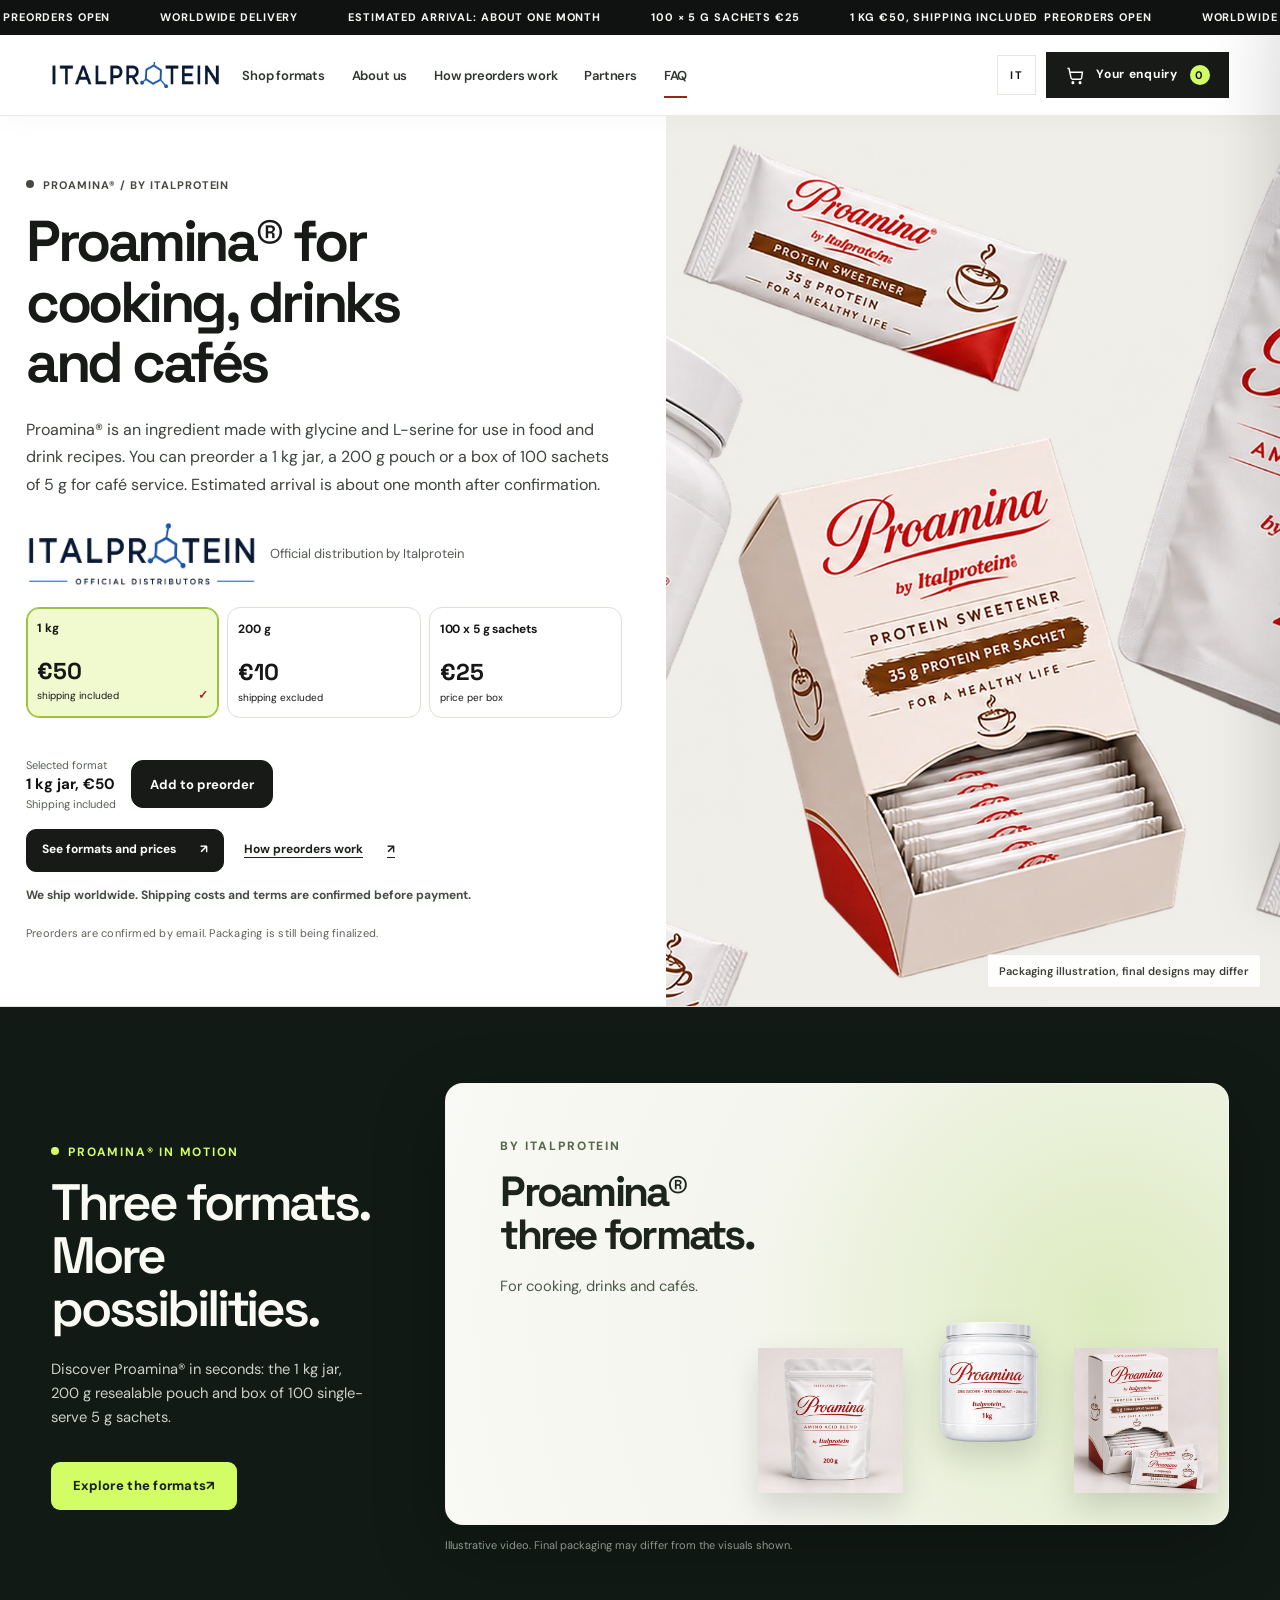
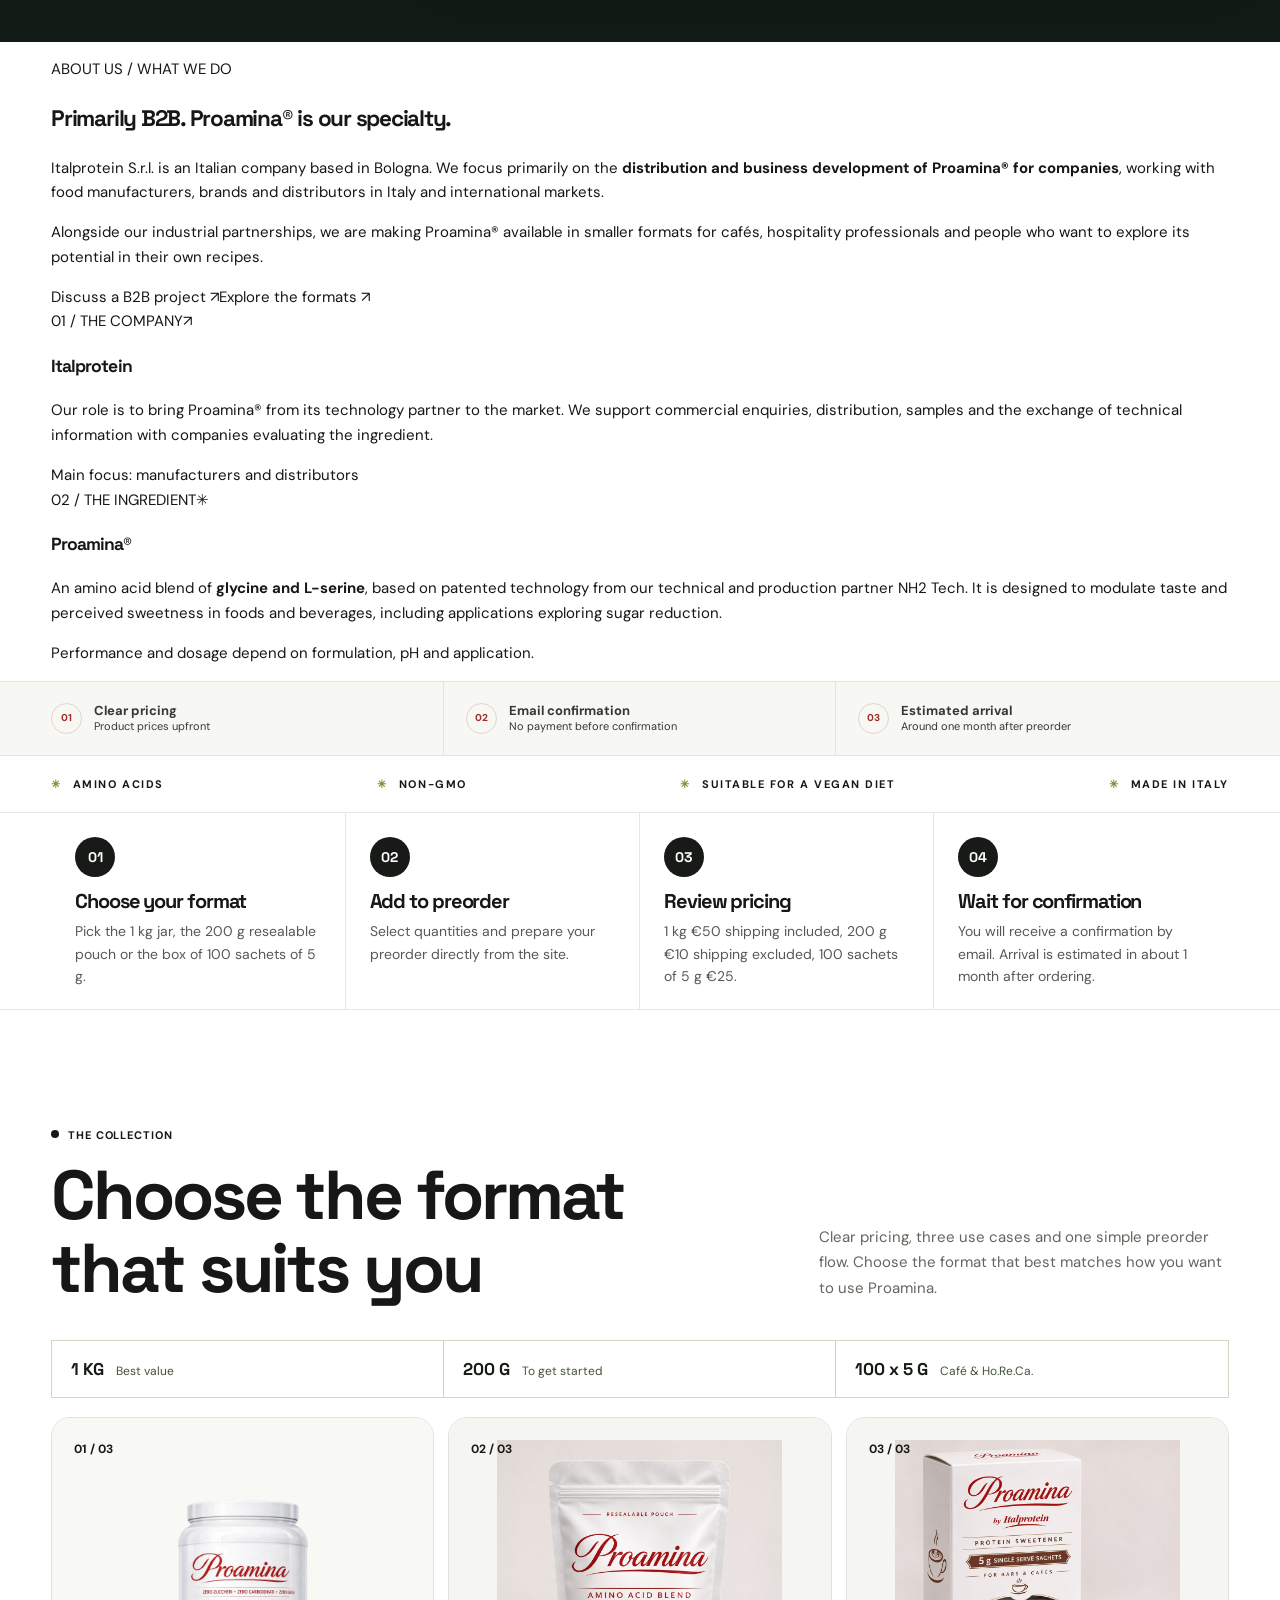
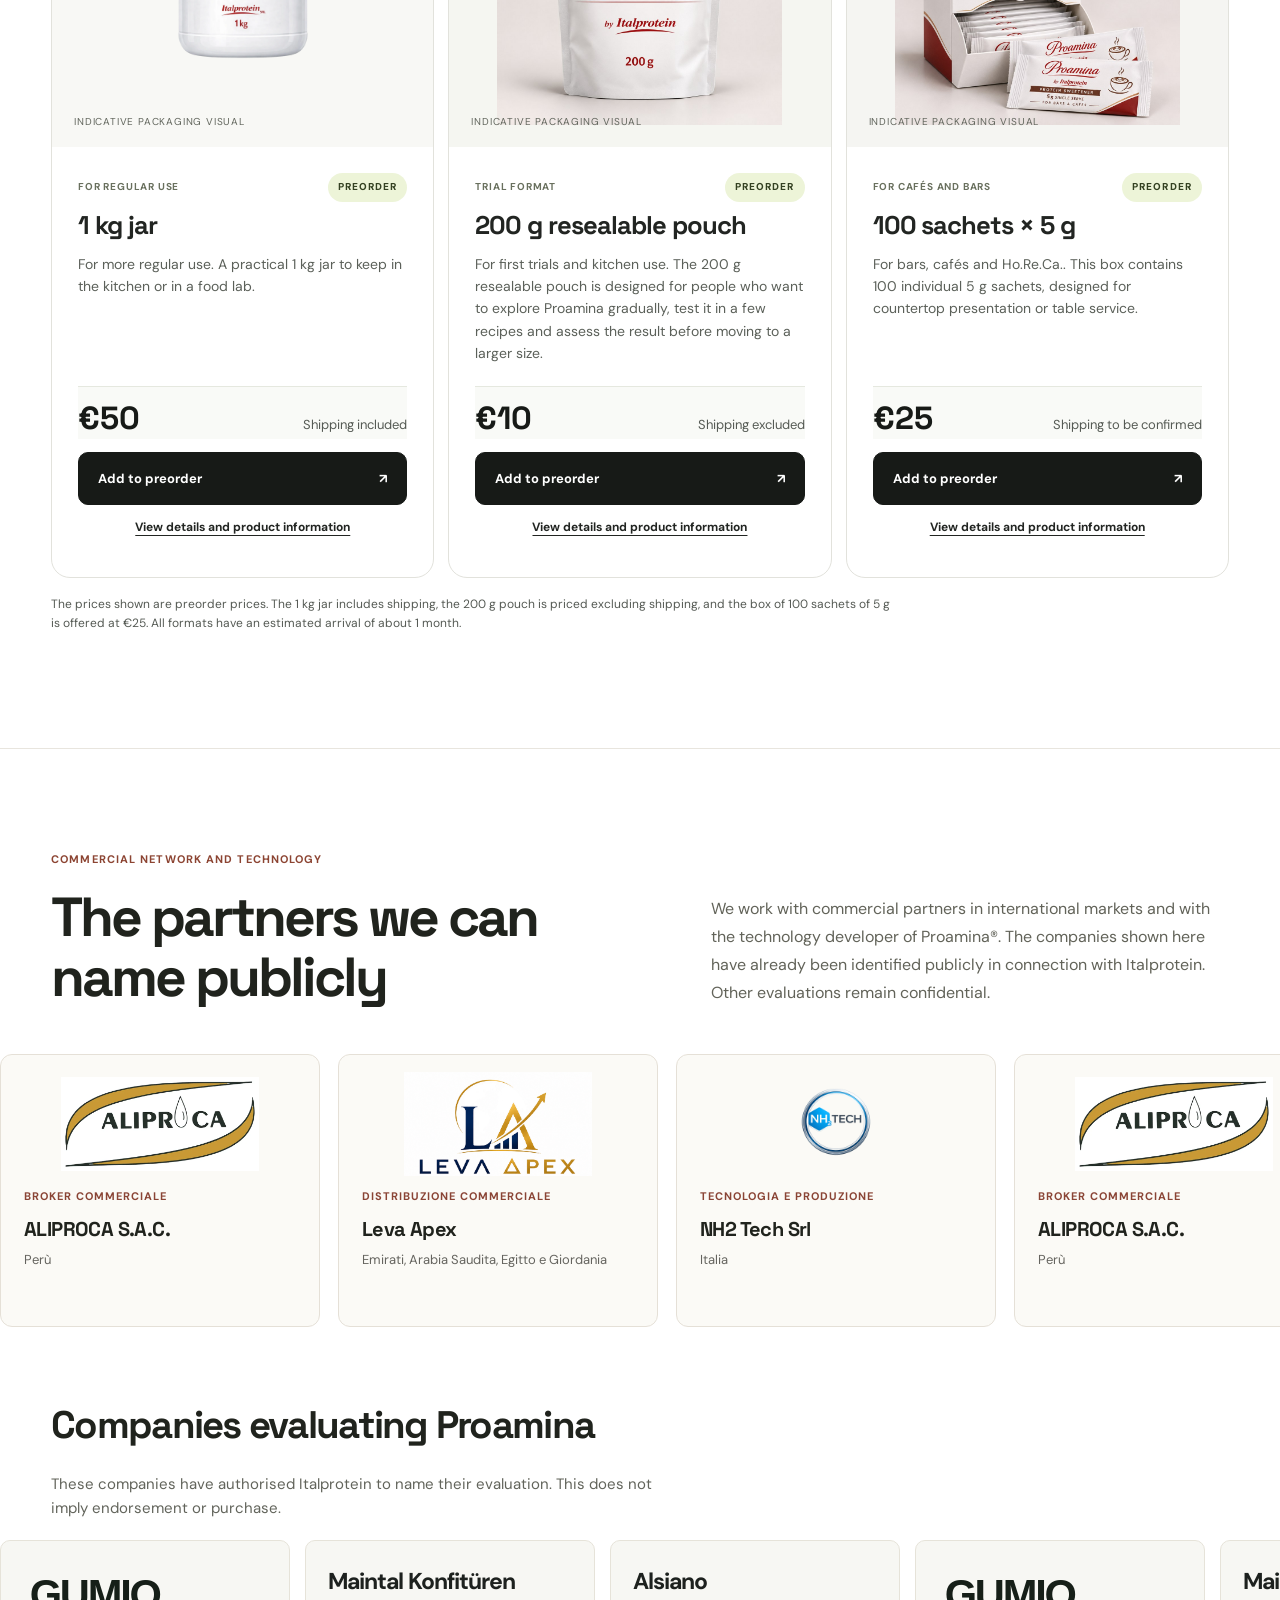
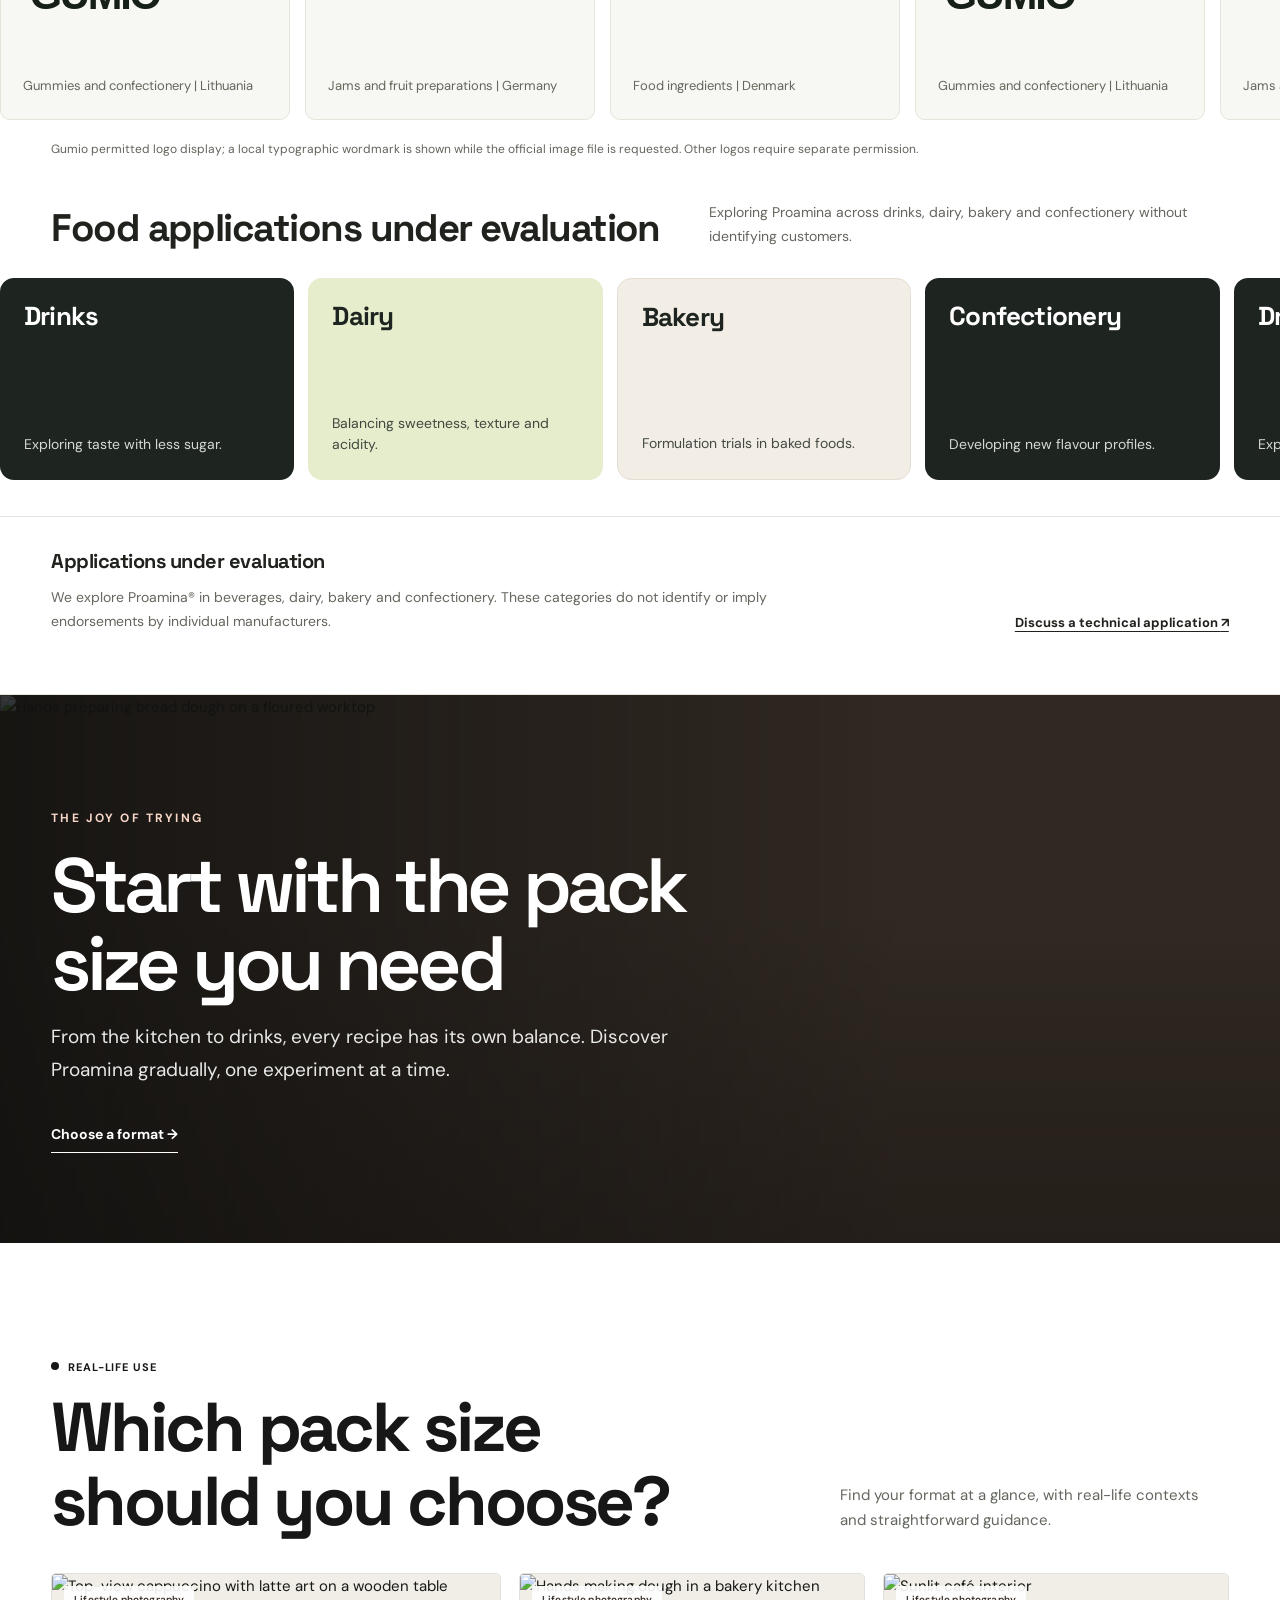
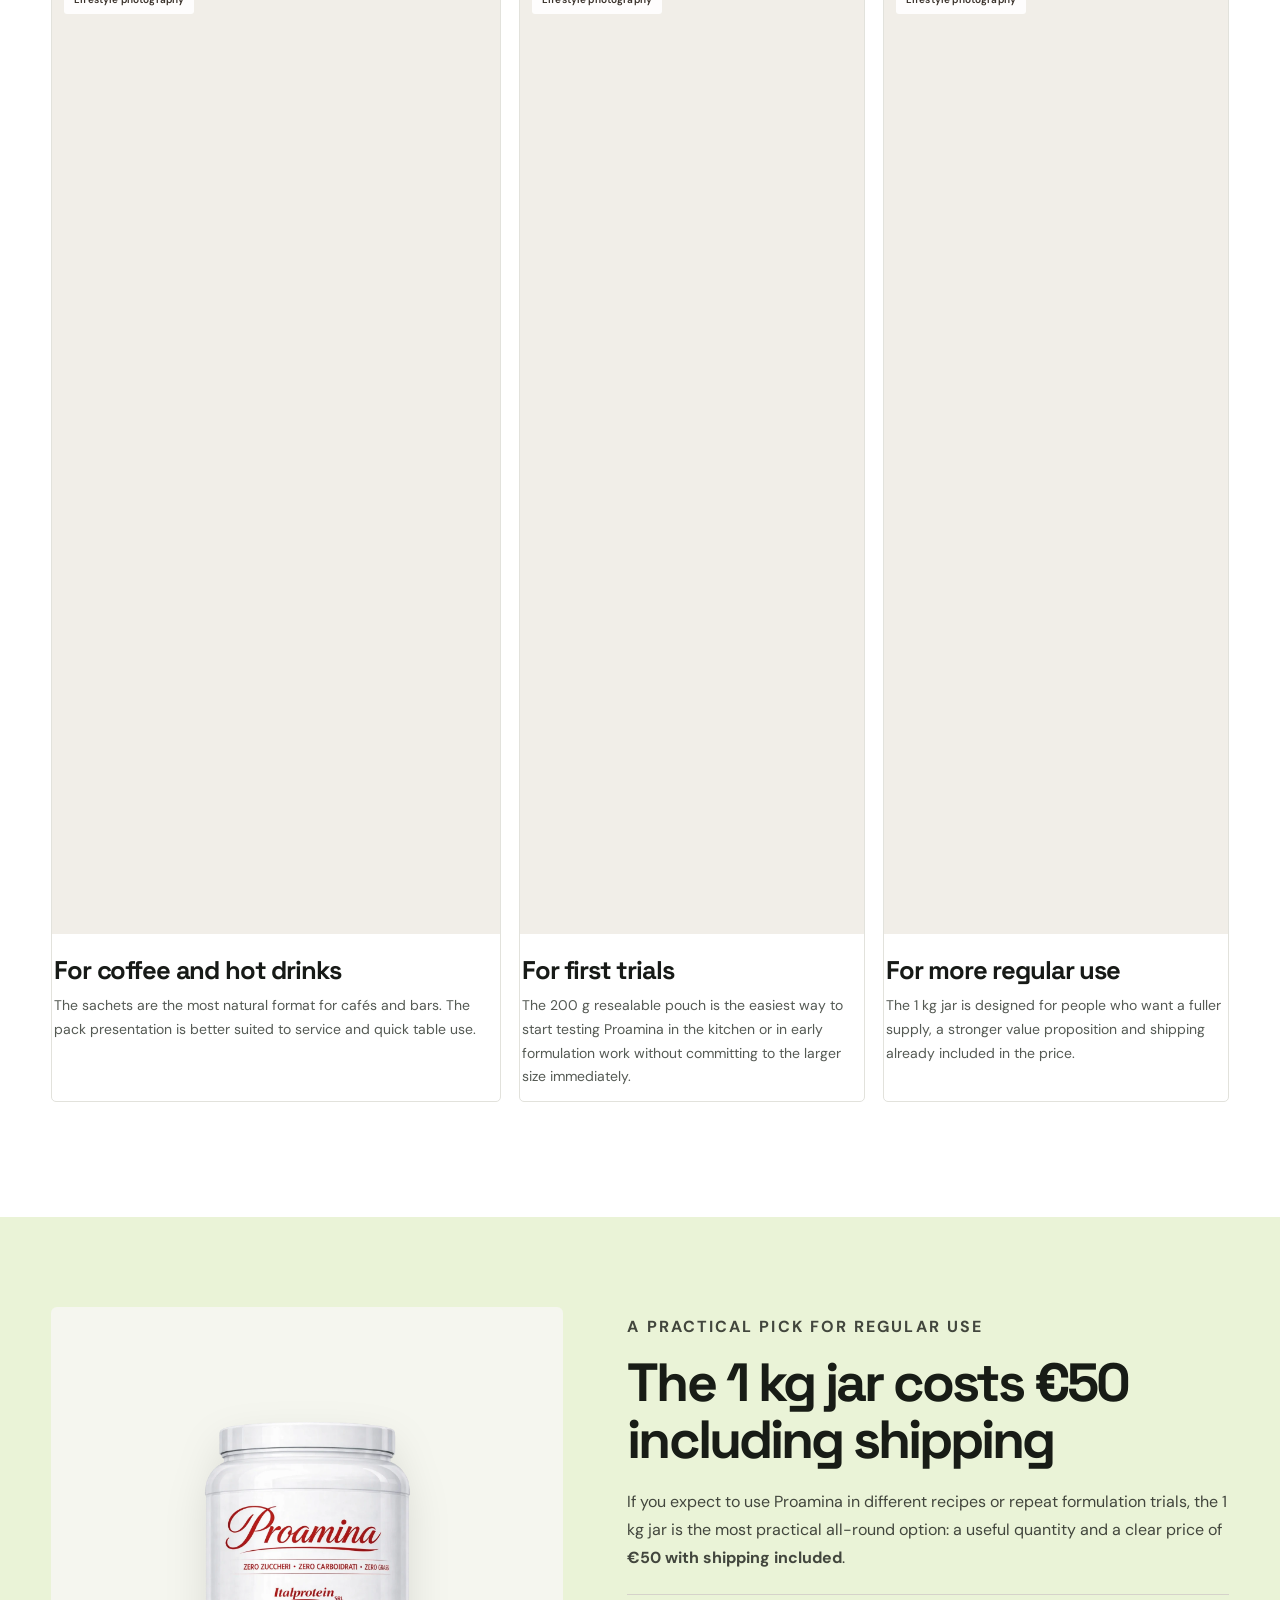
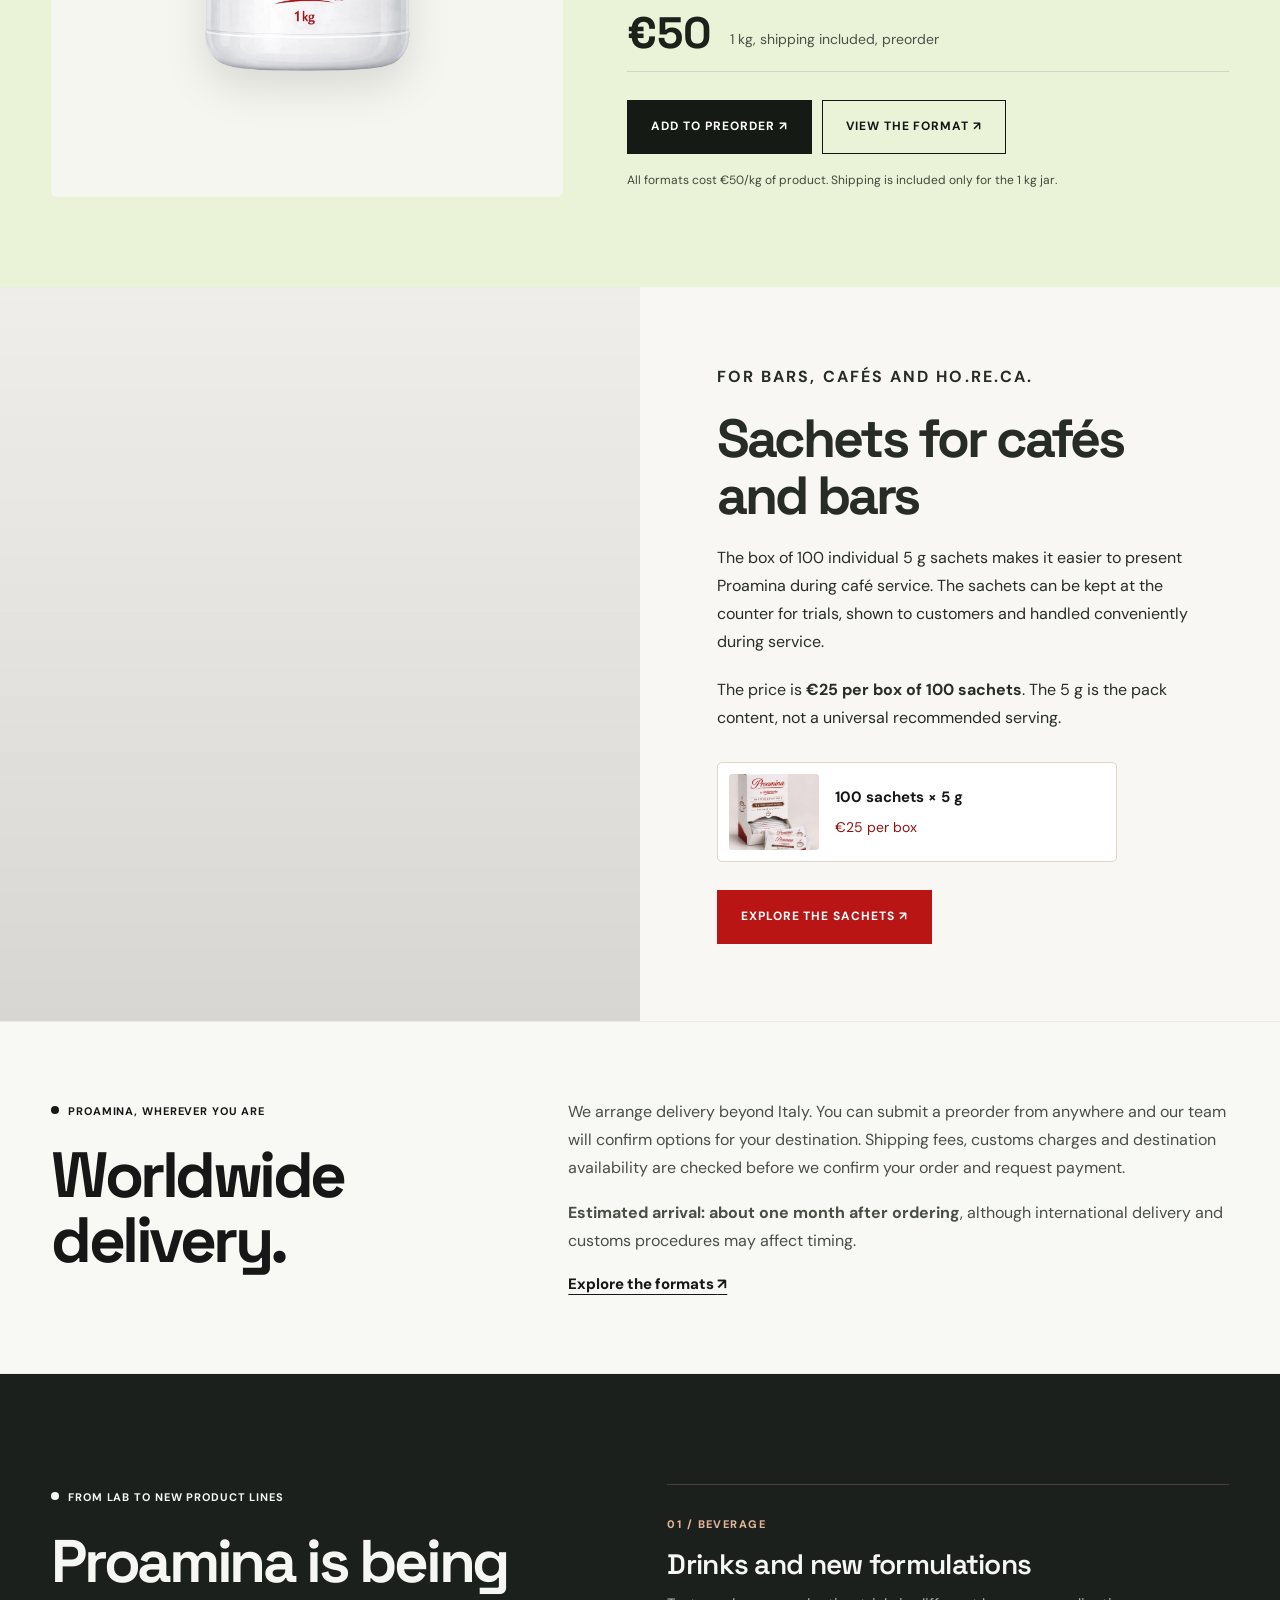
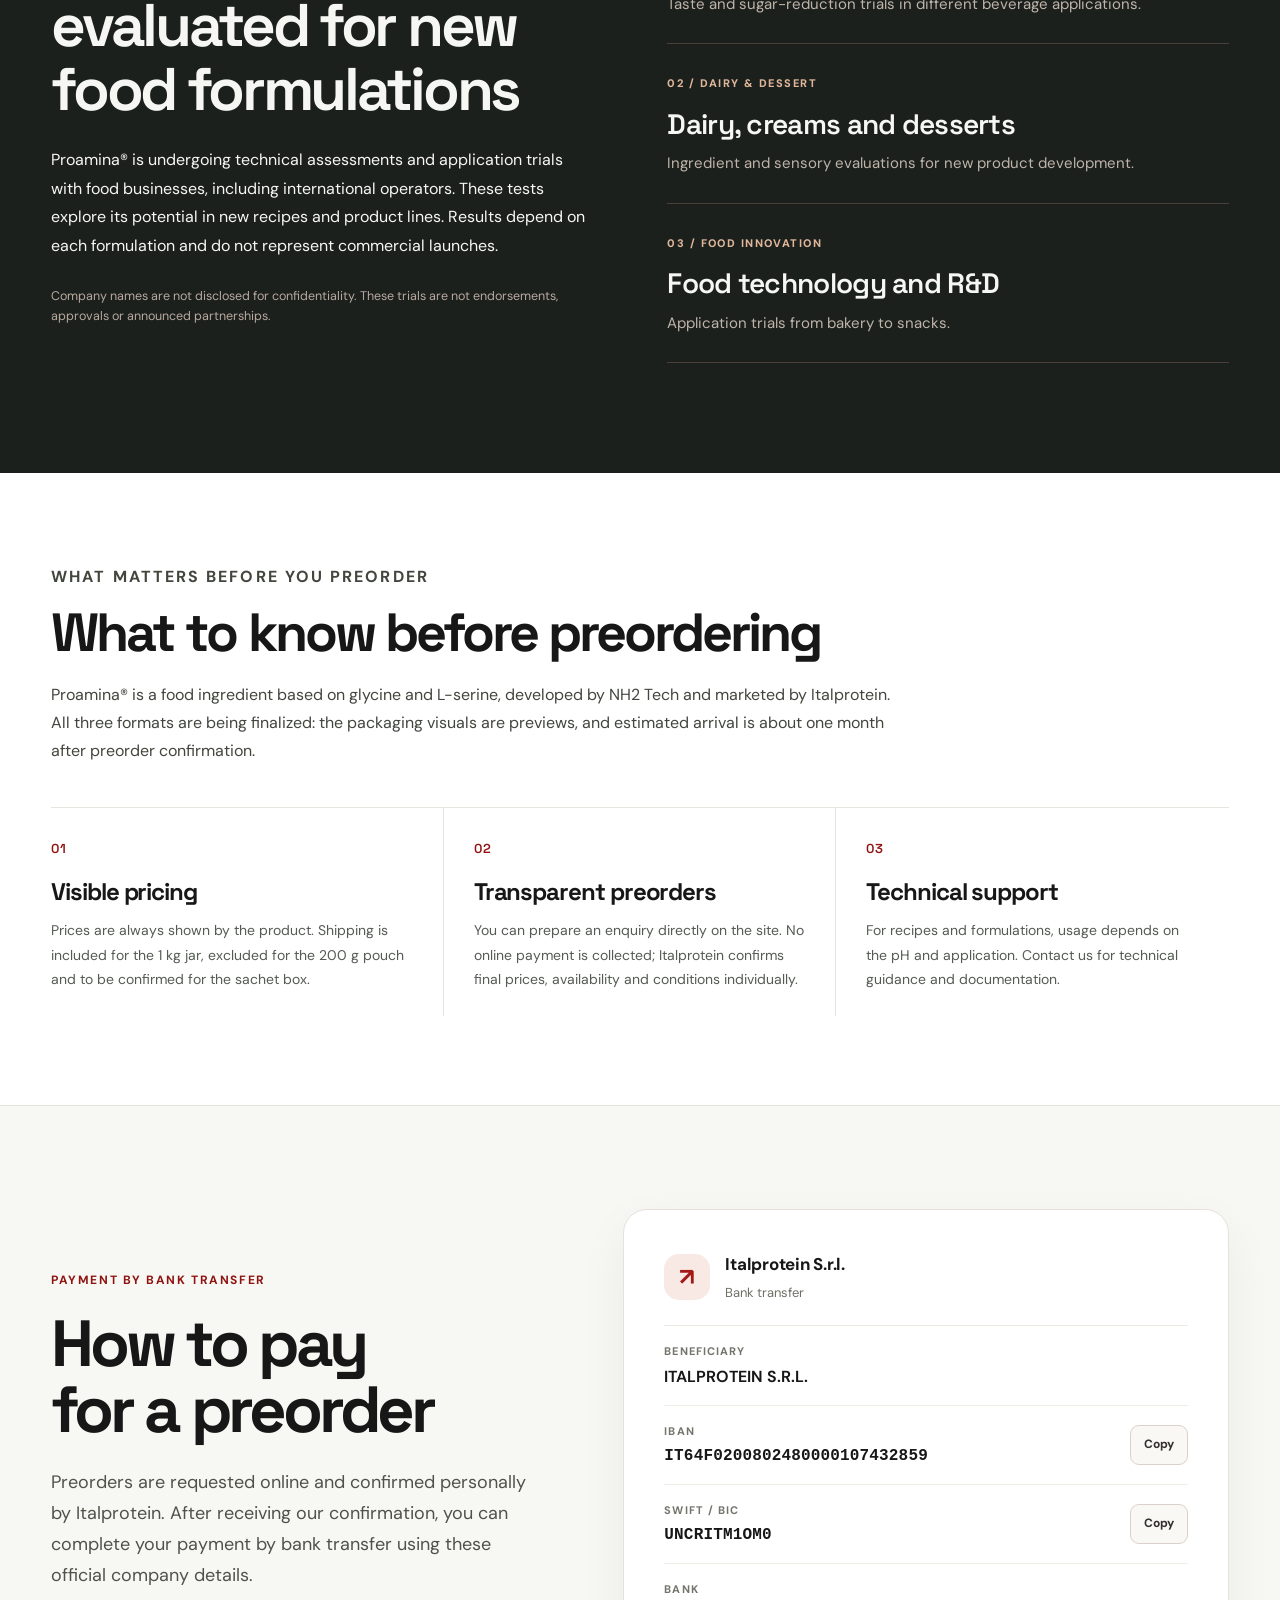
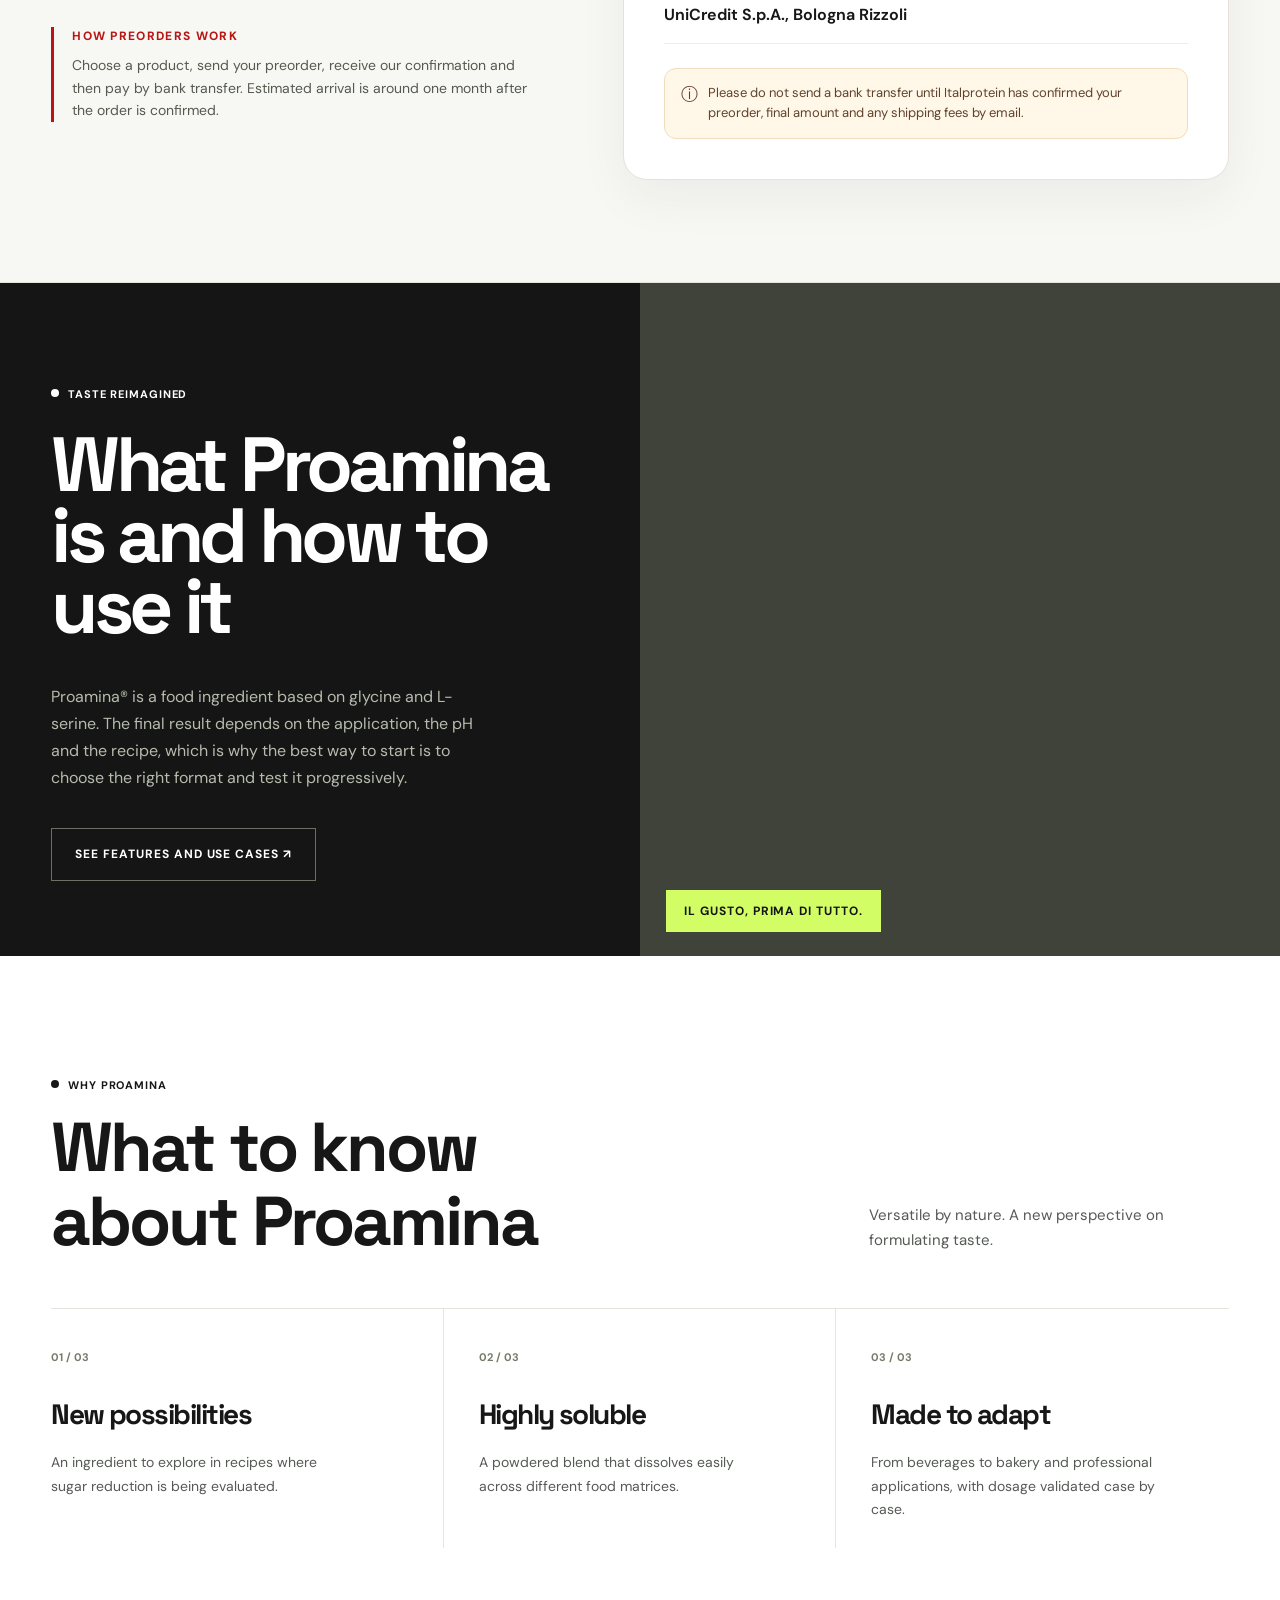
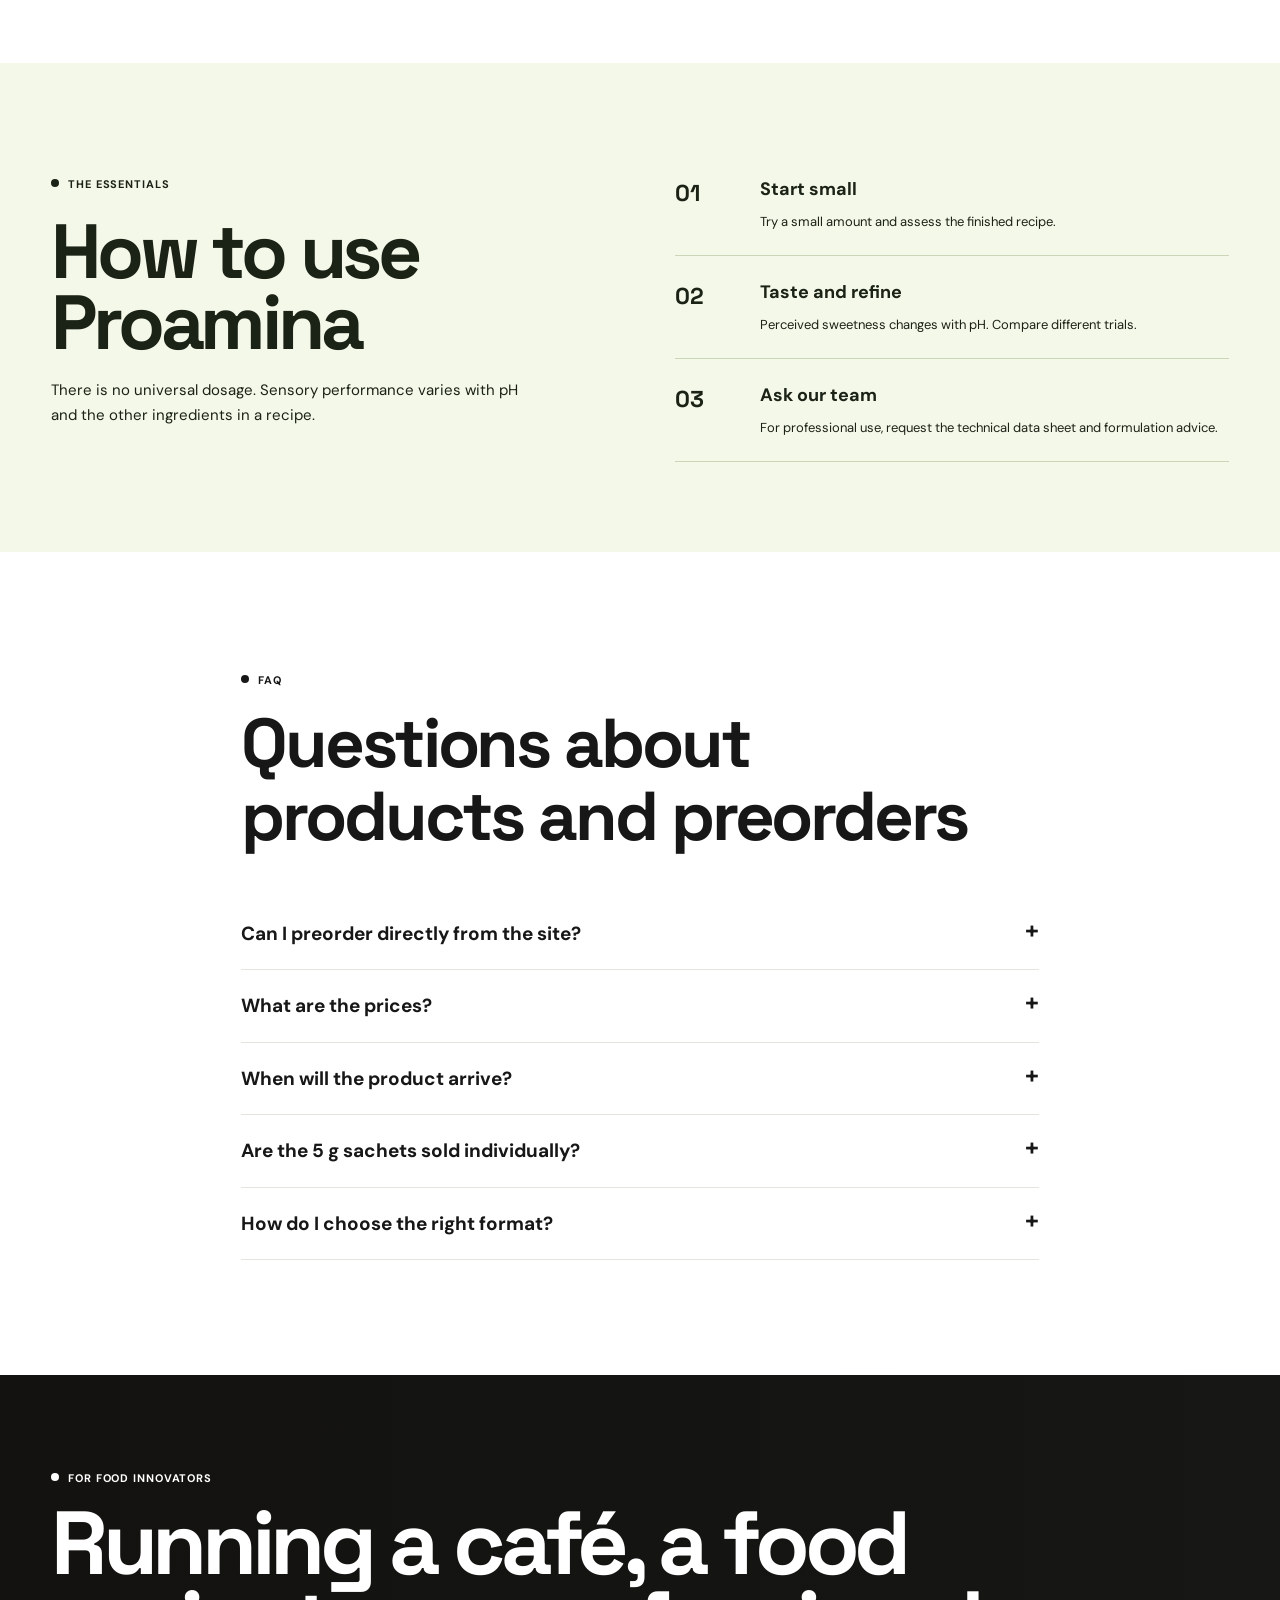
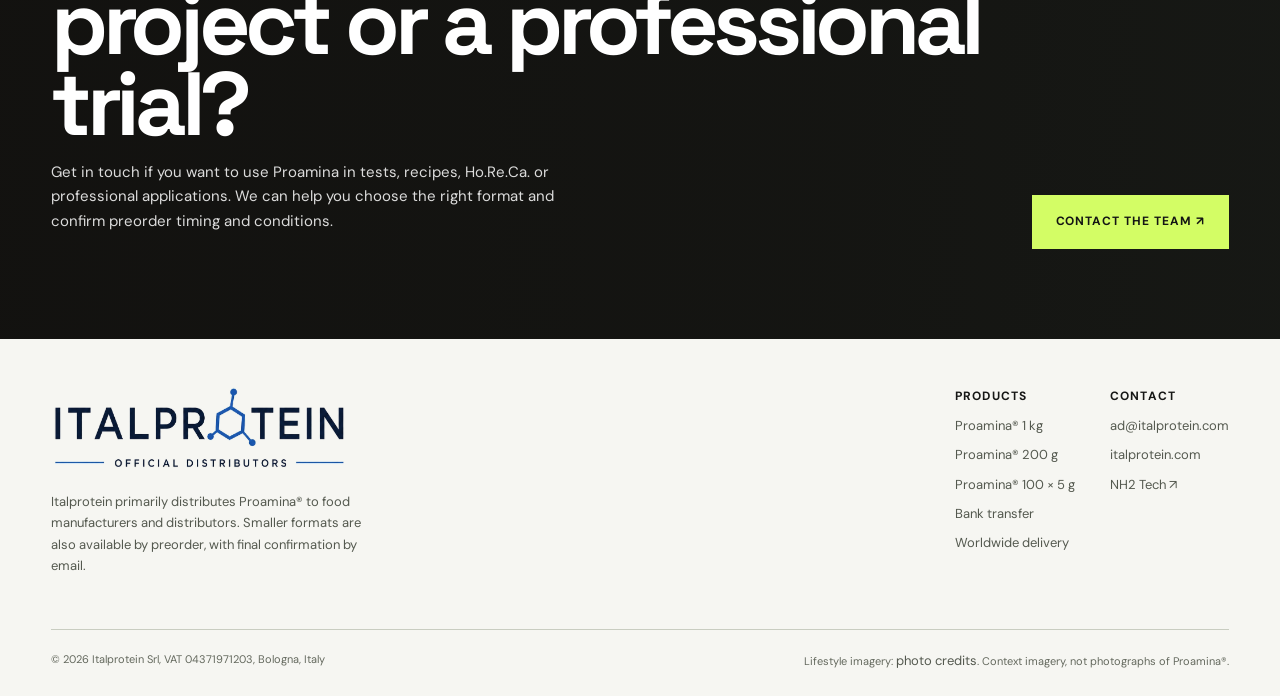
==== en-index.html @ 417918a5 "content: explain Italprotein's B2B focus and Proamina on en-index.html" ====
<!DOCTYPE html>

<html lang="en">
<head>
<meta charset="utf-8"/><meta content="width=device-width,initial-scale=1" name="viewport"/>
<meta content="Preorder Proamina® online: 1 kg jar at €50 shipping included, 200 g resealable pouch at €10, box of 100 sachets of 5 g at €25. Estimated arrival in about 1 month." name="description"/>
<meta content="#101110" name="theme-color"/>
<meta content="index,follow,max-image-preview:large" name="robots"/>
<meta content="website" property="og:type"/><meta content="Italprotein" property="og:site_name"/><meta content="en_GB" property="og:locale"/><meta content="Preorder Proamina® | Formats and prices | Italprotein" property="og:title"/><meta content="Preorder Proamina® online: 1 kg jar at €50 shipping included, 200 g resealable pouch at €10, box of 100 sachets of 5 g at €25. Estimated arrival in about 1 month." property="og:description"/>
<meta content="https://www.italprotein.com/assets/img/proamina-1kg.png" property="og:image"/><meta content="Proamina® 1 kg jar" property="og:image:alt"/><meta content="summary_large_image" name="twitter:card"/>
<link href="https://www.italprotein.com/en-index.html" rel="canonical"/>
<link href="https://www.italprotein.com/" hreflang="it" rel="alternate"/><link href="https://www.italprotein.com/en-index.html" hreflang="en" rel="alternate"/>
<link href="assets/favicon.svg" rel="icon" type="image/svg+xml"/><link href="favicon.ico" rel="alternate icon"/><link href="https://fonts.googleapis.com" rel="preconnect"/><link crossorigin="anonymous" href="https://fonts.gstatic.com" rel="preconnect"/><link href="assets/site.css" rel="stylesheet"/>
<link href="assets/editorial-white-20261102.css" rel="stylesheet"/>
 
<link href="assets/premium-motion.css" rel="stylesheet"/>
<title>Preorder Proamina® | Formats and prices | Italprotein</title>
<script defer="" src="assets/site.js"></script>
<script defer src="assets/premium-motion.js"></script>

<script type="application/ld+json">{"@context":"https://schema.org","@graph":[{"@type":"Organization","@id":"https://www.italprotein.com/#organization","name":"Italprotein Srl","url":"https://www.italprotein.com/","email":"ad@italprotein.com","vatID":"IT04371971203","address":{"@type":"PostalAddress","addressLocality":"Bologna","addressCountry":"IT"}},{"@type":"ItemList","name":"Proamina® product formats","itemListElement":[{"@type":"ListItem","position":1,"item":{"@type":"Product","name":"Proamina® 1 kg jar","brand":{"@type":"Brand","name":"Proamina®"},"description":"Food-grade amino acid blend, 1 kg jar","image":"https://www.italprotein.com/assets/img/proamina-1kg.png"}},{"@type":"ListItem","position":2,"item":{"@type":"Product","name":"Proamina® 200 g resealable pouch","brand":{"@type":"Brand","name":"Proamina®"},"description":"Food-grade amino acid blend, resealable 200 g pouch","image":"https://www.italprotein.com/assets/img/proamina-pouch-200g.jpg"}},{"@type":"ListItem","position":3,"item":{"@type":"Product","name":"Proamina® 5 g sachet","brand":{"@type":"Brand","name":"Proamina®"},"description":"Food-grade amino acid blend, 5 g single sachet","image":"https://www.italprotein.com/assets/img/proamina-sachets-5g.jpg"}}]}]}</script>
<link href="https://images.unsplash.com" rel="preconnect"/><link rel="stylesheet" href="assets/research-carousel.css"/></head>
<body class="home-page" data-lang="en" data-ui-version="2026-11-huel-hero-marquee-worldwide">
<a class="skip" href="#main">Skip to content</a>
<div aria-label="Shop updates" class="announcement announcement-marquee" role="region"><div class="marquee-window"><div class="marquee-track"><div class="marquee-group"><span class="marquee-item">PREORDERS OPEN</span><span aria-hidden="true" class="marquee-separator">✳</span><span class="marquee-item">WORLDWIDE DELIVERY</span><span aria-hidden="true" class="marquee-separator">✳</span><span class="marquee-item">ESTIMATED ARRIVAL: ABOUT ONE MONTH</span><span aria-hidden="true" class="marquee-separator">✳</span><span class="marquee-item">100 × 5 G SACHETS €25</span><span aria-hidden="true" class="marquee-separator">✳</span><span class="marquee-item">1 KG €50, SHIPPING INCLUDED</span><span aria-hidden="true" class="marquee-separator">✳</span></div><div aria-hidden="true" class="marquee-group"><span class="marquee-item">PREORDERS OPEN</span><span aria-hidden="true" class="marquee-separator">✳</span><span class="marquee-item">WORLDWIDE DELIVERY</span><span aria-hidden="true" class="marquee-separator">✳</span><span class="marquee-item">ESTIMATED ARRIVAL: ABOUT ONE MONTH</span><span aria-hidden="true" class="marquee-separator">✳</span><span class="marquee-item">100 × 5 G SACHETS €25</span><span aria-hidden="true" class="marquee-separator">✳</span><span class="marquee-item">1 KG €50, SHIPPING INCLUDED</span><span aria-hidden="true" class="marquee-separator">✳</span></div></div></div></div>
<header class="site-header"><div class="wrap header-inner">
<a aria-label="Italprotein homepage" class="brand brand-logo-link" href="en-index.html"><img class="italprotein-logo-head" src="assets/img/italprotein-logo-wordmark.webp" alt="Italprotein" width="1028" height="155" decoding="async"/></a>
<nav aria-label="Main menu"><ul class="nav-list" id="navList"><li><a href="#prodotti">Shop formats</a></li><li><a href="#chi-siamo">About us</a></li><li><a href="#preorder">How preorders work</a></li><li><a href="#collaborazioni">Partners</a></li><li><a href="#faq">FAQ</a></li></ul></nav>
<div class="header-actions"><a aria-label="Versione italiana" class="lang-link" href="index.html" lang="it">IT</a><button aria-controls="cartDrawer" aria-haspopup="dialog" class="cart-trigger" id="cartTrigger" type="button"><svg aria-hidden="true" fill="none" height="19" stroke="currentColor" stroke-width="1.8" viewbox="0 0 24 24" width="19"><path d="M3 3h2l2.6 12.1a2 2 0 0 0 2 1.6H19a2 2 0 0 0 2-1.6L22 8H6"></path><circle cx="10" cy="21" r="1"></circle><circle cx="19" cy="21" r="1"></circle></svg>Your enquiry <span class="cart-count" id="cartCount">0</span></button><button aria-controls="navList" aria-expanded="false" aria-label="Open menu" class="menu-toggle" id="menuToggle" type="button">☰</button></div></div></header>
<main id="main">
<section class="hero"><div class="wrap hero-grid"><div class="hero-copy"><p class="eyebrow">PROAMINA® / BY ITALPROTEIN</p><h1>Proamina® for cooking, drinks and cafés</h1><p class="hero-desc">Proamina® is an ingredient made with glycine and L-serine for use in food and drink recipes. You can preorder a 1 kg jar, a 200 g pouch or a box of 100 sachets of 5 g for café service. Estimated arrival is about one month after confirmation.</p><div class="hero-brand-identity"><img src="assets/img/italprotein-logo-full.webp" alt="Italprotein, official distributors" width="1035" height="292" decoding="async"/><span>Official distribution by Italprotein</span></div><div class="hero-price-grid">
<button aria-pressed="true" class="hero-price-card format-option" data-select-product="0" type="button"><strong>1 kg</strong><span>€50</span><small>shipping included</small></button>
<button aria-pressed="false" class="hero-price-card format-option" data-select-product="1" type="button"><strong>200 g</strong><span>€10</span><small>shipping excluded</small></button>
<button aria-pressed="false" class="hero-price-card format-option" data-select-product="2" type="button"><strong>100 x 5 g sachets</strong><span>€25</span><small>price per box</small></button>
</div><div class="hero-choice-cta"><div class="hero-choice-current"><span>Selected format</span><strong id="selectedFormatLabel">1 kg jar, €50</strong><small id="selectedFormatShipping">Shipping included</small></div><button class="btn-primary quick-add-btn" id="quickAddButton" type="button">Add to preorder</button></div><div class="cta-row"><a class="btn-primary" href="#prodotti">See formats and prices <span>↗</span></a><a class="btn-outline" href="#preorder">How preorders work <span>↗</span></a></div><span class="hero-trust" role="note">We ship worldwide. Shipping costs and terms are confirmed before payment.</span><span class="hero-note">Preorders are confirmed by email. Packaging is still being finalized.</span></div><div class="hero-visual hero-product-scene hero-hq" data-selected-format="0"><img class="hero-hq-image" src="assets/img/proamina-hero-hq-20261102.webp" alt="Proamina product range, packaging illustration" width="2872" height="1232" loading="eager" decoding="async" fetchpriority="high"/><span class="hero-scene-stamp">Packaging illustration, final designs may differ</span></div></div></section>
<section class="promo-film-section" id="proamina-video" aria-labelledby="promo-film-title"><div class="wrap promo-film-grid">
  <div class="promo-film-copy"><span class="eyebrow">PROAMINA® IN MOTION</span><h2 id="promo-film-title">Three formats. More possibilities.</h2><p>Discover Proamina® in seconds: the 1 kg jar, 200 g resealable pouch and box of 100 single-serve 5 g sachets.</p><a href="#prodotti">Explore the formats <span aria-hidden="true">↗</span></a></div>
  <div><div class="promo-film-stage"><div class="promo-live" aria-hidden="true"><div class="promo-live-text"><span class="promo-live-kicker">BY ITALPROTEIN</span><strong class="promo-live-title">Proamina®<br/>three formats.</strong><small>For cooking, drinks and cafés.</small></div><div class="promo-live-products"><img class="promo-live-item" src="assets/img/proamina-pouch-200g.jpg" alt="" loading="lazy"/><img class="promo-live-item" src="assets/img/proamina-1kg.png" alt="" loading="lazy"/><img class="promo-live-item" src="assets/img/proamina-sachets-5g.jpg" alt="" loading="lazy"/></div></div><video class="promo-film-video" data-promo-video muted loop playsinline preload="none" poster="assets/img/proamina-hero-hq-20261102.webp" aria-label="Proamina promotional video featuring the three product formats"><source src="assets/video/proamina-promo-en.mp4" type="video/mp4"/></video></div><p class="promo-film-caption">Illustrative video. Final packaging may differ from the visuals shown.</p></div>
</div></section>

<section class="about-italprotein" id="chi-siamo" aria-labelledby="about-italprotein-title">
  <div class="wrap about-italprotein-grid">
    <div class="about-italprotein-lead">
      <p class="about-kicker">ABOUT US / WHAT WE DO</p>
      <h2 id="about-italprotein-title">Primarily <span>B2B.</span> Proamina® is our specialty.</h2>
      <p class="about-lead-text">Italprotein S.r.l. is an Italian company based in Bologna. We focus primarily on the <strong>distribution and business development of Proamina® for companies</strong>, working with food manufacturers, brands and distributors in Italy and international markets.</p>
      <p class="about-lead-text">Alongside our industrial partnerships, we are making Proamina® available in smaller formats for cafés, hospitality professionals and people who want to explore its potential in their own recipes.</p>
      <div class="about-actions"><a class="about-action-primary" href="mailto:ad@italprotein.com?subject=Proamina%20-%20B2B%20enquiry">Discuss a B2B project <span aria-hidden="true">↗</span></a><a class="about-action-link" href="#prodotti">Explore the formats <span aria-hidden="true">↗</span></a></div>
    </div>
    <div class="about-italprotein-cards">
      <article class="about-info-card"><div class="about-card-meta"><span>01 / THE COMPANY</span><span aria-hidden="true">↗</span></div><h3>Italprotein</h3><p>Our role is to bring Proamina® from its technology partner to the market. We support commercial enquiries, distribution, samples and the exchange of technical information with companies evaluating the ingredient.</p><div class="about-card-tag">Main focus: manufacturers and distributors</div></article>
      <article class="about-info-card about-product-card"><div class="about-card-meta"><span>02 / THE INGREDIENT</span><span aria-hidden="true">✳</span></div><h3>Proamina®</h3><p>An amino acid blend of <strong>glycine and L-serine</strong>, based on patented technology from our technical and production partner NH2 Tech. It is designed to modulate taste and perceived sweetness in foods and beverages, including applications exploring sugar reduction.</p><p class="about-card-small">Performance and dosage depend on formulation, pH and application.</p></article>
    </div>
  </div>
</section>
<div class="purchase-assurance"><div class="wrap assurance-row"><div class="assurance-item"><span>01</span><div><strong>Clear pricing</strong><small>Product prices upfront</small></div></div><div class="assurance-item"><span>02</span><div><strong>Email confirmation</strong><small>No payment before confirmation</small></div></div><div class="assurance-item"><span>03</span><div><strong>Estimated arrival</strong><small>Around one month after preorder</small></div></div></div></div>
<div class="ticker"><div class="wrap ticker-in"><span>Amino acids</span><span>Non-GMO</span><span>Suitable for a vegan diet</span><span>Made in Italy</span></div></div><section class="preorder-strip" id="preorder"><div class="wrap preorder-grid"><article><strong>01</strong><h3>Choose your format</h3><p>Pick the 1 kg jar, the 200 g resealable pouch or the box of 100 sachets of 5 g.</p></article><article><strong>02</strong><h3>Add to preorder</h3><p>Select quantities and prepare your preorder directly from the site.</p></article><article><strong>03</strong><h3>Review pricing</h3><p>1 kg €50 shipping included, 200 g €10 shipping excluded, 100 sachets of 5 g €25.</p></article><article><strong>04</strong><h3>Wait for confirmation</h3><p>You will receive a confirmation by email. Arrival is estimated in about 1 month after ordering.</p></article></div></section>
<section class="section" id="prodotti"><div class="wrap"><div class="section-head"><div><div class="eyebrow">THE COLLECTION</div><h2>Choose the format that suits you</h2></div><p class="section-sub">Clear pricing, three use cases and one simple preorder flow. Choose the format that best matches how you want to use Proamina.</p></div><div aria-label="Format guide" class="format-guide"><span><strong>1 KG</strong> Best value</span><span><strong>200 G</strong> To get started</span><span><strong>100 x 5 G</strong> Café &amp; Ho.Re.Ca.</span></div><div class="product-grid"><article class="product" data-product="0"><div class="product-art"><span class="number">01 / 03</span><a aria-label="View details for 1 kg jar" class="product-image-link" href="proamina-1kg-en.html"><img alt="1 kg jar" height="530" loading="lazy" src="assets/img/proamina-1kg.png" width="530"/></a><span class="art-caption">Indicative packaging visual</span></div><div class="product-info"><div class="meta-row"><span class="product-meta">For regular use</span><span class="preorder-pill">PREORDER</span></div><h3>1 kg jar</h3><p>For more regular use. A practical 1 kg jar to keep in the kitchen or in a food lab.</p><div class="price-panel"><div class="price-main">€50</div><div class="price-sub">Shipping included</div></div><button class="add-btn" data-add="0" type="button">Add to preorder<span aria-hidden="true">↗</span></button><a class="product-detail-link" href="proamina-1kg-en.html">View details and product information</a></div></article>
<article class="product" data-product="1"><div class="product-art"><span class="number">02 / 03</span><a aria-label="View details for 200 g resealable pouch" class="product-image-link" href="proamina-200g-en.html"><img alt="200 g pouch" height="530" loading="lazy" src="assets/img/proamina-pouch-200g.jpg" width="530"/></a><span class="art-caption">Indicative packaging visual</span></div><div class="product-info"><div class="meta-row"><span class="product-meta">Trial format</span><span class="preorder-pill">PREORDER</span></div><h3>200 g resealable pouch</h3><p>For first trials and kitchen use. The 200 g resealable pouch is designed for people who want to explore Proamina gradually, test it in a few recipes and assess the result before moving to a larger size.</p><div class="price-panel"><div class="price-main">€10</div><div class="price-sub">Shipping excluded</div></div><button class="add-btn" data-add="1" type="button">Add to preorder<span aria-hidden="true">↗</span></button><a class="product-detail-link" href="proamina-200g-en.html">View details and product information</a></div></article>
<article class="product" data-product="2"><div class="product-art"><span class="number">03 / 03</span><a aria-label="View details for 100 sachets × 5 g" class="product-image-link" href="proamina-100-sachets-en.html"><img alt="5 g sachet" height="530" loading="lazy" src="assets/img/proamina-sachets-5g.jpg" width="530"/></a><span class="art-caption">Indicative packaging visual</span></div><div class="product-info"><div class="meta-row"><span class="product-meta">For cafés and bars</span><span class="preorder-pill">PREORDER</span></div><h3>100 sachets × 5 g</h3><p>For bars, cafés and Ho.Re.Ca.. This box contains 100 individual 5 g sachets, designed for countertop presentation or table service.</p><div class="price-panel"><div class="price-main">€25</div><div class="price-sub">Shipping to be confirmed</div></div><button class="add-btn" data-add="2" type="button">Add to preorder<span aria-hidden="true">↗</span></button><a class="product-detail-link" href="proamina-100-sachets-en.html">View details and product information</a></div></article></div><p class="fineprint">The prices shown are preorder prices. The 1 kg jar includes shipping, the 200 g pouch is priced excluding shipping, and the box of 100 sachets of 5 g is offered at €25. All formats have an estimated arrival of about 1 month.</p></div></section><section class="network-section" id="collaborazioni" aria-labelledby="networkTitle">
<div class="wrap network-intro">
<div><p class="network-eyebrow">COMMERCIAL NETWORK AND TECHNOLOGY</p><h2 id="networkTitle">The partners we can name publicly</h2></div>
<p>We work with commercial partners in international markets and with the technology developer of Proamina®. The companies shown here have already been identified publicly in connection with Italprotein. Other evaluations remain confidential.</p>
</div>
<div class="network-rail" aria-label="Publicly disclosed commercial and technical partners" tabindex="0"><div class="network-track"><div class="network-group"><article class="network-card"><div class="network-visual"><img src="assets/img/aliproca-logo.webp" width="255" height="121" loading="lazy" alt="ALIPROCA, logo ufficiale"/></div><p class="network-category">Broker commerciale</p><h3>ALIPROCA S.A.C.</h3><p class="network-place">Perù</p></article><article class="network-card"><div class="network-visual"><img class="network-brand network-leva-logo" src="assets/img/leva-apex-logo.png" alt="Logo Leva Apex" width="1254" height="693" loading="lazy" decoding="async"/></div><p class="network-category">Distribuzione commerciale</p><h3>Leva Apex</h3><p class="network-place">Emirati, Arabia Saudita, Egitto e Giordania</p></article><article class="network-card"><div class="network-visual"><img class="network-brand network-nh2-logo" src="assets/img/nh2-tech-logo.png" alt="Logo NH2 Tech" width="1024" height="1024" loading="lazy" decoding="async"/></div><p class="network-category">Tecnologia e produzione</p><h3>NH2 Tech Srl</h3><p class="network-place">Italia</p></article></div><div class="network-group" aria-hidden="true" inert><article class="network-card"><div class="network-visual"><img src="assets/img/aliproca-logo.webp" width="255" height="121" loading="lazy" alt=""/></div><p class="network-category">Broker commerciale</p><h3>ALIPROCA S.A.C.</h3><p class="network-place">Perù</p></article><article class="network-card"><div class="network-visual"><img class="network-brand network-leva-logo" src="assets/img/leva-apex-logo.png" alt="Logo Leva Apex" width="1254" height="693" loading="lazy" decoding="async"/></div><p class="network-category">Distribuzione commerciale</p><h3>Leva Apex</h3><p class="network-place">Emirati, Arabia Saudita, Egitto e Giordania</p></article><article class="network-card"><div class="network-visual"><img class="network-brand network-nh2-logo" src="assets/img/nh2-tech-logo.png" alt="Logo NH2 Tech" width="1024" height="1024" loading="lazy" decoding="async"/></div><p class="network-category">Tecnologia e produzione</p><h3>NH2 Tech Srl</h3><p class="network-place">Italia</p></article></div></div></div>
<div class="wrap research-head"><h3>Food applications under evaluation</h3><p>Exploring Proamina across drinks, dairy, bakery and confectionery without identifying customers.</p></div><div class="research-rail"><div class="research-track"><div class="research-group"><article class="research-card"><h4>Drinks</h4><p>Exploring taste with less sugar.</p></article><article class="research-card"><h4>Dairy</h4><p>Balancing sweetness, texture and acidity.</p></article><article class="research-card"><h4>Bakery</h4><p>Formulation trials in baked foods.</p></article><article class="research-card"><h4>Confectionery</h4><p>Developing new flavour profiles.</p></article></div><div class="research-group" aria-hidden="true" inert><article class="research-card"><h4>Drinks</h4><p>Exploring taste with less sugar.</p></article><article class="research-card"><h4>Dairy</h4><p>Balancing sweetness, texture and acidity.</p></article><article class="research-card"><h4>Bakery</h4><p>Formulation trials in baked foods.</p></article><article class="research-card"><h4>Confectionery</h4><p>Developing new flavour profiles.</p></article></div></div></div><div class="wrap network-bottom"><div><h3>Applications under evaluation</h3><p>We explore Proamina® in beverages, dairy, bakery and confectionery. These categories do not identify or imply endorsements by individual manufacturers.</p></div>
<a href="en-index.html#aziende">Discuss a technical application <span aria-hidden="true">↗</span></a></div>
</section><section aria-label="Ideas in the kitchen" class="photo-story-banner"><img alt="Hands preparing bread dough on a floured worktop" class="photo-story-image" decoding="async" fetchpriority="low" height="960" loading="lazy" referrerpolicy="no-referrer" src="https://images.unsplash.com/photo-1755211516523-e17d13978a1b?auto=format&amp;fit=crop&amp;w=1400&amp;q=82" width="1400"/><div class="photo-story-shade"></div><div class="wrap photo-story-content"><span class="photo-story-kicker">THE JOY OF TRYING</span><h2>Start with the pack size you need</h2><p>From the kitchen to drinks, every recipe has its own balance. Discover Proamina gradually, one experiment at a time.</p><a class="photo-story-link" href="#prodotti">Choose a format →</a></div></section><section class="section use-cases" id="inspiration"><div class="wrap"><div class="section-head"><div><div class="eyebrow">REAL-LIFE USE</div><h2>Which pack size should you choose?</h2></div><p class="section-sub">Find your format at a glance, with real-life contexts and straightforward guidance.</p></div><div class="use-case-grid"><article class="use-case-card"><img alt="Top-view cappuccino with latte art on a wooden table" class="use-case-photo" decoding="async" fetchpriority="low" height="960" loading="lazy" referrerpolicy="no-referrer" src="https://images.unsplash.com/photo-1524671710025-d79530c2f957?auto=format&amp;fit=crop&amp;w=1400&amp;q=82" width="1400"/><span class="photo-context-tag">Lifestyle photography</span><div><h3>For coffee and hot drinks</h3><p>The sachets are the most natural format for cafés and bars. The pack presentation is better suited to service and quick table use.</p></div></article><article class="use-case-card"><img alt="Hands making dough in a bakery kitchen" class="use-case-photo" decoding="async" fetchpriority="low" height="960" loading="lazy" referrerpolicy="no-referrer" src="https://images.unsplash.com/photo-1755211516523-e17d13978a1b?auto=format&amp;fit=crop&amp;w=1400&amp;q=82" width="1400"/><span class="photo-context-tag">Lifestyle photography</span><div><h3>For first trials</h3><p>The 200 g resealable pouch is the easiest way to start testing Proamina in the kitchen or in early formulation work without committing to the larger size immediately.</p></div></article><article class="use-case-card"><img alt="Sunlit café interior" class="use-case-photo" decoding="async" fetchpriority="low" height="960" loading="lazy" referrerpolicy="no-referrer" src="https://images.unsplash.com/photo-1769114474398-a7aef0625ef0?auto=format&amp;fit=crop&amp;w=1600&amp;q=80" width="1400"/><span class="photo-context-tag">Lifestyle photography</span><div><h3>For more regular use</h3><p>The 1 kg jar is designed for people who want a fuller supply, a stronger value proposition and shipping already included in the price.</p></div></article></div></div></section><section class="best-value-section" id="best-value"><div class="wrap best-value-layout"><div class="best-value-picture"><img alt="Proamina® 1 kg jar" loading="lazy" src="assets/img/proamina-1kg.png"/></div><div class="best-value-copy"><p class="section-kicker">A practical pick for regular use</p><h2>The 1 kg jar costs €50 including shipping</h2><p>If you expect to use Proamina in different recipes or repeat formulation trials, the 1 kg jar is the most practical all-round option: a useful quantity and a clear price of <strong>€50 with shipping included</strong>.</p><div class="best-price"><strong>€50</strong><span>1 kg, shipping included, preorder</span></div><div class="cta-row"><button class="btn-primary" data-add="0" type="button">Add to preorder ↗</button><a class="btn-outline" href="proamina-1kg-en.html">View the format ↗</a></div><p class="fineprint">All formats cost €50/kg of product. Shipping is included only for the 1 kg jar.</p></div></div></section><section class="horeca-section" id="horeca"><div aria-label="Photograph of espresso equipment in a café, not Proamina" class="horeca-image" role="img" style="background-image:linear-gradient(180deg,rgba(20,15,10,.04),rgba(20,15,10,.14)),url('https://images.unsplash.com/photo-1758593386033-cb1f842d550c?auto=format&amp;fit=crop&amp;w=1400&amp;q=82')"></div><div class="horeca-body"><p class="section-kicker">For bars, cafés and Ho.Re.Ca.</p><h2>Sachets for cafés and bars</h2><p>The box of 100 individual 5 g sachets makes it easier to present Proamina during café service. The sachets can be kept at the counter for trials, shown to customers and handled conveniently during service.</p><p>The price is <strong>€25 per box of 100 sachets</strong>. The 5 g is the pack content, not a universal recommended serving.</p><div class="horeca-product"><img alt="Box of 100 Proamina sachets" src="assets/img/proamina-sachets-5g.jpg"/><div><strong>100 sachets × 5 g</strong><span>€25 per box</span></div></div><a class="btn-primary" href="proamina-100-sachets-en.html">Explore the sachets ↗</a></div></section><section class="shipping-worldwide" id="shipping"><div class="wrap shipping-worldwide-grid"><div class="shipping-worldwide-heading"><span class="eyebrow">PROAMINA, WHEREVER YOU ARE</span><h2>Worldwide delivery.</h2></div><div class="shipping-worldwide-copy"><p>We arrange delivery beyond Italy. You can submit a preorder from anywhere and our team will confirm options for your destination. Shipping fees, customs charges and destination availability are checked before we confirm your order and request payment.</p><p><strong>Estimated arrival: about one month after ordering</strong>, although international delivery and customs procedures may affect timing.</p><a href="#prodotti">Explore the formats <span aria-hidden="true">↗</span></a></div></div></section><section class="industry-research" id="development"><div class="wrap industry-research-grid"><div class="industry-research-intro"><span class="eyebrow">FROM LAB TO NEW PRODUCT LINES</span><h2>Proamina is being evaluated for new food formulations</h2><p>Proamina® is undergoing technical assessments and application trials with food businesses, including international operators. These tests explore its potential in new recipes and product lines. Results depend on each formulation and do not represent commercial launches.</p><small>Company names are not disclosed for confidentiality. These trials are not endorsements, approvals or announced partnerships.</small></div><div class="industry-research-tiles"><article><span>01 / BEVERAGE</span><h3>Drinks and new formulations</h3><p>Taste and sugar-reduction trials in different beverage applications.</p></article><article><span>02 / DAIRY &amp; DESSERT</span><h3>Dairy, creams and desserts</h3><p>Ingredient and sensory evaluations for new product development.</p></article><article><span>03 / FOOD INNOVATION</span><h3>Food technology and R&amp;D</h3><p>Application trials from bakery to snacks.</p></article></div></div></section><section class="trust-section" id="fiducia"><div class="wrap"><div class="trust-heading"><p class="section-kicker">What matters before you preorder</p><h2>What to know before preordering</h2><p>Proamina® is a food ingredient based on glycine and L-serine, developed by NH2 Tech and marketed by Italprotein. All three formats are being finalized: the packaging visuals are previews, and estimated arrival is about one month after preorder confirmation.</p></div><div class="trust-grid"><article><span>01</span><h3>Visible pricing</h3><p>Prices are always shown by the product. Shipping is included for the 1 kg jar, excluded for the 200 g pouch and to be confirmed for the sachet box.</p></article><article><span>02</span><h3>Transparent preorders</h3><p>You can prepare an enquiry directly on the site. No online payment is collected; Italprotein confirms final prices, availability and conditions individually.</p></article><article><span>03</span><h3>Technical support</h3><p>For recipes and formulations, usage depends on the pH and application. Contact us for technical guidance and documentation.</p></article></div></div></section><section aria-labelledby="paymentTitle" class="payment-section" id="pagamenti"><div class="wrap payment-layout">
<div class="payment-intro motion-reveal"><span class="section-kicker">PAYMENT BY BANK TRANSFER</span><h2 id="paymentTitle">How to pay for a preorder</h2><p>Preorders are requested online and confirmed personally by Italprotein. After receiving our confirmation, you can complete your payment by bank transfer using these official company details.</p>
<div class="payment-process"><span>HOW PREORDERS WORK</span><p>Choose a product, send your preorder, receive our confirmation and then pay by bank transfer. Estimated arrival is around one month after the order is confirmed.</p></div>
</div>
<div class="bank-card motion-reveal"><div class="bank-card-top"><span aria-hidden="true" class="bank-icon">↗</span><div><strong>Italprotein S.r.l.</strong><small>Bank transfer</small></div></div>
<div class="bank-row"><div><span>Beneficiary</span><strong>ITALPROTEIN S.R.L.</strong></div></div>
<div class="bank-row"><div><span>IBAN</span><strong class="bank-code">IT64F0200802480000107432859</strong></div><button aria-label="Copy IBAN" class="copy-bank" data-copy="IT64F0200802480000107432859" type="button">Copy</button></div>
<div class="bank-row"><div><span>SWIFT / BIC</span><strong class="bank-code">UNCRITM1OM0</strong></div><button aria-label="Copy SWIFT / BIC" class="copy-bank" data-copy="UNCRITM1OM0" type="button">Copy</button></div>
<div class="bank-row"><div><span>Bank</span><strong>UniCredit S.p.A., Bologna Rizzoli</strong></div></div>
<p class="bank-warning"><span aria-hidden="true">ⓘ</span> Please do not send a bank transfer until Italprotein has confirmed your preorder, final amount and any shipping fees by email.</p></div>
</div></section>
<section class="editorial" id="formula"><div class="editorial-grid"><div class="editorial-copy"><span class="eyebrow">TASTE REIMAGINED</span><h2>What Proamina is and how to use it</h2><p>Proamina® is a food ingredient based on glycine and L-serine. The final result depends on the application, the pH and the recipe, which is why the best way to start is to choose the right format and test it progressively.</p><a class="btn-outline" href="#benefici">See features and use cases ↗</a></div><div aria-label="Overhead cappuccino photograph by Nathan Dumlao on Unsplash" class="editorial-photo" role="img" style="background-image:url('https://images.unsplash.com/photo-1524671710025-d79530c2f957?auto=format&amp;fit=crop&amp;w=1400&amp;q=82')"></div></div></section>
<section class="section" id="benefici"><div class="wrap"><span class="eyebrow">WHY PROAMINA</span><div class="section-head"><h2>What to know about Proamina</h2><p class="section-sub">Versatile by nature. A new perspective on formulating taste.</p></div><div class="benefits-grid"><article class="benefit"><span class="benefit-num">01 / 03</span><h3>New possibilities</h3><p>An ingredient to explore in recipes where sugar reduction is being evaluated.</p></article>
<article class="benefit"><span class="benefit-num">02 / 03</span><h3>Highly soluble</h3><p>A powdered blend that dissolves easily across different food matrices.</p></article>
<article class="benefit"><span class="benefit-num">03 / 03</span><h3>Made to adapt</h3><p>From beverages to bakery and professional applications, with dosage validated case by case.</p></article></div></div></section>
<section class="usage" id="utilizzo"><div class="wrap usage-grid"><div><span class="eyebrow">THE ESSENTIALS</span><h2>How to use Proamina</h2><p>There is no universal dosage. Sensory performance varies with pH and the other ingredients in a recipe.</p></div><div class="usage-steps"><div class="usage-step"><b>01</b><div><strong>Start small</strong><p>Try a small amount and assess the finished recipe.</p></div></div>
<div class="usage-step"><b>02</b><div><strong>Taste and refine</strong><p>Perceived sweetness changes with pH. Compare different trials.</p></div></div>
<div class="usage-step"><b>03</b><div><strong>Ask our team</strong><p>For professional use, request the technical data sheet and formulation advice.</p></div></div></div></div></section>
<section class="section" id="faq"><div class="wrap faq"><span class="eyebrow">FAQ</span><h2>Questions about products and preorders</h2><div style="margin-top:45px"><details><summary>Can I preorder directly from the site?</summary><p>Yes. You can choose a format, set the quantity and send your preorder by email. Italprotein will follow up to confirm availability, shipping and payment.</p></details>
<details><summary>What are the prices?</summary><p>The 1 kg jar costs €50 with shipping included. The 200 g resealable pouch costs €10 with shipping excluded. The box of 100 sachets of 5 g costs €25.</p></details>
<details><summary>When will the product arrive?</summary><p>All formats are currently sold as preorders and the first batches are still being finalized. For that reason, arrival is estimated in about 1 month after ordering.</p></details>
<details><summary>Are the 5 g sachets sold individually?</summary><p>No. The €25 price refers to a box of 100 sachets of 5 g, designed primarily for bars, cafés and Ho.Re.Ca. use.</p></details><details><summary>How do I choose the right format?</summary><p>If you want the best quantity-to-price ratio, the 1 kg jar is the best-value option. If you want a simple entry point, the 200 g pouch is the easiest way to start. If you work in coffee service, the sachet box is the most suitable format.</p></details></div></div></section>
<section class="business" id="aziende"><div class="wrap business-grid"><div><span class="eyebrow">FOR FOOD INNOVATORS</span><h2>Running a café, a food project or a professional trial?</h2><p>Get in touch if you want to use Proamina in tests, recipes, Ho.Re.Ca. or professional applications. We can help you choose the right format and confirm preorder timing and conditions.</p></div><a class="btn-primary" href="mailto:ad@italprotein.com?subject=Proamina%20-%20richiesta%20informazioni">Contact the team ↗</a></div></section>
</main>
<footer class="footer"><div class="wrap"><div class="footer-grid"><div><a class="brand brand-logo-link" href="en-index.html"><img class="italprotein-logo-foot" src="assets/img/italprotein-logo-full.webp" alt="Italprotein, distributori ufficiali" width="1035" height="292" loading="lazy"/></a><p style="max-width:320px">Italprotein primarily distributes Proamina® to food manufacturers and distributors. Smaller formats are also available by preorder, with final confirmation by email.</p></div><div class="footer-links"><div class="footer-col"><strong>Products</strong><a href="proamina-1kg-en.html">Proamina® 1 kg</a><a href="proamina-200g-en.html">Proamina® 200 g</a><a href="proamina-100-sachets-en.html">Proamina® 100 × 5 g</a><a href="#pagamenti">Bank transfer</a><a href="#shipping">Worldwide delivery</a></div><div class="footer-col"><strong>Contact</strong><a href="mailto:ad@italprotein.com">ad@italprotein.com</a><a href="https://www.italprotein.com/">italprotein.com</a><a href="https://nh2tech.com/" rel="noopener noreferrer" target="_blank">NH2 Tech ↗</a></div></div></div><div class="footer-bottom"><span>© 2026 Italprotein Srl, VAT 04371971203, Bologna, Italy</span><span>Lifestyle imagery: <a href="photo-credits.html">photo credits</a>. Context imagery, not photographs of Proamina®.</span></div></div></footer>
<div aria-label="Quick preorder actions" class="mobile-preorder-dock" id="mobilePreorderDock"><div class="dock-details"><small>Preorder, about 1 month</small><strong id="dockProductLabel">1 kg, €50</strong></div><button class="dock-action" id="dockAction" type="button">Preorder</button></div><div class="overlay" id="cartOverlay"></div><aside aria-hidden="true" aria-labelledby="drawerTitle" aria-modal="true" class="drawer" id="cartDrawer" role="dialog" tabindex="-1"><div class="drawer-head"><h2 id="drawerTitle">Your preorder (<span id="drawerCount">0</span>)</h2><button aria-label="Close" class="close-cart" id="closeCart" type="button">×</button></div><div aria-live="polite" class="drawer-items" id="cartItems"></div><div class="drawer-foot" id="cartFoot"><form id="requestForm" novalidate=""><label for="buyerName" id="nameLabel">Full name</label><input autocomplete="name" id="buyerName" maxlength="100" name="name" required=""/><label for="buyerEmail" id="emailLabel">Email</label><input autocomplete="email" id="buyerEmail" maxlength="160" name="email" required="" type="email"/><label for="buyerNote" id="noteLabel">Notes (optional)</label><textarea id="buyerNote" maxlength="1000" name="note"></textarea><div class="form-error" id="formError" role="alert"></div><button class="btn-primary" id="requestButton" type="submit">Prepare preorder ↗</button><button class="copy-request-btn" id="copyPreorderBtn" type="button">Copy preorder summary</button><p id="requestNote">Your email app will open with your preorder details. No payment is completed automatically. Italprotein will manually confirm availability, pricing and the estimated 1 month lead time.</p><details class="bank-drawer-details"><summary>How to pay after confirmation</summary><p>Use these bank details only after receiving the final amount and confirmation from Italprotein.</p>
<dl><dt>Beneficiary</dt><dd>ITALPROTEIN S.R.L.</dd><dt>IBAN</dt><dd>IT64F0200802480000107432859</dd><dt>SWIFT/BIC</dt><dd>UNCRITM1OM0</dd></dl></details></form></div></aside>
<div aria-live="polite" class="notify" id="notify" role="status"></div>
<noscript><div style="padding:20px;background:#d3fd65;text-align:center">JavaScript is needed for the cart. Email us at <a href="mailto:ad@italprotein.com">ad@italprotein.com</a>.</div></noscript>
</body></html>
---- assets/site.css ----
@import url('https://fonts.googleapis.com/css2?family=DM+Sans:wght@400;500;600;700&family=Space+Grotesk:wght@400;500;600;700&display=swap');
:root{--ink:#10130f;--paper:#f7f7f1;--white:#fff;--lime:#d3fd65;--line:#dcded4;--muted:#62665d;--soft:#eeeee7;--max:1360px;--pad:clamp(20px,4vw,64px)}
*{box-sizing:border-box}html{scroll-behavior:smooth;scroll-padding-top:100px}body{margin:0;font:16px/1.55 'DM Sans',sans-serif;background:var(--paper);color:var(--ink);-webkit-font-smoothing:antialiased}button,input,textarea{font:inherit}button{cursor:pointer}a{color:inherit;text-decoration:none}img{max-width:100%;display:block}::selection{background:var(--lime);color:var(--ink)}.wrap{width:min(100%,var(--max));padding:0 var(--pad);margin:auto}.display,h1,h2,h3,.brand,.stat strong{font-family:'Space Grotesk',sans-serif;letter-spacing:-.055em}.skip{position:absolute;left:-9999px;top:10px;padding:10px;background:var(--lime);z-index:999}.skip:focus{left:10px}.announcement{background:var(--ink);color:#cbd0c3;text-align:center;font-size:11px;letter-spacing:.15em;text-transform:uppercase;padding:10px 16px;font-weight:700}.announcement b{color:var(--lime)}.site-header{height:81px;background:rgba(247,247,241,.96);position:sticky;top:0;z-index:40;border-bottom:1px solid var(--line);backdrop-filter:blur(18px)}.header-inner{height:100%;display:flex;align-items:center;gap:30px}.brand{font-weight:700;font-size:24px;letter-spacing:-.07em;white-space:nowrap;display:flex;align-items:center;gap:9px}.brand-dot{width:13px;height:13px;border-radius:50%;background:var(--ink);display:inline-block;box-shadow:5px -5px 0 -2px var(--lime)}.nav-list{list-style:none;display:flex;gap:32px;margin:0 auto;padding:0}.nav-list a{font-size:12px;letter-spacing:.05em;font-weight:700;position:relative}.nav-list a:hover{text-decoration:underline;text-underline-offset:5px}.header-actions{display:flex;align-items:center;gap:10px;margin-left:auto}.lang-link{font-size:11px;letter-spacing:.13em;font-weight:700;border:1px solid var(--line);padding:10px 12px}.cart-trigger{background:var(--ink);border:1px solid var(--ink);color:white;display:flex;align-items:center;gap:12px;padding:12px 18px;font-size:12px;font-weight:700;letter-spacing:.06em}.cart-trigger:hover,.btn-primary:hover{background:#333c27}.cart-count{background:var(--lime);color:var(--ink);border-radius:50%;height:20px;min-width:20px;padding:0 5px;display:grid;place-items:center;font-size:11px}.menu-toggle{display:none;border:0;background:transparent;padding:9px;font-size:20px}.eyebrow{font-size:11px;letter-spacing:.19em;text-transform:uppercase;font-weight:700}.eyebrow:before{content:'';display:inline-block;height:8px;width:8px;background:currentColor;border-radius:50%;margin-right:9px;vertical-align:1px}.hero{overflow:hidden;border-bottom:1px solid var(--line)}.hero-grid{min-height:680px;display:grid;grid-template-columns:1.05fr .95fr}.hero-copy{padding:clamp(52px,7vw,110px) 4vw 65px 0;display:flex;flex-direction:column;align-items:flex-start;justify-content:center}.hero .eyebrow{margin:0 0 23px}.hero h1{font-size:clamp(68px,8.5vw,142px);line-height:.84;margin:0 0 31px;font-weight:700}.hero h1 .accent{color:#849a42}.hero-desc{font-size:clamp(16px,1.6vw,21px);line-height:1.5;max-width:450px;margin:0 0 29px;color:#343930}.cta-row{display:flex;flex-wrap:wrap;gap:10px}.btn-primary,.btn-outline{display:inline-flex;align-items:center;justify-content:center;gap:24px;padding:16px 23px;min-height:52px;font-size:12px;font-weight:700;letter-spacing:.08em;text-transform:uppercase;transition:.2s;border:1px solid var(--ink)}.btn-primary{background:var(--ink);color:#fff}.btn-outline{background:transparent;color:var(--ink)}.btn-outline:hover{background:var(--lime)}.hero-note{margin-top:55px;color:var(--muted);font-size:11px;letter-spacing:.1em;text-transform:uppercase}.hero-visual{position:relative;background:var(--lime);display:flex;justify-content:center;align-items:center;min-height:600px;isolation:isolate}.hero-visual:before{content:'';position:absolute;inset:12% 18%;border:1px solid rgba(16,19,15,.12);border-radius:50%;transform:scale(1.3)}.hero-visual:after{content:'PROAMINA®';position:absolute;top:24px;right:27px;font-size:11px;font-weight:700;letter-spacing:.2em}.hero-jar{width:min(67%,470px);height:470px;object-fit:contain;filter:drop-shadow(0 28px 23px rgba(21,36,2,.14));z-index:2;transform:translateY(10px)}.hero-side{position:absolute;left:26px;top:26px;font-size:11px;letter-spacing:.14em;text-transform:uppercase;font-weight:700;z-index:3}.hero-bottom{position:absolute;bottom:25px;left:27px;right:27px;display:flex;justify-content:space-between;gap:15px;align-items:end;border-top:1px solid rgba(0,0,0,.24);padding-top:14px;font-size:12px;font-weight:700;z-index:3}.hero-bottom strong{font-size:30px;font-family:'Space Grotesk';line-height:1}.ticker{border-bottom:1px solid var(--line);padding:19px 0;overflow:hidden}.ticker-in{display:flex;justify-content:space-between;gap:22px;flex-wrap:wrap}.ticker span{font-weight:700;text-transform:uppercase;letter-spacing:.14em;font-size:11px}.ticker span:before{content:'✳';margin-right:11px;color:#7d9a25}.section{padding:clamp(75px,9vw,132px) 0}.section-head{display:flex;align-items:end;justify-content:space-between;gap:30px;margin-bottom:35px}.section h2{font-size:clamp(48px,6.4vw,93px);font-weight:700;line-height:.94;margin:15px 0 0}.section-sub{max-width:310px;font-size:15px;color:var(--muted);margin-bottom:4px}.product-grid{display:grid;grid-template-columns:repeat(3,minmax(0,1fr));gap:14px}.product{border:1px solid var(--line);background:#fff;min-width:0;display:flex;flex-direction:column}.product-art{min-height:360px;background:#efefe8;display:grid;place-items:center;position:relative;padding:22px;overflow:hidden}.product:nth-child(2) .product-art{background:#e9eadf}.product:nth-child(3) .product-art{background:#e7eadc}.product-art img{height:320px;width:100%;object-fit:contain;transition:transform .4s ease}.product:hover .product-art img{transform:scale(1.055)}.number{position:absolute;top:22px;left:22px;font-weight:700;font-size:12px}.art-caption{position:absolute;bottom:17px;left:22px;font-size:10px;color:#62665d;letter-spacing:.08em;text-transform:uppercase}.product-info{padding:28px;display:flex;flex-direction:column;flex:1}.product-meta{font-size:10px;letter-spacing:.15em;font-weight:700;text-transform:uppercase;color:#69705e;margin-bottom:9px}.product-info h3{font-size:clamp(25px,2.4vw,35px);line-height:1.05;margin:0 0 13px}.product-info p{font-size:14px;color:var(--muted);margin:0 0 21px;line-height:1.6;flex:1}.product-bottom{display:flex;align-items:center;justify-content:space-between;gap:15px;margin-bottom:15px;border-top:1px solid var(--line);padding-top:18px}.product-bottom span{font-size:12px;font-weight:700}.product-bottom small{font-size:11px;color:var(--muted)}.add-btn{width:100%;display:flex;align-items:center;justify-content:space-between;border:1px solid var(--ink);padding:15px 19px;background:var(--ink);color:white;font-weight:700;font-size:12px;letter-spacing:.075em;text-transform:uppercase}.add-btn:hover{background:var(--lime);color:var(--ink)}.fineprint{font-size:12px;color:var(--muted);margin:17px 0 0}.editorial{background:var(--ink);color:var(--paper)}.editorial-grid{display:grid;grid-template-columns:1fr 1fr;min-height:650px}.editorial-copy{padding:clamp(70px,8vw,124px) clamp(30px,7vw,110px) 75px max(var(--pad),calc((100vw - var(--max))/2 + var(--pad)));display:flex;flex-direction:column;align-items:flex-start;justify-content:center}.editorial h2{font-size:clamp(56px,6vw,93px);line-height:.93;margin:25px 0 24px;max-width:570px}.editorial p{font-size:16px;line-height:1.7;color:#b6bbad;max-width:440px}.editorial .btn-outline{color:#fff;border-color:#6b7065;margin-top:20px}.editorial .btn-outline:hover{color:var(--ink)}.editorial-photo{background-color:#40433a;background-position:center;background-size:cover;background-repeat:no-repeat;background-image:url('https://images.unsplash.com/photo-1721406769891-f2ba651401d9?auto=format&fit=crop&w=1400&q=80'),url('img/coffee-proamina-drive.jpg');position:relative;min-height:420px}.editorial-photo:after{content:'IL GUSTO, PRIMA DI TUTTO.';position:absolute;left:26px;bottom:24px;background:var(--lime);color:var(--ink);padding:13px 18px;font:700 12px 'DM Sans';letter-spacing:.08em}.benefits-grid{display:grid;grid-template-columns:repeat(3,1fr);border-top:1px solid var(--line);margin-top:50px}.benefit{padding:35px 32px 12px 0;border-right:1px solid var(--line);min-height:220px}.benefit+.benefit{padding-left:35px}.benefit:last-child{border-right:0}.benefit-num{font-size:11px;color:#747b67;font-weight:700}.benefit h3{font-size:28px;margin:22px 0 12px}.benefit p{font-size:14px;color:var(--muted);max-width:300px;line-height:1.7}.usage{background:var(--lime);padding:90px 0}.usage-grid{display:grid;grid-template-columns:1fr 1fr;gap:70px;align-items:center}.usage h2{font-size:clamp(52px,6vw,87px);line-height:.92;margin:20px 0}.usage p{max-width:490px;line-height:1.7}.usage-steps{display:grid;gap:0}.usage-step{display:grid;grid-template-columns:70px 1fr;gap:15px;border-bottom:1px solid rgba(0,0,0,.25);padding:22px 0}.usage-step b{font-size:23px;font-family:'Space Grotesk';font-weight:700}.usage-step strong{font-size:18px}.usage-step p{font-size:13px;margin:6px 0 0}.faq{max-width:900px;margin:0 auto}.faq details{border-bottom:1px solid var(--line);padding:20px 0}.faq summary{list-style:none;cursor:pointer;font-weight:700;font-size:19px;display:flex;justify-content:space-between;gap:20px}.faq summary::-webkit-details-marker{display:none}.faq summary:after{content:'+';font-size:24px;line-height:1}.faq details[open] summary:after{content:'−'}.faq p{color:var(--muted);line-height:1.7;max-width:720px;margin:14px 0 6px}.business{padding:90px 0;background:var(--ink);color:#fff}.business-grid{display:grid;grid-template-columns:1fr auto;gap:30px;align-items:end}.business h2{font-size:clamp(55px,7vw,104px);line-height:.9;margin:13px 0}.business p{color:#bac0b4;max-width:550px}.business .btn-primary{background:var(--lime);color:var(--ink);border-color:var(--lime)}.footer{background:#eaece4;padding:48px 0 24px}.footer-grid{display:flex;justify-content:space-between;gap:30px;flex-wrap:wrap;padding-bottom:40px;border-bottom:1px solid #c9cdc1}.footer p,.footer a{font-size:13px;color:#54594f}.footer a:hover{text-decoration:underline}.footer-links{display:flex;gap:35px;flex-wrap:wrap}.footer-col{display:flex;flex-direction:column;gap:8px}.footer-col strong{font-size:12px;letter-spacing:.1em;text-transform:uppercase}.footer-bottom{padding-top:20px;display:flex;justify-content:space-between;gap:20px;flex-wrap:wrap;color:#64695e;font-size:11px}.overlay{position:fixed;inset:0;background:rgba(6,11,4,.55);z-index:90;opacity:0;visibility:hidden;transition:.25s}.overlay.open{opacity:1;visibility:visible}.drawer{position:fixed;top:0;right:0;bottom:0;width:min(100%,490px);background:var(--paper);z-index:91;transform:translateX(102%);transition:transform .3s;box-shadow:-20px 0 65px rgba(0,0,0,.15);display:flex;flex-direction:column}.drawer.open{transform:translateX(0)}.drawer-head{padding:28px 30px;display:flex;justify-content:space-between;align-items:center;border-bottom:1px solid var(--line)}.drawer-head h2{font-size:34px;margin:0}.close-cart{width:40px;height:40px;background:transparent;border:1px solid var(--line);font-size:24px}.drawer-items{overflow:auto;padding:15px 30px;flex:1}.empty-cart{padding:60px 10px;text-align:center}.empty-cart strong{font-size:22px}.empty-cart p{color:var(--muted)}.cart-line{padding:17px 0;border-bottom:1px solid var(--line);display:flex;gap:18px;justify-content:space-between;align-items:center}.cart-line strong{font-size:16px}.cart-line small{display:block;color:var(--muted);font-size:12px;margin-top:4px}.qty-row{display:flex;align-items:center;gap:10px;margin-top:12px}.qty-row button{border:1px solid var(--line);width:30px;height:30px;background:white}.qty-row span{min-width:22px;text-align:center}.delete-line{border:0;background:none;text-decoration:underline;color:var(--muted);font-size:12px}.drawer-foot{border-top:1px solid var(--line);padding:24px 30px 30px;background:#fff}.drawer-foot label{font-size:11px;text-transform:uppercase;letter-spacing:.09em;font-weight:700;display:block;margin-top:12px;margin-bottom:5px}.drawer-foot input,.drawer-foot textarea{width:100%;border:1px solid #ccd1c4;border-radius:0;padding:10px 12px;background:var(--paper);font-size:14px;color:var(--ink)}.drawer-foot textarea{height:70px;resize:vertical}.drawer-foot button{width:100%;margin-top:16px}.drawer-foot p{color:var(--muted);font-size:11px;line-height:1.5}.form-error{font-size:12px;color:#a23224;min-height:1em;margin-top:7px}.notify{position:fixed;bottom:25px;left:50%;transform:translate(-50%,25px);background:var(--ink);color:#fff;padding:13px 22px;font-size:13px;z-index:99;opacity:0;transition:.2s;pointer-events:none}.notify.show{opacity:1;transform:translate(-50%,0)}.shop-page .hero-grid{min-height:460px}.shop-page .hero-copy{padding-top:55px;padding-bottom:55px}.shop-page .hero h1{font-size:clamp(60px,7vw,110px)}.shop-page .hero-visual{min-height:430px}.shop-page .hero-jar{height:360px}.shop-page .hero-note{margin-top:30px}
@media(max-width:1100px){.nav-list{gap:16px}.hero-grid{grid-template-columns:1fr .9fr}.hero h1{font-size:clamp(62px,8vw,110px)}.product-art{min-height:300px}.product-art img{height:260px}.benefit h3{font-size:23px}}
@media(max-width:760px){.site-header{height:70px}.header-inner{gap:15px}.brand{font-size:22px}.nav-list{display:none;position:absolute;top:70px;left:0;right:0;background:var(--paper);border-bottom:1px solid var(--line);padding:18px var(--pad) 26px;flex-direction:column;gap:18px}.nav-list.open{display:flex}.menu-toggle{display:block}.cart-trigger{padding:10px 11px;font-size:0;gap:6px}.cart-trigger svg{width:19px}.lang-link{padding:8px}.hero-grid{display:flex;flex-direction:column}.hero-copy{padding:65px 0 45px}.hero h1{font-size:clamp(65px,15vw,110px)}.hero-desc{font-size:17px}.hero-note{margin-top:33px}.hero-visual{min-height:440px;margin:0 calc(-1*var(--pad));}.hero-jar{height:350px;width:70%}.ticker-in{gap:12px 22px}.section-head{display:block}.section-sub{margin-top:22px}.product-grid{grid-template-columns:1fr}.product-art{min-height:350px}.product-art img{height:310px}.product-info{padding:24px}.editorial-grid{display:flex;flex-direction:column}.editorial-copy{padding:75px var(--pad)}.editorial-photo{min-height:440px}.benefits-grid{grid-template-columns:1fr}.benefit,.benefit+.benefit{padding:22px 0;border-right:0;border-bottom:1px solid var(--line);min-height:auto}.usage-grid{grid-template-columns:1fr;gap:35px}.business-grid{grid-template-columns:1fr}.shop-page .hero-visual{min-height:350px}.shop-page .hero-jar{height:310px}}
@media(max-width:420px){.announcement{font-size:9px}.brand{font-size:19px}.hero h1{font-size:clamp(58px,16vw,80px)}.hero-visual{min-height:370px}.hero-jar{height:300px}.hero-bottom{left:20px;right:20px}.section h2{font-size:50px}.editorial h2,.usage h2{font-size:52px}.footer-links{gap:20px}}
@media(prefers-reduced-motion:reduce){html{scroll-behavior:auto}*,*::before,*::after{transition:none!important;animation:none!important}}

/* Conversion-first refinements, 2026-11 */
:root{--lime:#d5fa78;--muted:#555f52}
.hero-visual{background:#e4edcf}
.hero h1 .accent{color:#4b682a}
.hero h1{font-size:clamp(57px,7.5vw,118px);line-height:.91}
.hero-desc{max-width:530px}
.hero-trust{margin-top:21px;display:block;font-size:12px;font-weight:700;letter-spacing:.025em;color:#364c24}
.hero-note{margin-top:22px}
.product{border-color:#ced2c7;transition:border-color .18s,box-shadow .18s,transform .18s}
.product:hover{border-color:#8ba35c;box-shadow:0 14px 30px rgba(14,23,9,.08);transform:translateY(-3px)}
.product-art{min-height:345px}
.product-info{padding:25px}
.product-bottom small{font-weight:600;color:#3c5234}
.format-guide{display:grid;grid-template-columns:repeat(3,1fr);gap:0;background:#e9eee1;border:1px solid #d0d8c8;margin-bottom:19px}
.format-guide span{padding:14px 19px;border-right:1px solid #cdd5c4;font-size:12px;color:#44513c}
.format-guide span:last-child{border:0}
.format-guide strong{font-family:'Space Grotesk',sans-serif;font-size:17px;color:#151c13;margin-right:9px}
.btn-primary:focus-visible,.btn-outline:focus-visible,.add-btn:focus-visible,.cart-trigger:focus-visible,.lang-link:focus-visible,.menu-toggle:focus-visible,a:focus-visible,input:focus-visible,textarea:focus-visible,summary:focus-visible{outline:3px solid #5b8135;outline-offset:3px}
.add-btn{min-height:51px}
.drawer-head h2{font-size:clamp(24px,3vw,34px)}
.drawer-foot{max-height:57vh;overflow-y:auto}
.drawer-foot input,.drawer-foot textarea{min-height:43px}
.shop-page .hero-grid{min-height:350px}
.shop-page .hero-copy{padding-top:45px;padding-bottom:45px}
.shop-page .hero h1{font-size:clamp(56px,6.6vw,92px)}
.shop-page .hero-visual{min-height:380px}
.shop-page .hero-jar{height:310px}
@media(max-width:900px){.header-inner{gap:12px}.nav-list{gap:14px}.nav-list a{font-size:11px}.format-guide span{padding:11px}.format-guide strong{display:block}}
@media(max-width:760px){.hero h1{font-size:clamp(62px,13.2vw,90px)}.hero-visual{background:#e4edcf}.format-guide{grid-template-columns:1fr 1fr 1fr}.format-guide span{padding:10px 8px;text-align:center;font-size:11px}.format-guide strong{font-size:15px;margin:0 0 3px}.section{padding:65px 0}.section h2{font-size:clamp(43px,10vw,72px)}.site-header .brand{font-size:21px}.cart-trigger{font-size:0}.drawer-head{padding:19px 20px}.drawer-items{padding:12px 20px}.drawer-foot{padding:16px 20px 25px}.shop-page .hero-visual{min-height:320px}.shop-page .hero h1{font-size:clamp(56px,12vw,78px)}.hero-trust{font-size:11px}}
@media(max-width:390px){.format-guide span{font-size:10px}.hero h1{font-size:clamp(56px,14vw,68px)}}

/* Preorder conversion update */
.preorder-strip{border-bottom:1px solid var(--line);background:#fbfbf7}
.preorder-grid{display:grid;grid-template-columns:repeat(4,minmax(0,1fr));gap:0}
.preorder-grid article{padding:24px 24px 22px;border-right:1px solid var(--line)}
.preorder-grid article:last-child{border-right:0}
.preorder-grid strong{display:inline-flex;align-items:center;justify-content:center;width:40px;height:40px;border-radius:999px;background:var(--ink);color:#fff;font:700 14px/1 'Space Grotesk',sans-serif;margin-bottom:14px}
.preorder-grid h3{margin:0 0 8px;font-size:20px;line-height:1.05}
.preorder-grid p{margin:0;color:var(--muted);font-size:14px;line-height:1.6;max-width:260px}
.meta-row{display:flex;align-items:center;justify-content:space-between;gap:12px;margin-bottom:9px}
.meta-row .product-meta{margin-bottom:0}
.preorder-pill{display:inline-flex;align-items:center;justify-content:center;padding:6px 10px;border-radius:999px;background:var(--lime);color:var(--ink);font-size:10px;letter-spacing:.11em;text-transform:uppercase;font-weight:800;white-space:nowrap}
.hero-desc strong{font-weight:700;color:var(--ink)}
.fineprint{max-width:840px;line-height:1.6}
@media(max-width:960px){.preorder-grid{grid-template-columns:1fr 1fr}.preorder-grid article:nth-child(2){border-right:0}.preorder-grid article:nth-child(-n+2){border-bottom:1px solid var(--line)}}
@media(max-width:760px){.preorder-grid{grid-template-columns:1fr}.preorder-grid article{border-right:0;border-bottom:1px solid var(--line)}.preorder-grid article:last-child{border-bottom:0}.meta-row{align-items:flex-start;flex-direction:column;gap:7px}.preorder-pill{font-size:9px}}


/* Bundle hero / premium preorder update */
:root{--brand-red:#b81514;--brand-red-dark:#8f1411;--brand-cream:#fffaf6;--brand-border:#eadfd6}
.brand-dot{background:var(--brand-red);box-shadow:5px -5px 0 -2px #f3ddd7}
.hero-bundle{background:linear-gradient(180deg,#fbf7f3 0%,#f4efe8 100%);}
.hero-bundle:before{inset:10% 14%;border-color:rgba(184,21,20,.10);transform:none;border-radius:36px}
.hero-bundle:after{content:'PREORDER EDITION';color:var(--brand-red-dark)}
.hero-packset{position:relative;width:min(92%,650px);height:500px;display:flex;align-items:center;justify-content:center;z-index:2}
.pack-card{position:absolute;background:#fff;border:1px solid var(--brand-border);border-radius:26px;padding:18px;box-shadow:0 28px 55px rgba(69,25,15,.10);display:flex;align-items:center;justify-content:center;overflow:hidden}
.pack-card img{display:block;max-width:100%;max-height:100%;object-fit:contain}
.pack-left{left:0;bottom:72px;width:235px;height:300px;transform:rotate(-9deg)}
.pack-center{width:300px;height:390px;z-index:3;padding:28px;transform:translateY(10px)}
.pack-right{right:0;bottom:70px;width:250px;height:300px;transform:rotate(8deg)}
.hero-bottom strong{font-size:22px}
.btn-primary,.add-btn{background:var(--brand-red);border-color:var(--brand-red)}
.cart-trigger{background:var(--brand-red);border-color:var(--brand-red)}
.btn-primary:hover,.add-btn:hover,.cart-trigger:hover{background:var(--brand-red-dark);color:#fff}
.btn-outline:hover{background:#f5e6df;border-color:var(--brand-red);color:var(--brand-red-dark)}
.hero-trust,.product-bottom small{color:var(--brand-red-dark)}
.preorder-pill{background:#f5e0da;color:var(--brand-red-dark)}
.announcement{background:var(--brand-red-dark);color:#f7ebe6}.announcement b{color:#ffd9cc}
.product:hover{border-color:#d7a096;box-shadow:0 16px 36px rgba(81,29,18,.10)}
@media(max-width:1100px){.hero-packset{height:430px}.pack-left{width:205px;height:260px}.pack-center{width:260px;height:345px}.pack-right{width:220px;height:260px}}
@media(max-width:760px){.hero-bundle:before{inset:9% 7%;border-radius:28px}.hero-packset{height:390px;width:min(96%,560px)}.pack-left{left:4px;width:160px;height:200px;bottom:72px}.pack-center{width:220px;height:280px;transform:none}.pack-right{right:4px;width:170px;height:200px;bottom:70px}.hero-bottom strong{font-size:18px}}
@media(max-width:480px){.hero-packset{height:320px}.pack-left{left:0;width:118px;height:155px;bottom:78px;padding:10px}.pack-center{width:170px;height:220px;padding:16px}.pack-right{right:0;width:128px;height:155px;bottom:76px;padding:10px}.hero-bottom span{font-size:10px}.hero-bottom strong{font-size:15px}}


.hero-copy h1{max-width:12ch}
.hero-desc{max-width:62ch}
.hero-price-grid{display:grid;grid-template-columns:repeat(3,minmax(0,1fr));gap:14px;margin-top:24px;max-width:720px}
.hero-price-card{background:#fff;border:1px solid var(--brand-border);border-radius:18px;padding:16px 16px 14px;box-shadow:0 12px 24px rgba(81,29,18,.06)}
.hero-price-card strong{display:block;font-size:14px;letter-spacing:.06em;text-transform:uppercase;color:var(--muted);margin-bottom:8px}
.hero-price-card span{display:block;font:700 28px/1 'Space Grotesk',sans-serif;color:var(--ink);margin-bottom:6px}
.hero-price-card small{display:block;color:var(--muted);line-height:1.4}
.price-panel{display:flex;align-items:flex-end;justify-content:space-between;gap:12px;padding:14px 16px;border:1px solid var(--line);border-radius:16px;background:#fffaf6;margin:16px 0 14px}
.price-main{font:700 28px/1 'Space Grotesk',sans-serif;color:var(--brand-red-dark)}
.price-sub{font-size:13px;color:var(--muted);text-align:right;max-width:150px;line-height:1.35}
.product-points{margin:0 0 18px;padding-left:18px;color:var(--muted);display:grid;gap:8px}
.product-points li{line-height:1.5}
.use-case-grid{display:grid;grid-template-columns:repeat(3,minmax(0,1fr));gap:24px;margin-top:24px}
.use-case-card{background:#fff;border:1px solid var(--line);border-radius:24px;overflow:hidden;box-shadow:0 12px 28px rgba(16,19,15,.05)}
.use-case-card img{width:100%;aspect-ratio:4/3;object-fit:cover;display:block;background:#f1eee8}
.use-case-card div{padding:20px}
.use-case-card h3{margin:0 0 10px;font-size:24px;line-height:1.1}
.use-case-card p{margin:0;color:var(--muted);line-height:1.7}
.line-total{font-size:13px;color:var(--muted);margin-top:8px}
.cart-total{display:flex;align-items:center;justify-content:space-between;padding:14px 0 4px;border-top:1px solid var(--line);margin-top:10px;font:700 18px/1.2 'Space Grotesk',sans-serif}
.cart-total span{font-size:22px;color:var(--brand-red-dark)}
@media(max-width:900px){.hero-price-grid,.use-case-grid{grid-template-columns:1fr}.price-panel{align-items:flex-start;flex-direction:column}.price-sub{text-align:left;max-width:none}}

/* Retail-first design refinements, Nov 2026 */
.hero h1,.shop-page .hero h1{font-size:clamp(43px,5.8vw,75px);line-height:1.02;letter-spacing:-.06em;text-transform:none;max-width:700px;margin:0 0 22px}
.hero-copy{padding-top:clamp(36px,5vw,72px);padding-bottom:45px}
.hero-desc{font-size:clamp(15px,1.25vw,18px);max-width:610px;line-height:1.65}
.hero-price-grid{grid-template-columns:repeat(3,minmax(0,1fr));width:100%;max-width:650px;margin:0 0 24px;gap:8px}
.hero-price-card{border-radius:8px;padding:13px 13px 12px;box-shadow:none;min-width:0}
.hero-price-card strong{font-size:11px;font-weight:700;letter-spacing:0;text-transform:none;min-height:36px}
.hero-price-card span{font-size:25px}
.hero-price-card small{font-size:11px}
.hero-note{margin-top:12px}
.hero-bundle .hero-packset{height:480px}
.pack-card{border-radius:8px;box-shadow:0 15px 25px rgba(38,25,12,.1);padding:10px}
.pack-left{transform:rotate(-5deg)}.pack-right{transform:rotate(5deg)}
.best-value-section{background:#f2efe9;padding:clamp(56px,7vw,96px) 0}
.best-value-layout{display:grid;grid-template-columns:.92fr 1.08fr;align-items:center;gap:clamp(32px,5vw,90px)}
.best-value-picture{height:490px;background:#e5e3dc;border-radius:6px;display:flex;align-items:center;justify-content:center;overflow:hidden}
.best-value-picture img{height:92%;width:90%;object-fit:contain}
.section-kicker{font-size:12px;letter-spacing:.13em;text-transform:uppercase;font-weight:700;margin:0 0 14px;color:var(--brand-red-dark)}
.best-value-copy h2,.horeca-body h2,.trust-heading h2,.detail-info-grid h2{font:700 clamp(35px,4.2vw,60px)/1.05 'Space Grotesk',sans-serif;letter-spacing:-.055em;margin:0 0 20px}
.best-value-copy p,.horeca-body p,.trust-heading p{font-size:16px;line-height:1.75;max-width:610px;color:#42463d}
.best-price{display:flex;align-items:end;gap:18px;margin:22px 0 28px;border-top:1px solid #d5d2ca;border-bottom:1px solid #d5d2ca;padding:16px 0}
.best-price strong{font:700 44px/1 'Space Grotesk',sans-serif;color:#1c2119}.best-price span{font-size:14px;color:#4d514a;padding-bottom:4px}
.best-value-copy .fineprint{font-size:12px;margin-top:16px}
.horeca-section{display:grid;grid-template-columns:1fr 1fr;min-height:630px;background:#f6f4ef}
.horeca-image{background-image:url('https://images.unsplash.com/photo-1445116572660-236099ec97a0?auto=format&fit=crop&w=1400&q=85'),url('img/coffee-proamina-drive.jpg');background-size:cover;background-position:center}
.horeca-body{padding:clamp(55px,6vw,100px);display:flex;align-items:flex-start;flex-direction:column;justify-content:center}
.horeca-body p{margin:0 0 20px}.horeca-product{border:1px solid #ddd8cd;background:#fff;display:flex;align-items:center;gap:16px;padding:11px;margin:10px 0 28px;width:min(400px,100%);border-radius:5px}
.horeca-product img{width:90px;height:76px;object-fit:cover;border-radius:3px}
.horeca-product div{display:flex;flex-direction:column;gap:6px}.horeca-product strong{font-size:15px}.horeca-product span{font-size:14px;color:var(--brand-red-dark)}
.trust-section{padding:clamp(60px,7vw,100px) 0;background:#fff}
.trust-heading{max-width:850px;margin-bottom:42px}.trust-heading p{max-width:850px}
.trust-grid{display:grid;grid-template-columns:repeat(3,1fr);gap:0;border-top:1px solid var(--line)}
.trust-grid article{padding:28px 30px 10px 0;border-right:1px solid var(--line)}.trust-grid article+article{padding-left:30px}.trust-grid article:last-child{border-right:0}
.trust-grid article span{font:600 13px 'Space Grotesk',sans-serif;color:var(--brand-red-dark)}.trust-grid h3{font-size:24px;line-height:1.1;margin:18px 0 12px}.trust-grid p{font-size:14px;color:var(--muted);line-height:1.75}
.product-image-link{display:flex;align-items:center;justify-content:center;min-width:0;width:100%}.product-image-link img{max-height:320px}
.product-detail-link{display:block;text-align:center;font-weight:700;font-size:12px;padding:13px 4px;text-decoration:underline;text-underline-offset:4px}
.product-detail-link:hover{color:var(--brand-red-dark)}
.product-info p{flex:0 0 auto}.product-info .price-panel{margin-top:auto}
.product-info .price-main{font-size:32px}.product-bottom{display:none}
.product-info h3{font-size:clamp(24px,2.3vw,33px)}
.product-art{background:#f4f2ed!important}
.product-detail-main{background:var(--paper)}.detail-section{padding:30px 0 86px}
.detail-breadcrumb{display:flex;align-items:center;gap:10px;color:#747a70;font-size:13px;margin:8px 0 28px}.detail-breadcrumb a:hover{text-decoration:underline}
.detail-grid{display:grid;grid-template-columns:1fr 1fr;gap:clamp(30px,5vw,88px);align-items:start}
.detail-media{position:relative;background:#f1f0ec;border-radius:6px;padding:34px;display:flex;align-items:center;justify-content:center;min-height:600px;flex-direction:column}
.detail-media img{height:525px;width:100%;object-fit:contain}.detail-media span{font-size:11px;color:var(--muted);text-align:center;margin-top:12px}
.detail-buy{padding:22px 0;max-width:600px}.detail-buy h1{font:700 clamp(38px,5.5vw,74px)/1.06 'Space Grotesk',sans-serif;letter-spacing:-.055em;margin:0 0 12px}
.detail-buy>p:not(.section-kicker){font-size:16px;line-height:1.8;color:#4a5046}
.detail-buy .detail-lead{font-size:21px!important;line-height:1.35!important;color:#191c18!important;font-weight:600;margin:0 0 20px}
.detail-price{border-top:1px solid var(--line);display:flex;align-items:end;gap:18px;margin-top:30px;padding:22px 0 0}
.detail-price strong{font:700 46px/1 'Space Grotesk',sans-serif}.detail-price span{font-size:14px;color:var(--muted);padding-bottom:5px}
.detail-availability{color:#794733;font-weight:700;font-size:13px;margin:12px 0 20px}
.detail-cta .btn-primary{width:100%;justify-content:space-between;max-width:440px}.detail-cta p{font-size:12px!important;max-width:440px;color:var(--muted)!important}
.detail-facts{margin-top:30px;border-top:1px solid var(--line)}.detail-facts div{padding:14px 0;border-bottom:1px solid var(--line);display:flex;justify-content:space-between;gap:20px;font-size:14px}.detail-facts span{text-align:right;color:var(--muted)}
.detail-information{background:#fff;padding:72px 0}.detail-info-grid{display:grid;grid-template-columns:.85fr 1.15fr;gap:90px}.info-block{padding:0 0 18px;margin:0 0 26px;border-bottom:1px solid var(--line)}
.info-block h3{font-size:23px;margin:0 0 10px}.info-block p{color:var(--muted);line-height:1.7;margin:0}
.other-format-grid{display:grid;grid-template-columns:1fr 1fr;gap:20px}.other-format{display:grid;grid-template-columns:145px 1fr;gap:24px;background:#fff;border:1px solid var(--line);padding:15px;align-items:center}
.other-format img{width:145px;height:145px;object-fit:contain;background:#f2f0eb}.other-format h3{font-size:24px;margin:0 0 8px}.other-format p{font-size:13px;color:var(--muted)}.other-format strong{display:block;margin-bottom:5px;font-size:20px}.other-format span{font-size:12px;text-decoration:underline}
@media(max-width:1050px){.best-value-layout{gap:35px}.best-value-picture{height:420px}.horeca-body{padding:45px}}
@media(max-width:760px){.hero h1,.shop-page .hero h1{font-size:clamp(38px,9vw,61px)}.hero-price-grid{grid-template-columns:repeat(3,minmax(0,1fr));gap:5px}.hero-price-card{padding:9px}.hero-price-card strong{min-height:43px;font-size:10px}.hero-price-card span{font-size:23px}.hero-price-card small{font-size:10px}.best-value-layout,.detail-grid,.detail-info-grid{grid-template-columns:1fr}.best-value-picture{height:350px;order:1}.best-value-copy{order:2}.horeca-section{grid-template-columns:1fr}.horeca-image{min-height:370px}.horeca-body{padding:45px var(--pad)}.trust-grid{grid-template-columns:1fr}.trust-grid article,.trust-grid article+article{padding:20px 0;border-right:0;border-bottom:1px solid var(--line)}.detail-media{min-height:360px;padding:22px}.detail-media img{height:300px}.detail-buy{padding:0}.detail-info-grid{gap:26px}.other-format-grid{grid-template-columns:1fr}.detail-section{padding-bottom:55px}}
@media(max-width:400px){.hero-price-card strong{font-size:9px}.hero-price-card span{font-size:19px}.hero-price-card small{font-size:9px}.other-format{grid-template-columns:110px 1fr;gap:10px}.other-format img{width:110px;height:120px}}
@media(max-width:760px){.hero-bundle:after{display:none}.hero-bundle .hero-side{font-size:10px}.hero-bundle .hero-packset{margin-top:12px}}

/* Banking details and calm motion design, November 2026 */
:root{--ease-out:cubic-bezier(.22,1,.36,1)}
.payment-section{padding:clamp(70px,8vw,112px) 0;background:#f8f6f0;border-top:1px solid #e6e3db;border-bottom:1px solid #e6e3db}
.payment-layout{display:grid;grid-template-columns:minmax(0,.9fr) minmax(0,1.1fr);gap:clamp(30px,6vw,95px);align-items:center}
.payment-intro{max-width:530px}
.payment-intro h2{font-size:clamp(40px,5.1vw,76px);line-height:1.02;letter-spacing:-.065em;margin:19px 0 23px;text-wrap:balance}
.payment-intro>p{font-size:clamp(15px,1.5vw,18px);line-height:1.72;color:#50524a;max-width:50ch}
.payment-process{margin-top:36px;padding-left:18px;border-left:3px solid #b81514}
.payment-process>span{display:block;font-weight:750;font-size:12px;text-transform:uppercase;letter-spacing:.11em;color:#b81514}
.payment-process p{font-size:14px;line-height:1.6;color:#55594e;margin:8px 0 0}
.bank-card{background:#fff;border:1px solid #e7e1d9;border-radius:24px;padding:clamp(22px,3.8vw,40px);box-shadow:0 18px 50px rgba(38,28,23,.055)}
.bank-card-top{display:flex;align-items:center;gap:15px;padding-bottom:22px;border-bottom:1px solid #eee9e2}
.bank-card-top>div{display:grid;gap:4px}
.bank-card-top strong{font-size:17px;letter-spacing:-.015em}
.bank-card-top small{color:#707067;font-size:13px}
.bank-icon{width:46px;height:46px;border-radius:15px;background:#f8e9e4;color:#a31918;display:grid;place-items:center;font-size:24px;font-weight:700}
.bank-row{padding:16px 0;border-bottom:1px solid #f0ece6;display:flex;align-items:center;gap:16px;justify-content:space-between}
.bank-row>div{display:grid;gap:5px;min-width:0}
.bank-row span{font-size:11px;font-weight:750;text-transform:uppercase;letter-spacing:.10em;color:#73756d}
.bank-row strong{font-size:clamp(13px,1.3vw,16px);font-weight:650;overflow-wrap:anywhere;line-height:1.45}
.bank-code{font-family:ui-monospace,SFMono-Regular,Consolas,monospace;letter-spacing:.01em}
.copy-bank{flex:0 0 auto;border:1px solid #dad2ca;color:#33312f;background:#faf8f5;padding:9px 13px;border-radius:9px;font-size:12px;font-weight:750;transition:background .18s ease,border-color .18s ease,transform .25s var(--ease-out)}
.copy-bank:hover{background:#f4e0dc;border-color:#d8b4ad;transform:translateY(-2px)}
.copy-bank:focus-visible{outline:3px solid #b81514;outline-offset:3px}
.bank-warning{display:flex;align-items:flex-start;gap:10px;background:#fff7e8;color:#60432c;border:1px solid #f1ddbd;border-radius:12px;padding:14px 16px;margin:24px 0 0;line-height:1.58;font-size:13px}
.bank-warning span{font-size:17px;line-height:1.3;flex:0 0 auto}
.bank-drawer-details{border-top:1px solid #e5e0d9;padding:14px 0;margin-top:10px}
.bank-drawer-details summary{font-size:13px;font-weight:750;cursor:pointer;color:#8c211d}
.bank-drawer-details p{font-size:12px;line-height:1.6;margin:12px 0}
.bank-drawer-details dl{display:grid;grid-template-columns:100px minmax(0,1fr);gap:10px 12px;font-size:12px;margin:13px 0 0}
.bank-drawer-details dt{color:#696b64}.bank-drawer-details dd{margin:0;font-weight:700;overflow-wrap:anywhere}
/* Consistent, restrained interactions. Never animate when reduced motion is preferred. */
.btn-primary,.add-btn,.btn-outline,.cart-trigger,.product,.pack-card,.product-art img,.detail-media img,.use-case-card,.horeca-product img{transition:transform .38s var(--ease-out),box-shadow .38s var(--ease-out),background-color .22s ease,color .22s ease,border-color .22s ease}
@media (hover:hover) and (pointer:fine){
 .btn-primary:hover,.add-btn:hover,.btn-outline:hover{transform:translateY(-2px);box-shadow:0 10px 25px rgba(55,27,24,.12)}
 .cart-trigger:hover{transform:translateY(-1px)}
 .product:hover,.use-case-card:hover{transform:translateY(-5px);box-shadow:0 24px 50px rgba(38,28,23,.11)}
 .pack-card:hover{transform:translateY(-7px) scale(1.015)}
 .detail-media:hover img{transform:scale(1.025)}
 .horeca-product:hover img{transform:scale(1.035)}
}
:where(.btn-primary,.btn-outline,.add-btn,.mobile-preorder-button,.lang-link,.copy-bank):focus-visible{outline:3px solid #a31918;outline-offset:3px}
.faq details{transition:background .2s ease,padding .2s ease}
.faq details[open]{background:rgba(255,255,255,.46);padding-inline:16px;border-radius:8px}
.faq summary{transition:color .2s ease}
.faq summary:hover{color:#9d231c}
.faq details p{animation:faq-in .32s var(--ease-out) both}
@keyframes faq-in{from{opacity:.4;transform:translateY(-5px)}to{opacity:1;transform:none}}
/* Progressive enhancement: content stays fully readable without JavaScript */
@media (prefers-reduced-motion:no-preference){
 .has-motion .motion-reveal{opacity:0;transform:translate3d(0,24px,0);transition:opacity .62s var(--ease-out),transform .75s var(--ease-out);transition-delay:var(--reveal-delay,0ms)}
 .has-motion .motion-reveal.is-visible{opacity:1;transform:translateZ(0)}
 .cart-count.bump{animation:cart-bump .36s var(--ease-out) both}
 @keyframes cart-bump{0%{transform:scale(1)}45%{transform:scale(1.28)}100%{transform:scale(1)}}
}
.site-header{transition:height .22s ease,box-shadow .22s ease}
.site-header.is-scrolled{box-shadow:0 8px 20px rgba(25,26,22,.055)}
.reading-progress{position:absolute;bottom:0;left:0;width:0;height:2px;background:#b81514;pointer-events:none;transition:width .14s linear}
.mobile-preorder{display:none}
@media(max-width:980px){.payment-layout{grid-template-columns:1fr}.payment-intro{max-width:700px}}
@media(max-width:760px){
 .payment-section{padding:62px 0 78px}.payment-intro h2{font-size:clamp(36px,8vw,50px)}
 .bank-card{padding:23px 18px;border-radius:17px}
 .mobile-preorder{display:flex;position:fixed;bottom:0;left:0;right:0;z-index:79;align-items:center;justify-content:space-between;gap:12px;background:rgba(255,250,245,.97);backdrop-filter:blur(16px);border-top:1px solid #e4dcd4;box-shadow:0 -6px 24px rgba(31,24,21,.10);padding:11px max(16px,env(safe-area-inset-left)) calc(11px + env(safe-area-inset-bottom)) max(16px,env(safe-area-inset-right))}
 .mobile-preorder>div{display:flex;flex-direction:column;min-width:0;gap:2px}.mobile-preorder strong{font-size:13px;line-height:1.2}.mobile-preorder small{font-size:10px;color:#68655f;line-height:1.4}
 .mobile-preorder-button{border:0;display:inline-flex;gap:11px;justify-content:center;align-items:center;background:#a91c1a;color:#fff;padding:12px 15px;border-radius:10px;white-space:nowrap;font-weight:750;font-size:12px;min-height:43px}
 .footer{padding-bottom:calc(100px + env(safe-area-inset-bottom))}
 .drawer{z-index:101}.overlay{z-index:100}
 .hero-copy{padding-bottom:28px}
}
@media(max-width:390px){.mobile-preorder strong{font-size:12px}.mobile-preorder-button{font-size:11px;padding:11px}.mobile-preorder small{font-size:9px}}
@media(prefers-reduced-motion:reduce){.faq details p{animation:none!important}.btn-primary,.add-btn,.btn-outline,.cart-trigger,.product,.pack-card,.product-art img,.detail-media img,.use-case-card,.horeca-product img,.site-header,.reading-progress{transition:none!important;animation:none!important}}
@media (hover:hover) and (pointer:fine){
 .pack-card.pack-left:hover{transform:rotate(-9deg) translateY(-7px) scale(1.02)}
 .pack-card.pack-right:hover{transform:rotate(8deg) translateY(-7px) scale(1.02)}
 .pack-card.pack-center:hover{transform:translateY(3px) scale(1.025)}
}
@media (prefers-reduced-motion:no-preference){
 .hero-packset .pack-card{animation:pack-appear .8s var(--ease-out) both}
 .hero-packset .pack-left{animation-delay:.08s}
 .hero-packset .pack-center{animation-delay:.19s}
 .hero-packset .pack-right{animation-delay:.30s}
 @keyframes pack-appear{from{opacity:0;filter:blur(5px)}to{opacity:1;filter:blur(0)}}
}



/* UX 2.0 · A calmer, product-first storefront inspired by leading retail UI patterns. */
:root{--ux-red:#a9241f;--ux-ink:#242422;--ux-muted:#73716d;--ux-cream:#fcfaf6;--ux-stroke:#e8e3dd;--ux-shadow:0 18px 60px rgba(45,31,28,.075)}
:where(a,button,input,textarea,summary):focus-visible{outline:3px solid #9c241f;outline-offset:4px}
html{scroll-padding-top:104px}
body{font-size:15px;line-height:1.65}
.site-header{background:rgba(252,250,246,.94);border-color:var(--ux-stroke)}
.header-inner{gap:22px}
.nav-list{gap:clamp(13px,2.1vw,30px)}
.nav-list a{font-size:13px;letter-spacing:-.015em;font-weight:600;color:#55534e;white-space:nowrap}
.nav-list a.is-active,.nav-list a:hover{color:#98221d;text-decoration:none}
.nav-list a.is-active:after{content:'';position:absolute;height:2px;bottom:-14px;left:0;right:0;background:#98221d}
.hero{background:var(--ux-cream)}
.hero-grid{grid-template-columns:minmax(0,1.1fr) minmax(0,.9fr);min-height:690px}
.hero-copy{padding-top:clamp(52px,7vw,96px);padding-bottom:55px;padding-right:clamp(20px,3vw,45px)}
.hero .eyebrow{margin-bottom:17px}
.hero h1{font-size:clamp(44px,5.4vw,81px);line-height:1.04;letter-spacing:-.06em;max-width:12ch;margin-bottom:19px;text-wrap:balance}
.hero-desc{font-size:clamp(15px,1.25vw,17px);line-height:1.68;max-width:58ch;color:#615f5b;margin:0 0 12px}
.hero-trust{margin-top:16px;font-size:12px;letter-spacing:0;text-transform:none;color:#77514b}
.hero-note{margin-top:22px;font-size:11px;letter-spacing:.02em;text-transform:none}
.hero-price-grid{display:grid;grid-template-columns:repeat(3,minmax(0,1fr));gap:9px;max-width:675px;margin-top:22px}
.hero-price-card{cursor:pointer;min-width:0;display:flex;flex-direction:column;align-items:flex-start;justify-content:center;text-align:left;padding:15px 14px;border-radius:15px;border:1px solid #e4ded5;background:#fff;box-shadow:none;outline-offset:2px;transition:border-color .22s,box-shadow .22s,transform .22s,background .22s}
.hero-price-card strong{margin:0 0 5px;font-size:12px;letter-spacing:-.01em;text-transform:none;color:#4b4843}
.hero-price-card span{margin:0 0 5px;font-size:clamp(24px,2.1vw,32px);line-height:1.1;color:#272521}
.hero-price-card small{font-size:11px;line-height:1.4;color:#82766e}
.hero-price-card.is-selected,.hero-price-card[aria-pressed=true]{border-color:#a9241f;box-shadow:0 0 0 1px #a9241f,0 8px 25px rgba(112,36,29,.08);background:#fffcf9}
.hero-price-card.is-selected:after{content:'✓';align-self:flex-end;margin-top:-17px;color:#a9241f;font-weight:800;font-size:12px}
.hero-choice-cta{display:flex;align-items:center;gap:15px;justify-content:space-between;max-width:675px;margin:14px 0 2px}
.hero-choice-current{display:flex;flex-direction:column;gap:0;min-width:0}
.hero-choice-current>span{font-size:11px;color:var(--ux-muted)}
.hero-choice-current strong{font-size:15px;line-height:1.35;white-space:nowrap}
.hero-choice-current small{font-size:11px;color:#77736f}
.quick-add-btn{min-height:48px;border-radius:12px;white-space:nowrap;text-transform:none;font-size:13px;letter-spacing:0;padding:12px 18px;font-weight:700}
.hero .cta-row{margin-top:20px}
.hero .cta-row .btn-primary{background:transparent;color:#8c2520;border-color:#c9b2a9;border-radius:10px;text-transform:none;letter-spacing:0;font-size:12px;min-height:43px;padding:10px 15px}
.hero .cta-row .btn-outline{border:0;text-decoration:underline;text-underline-offset:4px;text-transform:none;font-size:12px;letter-spacing:0;min-height:43px;padding:10px}
.hero-bundle{background:linear-gradient(155deg,#f4eee5 0%,#e9ded1 100%)}
.hero-bundle:after{font-size:10px;letter-spacing:.1em}
.hero-packset{transform:scale(.91);transition:transform .6s cubic-bezier(.22,1,.36,1)}
.hero-bundle[data-selected-format="1"] .pack-left{filter:drop-shadow(0 12px 25px rgba(0,0,0,.08));z-index:5;border-color:#ba6f63}
.hero-bundle[data-selected-format="2"] .pack-right{filter:drop-shadow(0 12px 25px rgba(0,0,0,.08));z-index:5;border-color:#ba6f63}
.hero-bundle[data-selected-format="0"] .pack-center{border-color:#ba6f63}
.purchase-assurance{background:#fff;border-block:1px solid var(--ux-stroke);position:relative;z-index:1}
.assurance-row{display:grid;grid-template-columns:repeat(3,minmax(0,1fr));gap:0}
.assurance-item{display:flex;align-items:center;gap:12px;padding:20px 22px;border-right:1px solid var(--ux-stroke)}
.assurance-item:first-child{padding-left:0}
.assurance-item:last-child{border-right:0}
.assurance-item>span{display:grid;place-items:center;width:31px;height:31px;flex:0 0 auto;border:1px solid #e7d2cb;border-radius:50%;font-size:10px;color:#a02b25;font-weight:700}
.assurance-item strong{display:block;font-size:13px;line-height:1.35}
.assurance-item small{display:block;font-size:11px;color:#777470;line-height:1.45}
.product{border-radius:19px;overflow:hidden;border-color:var(--ux-stroke);box-shadow:0 8px 22px rgba(38,28,23,.025)}
.product-art{background:#f5f2ee!important;min-height:310px}
.product-art img{max-height:285px}
.product-info{padding:26px}
.product-info h3{font-size:clamp(25px,2vw,32px);letter-spacing:-.04em;line-height:1.13}
.product-points{font-size:12px;gap:5px}
.price-panel{background:transparent;border:0;border-top:1px solid var(--ux-stroke);border-radius:0;margin:13px 0;padding:15px 0 5px}
.price-main{font-size:27px}
.add-btn{border-radius:10px;text-transform:none;letter-spacing:0;font-size:13px;min-height:48px}
.section h2,.business h2,.editorial h2{letter-spacing:-.06em}
.section h2{font-size:clamp(43px,5.4vw,74px);line-height:1.04;text-wrap:balance}
.section-sub{max-width:410px;font-size:15px;line-height:1.7}
.detail-buy{align-self:start;position:sticky;top:110px}
.detail-switcher{padding:13px 0;margin:16px 0;border-block:1px solid var(--ux-stroke)}
.detail-switch-label{display:block;font-size:12px;font-weight:650;color:#77706a;margin-bottom:12px}
.detail-switch-items{display:flex;flex-wrap:wrap;gap:7px}
.detail-switch-item{display:inline-flex;align-items:center;justify-content:center;padding:9px 11px;border:1px solid #e4dad2;background:#fff;border-radius:10px;font-size:12px;font-weight:650;transition:background .2s,border-color .2s}
.detail-switch-item:hover{border-color:#ae3c31;color:#8c231e}
.detail-switch-item.is-selected{background:#f7e8e3;border-color:#9f342b;color:#8e251f}
.copy-request-btn{background:transparent;color:#8e251f;border:1px solid #cbb3aa;display:block;width:100%;padding:11px 14px;border-radius:10px;margin-top:10px;font-weight:650;font-size:13px}
.copy-request-btn:hover{background:#f7ede8}
.mobile-preorder-dock{display:none}
@media(min-width:761px){.hero-grid{min-height:670px}.hero-visual{min-height:600px}.hero .hero-price-grid{width:100%}}
@media(max-width:1024px) and (min-width:761px){.hero-price-grid{gap:5px}.hero-price-card{padding:12px 10px}.hero-price-card strong{font-size:11px}.quick-add-btn{padding:12px}.detail-buy{position:static}}
@media(max-width:760px){
 html{scroll-padding-top:83px}
 .nav-list{gap:0}
 .nav-list a{display:block;padding:10px 0;font-size:15px}
 .nav-list a.is-active:after{display:none}
 .hero-grid{display:flex;flex-direction:column}
 .hero-copy{padding:35px 0 35px}
 .hero h1{font-size:clamp(43px,10vw,65px);max-width:15ch;line-height:1.06;margin-bottom:15px}
 .hero-desc{font-size:15px;margin-bottom:8px;line-height:1.65}
 .hero-price-grid{gap:7px}
 .hero-price-card{padding:12px 10px;border-radius:11px}
 .hero-price-card strong{font-size:10px;line-height:1.35}
 .hero-price-card span{font-size:22px}
 .hero-price-card small{font-size:9px}
 .hero-price-card.is-selected:after{display:none}
 .hero-choice-cta{margin-top:15px;gap:10px}
 .hero-choice-current strong{font-size:13px}
 .hero-choice-current small{font-size:10px}
 .quick-add-btn{font-size:12px;min-height:45px;padding:12px 14px}
 .hero .cta-row{margin-top:14px}
 .hero-visual{min-height:355px}
 .hero-packset{transform:scale(.88)}
 .assurance-row{grid-template-columns:1fr;gap:0}
 .assurance-item,.assurance-item:first-child{padding:12px 0;border-right:0;border-bottom:1px solid var(--ux-stroke)}
 .assurance-item:last-child{border-bottom:0}
 .assurance-item strong{font-size:12px}
 .assurance-item small{font-size:11px}
 .section{padding-block:65px}
 .product-grid{gap:17px}
 .detail-buy{position:static}
 .mobile-preorder-dock{position:fixed;bottom:0;left:0;right:0;z-index:87;padding:10px 18px calc(10px + env(safe-area-inset-bottom));display:flex;align-items:center;justify-content:space-between;gap:16px;background:rgba(255,253,249,.96);backdrop-filter:blur(16px);border-top:1px solid #e9ddd7;box-shadow:0 -12px 30px rgba(37,26,22,.09);transform:translateY(115%);opacity:0;pointer-events:none;transition:transform .3s cubic-bezier(.22,1,.36,1),opacity .3s ease}
 .mobile-preorder-dock.is-active:not(.is-cart-open){transform:translateY(0);opacity:1;pointer-events:auto}
 .dock-details{min-width:0;display:flex;flex-direction:column;gap:2px}
 .dock-details small{color:#7a756e;font-size:10px;line-height:1.3}
 .dock-details strong{color:#282422;font-size:13px;line-height:1.35}
 .dock-action{display:inline-flex;align-items:center;justify-content:center;background:#a9241f;border:0;border-radius:10px;color:#fff;padding:12px 20px;font-weight:700;font-size:12px;min-width:110px;min-height:44px}
 .footer{padding-bottom:calc(115px + env(safe-area-inset-bottom))}
}
@media(max-width:370px){.hero-price-card span{font-size:20px}.hero-choice-cta{align-items:stretch;flex-direction:column}.quick-add-btn{width:100%}}
@media(prefers-reduced-motion:reduce){.mobile-preorder-dock,.hero-packset,.hero-price-card,.detail-switch-item{transition:none!important}html{scroll-behavior:auto}}


/* Editorial photography v3 · real Unsplash imagery, never product evidence */
.hero-real-photo{position:relative;isolation:isolate;min-height:640px;background:#392d25;overflow:hidden}
.hero-real-photo::before,.hero-real-photo::after{display:none!important;content:none!important}
.hero-life-image{position:absolute;inset:0;width:100%;height:100%;object-fit:cover;object-position:56% center;z-index:0;transform:scale(1.002);transition:transform 1.2s ease}
.hero-real-photo::selection{background:#fff;color:#181513}
.hero-real-photo:focus-within .hero-life-image{transform:scale(1.002)}
.hero-real-photo>.hero-side,.hero-real-photo>.hero-bottom{z-index:2;position:absolute;color:#fff;text-shadow:0 1px 8px rgba(0,0,0,.45)}
.hero-real-photo>.hero-side{letter-spacing:.105em;background:rgba(23,21,18,.42);border:1px solid rgba(255,255,255,.25);padding:10px 12px;border-radius:4px;font-size:10px}
.hero-real-photo>.hero-bottom{border-top:1px solid rgba(255,255,255,.45);bottom:35px}
.hero-real-photo>.hero-bottom strong{font-size:clamp(23px,2.6vw,39px);letter-spacing:-.05em}
.hero-real-photo>.hero-bottom span{font-size:11px;letter-spacing:.13em}
.hero-real-photo::marker{display:none}
.hero-real-photo{background-image:linear-gradient(180deg,transparent 50%,rgba(0,0,0,.5) 100%)}
.hero-real-photo .hero-life-image{filter:saturate(.91)}
.hero-real-photo .hero-bottom{background:linear-gradient(0deg,rgba(0,0,0,.1),transparent)}
.hero-real-photo .hero-side{top:25px}
.photo-story-banner{position:relative;min-height:530px;background:#3e332a;isolation:isolate;display:flex;align-items:flex-end;overflow:hidden}
.photo-story-image{position:absolute;inset:0;width:100%;height:100%;object-fit:cover;object-position:center 45%;z-index:-2;transition:transform 1s ease}
.photo-story-shade{position:absolute;inset:0;background:linear-gradient(90deg,rgba(15,15,14,.83),rgba(15,15,14,.3) 70%),linear-gradient(0deg,rgba(0,0,0,.27),transparent 60%);z-index:-1}
.photo-story-content{color:#fff;padding-top:110px;padding-bottom:90px}
.photo-story-kicker{font-size:12px;font-weight:700;letter-spacing:.18em;color:#f9d7c8}
.photo-story-content h2{font:600 clamp(42px,6vw,82px)/1.01 'Space Grotesk',sans-serif;letter-spacing:-.06em;max-width:690px;margin:18px 0}
.photo-story-content p{font-size:clamp(15px,1.5vw,19px);line-height:1.7;max-width:630px;color:rgba(255,255,255,.9)}
.photo-story-link{display:inline-flex;margin-top:18px;color:#fff;border-bottom:1px solid #fff;padding-bottom:6px;font-size:14px;font-weight:700}
.photo-story-link:hover{color:#ffe2d7;border-color:#ffe2d7}
.use-case-grid{grid-template-columns:1.3fr 1fr 1fr;align-items:stretch;gap:18px}
.use-case-card{position:relative;border:0;background:#fffaf6;border-radius:5px;box-shadow:none;overflow:hidden}
.use-case-card img,.use-case-card .use-case-photo{aspect-ratio:4/4.15;object-fit:cover;display:block;width:100%;min-height:360px}
.use-case-card:first-child img{object-position:center center}
.use-case-card:nth-child(2) img{object-position:center 46%}
.use-case-card:nth-child(3) img{object-position:center 46%}
.use-case-card>div{padding:23px 2px 12px!important;background:transparent}
.use-case-card h3{font-size:clamp(22px,2vw,31px);letter-spacing:-.045em}
.use-case-card p{font-size:14px;line-height:1.7}
.photo-context-tag{position:absolute;left:12px;top:12px;background:rgba(255,255,255,.9);color:#383029;border-radius:3px;padding:6px 10px;font-size:10px;font-weight:600;letter-spacing:.015em}
.horeca-image{background-size:cover;background-position:center center;min-height:660px}
.editorial-photo{background-size:cover;background-position:center center}
.business{position:relative;isolation:isolate;background:#201b17;color:white;overflow:hidden}
.business::before{content:'';position:absolute;inset:0;z-index:-1;background-image:linear-gradient(90deg,rgba(18,17,15,.95),rgba(18,17,15,.76) 64%,rgba(18,17,15,.57)),url('https://images.unsplash.com/photo-1769114474398-a7aef0625ef0?auto=format&fit=crop&w=1500&q=82');background-size:cover;background-position:center}
.business p{color:rgba(255,255,255,.85)}
.best-value-picture{position:relative;background:#f5eee5;border-radius:6px}
.best-value-picture::before{content:'';position:absolute;inset:0;background:url('https://images.unsplash.com/photo-1774451606974-c18f05251594?auto=format&fit=crop&w=1000&q=75') center/cover;opacity:.17;filter:grayscale(.4)}
.best-value-picture img{position:relative;filter:drop-shadow(0 18px 20px rgba(0,0,0,.11))}
.detail-photo-story{position:relative;min-height:450px;isolation:isolate;display:flex;align-items:flex-end;overflow:hidden;background:#1b1b18}
.detail-story-image{position:absolute;inset:0;width:100%;height:100%;object-fit:cover;z-index:-2}
.detail-story-overlay{position:absolute;inset:0;z-index:-1;background:linear-gradient(90deg,rgba(12,11,10,.82),rgba(12,11,10,.18)),linear-gradient(0deg,rgba(0,0,0,.3),transparent)}
.detail-story-copy{color:white;padding:90px var(--pad)}
.detail-story-copy span{font-size:11px;letter-spacing:.2em;font-weight:700;color:#f5d8cc}
.detail-story-copy h2{font:600 clamp(43px,5.8vw,78px)/1.05 'Space Grotesk',sans-serif;letter-spacing:-.055em;max-width:700px;margin:20px 0}
.detail-story-copy p{font-size:17px;line-height:1.7;max-width:680px;color:#eee}
@media(min-width:960px) and (prefers-reduced-motion:no-preference){.photo-story-banner:hover .photo-story-image{transform:scale(1.035)}.hero-real-photo:hover .hero-life-image{transform:scale(1.025)}}
@media(max-width:960px){.use-case-grid{grid-template-columns:repeat(2,minmax(0,1fr))}.use-case-card:first-child{grid-column:1/-1}.use-case-card:first-child img{aspect-ratio:16/8;min-height:280px}}
@media(max-width:760px){.hero-real-photo{min-height:390px;margin:0 calc(-1*var(--pad))}.hero-real-photo>.hero-bottom{bottom:26px;left:20px;right:20px}.hero-real-photo>.hero-side{top:20px;left:20px}.hero-real-photo>.hero-bottom strong{font-size:25px}.photo-story-banner{min-height:480px}.photo-story-shade{background:linear-gradient(0deg,rgba(12,11,10,.88),rgba(12,11,10,.1) 85%)}.photo-story-content{padding-top:125px;padding-bottom:65px}.use-case-grid{grid-template-columns:1fr;gap:30px}.use-case-card:first-child{grid-column:auto}.use-case-card img,.use-case-card:first-child img{aspect-ratio:5/4;min-height:0}.horeca-image{min-height:420px}.detail-story-copy{padding:65px var(--pad)}.detail-photo-story{min-height:400px}}
@media(prefers-reduced-motion:reduce){.hero-life-image,.photo-story-image{transition:none!important;transform:none!important}}


/* Premium editorial hero and worldwide preorders */
.announcement-marquee{position:sticky;top:0;z-index:120;display:flex;align-items:center;height:35px;padding:0;overflow:hidden;background:#101010;color:#fff;border:0;white-space:nowrap}
.marquee-window{width:100%;overflow:hidden}
.marquee-track{display:flex;width:max-content;animation:marquee-slide 32s linear infinite;will-change:transform}
.marquee-group{display:flex;align-items:center;flex:none}
.marquee-item{display:inline-block;font-weight:750;font-size:11px;letter-spacing:.11em;line-height:35px;padding:0 26px}
.marquee-separator{display:inline-block;color:#efb49e;font-size:15px;padding:0 7px;line-height:35px}
@keyframes marquee-slide{to{transform:translateX(-50%)}}
.announcement-marquee:hover .marquee-track{animation-play-state:paused}
.site-header{top:35px}
.hero{background:#faf9f6}
.hero .wrap.hero-grid{max-width:none;width:100%;padding-left:max(26px,calc((100vw - 1380px)/2 + 28px));padding-right:0;display:grid;grid-template-columns:minmax(0,51%) minmax(0,49%);min-height:690px;overflow:hidden}
.hero .hero-copy{padding:60px clamp(18px,3.4vw,56px) 64px 0;justify-content:center;position:relative;z-index:2}
.hero .hero-copy h1{max-width:13ch;font-family:'Space Grotesk',sans-serif;font-size:clamp(48px,4.35vw,79px);line-height:1.04;letter-spacing:-.062em;margin:0 0 24px}
.hero .hero-copy h1 em{font-family:Georgia,serif;letter-spacing:-.065em;font-weight:400;font-size:1.03em;font-style:italic}
.hero .hero-desc{max-width:620px;font-size:clamp(16px,1.12vw,19px);line-height:1.56;margin:0 0 20px}
.hero .hero-copy .eyebrow{margin-bottom:17px}
.hero .hero-product-scene{display:block;position:relative;background:#faf9f6;min-height:610px;overflow:hidden;isolation:isolate}
.hero .hero-product-scene:before,.hero .hero-product-scene:after{content:none}
.hero-scene-objects{position:absolute;inset:-8% -26% -5% -25%;overflow:hidden}
.hero-scene-objects img{position:absolute;max-width:none;object-fit:contain;box-shadow:none;transition:transform .5s ease;mix-blend-mode:multiply}
.hero-scene-objects .scene-jar{height:78%;width:auto;top:10%;left:2%;transform:rotate(-13deg);z-index:3;mix-blend-mode:normal}
.hero-scene-objects .scene-pouch{width:47%;height:auto;top:4%;left:55%;transform:rotate(12deg);border-radius:25px;z-index:2;box-shadow:0 18px 42px rgba(30,20,15,.07)}
.hero-scene-objects .scene-sachets{width:46%;height:auto;bottom:-16%;left:39%;transform:rotate(-10deg);border-radius:25px;z-index:4;box-shadow:0 18px 42px rgba(30,20,15,.08)}
.hero-product-scene .hero-scene-stamp{position:absolute;bottom:15px;right:20px;color:#665b56;font-size:11px;background:rgba(250,249,246,.92);border-radius:25px;padding:7px 12px;z-index:7}
.hero .hero-price-grid{margin-top:0;gap:8px}
.hero .hero-price-card{padding:11px 10px;border-radius:12px;box-shadow:none}
.hero .hero-price-card strong{font-size:12px;margin-bottom:4px}
.hero .hero-price-card span{font-size:23px}
.hero .hero-price-card small{font-size:10px}
.hero .hero-choice-cta{margin-top:14px}
.hero .cta-row{margin-top:14px}
.hero .hero-note{margin-top:18px}
.hero .hero-trust{margin-top:14px}
.shipping-worldwide{padding:76px 0;background:#faf4ed;border-top:1px solid #eadbcf;border-bottom:1px solid #eadbcf}
.shipping-worldwide-grid{display:grid;grid-template-columns:.8fr 1.2fr;gap:clamp(35px,6vw,110px);align-items:start}
.shipping-worldwide-heading h2{font-family:'Space Grotesk',sans-serif;font-size:clamp(44px,5vw,70px);letter-spacing:-.055em;line-height:1.02;margin:20px 0 0}
.shipping-worldwide-copy{max-width:700px}
.shipping-worldwide-copy p{font-size:16px;line-height:1.75;margin:0 0 17px;color:#453c38}
.shipping-worldwide-copy a{font-weight:800;text-decoration:underline;text-decoration-thickness:1px;text-underline-offset:5px}
.industry-research{padding:110px 0;background:#16130f;color:#f9f3eb}
.industry-research-grid{display:grid;grid-template-columns:.98fr 1.02fr;gap:clamp(36px,6vw,100px)}
.industry-research-intro h2{font-family:'Space Grotesk',sans-serif;font-size:clamp(43px,4.7vw,73px);font-weight:650;letter-spacing:-.055em;line-height:1.06;margin:22px 0 24px}
.industry-research-intro p{font-size:16px;line-height:1.8;color:#e6ded5;max-width:680px}
.industry-research-intro small{display:block;margin-top:25px;color:#b8a99f;line-height:1.6;max-width:610px}
.industry-research-tiles{display:flex;flex-direction:column;border-top:1px solid #4a4039}
.industry-research-tiles article{border-bottom:1px solid #4a4039;padding:26px 0}
.industry-research-tiles article span{font-size:11px;color:#e0b69b;font-weight:800;letter-spacing:.13em}
.industry-research-tiles article h3{font-size:clamp(23px,2.2vw,33px);font-weight:600;line-height:1.18;letter-spacing:-.025em;margin:13px 0 10px}
.industry-research-tiles article p{color:#bfb4aa;font-size:15px;line-height:1.7;margin:0}
.detail-shipping-note{background:#faf4ed;border-block:1px solid #eadbcf;padding:20px max(24px,calc((100vw - 1250px)/2));color:#473b35;line-height:1.7;font-size:14px}
@media(max-width:900px){
 .hero .wrap.hero-grid{display:flex;flex-direction:column;padding-left:0;padding-right:0}
 .hero .hero-copy{padding:48px 24px 42px}
 .hero .hero-copy h1{font-size:clamp(43px,8vw,68px);max-width:14ch}
 .hero .hero-product-scene{min-height:370px;width:100%}
 .hero-scene-objects{inset:-9% -14% -9% -10%}
 .hero-scene-objects .scene-jar{height:86%;left:11%}
 .hero-scene-objects .scene-pouch{width:35%;top:1%;left:58%}
 .hero-scene-objects .scene-sachets{width:39%;left:53%;bottom:-18%}
 .shipping-worldwide-grid,.industry-research-grid{grid-template-columns:1fr}
 .shipping-worldwide,.industry-research{padding:70px 0}
}
@media(max-width:560px){
 .announcement-marquee{height:31px}
 .marquee-item{font-size:10px;line-height:31px;padding:0 14px}
 .marquee-separator{line-height:31px;padding:0 4px}
 .site-header{top:31px}
 .hero .hero-copy h1{font-size:clamp(40px,10vw,54px)}
 .hero .hero-product-scene{min-height:300px}
 .hero .hero-price-grid{grid-template-columns:repeat(3,minmax(0,1fr))}
 .hero .hero-price-card{padding:8px 6px}
 .hero .hero-price-card strong{font-size:10px}
 .hero .hero-price-card span{font-size:20px}
 .hero .hero-price-card small{font-size:9px}
 .industry-research,.shipping-worldwide{padding:60px 0}
 .industry-research-intro h2,.shipping-worldwide-heading h2{font-size:clamp(39px,10vw,55px)}
}
@media(prefers-reduced-motion:reduce){.marquee-track{animation:none;transform:none}.hero-scene-objects img{transition:none}}


/* Italprotein official logo integration, sourced from the supplied logo */
.brand.brand-logo-link{font-size:initial;letter-spacing:normal;min-width:0;flex-shrink:0;display:inline-flex;align-items:center;text-decoration:none}
.site-header .brand-logo-link .italprotein-logo-head{display:block;width:clamp(145px,13.2vw,196px);height:auto;max-height:47px;object-fit:contain;object-position:left center}
.footer .brand-logo-link{align-items:flex-start}
.footer .brand-logo-link .italprotein-logo-foot{display:block;width:clamp(230px,23vw,300px);height:auto;object-fit:contain}
.hero .hero-brand-identity{display:flex;align-items:center;gap:14px;max-width:100%;margin:4px 0 20px}
.hero .hero-brand-identity img{display:block;width:clamp(185px,18vw,235px);height:auto;object-fit:contain}
.hero .hero-brand-identity span{max-width:230px;font-size:13px;line-height:1.45;color:var(--muted)}
.detail-brand-id{display:inline-flex;align-items:center;margin:4px 0 15px;max-width:100%}
.detail-brand-id img{display:block;width:160px;height:auto;max-width:100%}
@media(max-width:760px){
 .site-header .brand-logo-link .italprotein-logo-head{width:clamp(136px,36vw,172px);max-height:39px}
 .hero .hero-brand-identity{margin:0 0 18px;gap:10px}
 .hero .hero-brand-identity img{width:clamp(155px,42vw,190px)}
 .hero .hero-brand-identity span{font-size:11px}
 .footer .brand-logo-link .italprotein-logo-foot{width:min(280px,77vw)}
}


/* Public commercial partner rail: names and trademark use restricted to verified disclosures */
.network-section{background:#fff;color:#20231d;padding:clamp(75px,8vw,112px) 0 60px;overflow:hidden;border-top:1px solid #e8e5de;border-bottom:1px solid #e8e5de}
.network-intro{display:grid;grid-template-columns:1fr .87fr;gap:clamp(24px,5vw,90px);align-items:end;margin-bottom:35px}
.network-eyebrow{color:#8c4432;font:700 11px/1.4 'DM Sans',sans-serif;letter-spacing:.1em;margin:0 0 20px}
.network-intro h2{font:700 clamp(35px,4.3vw,62px)/1.09 'Space Grotesk',sans-serif;letter-spacing:-.055em;max-width:730px;margin:0}
.network-intro>p{font-size:16px;line-height:1.75;color:#626359;max-width:560px;margin:0}
.network-rail{position:relative;overflow:hidden;outline-offset:-5px;padding-block:12px 22px}
.network-track{display:flex;width:max-content;animation:network-marquee 32s linear infinite;will-change:transform}
.network-group{display:flex;flex:0 0 auto;gap:18px;padding-right:18px}
.network-card{width:clamp(266px,25vw,343px);min-height:273px;background:#fbfaf6;border:1px solid #e5e0d7;border-radius:12px;padding:21px 23px 22px;display:flex;flex-direction:column;box-sizing:border-box}
.network-visual{display:flex;align-items:center;justify-content:center;height:103px;min-height:103px;margin:-4px 0 12px}
.network-visual img{max-width:210px;max-height:94px;object-fit:contain}
.network-visual-wordmark{justify-content:flex-start}
.network-leva{font:750 clamp(24px,2.4vw,33px)/1 'Space Grotesk',sans-serif;letter-spacing:-.06em;color:#262b30}
.network-nh2{font:800 clamp(28px,2.6vw,36px)/1 'Space Grotesk',sans-serif;letter-spacing:-.065em;color:#173e64}
.network-category{font-size:11px;font-weight:700;letter-spacing:.09em;text-transform:uppercase;color:#8a4435;margin:0 0 8px}
.network-card h3{font-size:20px;font-weight:700;letter-spacing:-.03em;margin:0 0 4px;color:#20231d}
.network-place{font-size:13px;line-height:1.5;color:#65645f;margin:0}
@keyframes network-marquee{to{transform:translateX(-50%)}}
.network-rail:hover .network-track,.network-rail:focus-within .network-track{animation-play-state:paused}
.network-bottom{border-top:1px solid #e8e5de;padding-top:28px;display:flex;gap:30px;justify-content:space-between;align-items:end}
.network-bottom h3{font-size:20px;letter-spacing:-.025em;margin:0 0 8px}
.network-bottom p{font-size:14px;line-height:1.7;margin:0;max-width:810px;color:#66665e}
.network-bottom a{white-space:nowrap;font-weight:700;font-size:13px;text-decoration:underline;text-underline-offset:4px}
@media(max-width:800px){.network-intro{grid-template-columns:1fr}.network-section{padding-block:64px 45px}.network-card{width:276px}.network-bottom{flex-direction:column;align-items:flex-start}}
@media(prefers-reduced-motion:reduce){.network-rail{overflow-x:auto}.network-track{animation:none}.network-group[aria-hidden="true"]{display:none}}
---- assets/editorial-white-20261102.css ----
/* Proamina editorial refresh. Bright surfaces are the default; black and lime are accents. */
:root{--ink:#141514;--paper:#fff;--white:#fff;--soft:#f5f5f1;--line:#e5e5df;--muted:#555a54;--lime:#d3fd65;--ux-cream:#fff;--ux-stroke:#e5e5df}
html{scroll-padding-top:140px}
body{background:#fff;color:#161716}
.site-header{background:rgba(255,255,255,.97);border-bottom:1px solid #ebebe6;box-shadow:0 7px 24px rgba(20,20,20,.025)}
.site-header .nav-list a{color:#303530}
.site-header .nav-list a:hover,.site-header .nav-list a[aria-current="page"]{color:#141514}
.announcement-marquee{background:#101211!important;color:#f6f6f3!important}
.marquee-group{gap:44px}
.marquee-separator{display:none!important}
.marquee-item{padding:0 3px!important;font-size:11px;letter-spacing:.08em;font-weight:700}
.marquee-item:nth-of-type(4n){color:#d3fd65}
.hero{background:#fff!important;color:#161716!important}
.hero .hero-copy{background:#fff;color:#161716}
.hero .hero-copy h1{color:#181a17!important;font-size:clamp(48px,4.5vw,74px);font-weight:650;letter-spacing:-.06em;line-height:1.05;max-width:14ch;margin-bottom:23px}
.hero .hero-copy h1 em{font:inherit;font-style:normal;color:#161716}
.hero .hero-copy .eyebrow{color:#454942;font-size:11px;letter-spacing:.085em}
.hero .hero-desc{color:#3d433d;line-height:1.72;font-size:clamp(16px,1.15vw,19px);max-width:590px}
.hero .hero-note{color:#5e6259}
.hero .hero-trust{color:#454c42}
.hero .hero-price-card{background:#fff!important;color:#151515!important;border:1px solid #deded7!important;border-radius:13px;box-shadow:none!important;transition:border-color .18s,background .18s,transform .18s}
.hero .hero-price-card strong,.hero .hero-price-card span,.hero .hero-price-card small{color:#161716!important}
.hero .hero-price-card[aria-pressed="true"]{background:#f1facf!important;border-color:#9cc13c!important;box-shadow:inset 0 0 0 1px #9cc13c!important}
.hero .hero-price-card:hover{border-color:#748b44!important;transform:translateY(-2px)}
.hero .hero-choice-cta{background:transparent}
.hero .hero-choice-current span,.hero .hero-choice-current small{color:#5a6056}
.hero .hero-choice-current strong{color:#101310}
.hero .quick-add-btn,.hero .btn-primary,.cart-trigger{background:#171a17!important;border-color:#171a17!important;color:#fff!important}
.hero .quick-add-btn:hover,.hero .btn-primary:hover,.cart-trigger:hover{background:#313932!important;border-color:#313932!important}
.hero .btn-outline{border-color:#222921;color:#1c211b;background:#fff}
.hero .btn-outline:hover{background:#eef8d2}
.hero .hero-product-scene.hero-hq{position:relative;display:block;overflow:hidden;min-height:640px;background:#f0eee9!important;isolation:isolate}
.hero .hero-product-scene.hero-hq::before,.hero .hero-product-scene.hero-hq::after{display:none!important;content:none!important}
.hero-hq .hero-hq-image{display:block;position:absolute;inset:0;width:100%;height:100%;max-width:none;object-fit:cover;object-position:51% center;filter:none!important;image-rendering:auto;transition:none!important}
.hero-hq .hero-scene-stamp{position:absolute;bottom:18px;right:19px;z-index:3;background:rgba(255,255,255,.91);border:1px solid rgba(20,20,20,.08);border-radius:3px;padding:7px 11px;color:#3d403a;font-weight:600;font-size:11px;letter-spacing:0}
.purchase-assurance{background:#f7f7f4!important;color:#222622;border-block:1px solid #e5e5df}
.purchase-assurance .assurance-item{border-color:#e5e5df}
.purchase-assurance .assurance-item strong,.purchase-assurance .assurance-item small{color:#343a32}
.ticker{background:#fff!important;border-bottom:1px solid #e9e9e5}
.ticker span:before{color:#719328}
.preorder-strip{background:#fff!important;border-bottom:1px solid #e8e8e2}
.preorder-grid article{border-color:#e8e8e2}
.preorder-grid strong{background:#171a17;color:#fff}
.section#prodotti,.section.use-cases,.trust-section,.section#benefici,.section#faq,.detail-section,.detail-information,.detail-other{background:#fff!important;color:#161716!important}
.section h2,.use-case-card h3,.trust-grid h3{letter-spacing:-.045em;line-height:1.06}
.section#prodotti .section-sub,.section.use-cases .section-sub{color:#62675e}
.product,.use-case-card{border:1px solid #e2e2dc;background:#fff;color:#171a17;box-shadow:none}
.product:hover{border-color:#aebc91;box-shadow:0 15px 25px rgba(12,19,7,.06)}
.product-art{background:#f8f8f5!important}
.product:nth-child(2) .product-art{background:#f5f6f1!important}
.product:nth-child(3) .product-art{background:#f5f5f2!important}
.product-info,.product-info p,.product-info h3{color:#222522}
.product-info p{color:#5b6059}
.preorder-pill{background:#edf4d8;color:#344122}
.price-panel{background:#f9faf7;border-color:#e5e8df}
.price-main{color:#171a17}
.product .add-btn,.detail-buy .add-btn{background:#171a17;border-color:#171a17;color:#fff}
.product .add-btn:hover,.detail-buy .add-btn:hover{background:#3b4535}
.format-guide{background:#fff}
.best-value-section{background:#eaf3d7!important;color:#181c16}
.best-value-section .btn-primary{background:#151a14!important;border-color:#151a14!important;color:#fff!important}
.best-value-picture{background:#f5f6ef!important}
.horeca-section{background:#f8f7f3!important;color:#181a17}
.horeca-body{background:#f8f7f3!important;color:#161716}
.horeca-body p,.horeca-body h2{color:#272d25}
.shipping-worldwide{background:#f8f8f5!important;border-color:#ebebe7}
.shipping-worldwide-copy p{color:#484f45}
.industry-research{background:#1c201d!important;color:#f6f7f2}
.industry-research p,.industry-research h2,.industry-research h3{color:inherit}
.trust-section{background:#fff!important}
.payment-section{background:#f7f8f4!important}
.usage{background:#f4f8e9!important;color:#1b2216}
.usage-step{border-color:#cbd6b9}
.business{background:#1c211c!important}
.footer{background:#f6f6f2!important}
.drawer{background:#fff}
.mobile-preorder-dock{background:#fff}
/* Inline badges and headings should read like ordinary ecommerce copy. */
.eyebrow,.product-meta,.trust-grid article span{letter-spacing:.08em}
/* Ensure sticky header never hides the start of the hero. */
.hero .wrap.hero-grid{min-height:640px}
@media (min-width:901px){.hero .hero-product-scene.hero-hq{min-height:680px}.hero .wrap.hero-grid{grid-template-columns:minmax(0,51%) minmax(0,49%)}}
@media (max-width:900px){.hero .hero-product-scene.hero-hq{min-height:425px;margin:0;max-height:620px}.hero-hq .hero-hq-image{object-position:51% 48%}.hero .hero-copy{padding:42px 24px 38px}.hero .hero-copy h1{max-width:100%;font-size:clamp(38px,8vw,61px)}}
@media (max-width:560px){.hero .hero-product-scene.hero-hq{min-height:350px}.hero-hq .hero-hq-image{object-position:51% center}.hero .hero-copy h1{font-size:clamp(37px,9vw,51px)}.hero .hero-desc{font-size:15.5px}.hero-hq .hero-scene-stamp{bottom:12px;right:12px;max-width:75%;font-size:10px}}
@media(prefers-reduced-motion:reduce){.hero .hero-price-card{transition:none}.hero .hero-price-card:hover{transform:none}}
---- assets/premium-motion.css ----
/* Visual product motion, no scroll hijacking, no external JS animation libraries. */
html { scroll-behavior: auto !important; }
@media (prefers-reduced-motion: no-preference) {
  /* Main hero photograph gently breathes instead of freezing in place. */
  @media (min-width: 901px) {
    .hero-hq .hero-hq-image {
      animation: itp-hero-ken-burns 12s ease-in-out infinite alternate;
      transform-origin: center center;
    }
  }
  @keyframes itp-hero-ken-burns {
    from {transform: scale(1.005) translate3d(-.4%, 0, 0);}
    to {transform: scale(1.065) translate3d(.4%, -.8%, 0);}
  }
  .product-art img {animation: itp-product-float 5.2s ease-in-out infinite;}
  .product:nth-child(2) .product-art img {animation-delay: -1.7s;}
  .product:nth-child(3) .product-art img {animation-delay: -3.2s;}
  @keyframes itp-product-float {
    0%,100%{transform:translate3d(0,0,0) rotate(-.5deg);}
    50%{transform:translate3d(0,-12px,0) rotate(.65deg);}
  }
  .product:hover .product-art img,
  .product:focus-within .product-art img {
    animation:none;
    transform:translate3d(0,-7px,0) scale(1.065) rotate(-1.5deg);
    transition: transform .36s cubic-bezier(.2,.8,.2,1);
  }
  .detail-media img {animation:itp-detail-entrance .9s cubic-bezier(.2,.7,.2,1) both;}
  @keyframes itp-detail-entrance {
    from{opacity:.3;transform:translate3d(0,25px,0) scale(.96);}
    to{opacity:1;transform:translateZ(0) scale(1);}
  }
  .use-case-card, .other-format {overflow:hidden;}
  .use-case-photo, .other-format img, .editorial-photo {
    transition:transform .6s cubic-bezier(.2,.7,.2,1);
  }
  .use-case-card:hover .use-case-photo,
  .other-format:hover img {transform:scale(1.055);}
  .promo-live-item {animation: itp-pack-in 7.3s ease-in-out infinite;}
  .promo-live-item:nth-child(2){animation-delay:-1.2s;}
  .promo-live-item:nth-child(3){animation-delay:-2.7s;}
  @keyframes itp-pack-in {
    0%,100%{transform:translateY(3px) rotate(-1deg);}
    50%{transform:translateY(-15px) rotate(1.2deg);}
  }
  .promo-live-title {animation:itp-word-pop 6.8s ease-in-out infinite;}
  @keyframes itp-word-pop{
    0%,100%{transform:translateY(0);}
    50%{transform:translateY(-6px);}
  }
}
.promo-film-section{
  padding:clamp(48px,6vw,92px) 0;
  background:#111a15;color:#f9faf3;
  overflow:hidden;
}
.promo-film-grid{
  display:grid;
  grid-template-columns:minmax(220px,.72fr) minmax(0,1.65fr);
  align-items:center;
  gap:clamp(24px,4vw,70px);
}
.promo-film-copy .eyebrow{color:#d3fd65;font-size:12px;letter-spacing:.15em;}
.promo-film-copy h2{font:600 clamp(34px,4vw,64px)/1.03 'Space Grotesk',sans-serif;letter-spacing:-.06em;margin:14px 0 21px;}
.promo-film-copy p{color:#cad2c7;font-size:clamp(14px,1.15vw,17px);max-width:32ch;line-height:1.65;}
.promo-film-copy a{
  display:inline-flex;margin-top:18px;align-items:center;justify-content:center;
  padding:13px 22px;border-radius:9px;background:#d3fd65;color:#142014;
  font-weight:750;font-size:13px;letter-spacing:.02em;
}
.promo-film-copy a:hover,.promo-film-copy a:focus-visible{background:#fff;}
.promo-film-stage{
  position:relative;aspect-ratio:16/9;isolation:isolate;
  background:#f3f4ed;overflow:hidden;
  border:1px solid rgba(255,255,255,.14);border-radius:18px;
  box-shadow:0 24px 75px rgba(0,0,0,.23);
}
.promo-live{
  position:absolute;inset:0;display:flex;align-items:center;
  background:radial-gradient(circle at 85% 52%,#dcebbf 0%,#f4f5ed 51%,#f9f9f5 100%);
  color:#1d241b;overflow:hidden;
}
.promo-live-text{position:absolute;top:12%;left:7%;z-index:2;max-width:49%;}
.promo-live-kicker{display:block;font-weight:800;font-size:clamp(8px,1vw,12px);letter-spacing:.16em;color:#57684c;}
.promo-live-title{font:700 clamp(21px,3.3vw,48px)/1.03 'Space Grotesk',sans-serif;letter-spacing:-.065em;display:block;margin:13px 0 17px;}
.promo-live-text small{font-size:clamp(9px,1.15vw,16px);color:#4c5947;}
.promo-live-products{display:flex;position:absolute;right:4%;bottom:7%;height:72%;width:56%;gap:3%;align-items:flex-end;}
.promo-live-item{flex:1;max-width:33%;max-height:100%;height:auto;object-fit:contain;filter:drop-shadow(0 15px 15px rgba(0,0,0,.13));}
.promo-live-item:nth-child(2){max-height:110%;transform-origin:bottom center;}
.promo-film-video{
  position:absolute;inset:0;width:100%;height:100%;object-fit:cover;
  z-index:3;opacity:0;transition:opacity .32s ease;pointer-events:none;
}
.promo-film-stage.has-video .promo-film-video{opacity:1;}
.promo-film-caption{font-size:11px;color:#9cac9b;margin-top:11px;}
@media(max-width:840px){
  .promo-film-grid{grid-template-columns:1fr;}
  .promo-film-copy h2{max-width:16ch;}
  .promo-film-copy p{max-width:42ch;}
  .promo-film-stage{border-radius:13px;}
}
@media(prefers-reduced-motion:reduce){
  .hero-hq .hero-hq-image,.product-art img,.detail-media img,.promo-live-item,
  .promo-live-title{animation:none!important;transition:none!important;}
  .promo-film-video{display:none!important;}
}
---- assets/research-carousel.css ----
.research-head{display:flex;align-items:end;justify-content:space-between;gap:32px;margin:42px auto 16px}.research-head h3{font:700 clamp(27px,3vw,42px)/1.1 'Space Grotesk',sans-serif;letter-spacing:-.04em;margin:0}.research-head p{max-width:520px;color:#64665e;font-size:14px;line-height:1.7;margin:0}.research-rail{overflow-x:auto;padding:13px 0 36px;scrollbar-width:thin}.research-track{display:flex;width:max-content}.research-group{display:flex;flex-shrink:0;gap:14px;padding-right:14px}.research-card{width:clamp(255px,23vw,320px);min-height:202px;display:flex;flex-direction:column;justify-content:space-between;background:#1e2520;color:white;border-radius:14px;padding:24px}.research-card:nth-child(3n+2){background:#e5edcc;color:#1e2520}.research-card:nth-child(3n){background:#f3eee5;color:#1e2520;border:1px solid #e4ded3}.research-card h4{font:700 26px/1.1 'Space Grotesk',sans-serif;letter-spacing:-.03em;margin:0}.research-card p{font-size:14px;line-height:1.55;margin:0;opacity:.82}@keyframes research-flow{to{transform:translateX(-50%)}}.research-rail:has(.research-group[aria-hidden]){overflow:hidden}.research-rail:has(.research-group[aria-hidden]) .research-track{animation:research-flow 48s linear infinite}.research-rail:hover .research-track,.research-rail:focus-within .research-track{animation-play-state:paused}@media(max-width:800px){.research-head{flex-direction:column;align-items:start}.research-card{width:268px}}@media(prefers-reduced-motion:reduce){.research-rail{overflow-x:auto!important}.research-track{animation:none!important}.research-group[aria-hidden="true"]{display:none}}
/* Official logo assets displayed within existing partner cards */
.network-visual img.network-brand{display:block;max-width:min(100%,222px);max-height:104px;width:auto;height:auto;object-fit:contain}
.network-visual img.network-nh2-logo{max-width:98px;max-height:98px;border-radius:12px}
.network-visual img.network-leva-logo{max-width:215px;max-height:104px}
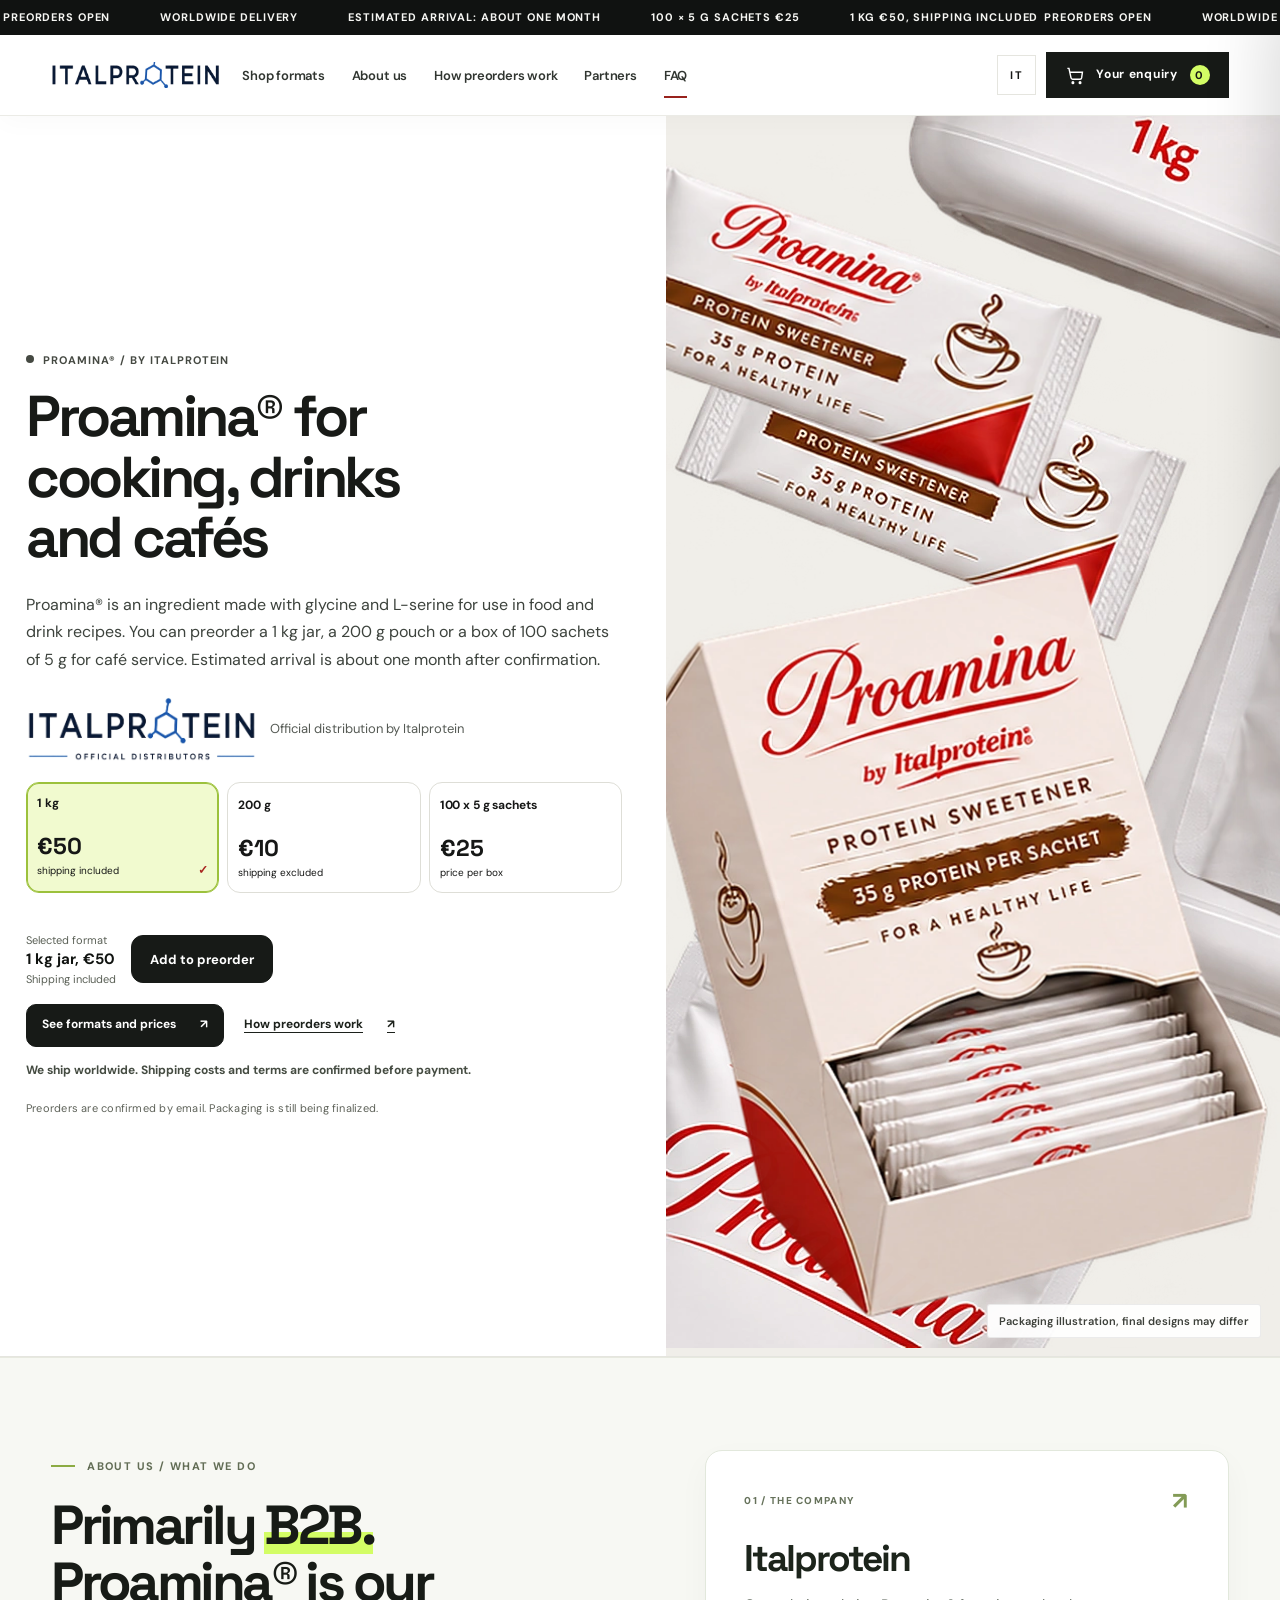
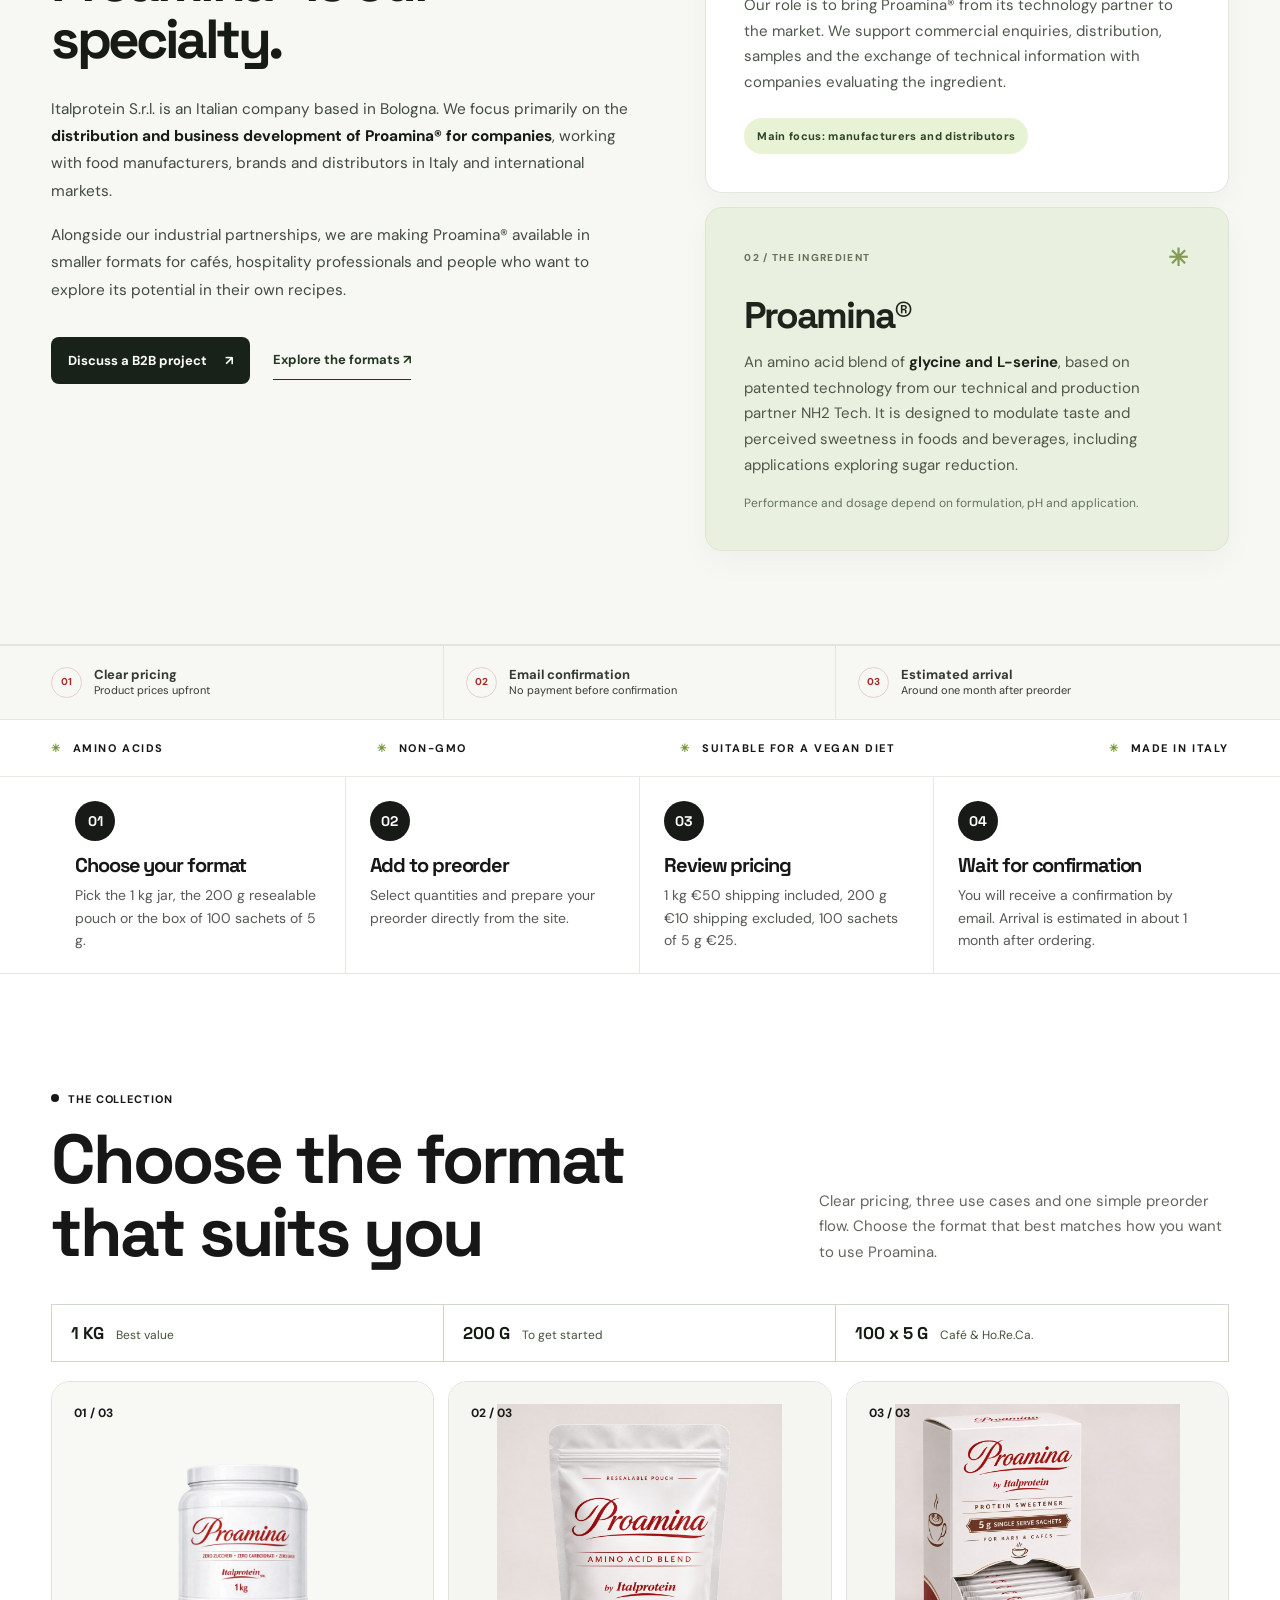
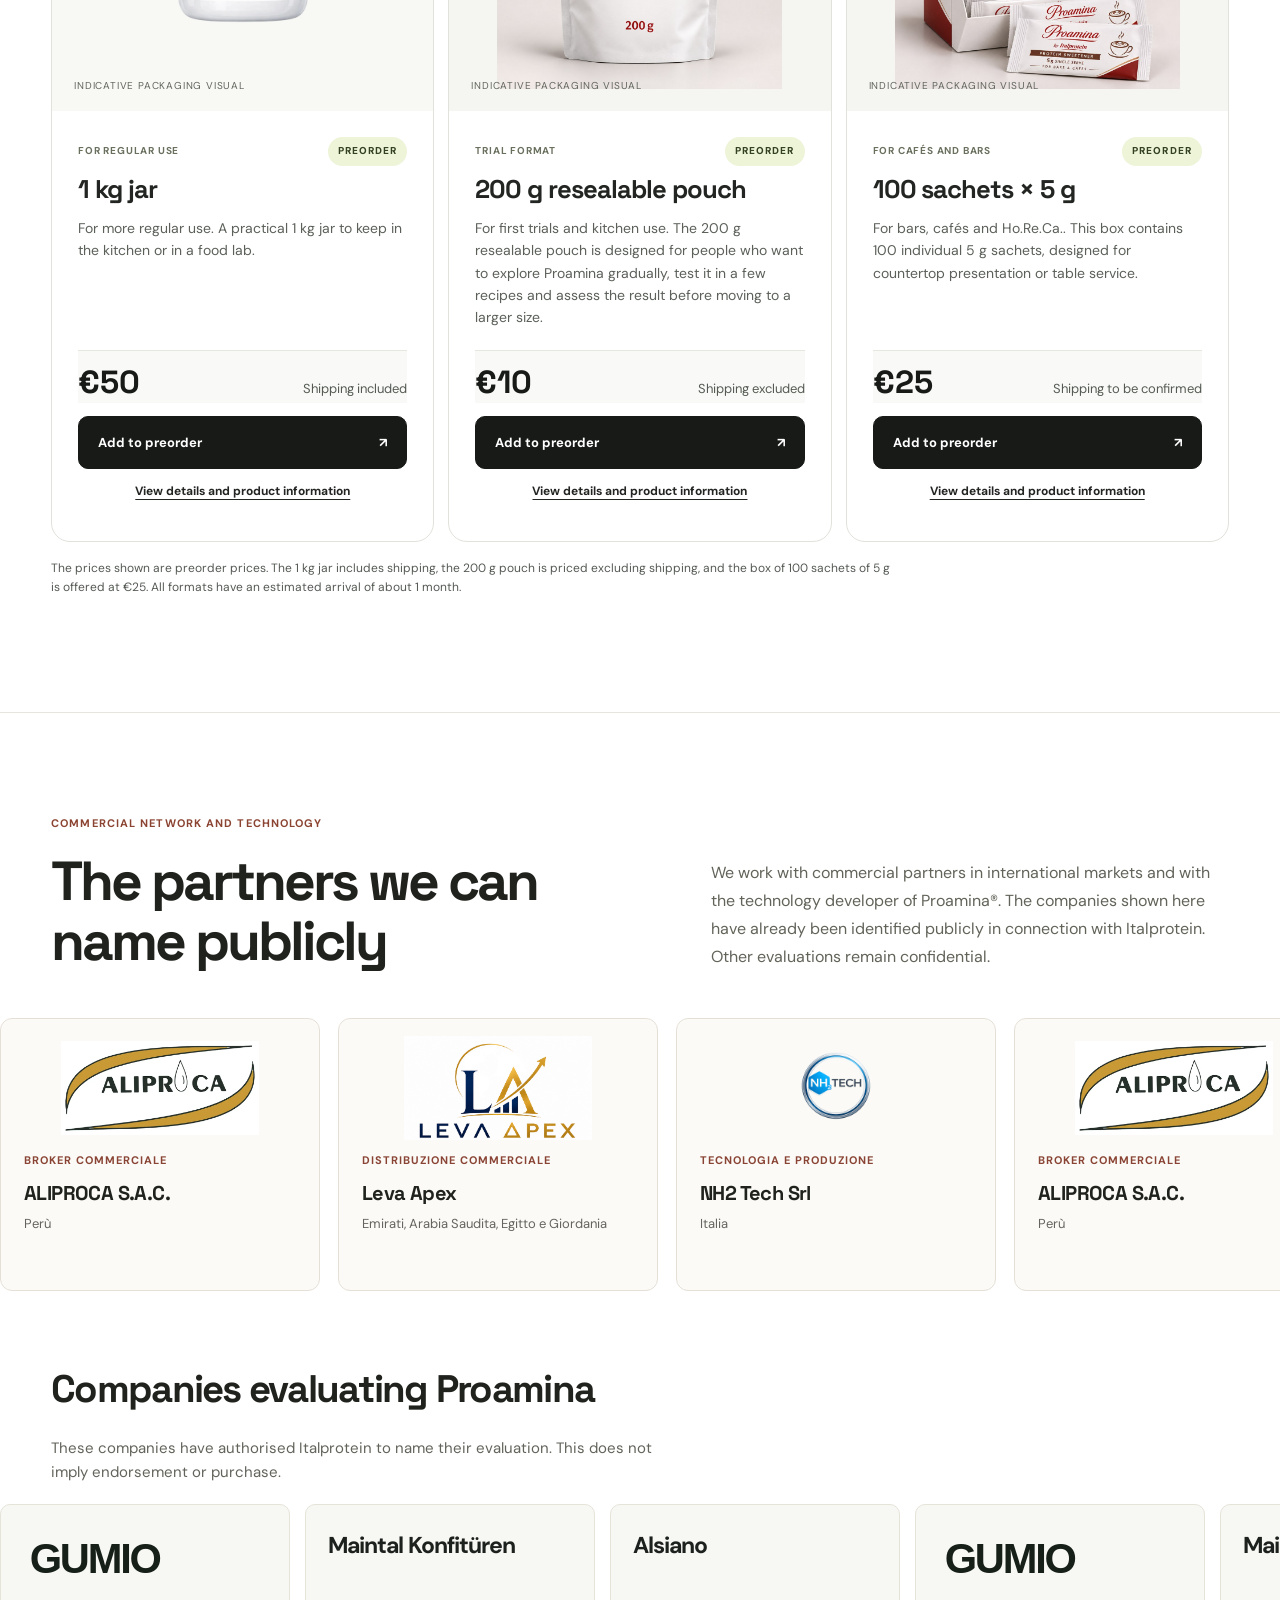
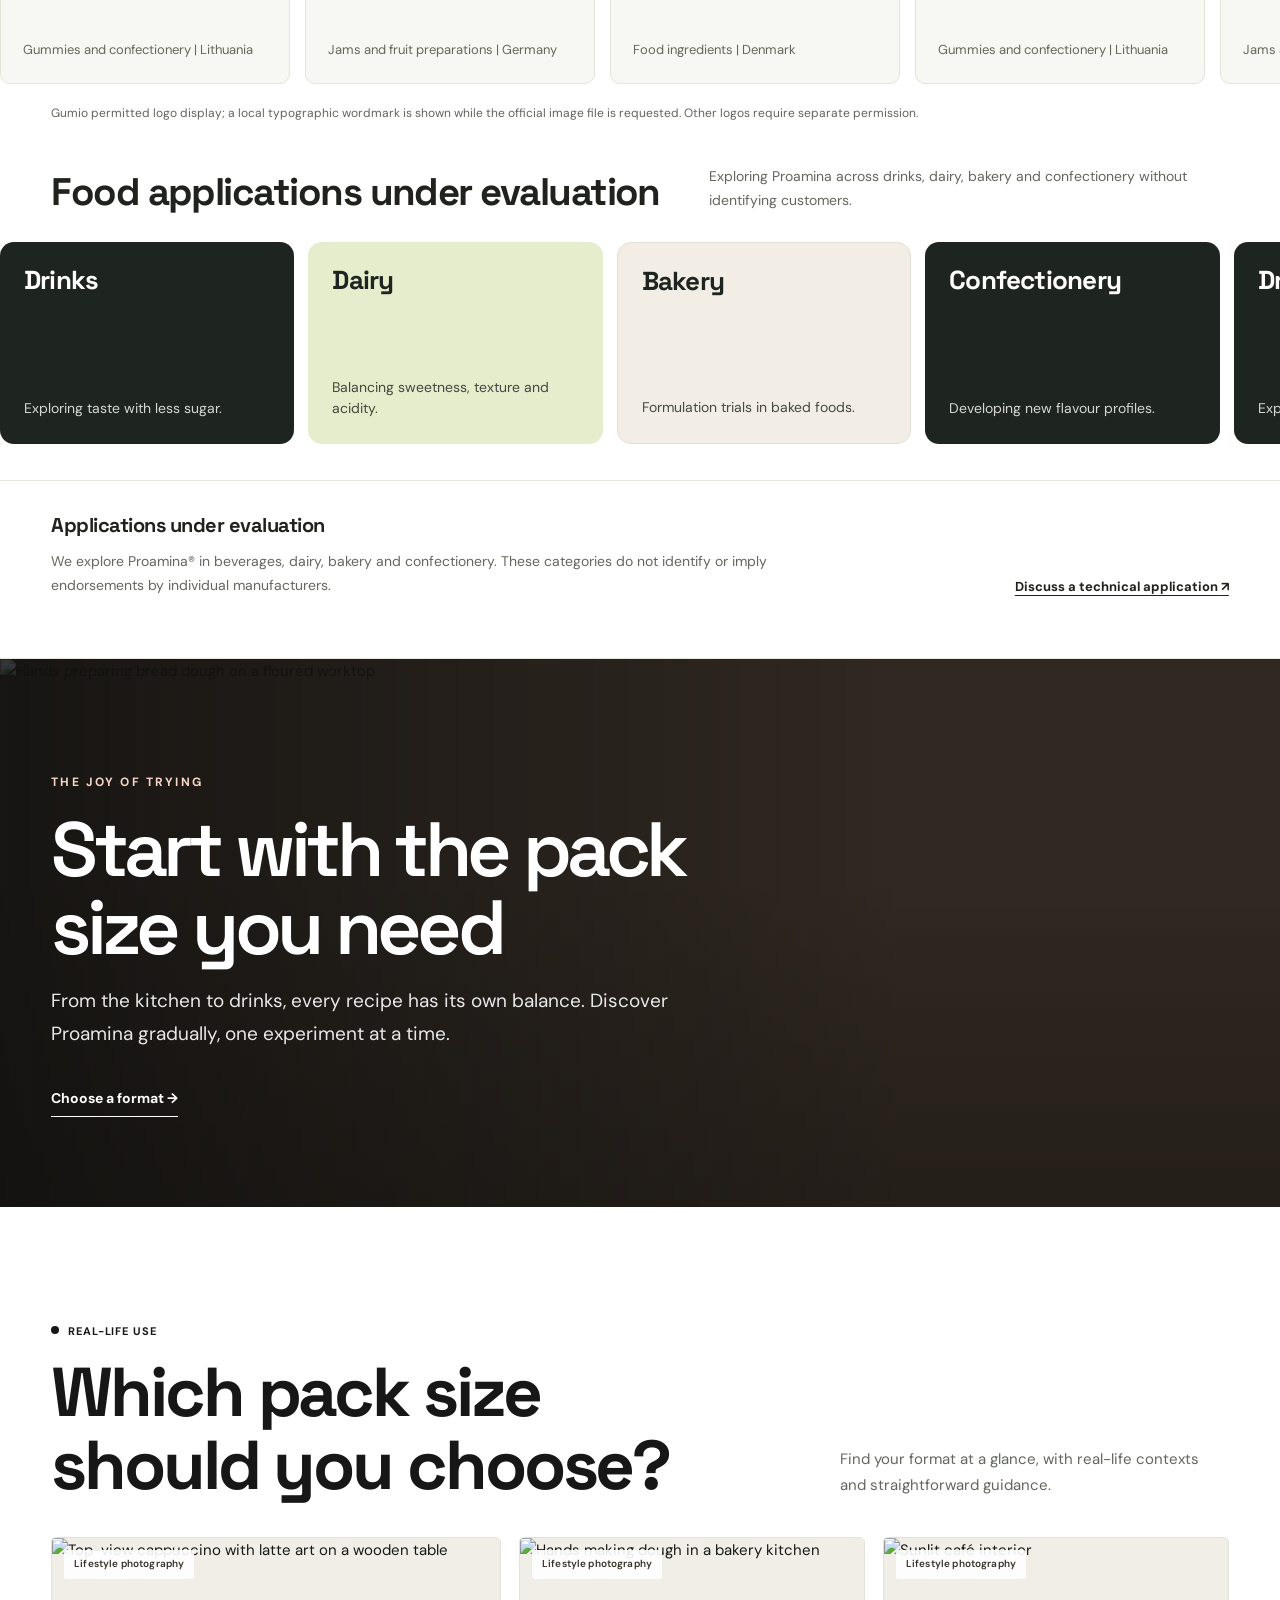
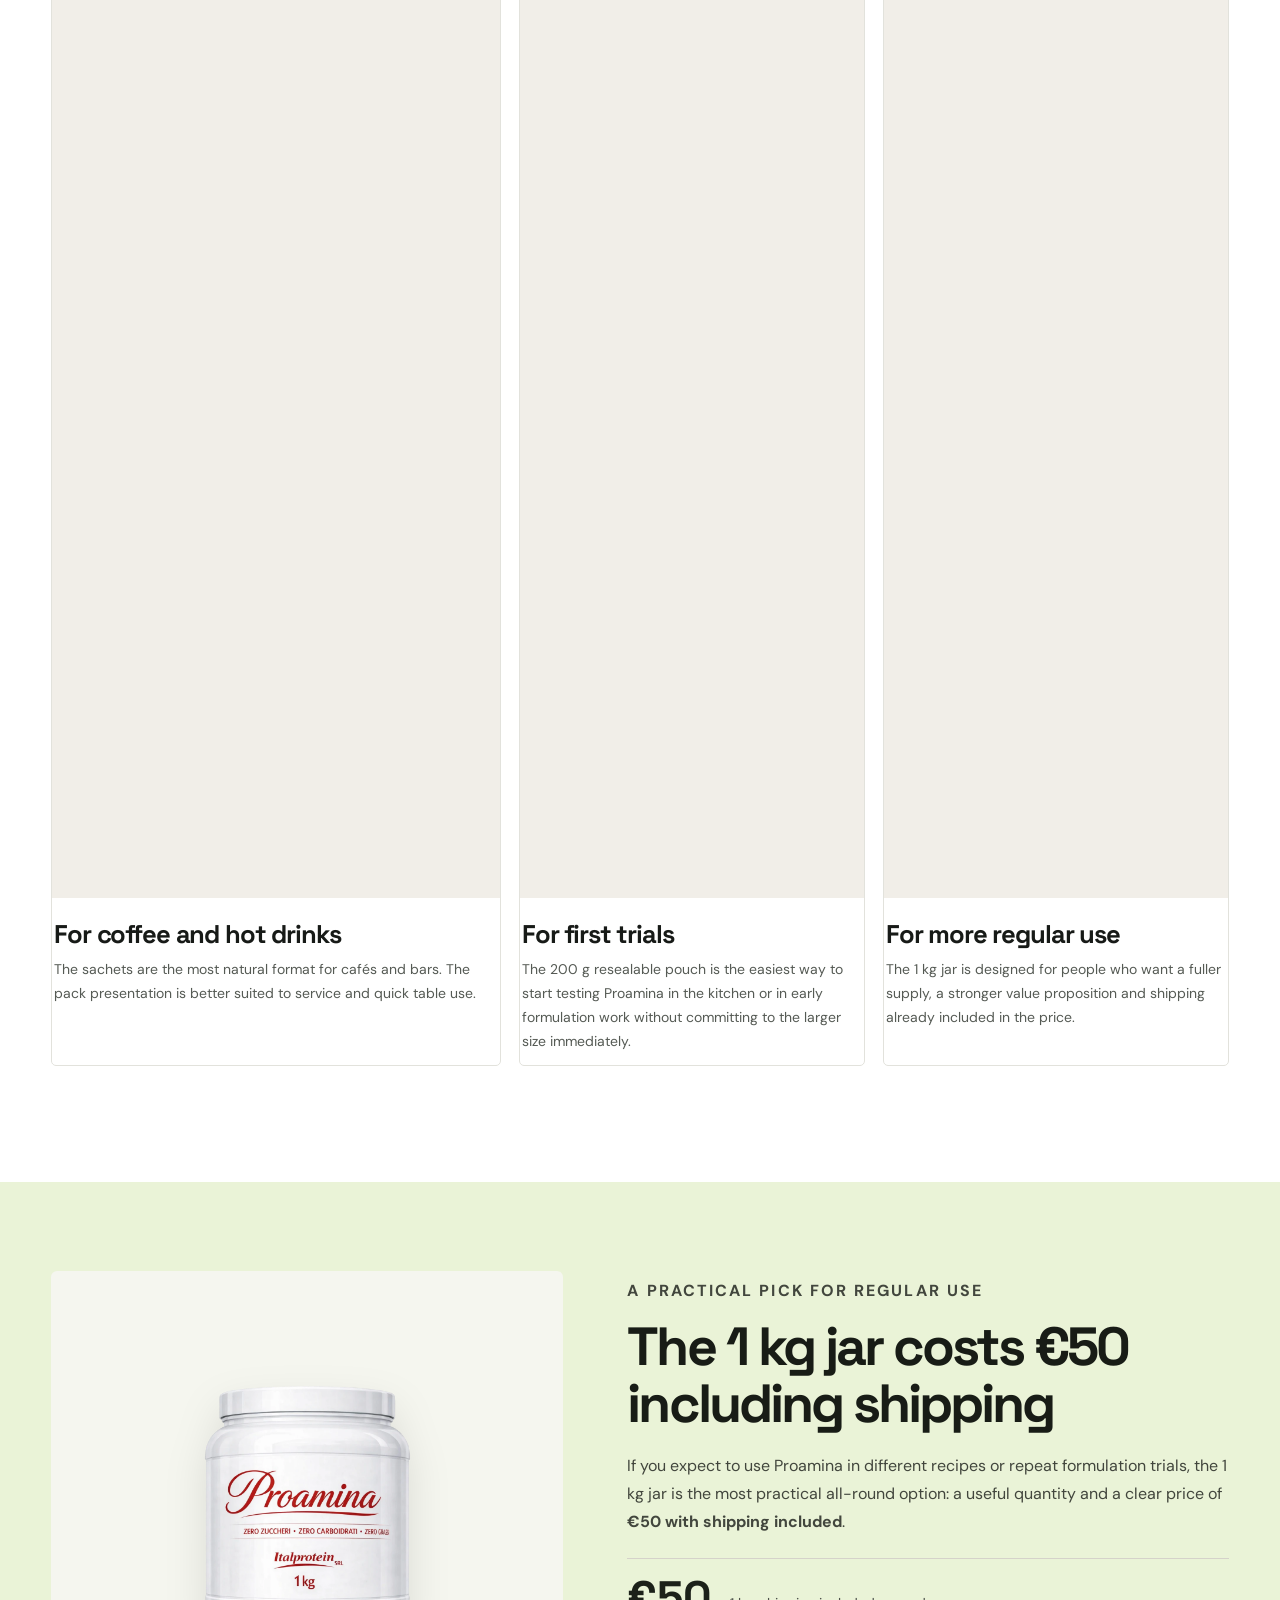
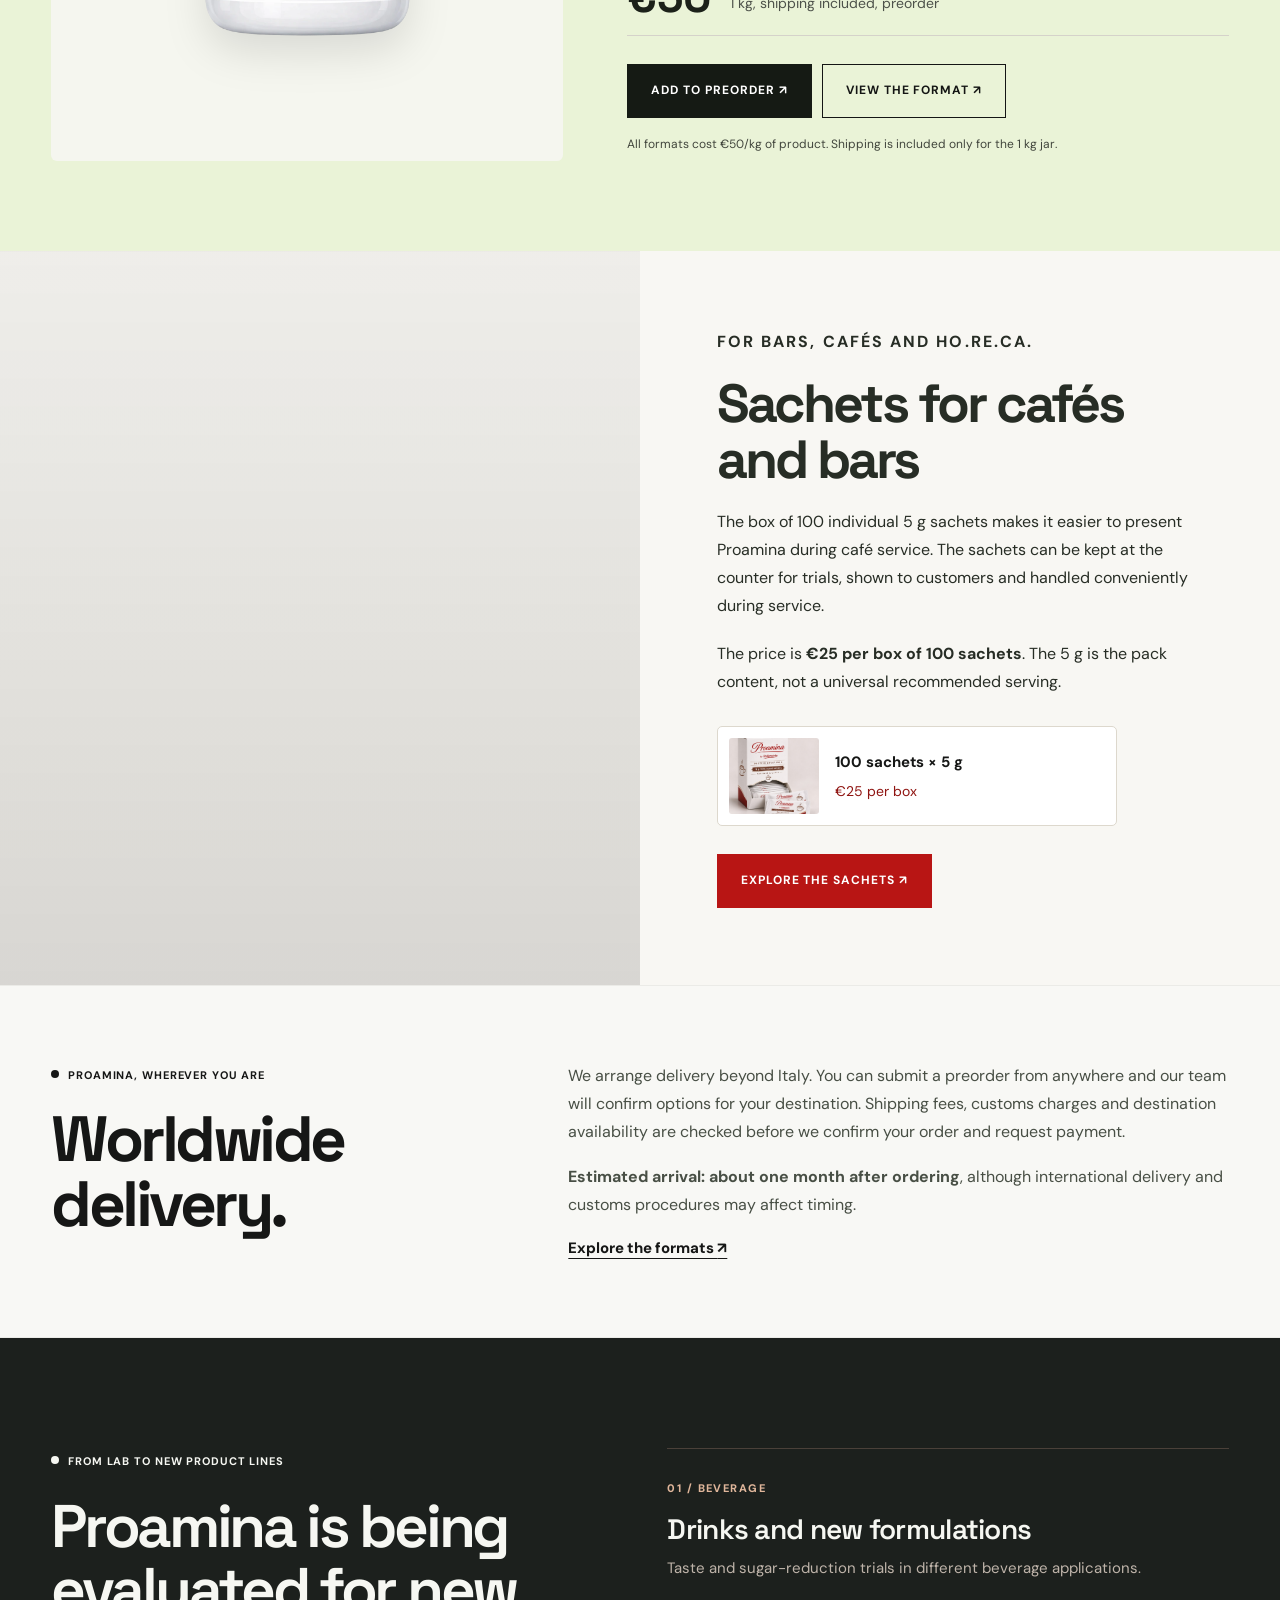
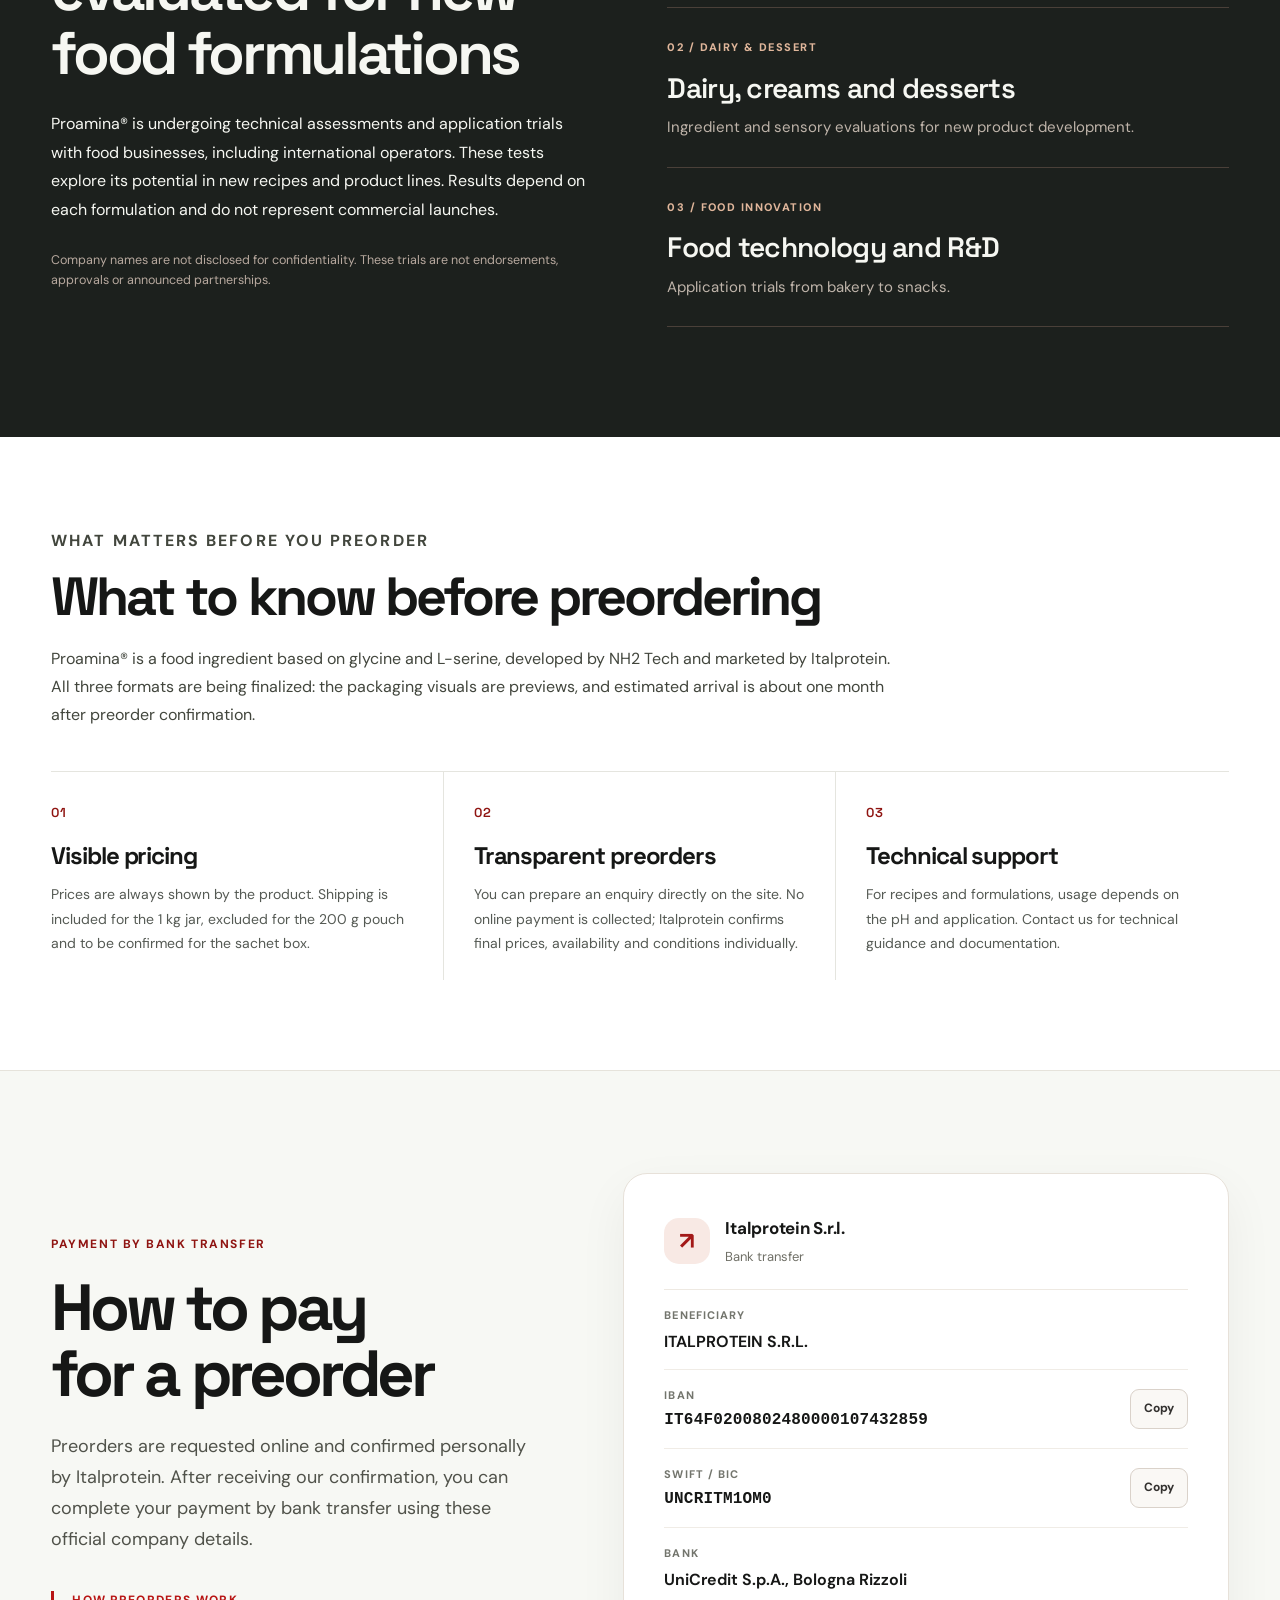
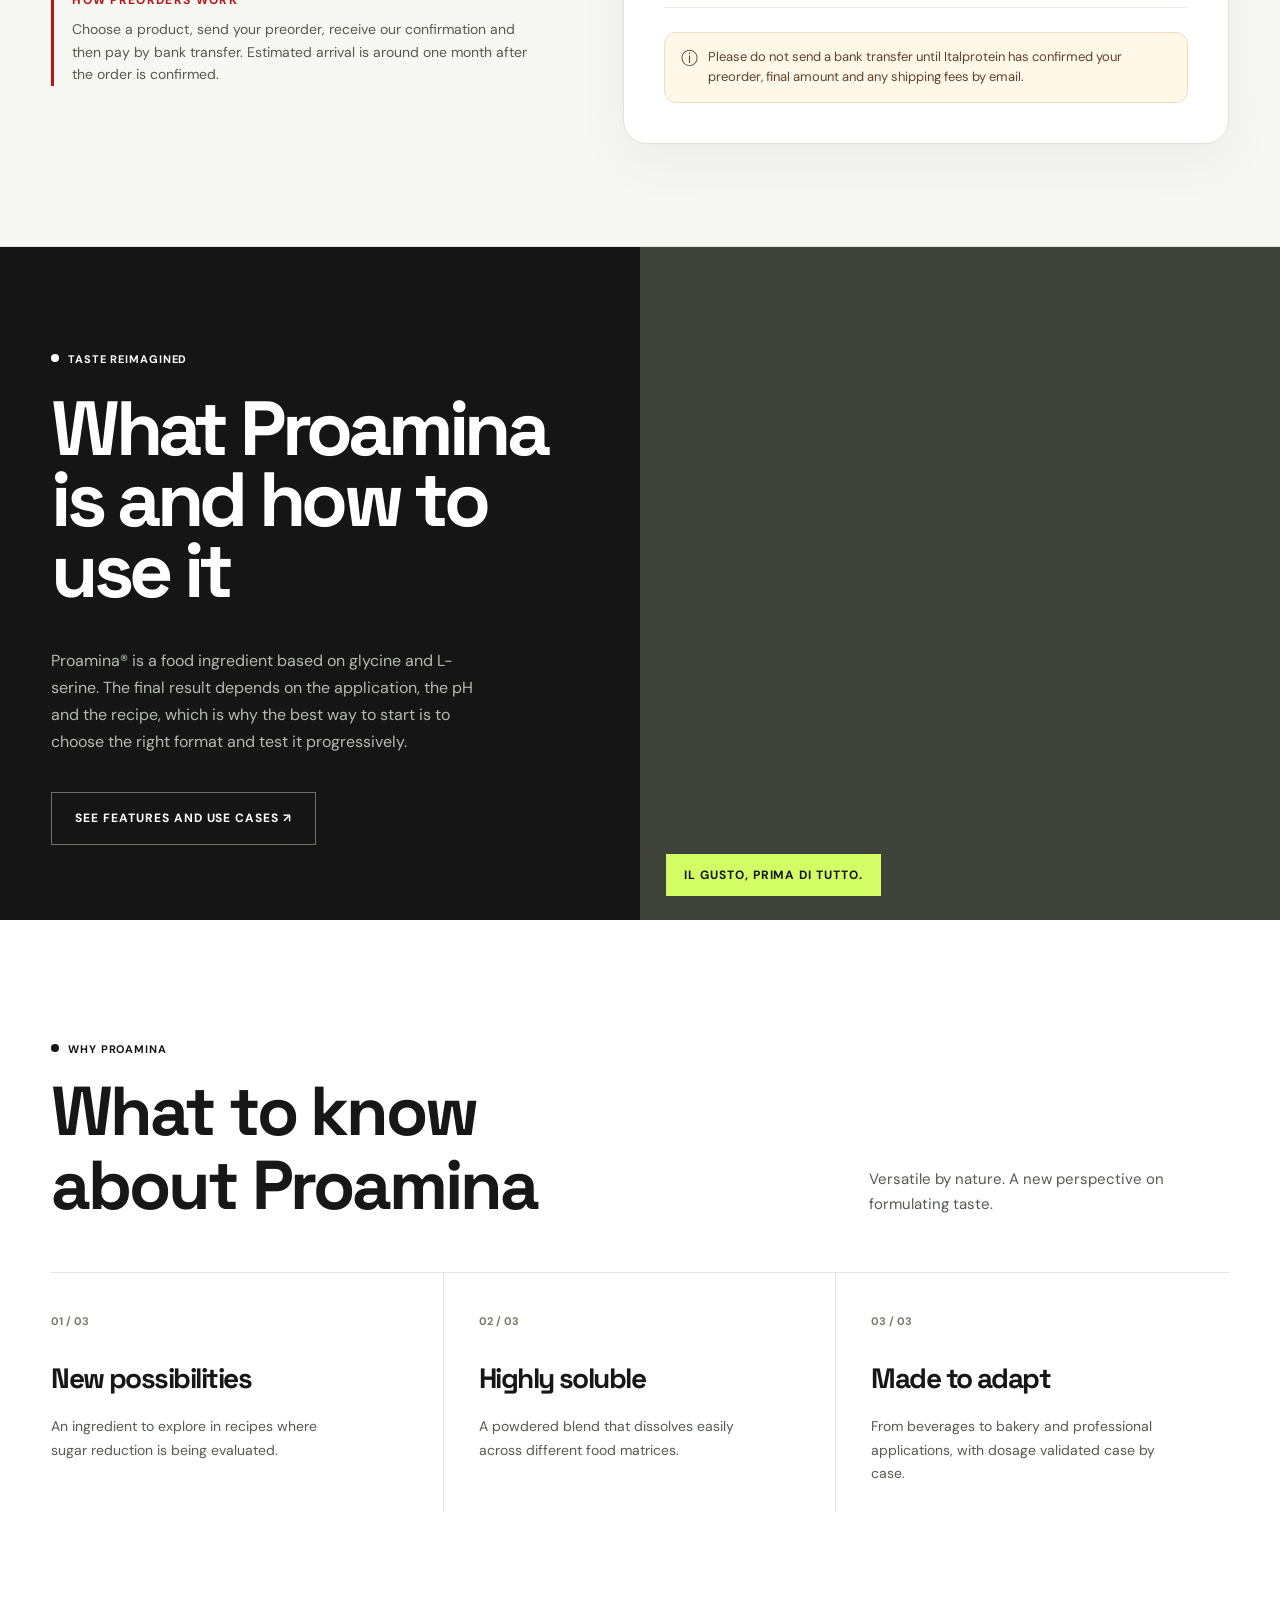
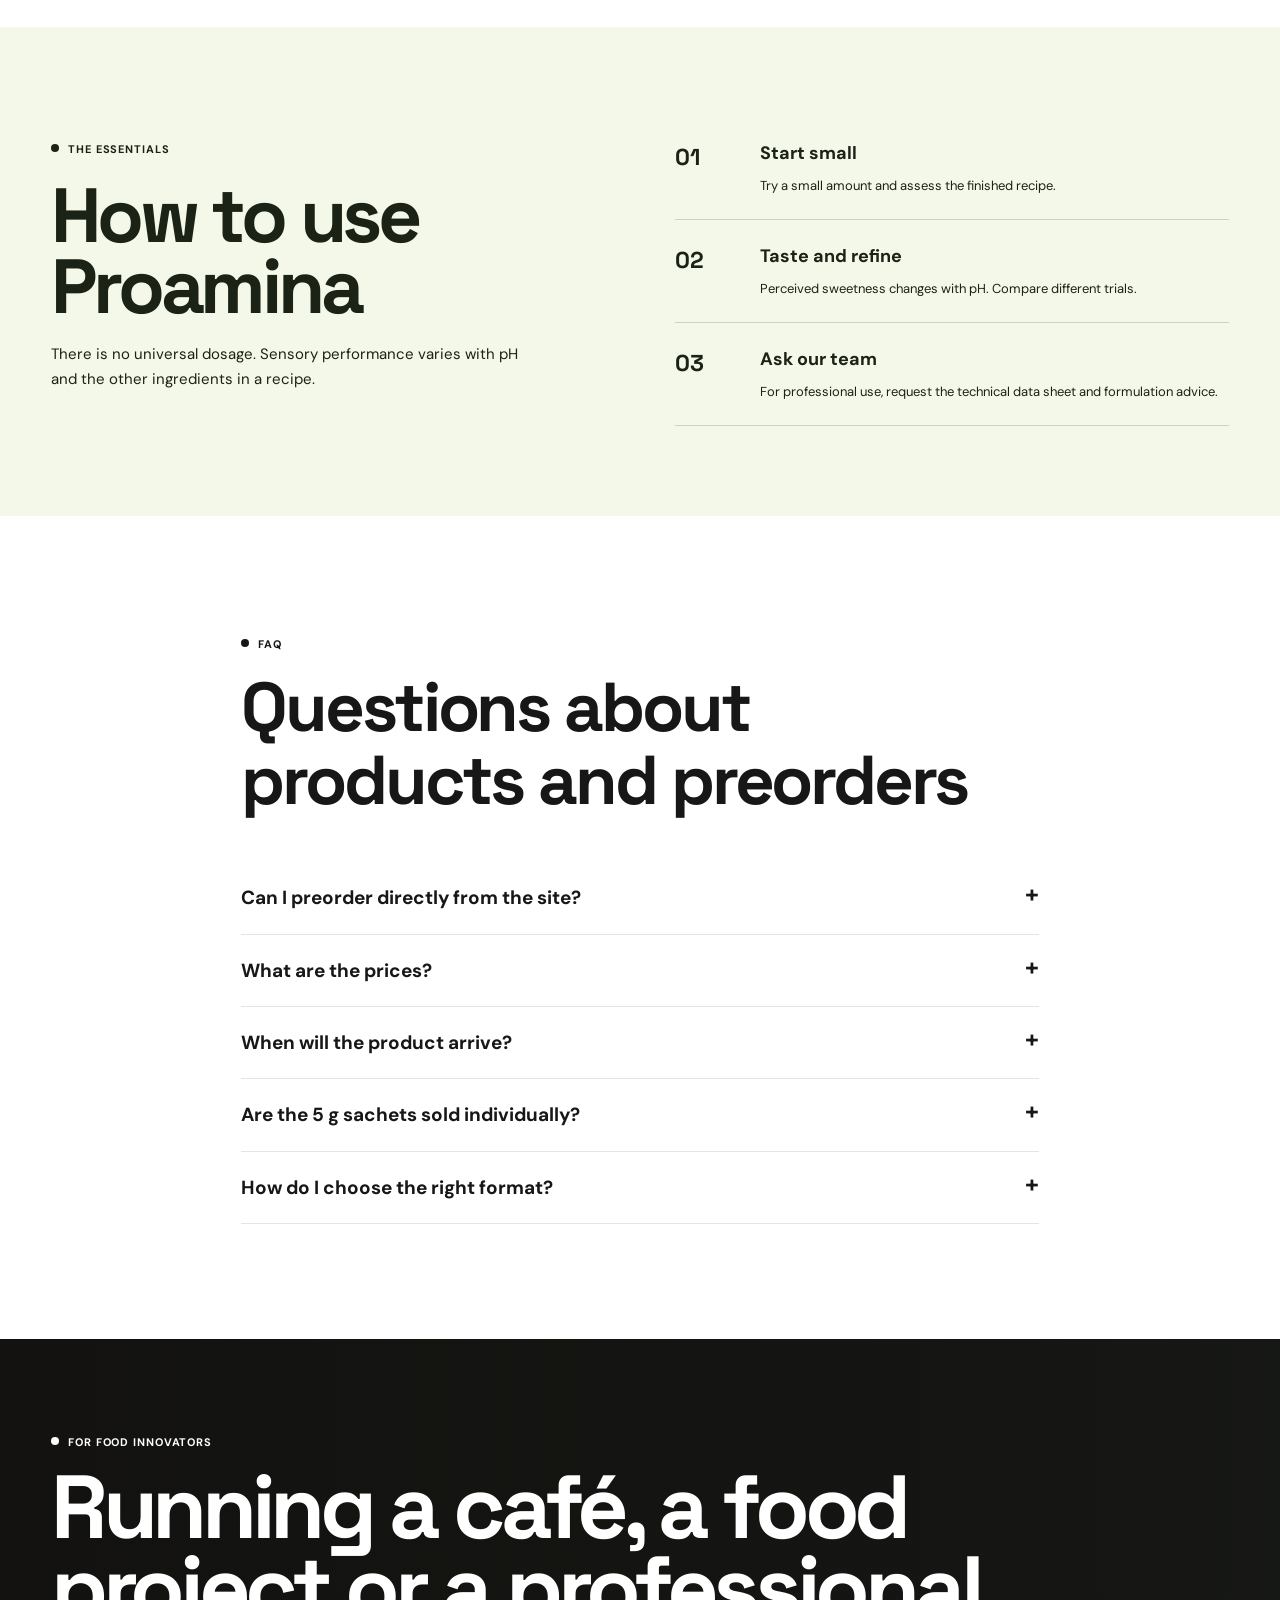
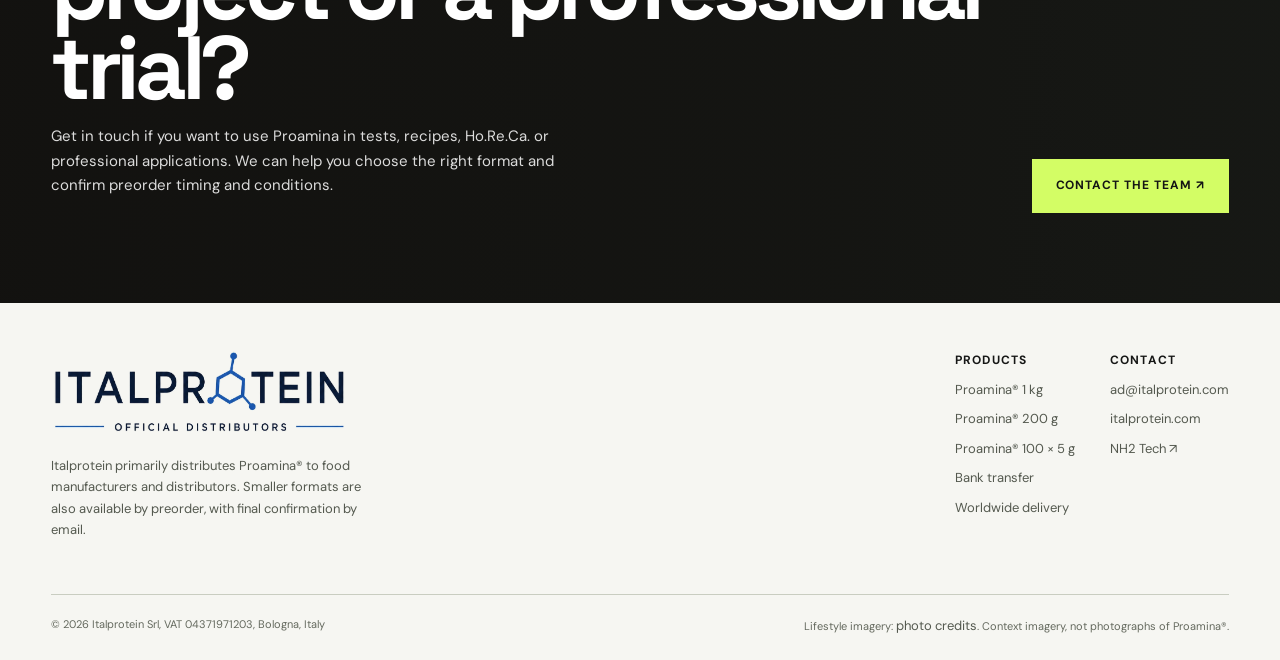
==== commit 51ada400: "feat: use silent AI Proamina video as the homepage hero (en-index.html)" ====
--- a/en-index.html
+++ b/en-index.html
@@ -32,11 +32,8 @@
 <button aria-pressed="true" class="hero-price-card format-option" data-select-product="0" type="button"><strong>1 kg</strong><span>€50</span><small>shipping included</small></button>
 <button aria-pressed="false" class="hero-price-card format-option" data-select-product="1" type="button"><strong>200 g</strong><span>€10</span><small>shipping excluded</small></button>
 <button aria-pressed="false" class="hero-price-card format-option" data-select-product="2" type="button"><strong>100 x 5 g sachets</strong><span>€25</span><small>price per box</small></button>
-</div><div class="hero-choice-cta"><div class="hero-choice-current"><span>Selected format</span><strong id="selectedFormatLabel">1 kg jar, €50</strong><small id="selectedFormatShipping">Shipping included</small></div><button class="btn-primary quick-add-btn" id="quickAddButton" type="button">Add to preorder</button></div><div class="cta-row"><a class="btn-primary" href="#prodotti">See formats and prices <span>↗</span></a><a class="btn-outline" href="#preorder">How preorders work <span>↗</span></a></div><span class="hero-trust" role="note">We ship worldwide. Shipping costs and terms are confirmed before payment.</span><span class="hero-note">Preorders are confirmed by email. Packaging is still being finalized.</span></div><div class="hero-visual hero-product-scene hero-hq" data-selected-format="0"><img class="hero-hq-image" src="assets/img/proamina-hero-hq-20261102.webp" alt="Proamina product range, packaging illustration" width="2872" height="1232" loading="eager" decoding="async" fetchpriority="high"/><span class="hero-scene-stamp">Packaging illustration, final designs may differ</span></div></div></section>
-<section class="promo-film-section" id="proamina-video" aria-labelledby="promo-film-title"><div class="wrap promo-film-grid">
-  <div class="promo-film-copy"><span class="eyebrow">PROAMINA® IN MOTION</span><h2 id="promo-film-title">Three formats. More possibilities.</h2><p>Discover Proamina® in seconds: the 1 kg jar, 200 g resealable pouch and box of 100 single-serve 5 g sachets.</p><a href="#prodotti">Explore the formats <span aria-hidden="true">↗</span></a></div>
-  <div><div class="promo-film-stage"><div class="promo-live" aria-hidden="true"><div class="promo-live-text"><span class="promo-live-kicker">BY ITALPROTEIN</span><strong class="promo-live-title">Proamina®<br/>three formats.</strong><small>For cooking, drinks and cafés.</small></div><div class="promo-live-products"><img class="promo-live-item" src="assets/img/proamina-pouch-200g.jpg" alt="" loading="lazy"/><img class="promo-live-item" src="assets/img/proamina-1kg.png" alt="" loading="lazy"/><img class="promo-live-item" src="assets/img/proamina-sachets-5g.jpg" alt="" loading="lazy"/></div></div><video class="promo-film-video" data-promo-video muted loop playsinline preload="none" poster="assets/img/proamina-hero-hq-20261102.webp" aria-label="Proamina promotional video featuring the three product formats"><source src="assets/video/proamina-promo-en.mp4" type="video/mp4"/></video></div><p class="promo-film-caption">Illustrative video. Final packaging may differ from the visuals shown.</p></div>
-</div></section>
+</div><div class="hero-choice-cta"><div class="hero-choice-current"><span>Selected format</span><strong id="selectedFormatLabel">1 kg jar, €50</strong><small id="selectedFormatShipping">Shipping included</small></div><button class="btn-primary quick-add-btn" id="quickAddButton" type="button">Add to preorder</button></div><div class="cta-row"><a class="btn-primary" href="#prodotti">See formats and prices <span>↗</span></a><a class="btn-outline" href="#preorder">How preorders work <span>↗</span></a></div><span class="hero-trust" role="note">We ship worldwide. Shipping costs and terms are confirmed before payment.</span><span class="hero-note">Preorders are confirmed by email. Packaging is still being finalized.</span></div><div class="hero-visual hero-product-scene hero-hq" data-selected-format="0"><img class="hero-hq-image" src="assets/img/proamina-hero-hq-20261102.webp" alt="Proamina product range, packaging illustration" width="2872" height="1232" loading="eager" decoding="async" fetchpriority="high"/><video class="hero-ai-video" data-hero-video autoplay muted loop playsinline preload="metadata" poster="assets/img/proamina-hero-hq-20261102.webp" aria-label="Silent Proamina usage video showing preparation in the kitchen and café"><source src="assets/video/proamina-hero.mp4" type="video/mp4"/></video><span class="hero-scene-stamp">Packaging illustration, final designs may differ</span></div></div></section>
+
 
 <section class="about-italprotein" id="chi-siamo" aria-labelledby="about-italprotein-title">
   <div class="wrap about-italprotein-grid">
--- a/assets/editorial-white-20261102.css
+++ b/assets/editorial-white-20261102.css
@@ -82,4 +82,43 @@
 @media (min-width:901px){.hero .hero-product-scene.hero-hq{min-height:680px}.hero .wrap.hero-grid{grid-template-columns:minmax(0,51%) minmax(0,49%)}}
 @media (max-width:900px){.hero .hero-product-scene.hero-hq{min-height:425px;margin:0;max-height:620px}.hero-hq .hero-hq-image{object-position:51% 48%}.hero .hero-copy{padding:42px 24px 38px}.hero .hero-copy h1{max-width:100%;font-size:clamp(38px,8vw,61px)}}
 @media (max-width:560px){.hero .hero-product-scene.hero-hq{min-height:350px}.hero-hq .hero-hq-image{object-position:51% center}.hero .hero-copy h1{font-size:clamp(37px,9vw,51px)}.hero .hero-desc{font-size:15.5px}.hero-hq .hero-scene-stamp{bottom:12px;right:12px;max-width:75%;font-size:10px}}
-@media(prefers-reduced-motion:reduce){.hero .hero-price-card{transition:none}.hero .hero-price-card:hover{transform:none}}+@media(prefers-reduced-motion:reduce){.hero .hero-price-card{transition:none}.hero .hero-price-card:hover{transform:none}}
+
+/* Italprotein & Proamina: clear B2B-first positioning, responsive and animation-free. */
+.about-italprotein{background:#f7f8f3;color:#171b16;padding:clamp(58px,7.2vw,104px) 0;scroll-margin-top:100px;border-top:1px solid #e7e9df;border-bottom:1px solid #e2e6d9}
+.about-italprotein .about-italprotein-grid{display:grid;grid-template-columns:minmax(0,1.06fr) minmax(0,.94fr);align-items:start;column-gap:clamp(26px,5vw,88px)}
+.about-italprotein-lead{position:sticky;top:122px}
+.about-italprotein .about-kicker{display:inline-flex;align-items:center;gap:12px;font-size:11px;font-weight:750;letter-spacing:.13em;color:#626d55;margin:0 0 22px}
+.about-italprotein .about-kicker:before{content:"";width:24px;height:2px;background:#8cab43;flex-shrink:0}
+.about-italprotein h2{font-family:'Space Grotesk',sans-serif;font-size:clamp(39px,4.3vw,67px);line-height:1.04;font-weight:700;letter-spacing:-.065em;max-width:13ch;margin:0 0 27px;color:#171b16}
+.about-italprotein h2 span{display:inline-block;background:linear-gradient(transparent 62%,#d3fd65 62%);color:#171b16}
+.about-italprotein .about-lead-text{font-size:clamp(15px,1.2vw,17px);line-height:1.78;color:#424b42;max-width:660px;margin:0 0 17px}
+.about-italprotein .about-lead-text strong{color:#171b16;font-weight:750}
+.about-italprotein .about-actions{display:flex;align-items:center;gap:23px;flex-wrap:wrap;margin-top:33px}
+.about-italprotein .about-action-primary{display:inline-flex;align-items:center;justify-content:space-between;gap:18px;background:#192219;color:#fff;border-radius:8px;padding:13px 17px;font-size:13px;font-weight:700;transition:background .18s ease}
+.about-italprotein .about-action-primary:hover,.about-italprotein .about-action-primary:focus-visible{background:#42563a;color:#fff}
+.about-italprotein .about-action-link{font-weight:700;font-size:13px;color:#243824;border-bottom:1px solid currentColor;padding:8px 0}
+.about-italprotein .about-italprotein-cards{display:grid;gap:14px}
+.about-italprotein .about-info-card{background:#fff;border:1px solid #e2e8dc;border-radius:17px;padding:clamp(22px,3vw,38px);box-shadow:0 12px 32px rgba(24,31,20,.035)}
+.about-italprotein .about-info-card.about-product-card{background:#eaf0df;border-color:#dbe7cd}
+.about-italprotein .about-card-meta{display:flex;align-items:center;justify-content:space-between;gap:12px;font-size:10px;font-weight:800;letter-spacing:.13em;color:#66725b}
+.about-italprotein .about-card-meta span:last-child{font-size:24px;color:#839b56;line-height:1}
+.about-italprotein .about-info-card h3{font:700 clamp(28px,2.9vw,42px)/1.1 'Space Grotesk',sans-serif;letter-spacing:-.055em;margin:25px 0 14px;color:#1c241b}
+.about-italprotein .about-info-card p{font-size:15px;line-height:1.72;margin:0;color:#4d574b}
+.about-italprotein .about-info-card p strong{color:#1d251b}
+.about-italprotein .about-card-tag{margin-top:22px;display:inline-block;font-size:11px;font-weight:750;letter-spacing:.03em;padding:9px 13px;border-radius:999px;color:#30452b;background:#e8f2d4}
+.about-italprotein .about-info-card .about-card-small{margin-top:15px;font-size:12px;line-height:1.55;color:#63745a}
+@media(max-width:950px){
+  .about-italprotein .about-italprotein-grid{grid-template-columns:1fr;row-gap:36px}
+  .about-italprotein-lead{position:static}
+  .about-italprotein h2{max-width:18ch}
+  .about-italprotein .about-italprotein-cards{grid-template-columns:repeat(2,minmax(0,1fr));gap:14px}
+}
+@media(max-width:640px){
+  .about-italprotein{padding:56px 0 62px}
+  .about-italprotein h2{font-size:clamp(37px,9vw,52px);max-width:100%;margin-bottom:20px}
+  .about-italprotein .about-italprotein-cards{grid-template-columns:1fr}
+  .about-italprotein .about-actions{gap:10px}
+  .about-italprotein .about-action-primary{width:100%}
+  .about-italprotein .about-action-link{margin-top:7px}
+}
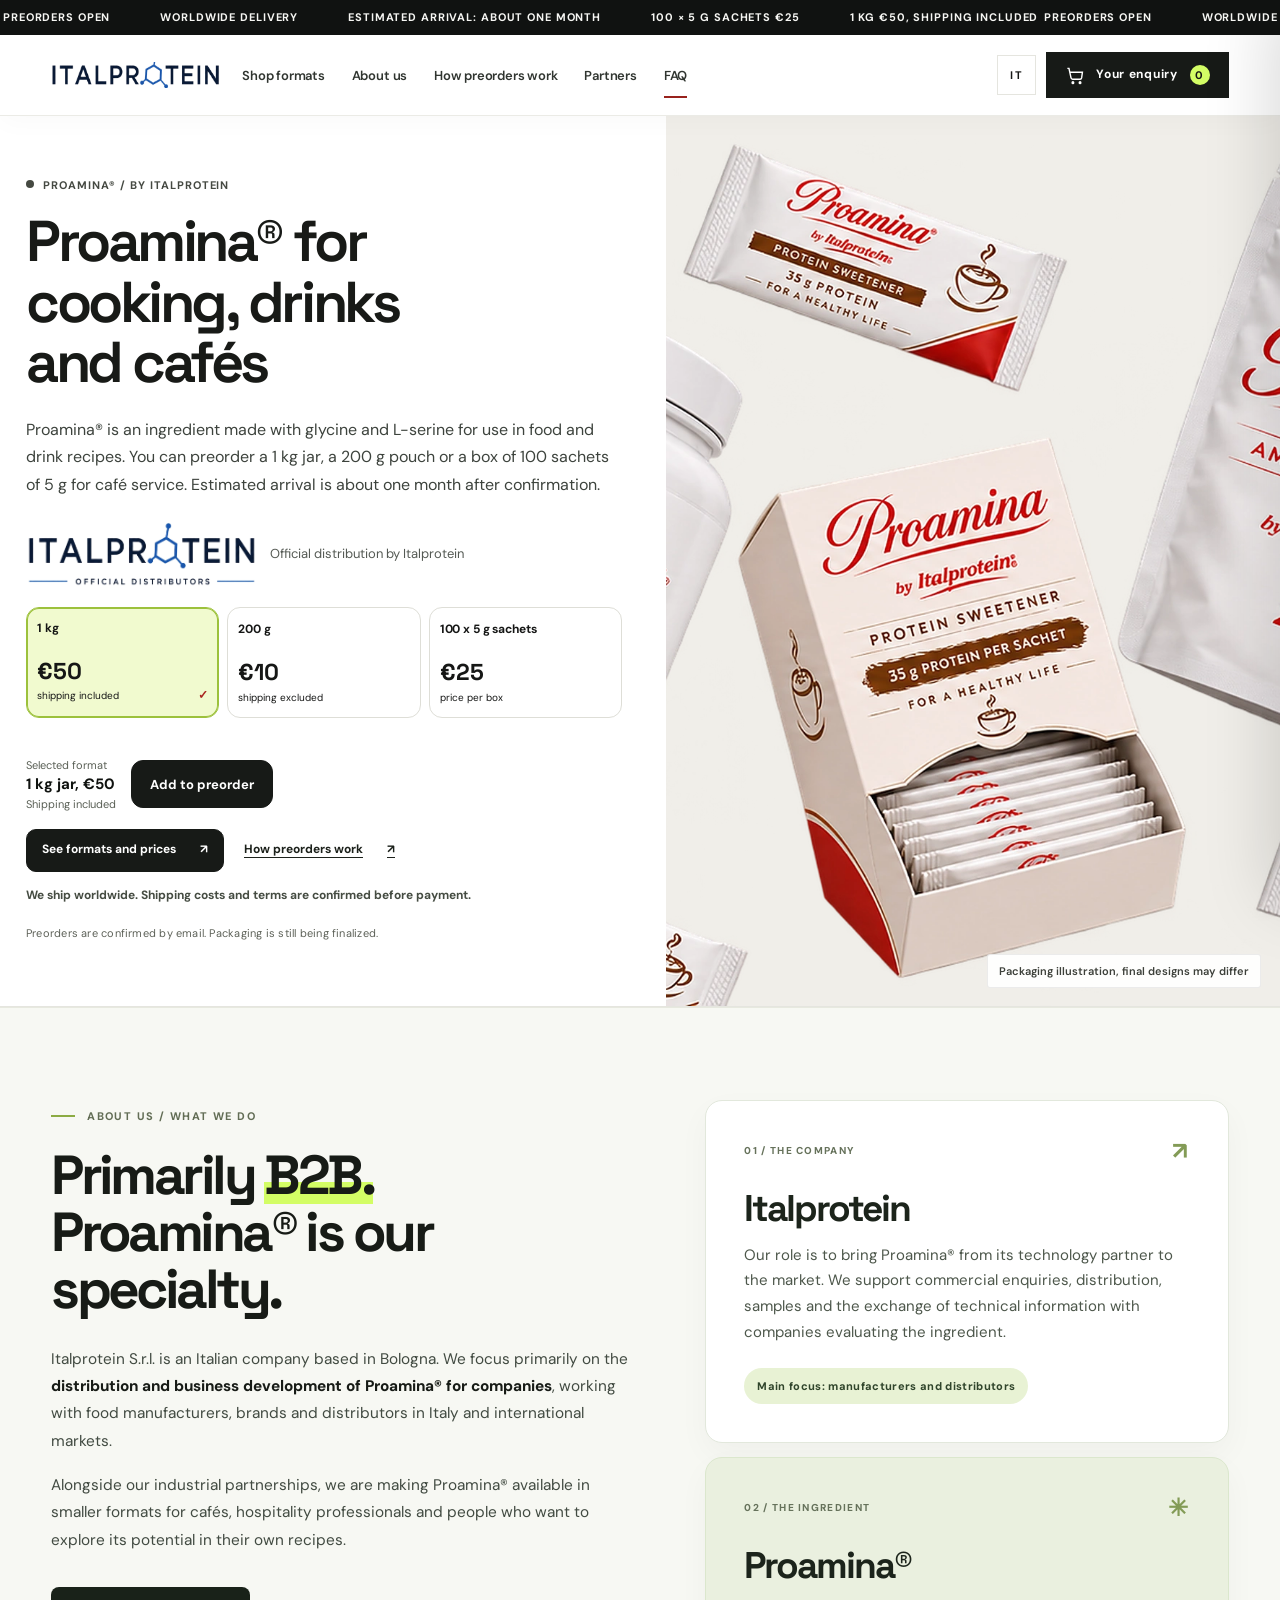
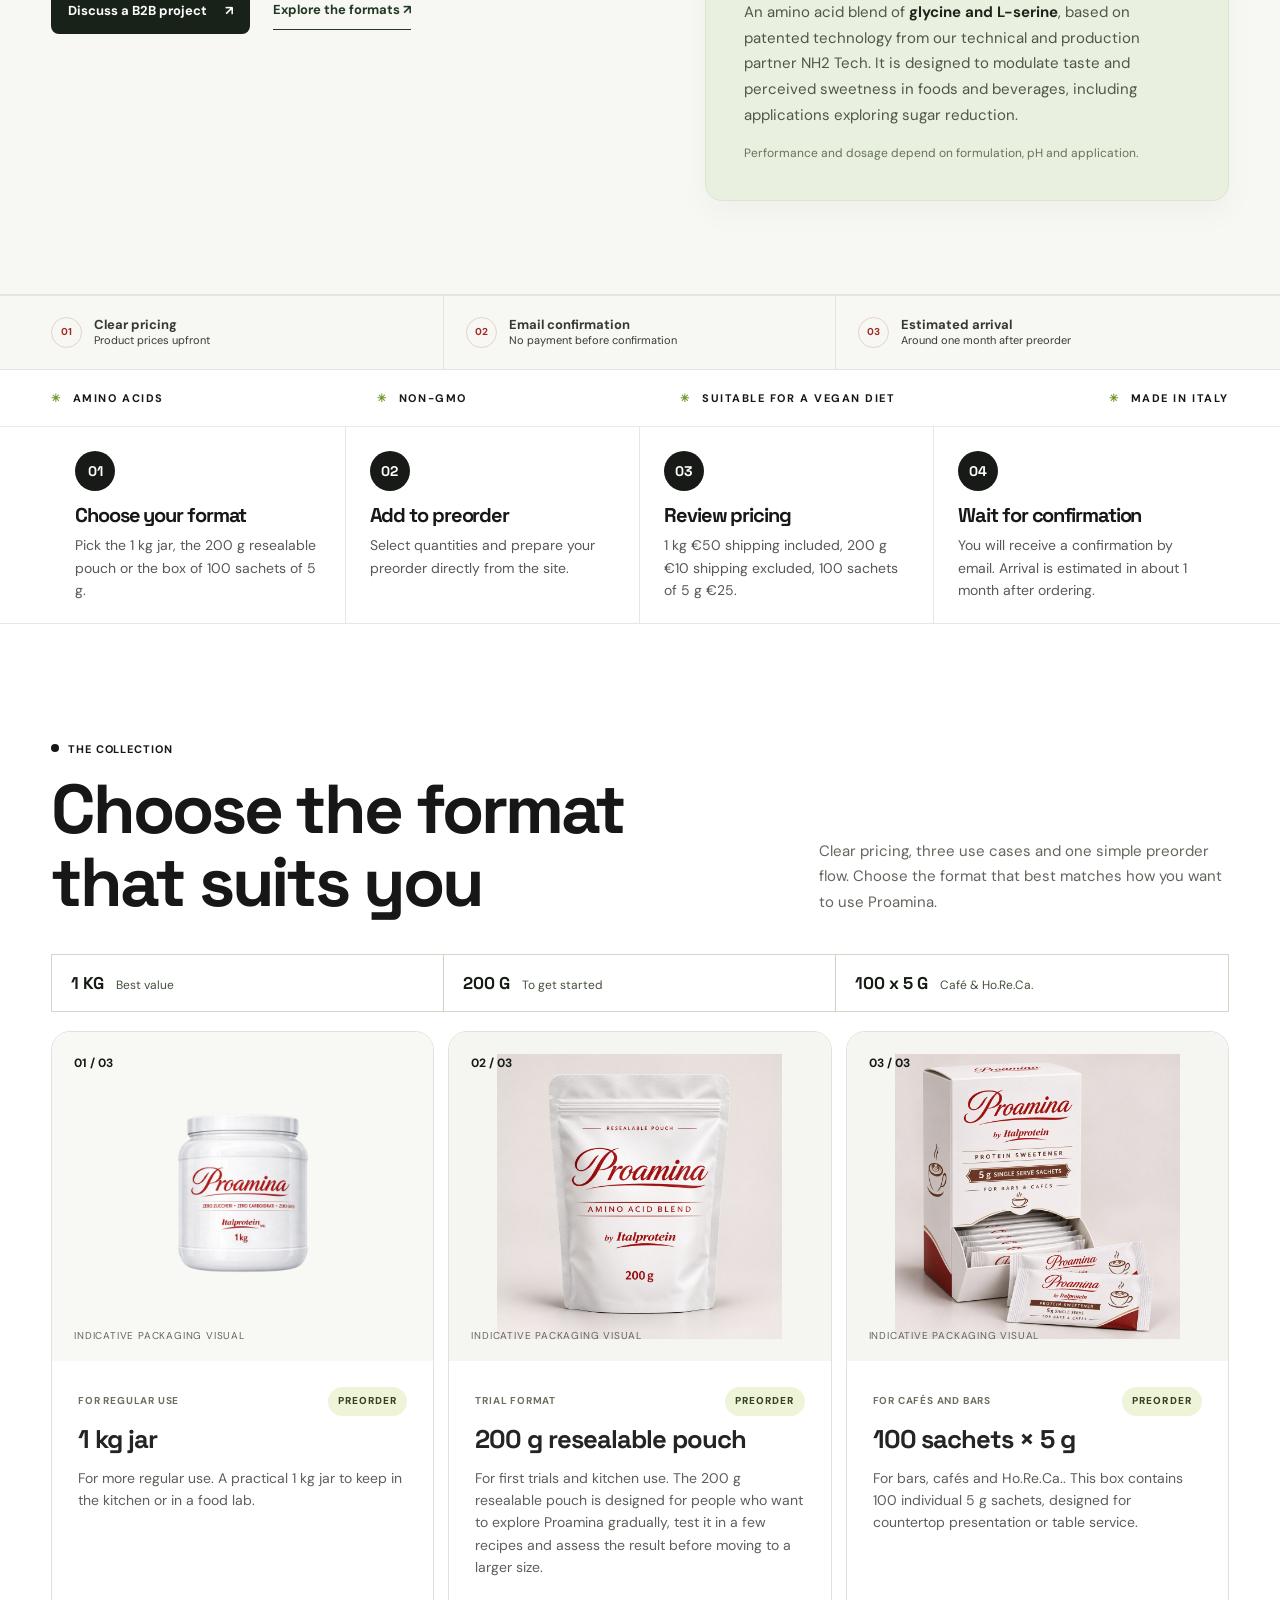
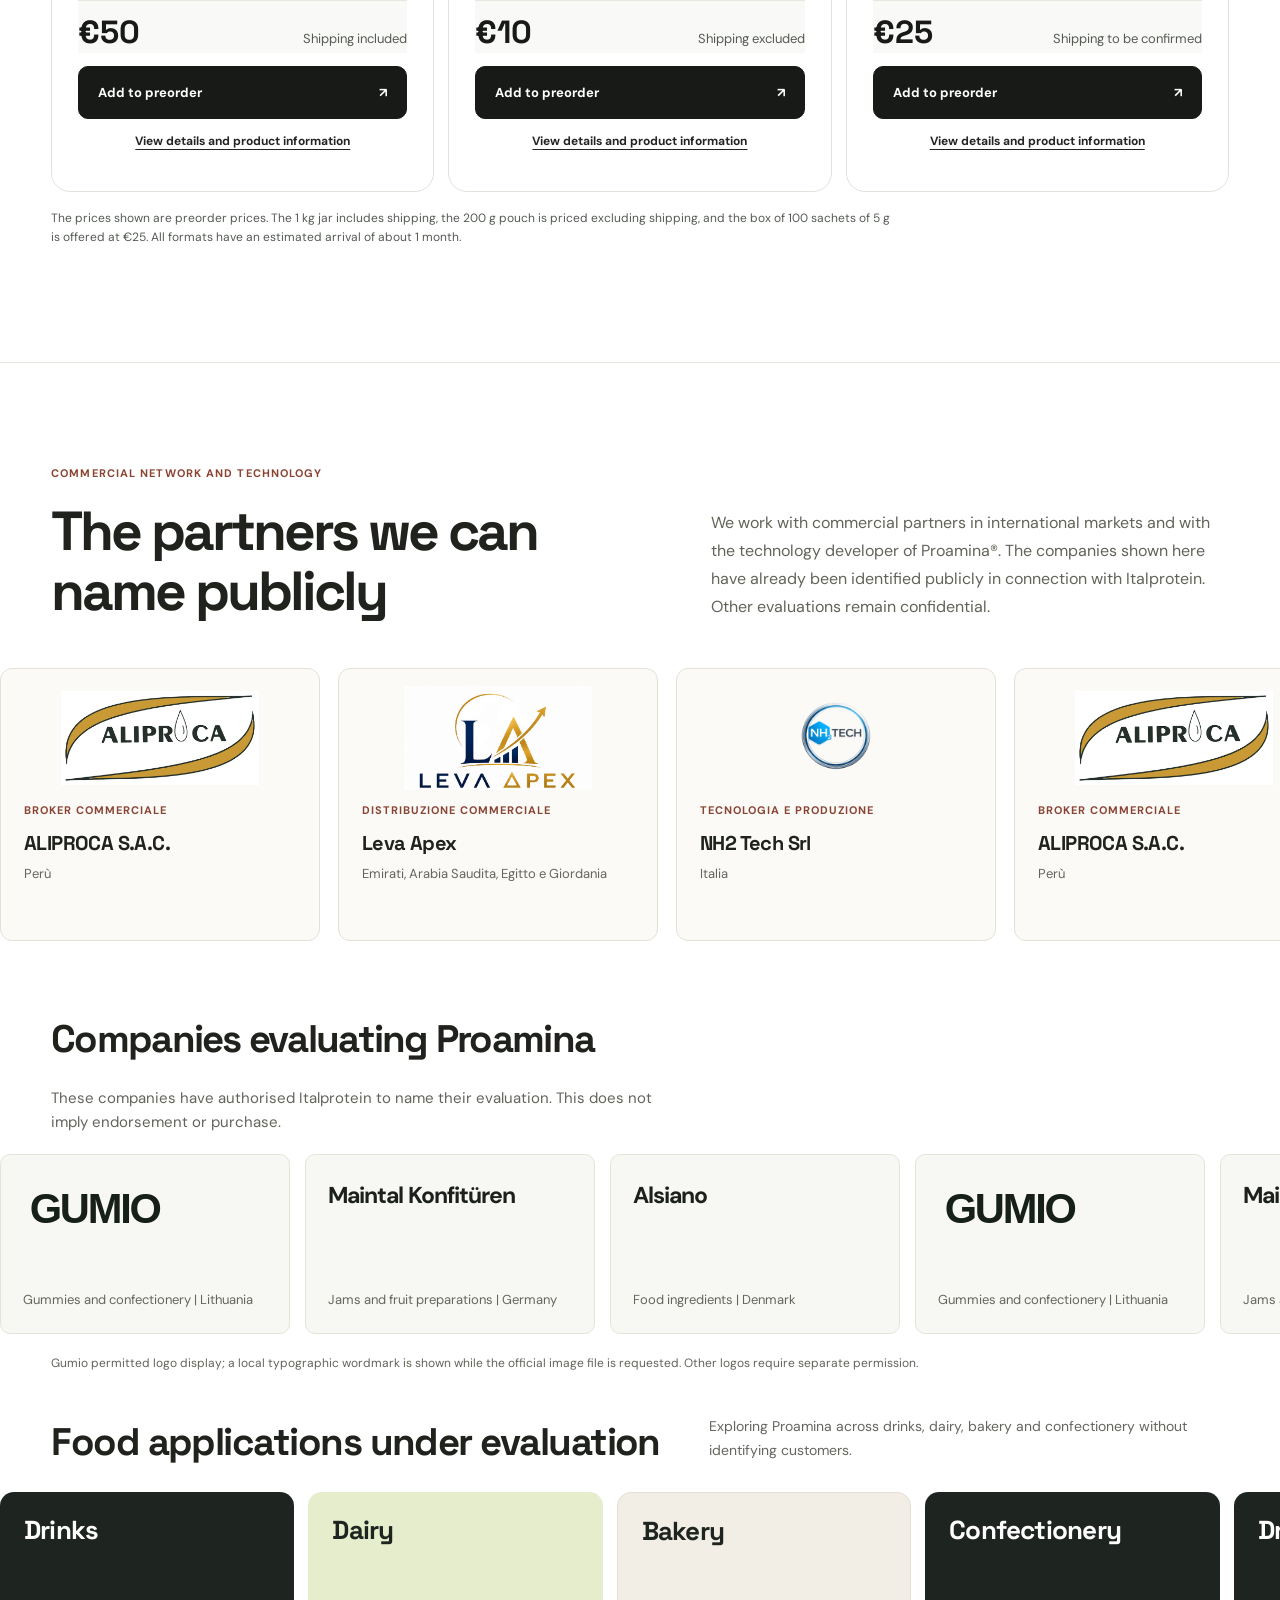
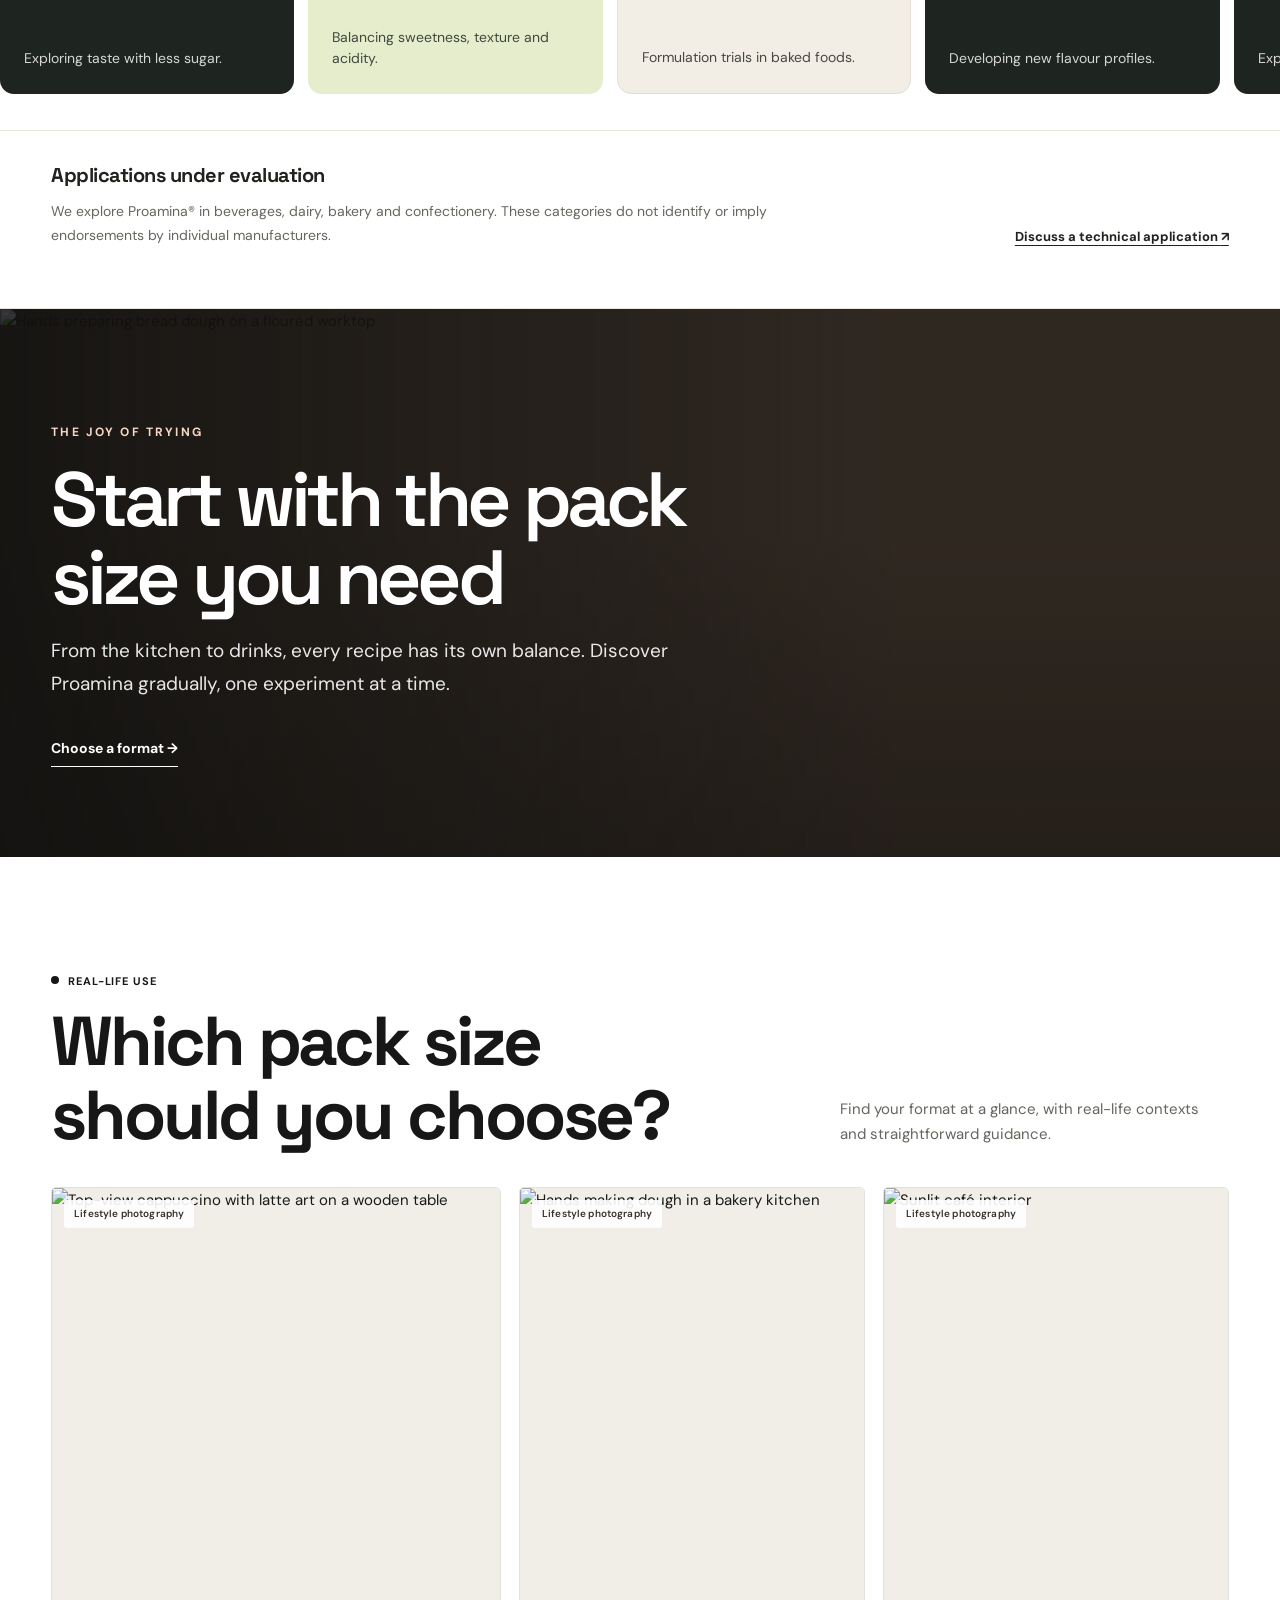
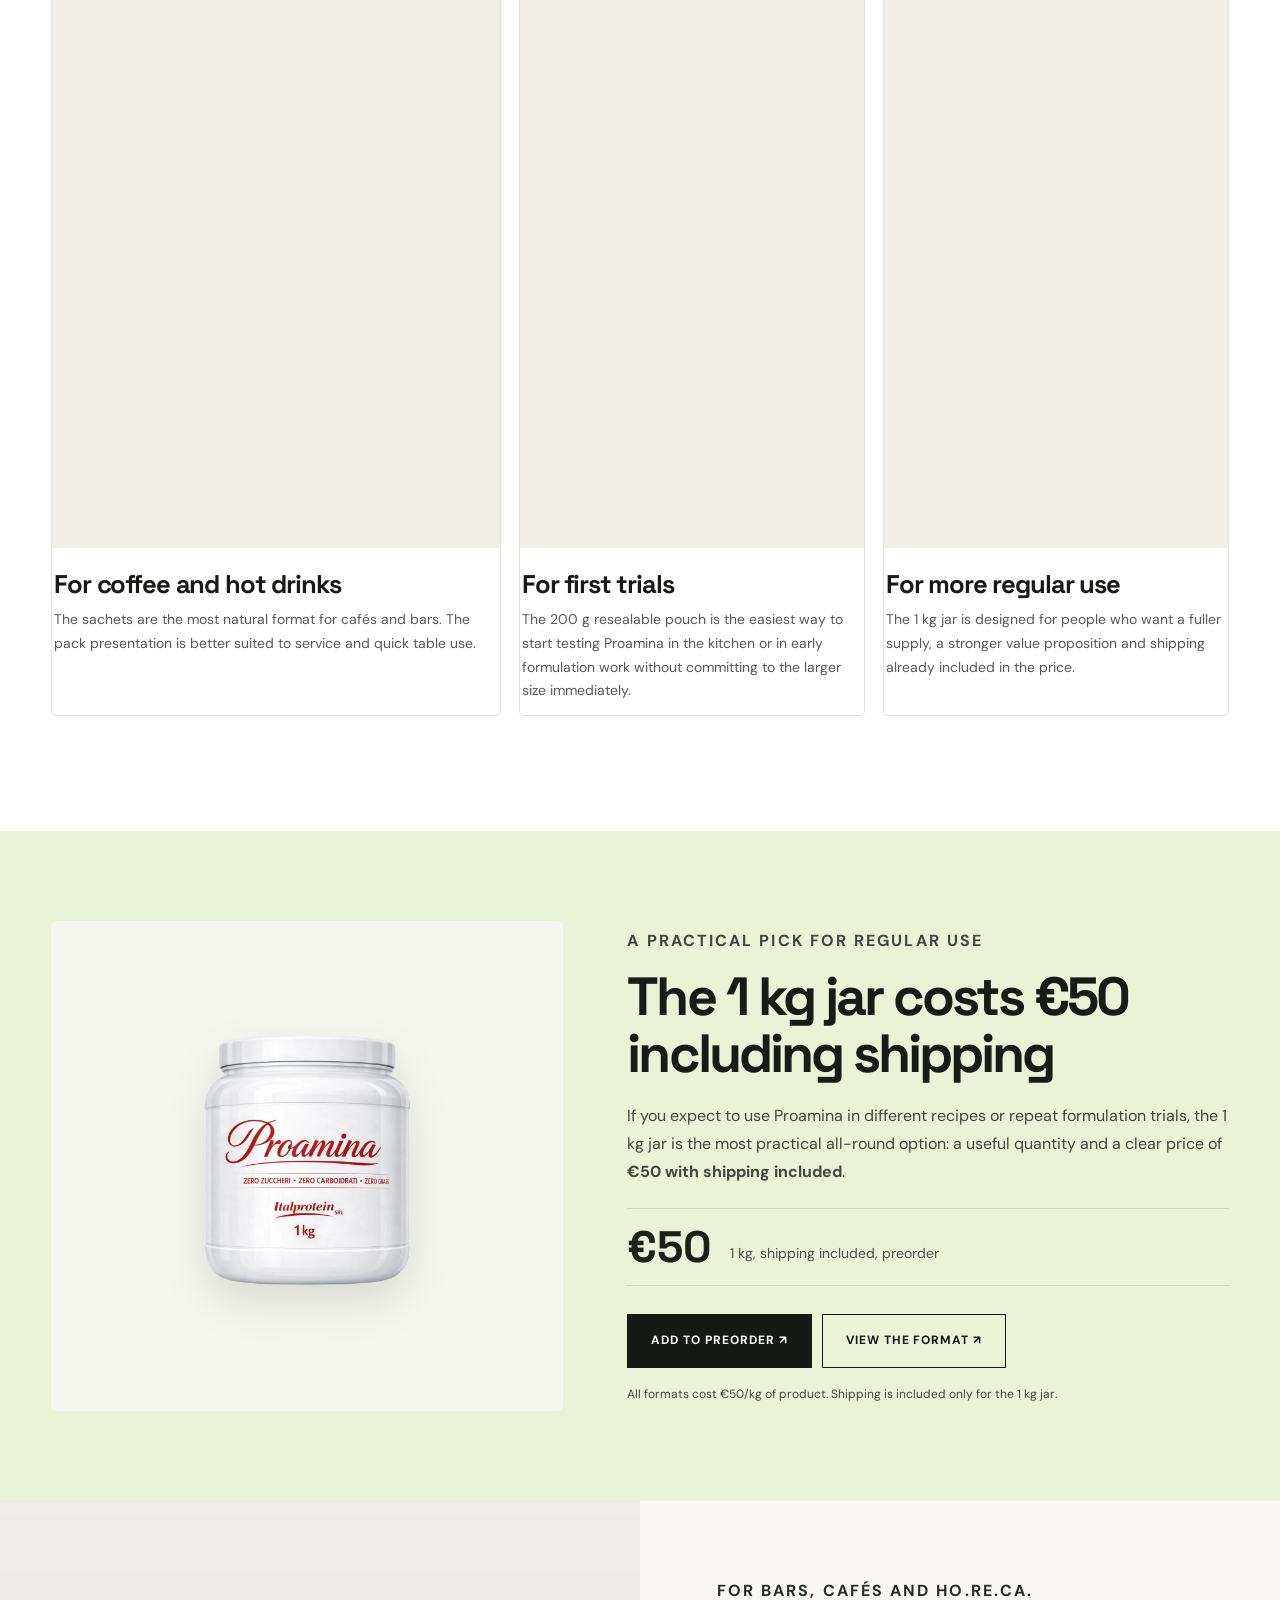
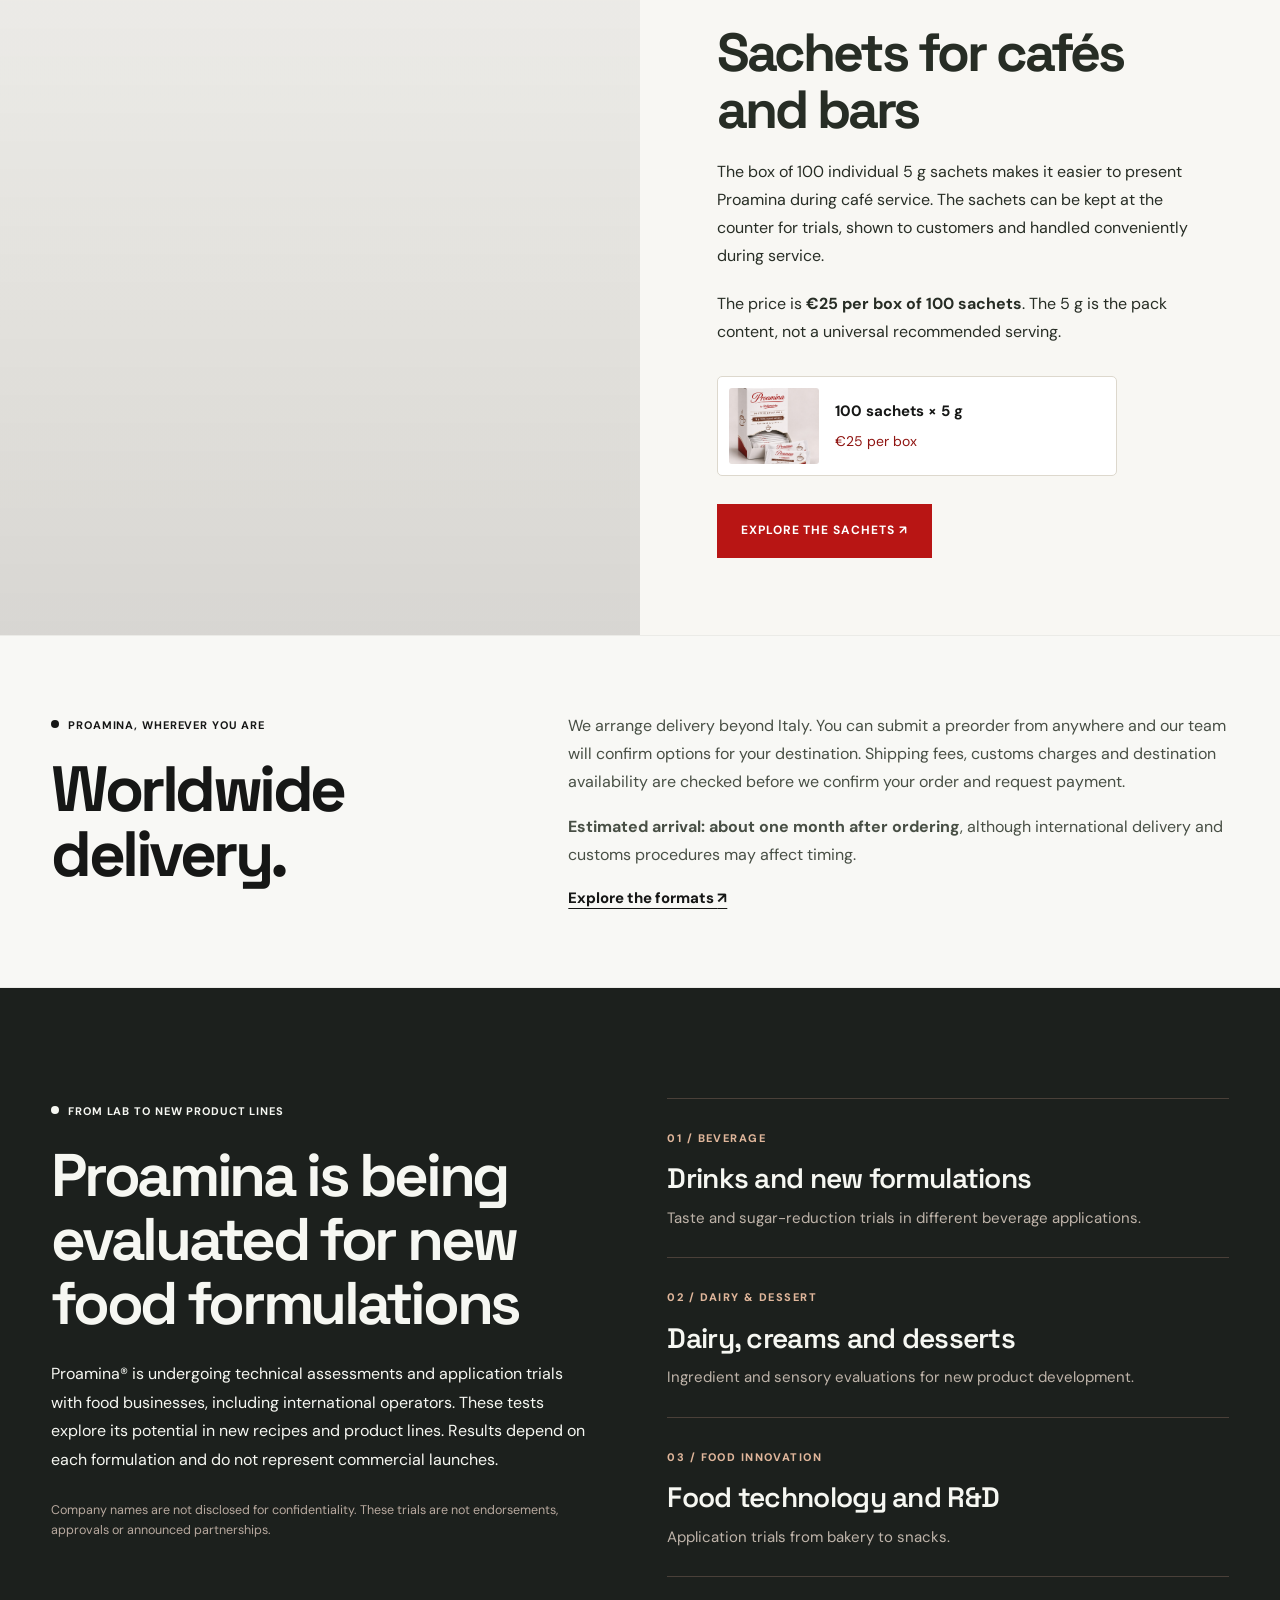
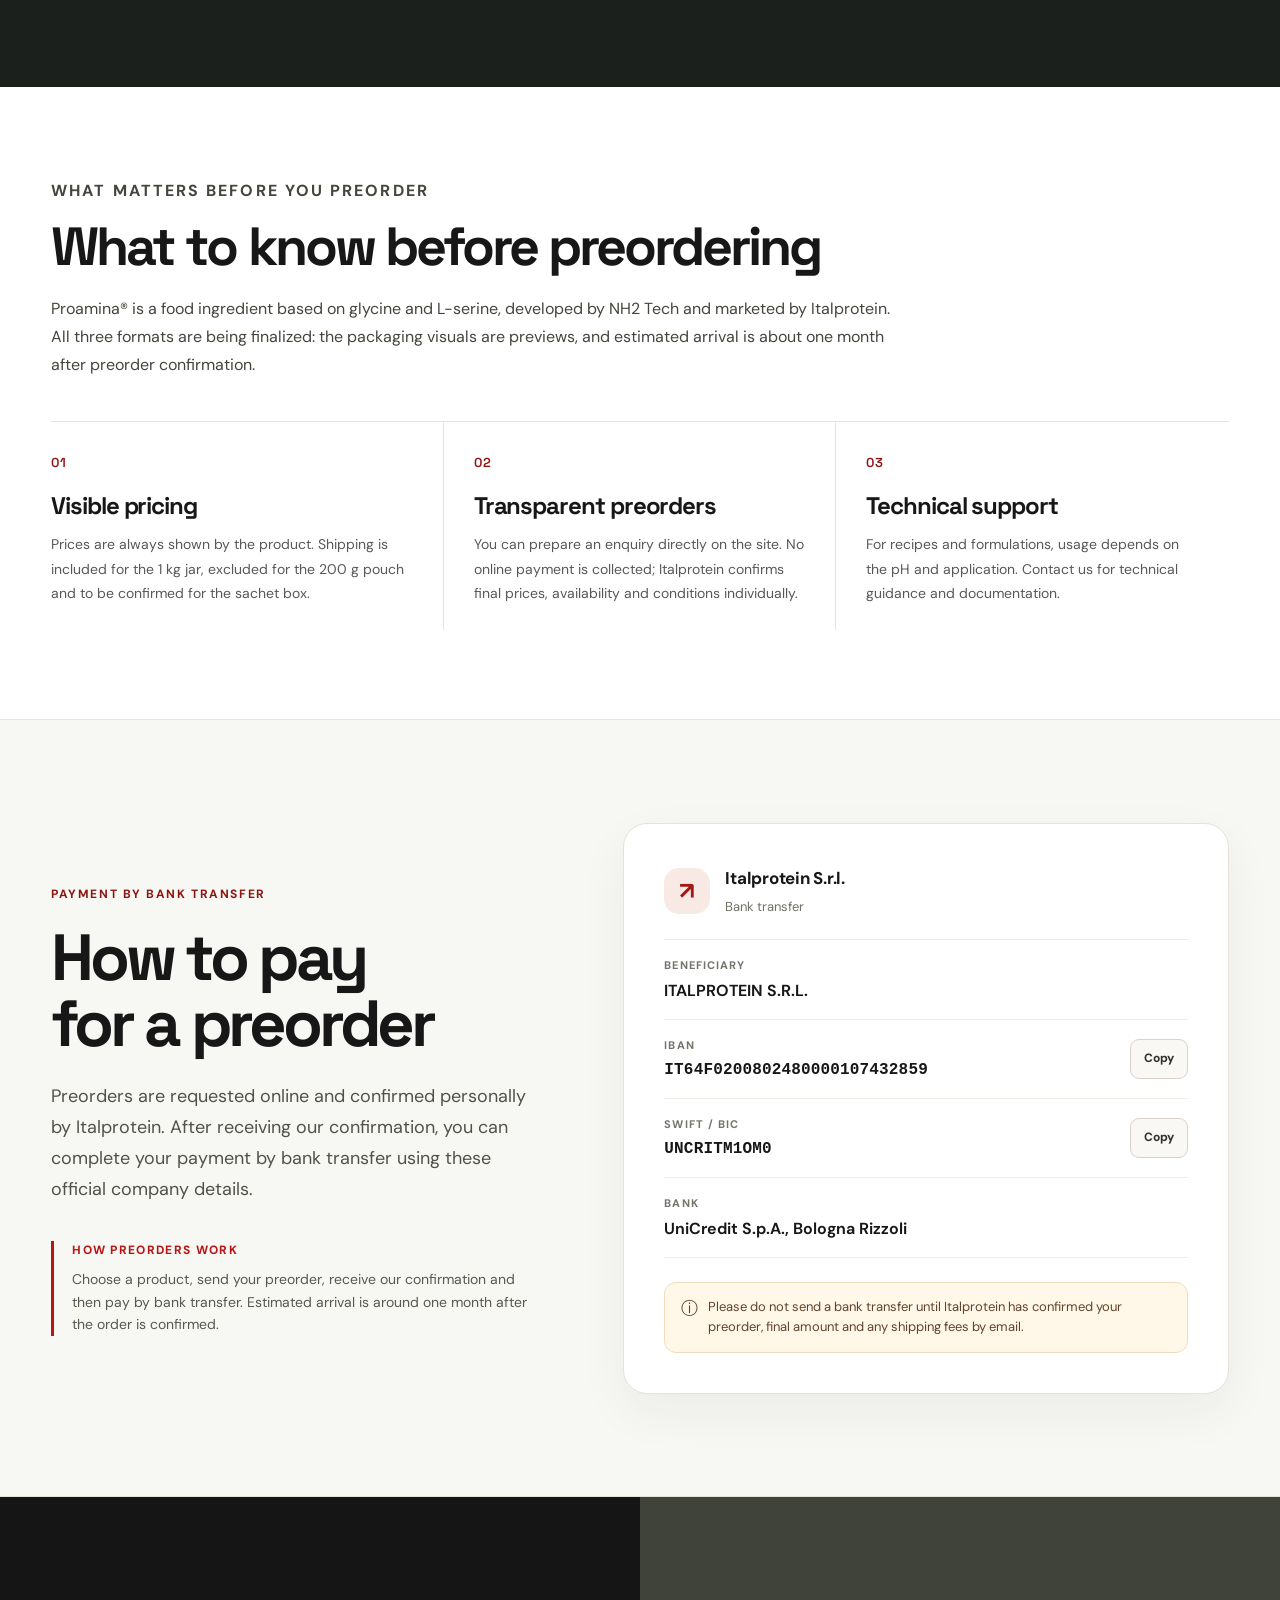
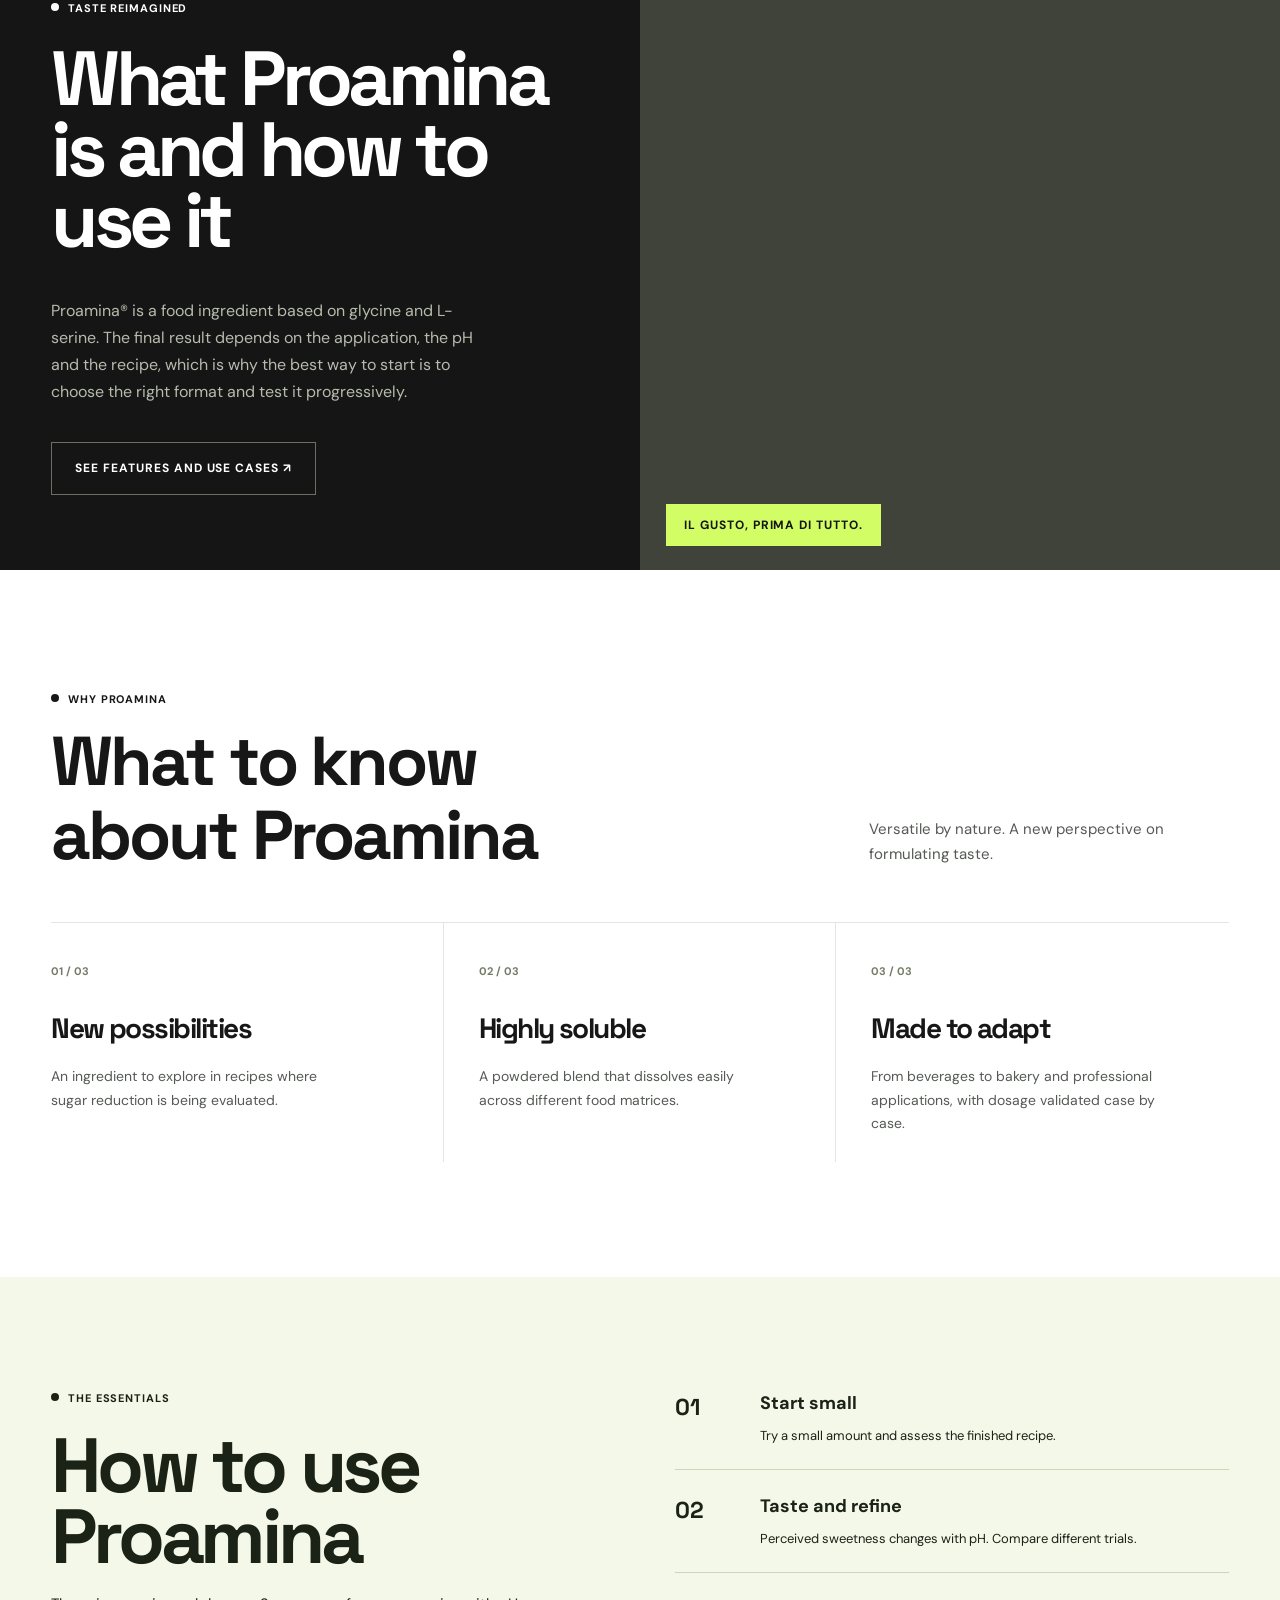
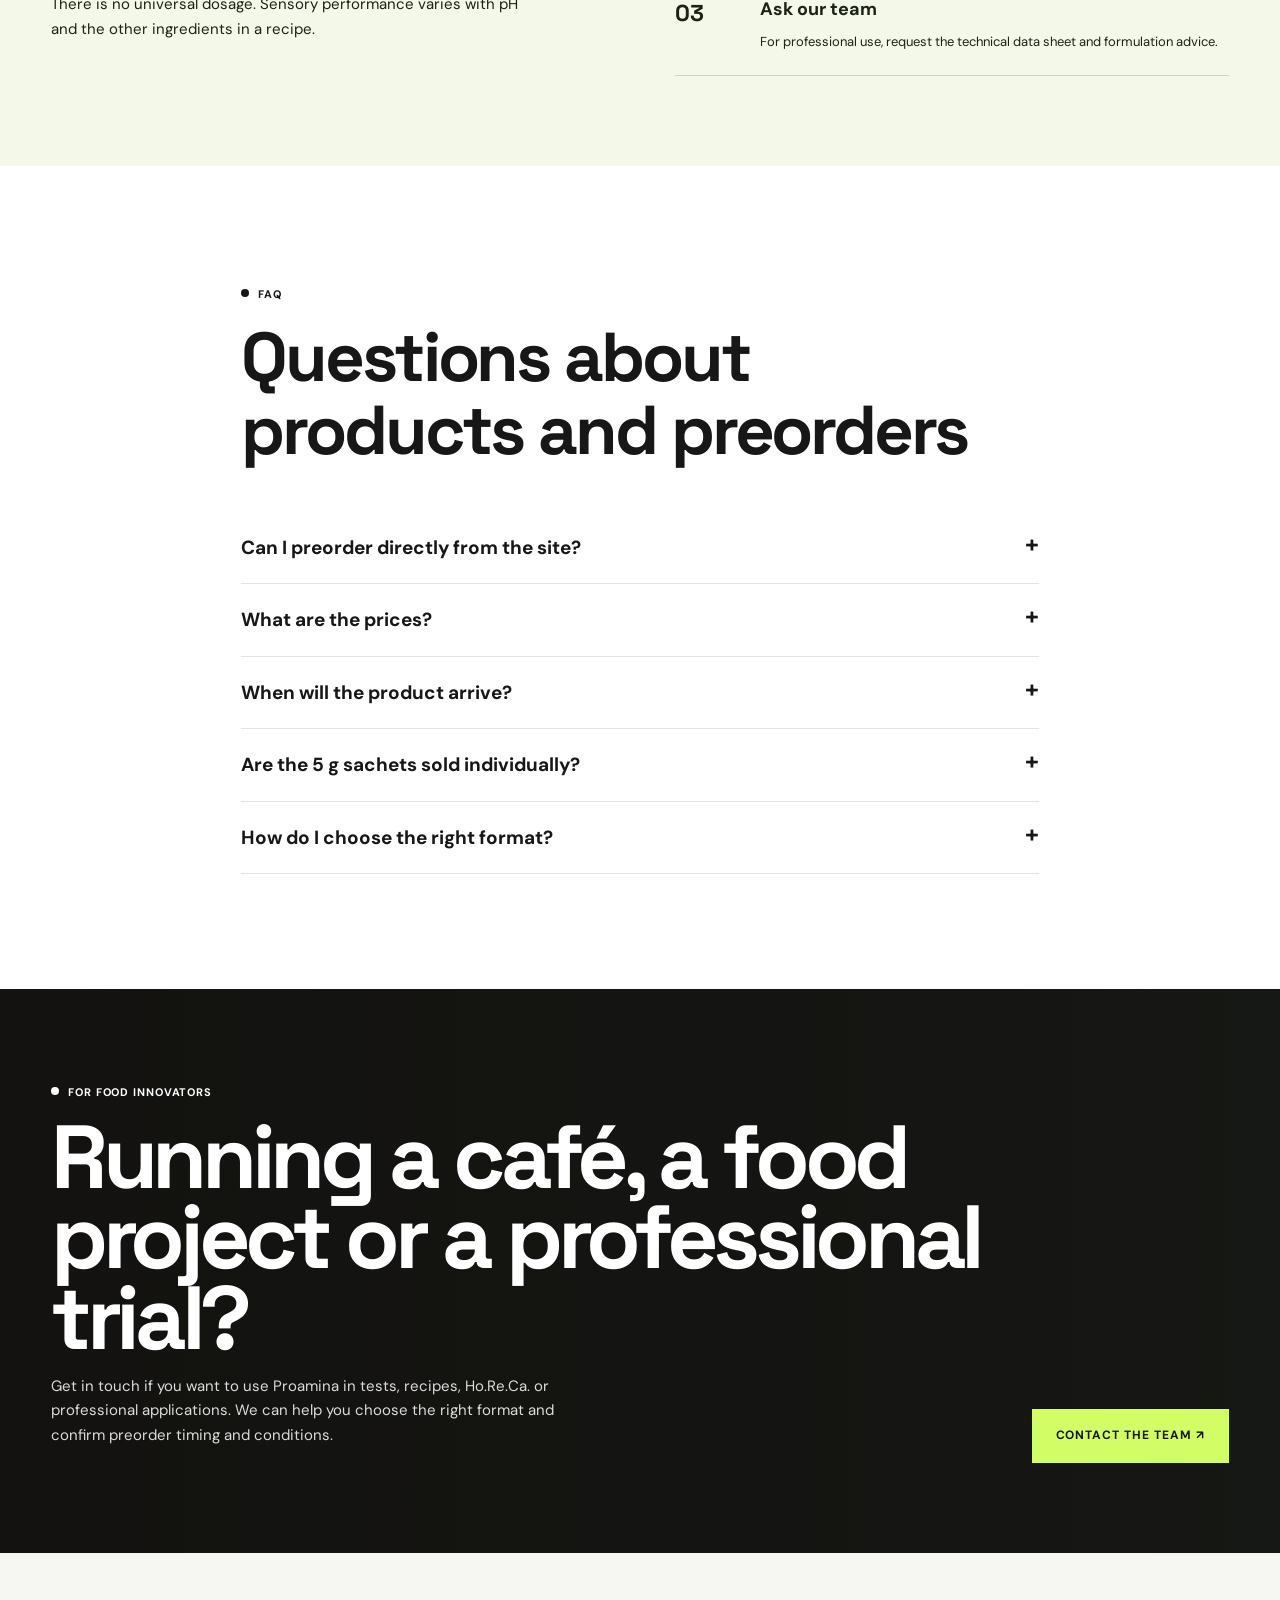
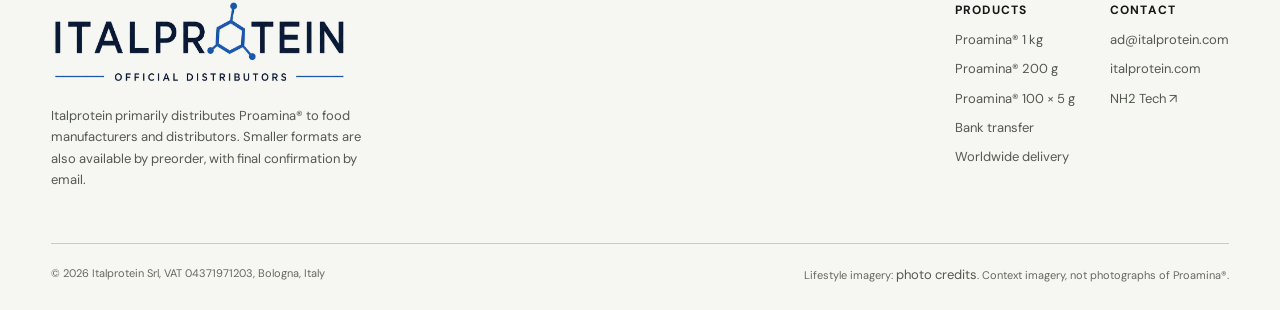
==== commit cf57fd40: "perf: use lightweight still frame from the new hero video as poster" ====
--- a/en-index.html
+++ b/en-index.html
@@ -32,7 +32,7 @@
 <button aria-pressed="true" class="hero-price-card format-option" data-select-product="0" type="button"><strong>1 kg</strong><span>€50</span><small>shipping included</small></button>
 <button aria-pressed="false" class="hero-price-card format-option" data-select-product="1" type="button"><strong>200 g</strong><span>€10</span><small>shipping excluded</small></button>
 <button aria-pressed="false" class="hero-price-card format-option" data-select-product="2" type="button"><strong>100 x 5 g sachets</strong><span>€25</span><small>price per box</small></button>
-</div><div class="hero-choice-cta"><div class="hero-choice-current"><span>Selected format</span><strong id="selectedFormatLabel">1 kg jar, €50</strong><small id="selectedFormatShipping">Shipping included</small></div><button class="btn-primary quick-add-btn" id="quickAddButton" type="button">Add to preorder</button></div><div class="cta-row"><a class="btn-primary" href="#prodotti">See formats and prices <span>↗</span></a><a class="btn-outline" href="#preorder">How preorders work <span>↗</span></a></div><span class="hero-trust" role="note">We ship worldwide. Shipping costs and terms are confirmed before payment.</span><span class="hero-note">Preorders are confirmed by email. Packaging is still being finalized.</span></div><div class="hero-visual hero-product-scene hero-hq" data-selected-format="0"><img class="hero-hq-image" src="assets/img/proamina-hero-hq-20261102.webp" alt="Proamina product range, packaging illustration" width="2872" height="1232" loading="eager" decoding="async" fetchpriority="high"/><video class="hero-ai-video" data-hero-video autoplay muted loop playsinline preload="metadata" poster="assets/img/proamina-hero-hq-20261102.webp" aria-label="Silent Proamina usage video showing preparation in the kitchen and café"><source src="assets/video/proamina-hero.mp4" type="video/mp4"/></video><span class="hero-scene-stamp">Packaging illustration, final designs may differ</span></div></div></section>
+</div><div class="hero-choice-cta"><div class="hero-choice-current"><span>Selected format</span><strong id="selectedFormatLabel">1 kg jar, €50</strong><small id="selectedFormatShipping">Shipping included</small></div><button class="btn-primary quick-add-btn" id="quickAddButton" type="button">Add to preorder</button></div><div class="cta-row"><a class="btn-primary" href="#prodotti">See formats and prices <span>↗</span></a><a class="btn-outline" href="#preorder">How preorders work <span>↗</span></a></div><span class="hero-trust" role="note">We ship worldwide. Shipping costs and terms are confirmed before payment.</span><span class="hero-note">Preorders are confirmed by email. Packaging is still being finalized.</span></div><div class="hero-visual hero-product-scene hero-hq" data-selected-format="0"><img class="hero-hq-image" src="assets/img/proamina-hero-hq-20261102.webp" alt="Proamina product range, packaging illustration" width="2872" height="1232" loading="eager" decoding="async" fetchpriority="high"/><video class="hero-ai-video" data-hero-video autoplay muted loop playsinline preload="metadata" poster="assets/img/proamina-hero-video-poster.jpg" aria-label="Silent Proamina usage video showing preparation in the kitchen and café"><source src="assets/video/proamina-hero.mp4" type="video/mp4"/></video><span class="hero-scene-stamp">Packaging illustration, final designs may differ</span></div></div></section>
 
 
 <section class="about-italprotein" id="chi-siamo" aria-labelledby="about-italprotein-title">
--- a/assets/premium-motion.css
+++ b/assets/premium-motion.css
@@ -104,3 +104,17 @@
   .promo-live-title{animation:none!important;transition:none!important;}
   .promo-film-video{display:none!important;}
 }
+
+
+/* User-provided Proamina video in the primary hero, kept silent and lightweight. */
+.hero .hero-product-scene.hero-hq .hero-ai-video{
+  display:block;position:absolute;inset:0;width:100%;height:100%;object-fit:cover;
+  object-position:center center;z-index:2;opacity:0;pointer-events:none;
+  transition:opacity .38s ease;background:#e9e2d8;
+}
+.hero .hero-product-scene.hero-hq.hero-video-playing .hero-ai-video{opacity:1}
+.hero .hero-product-scene.hero-hq .hero-scene-stamp{z-index:4}
+@media (prefers-reduced-motion: reduce) {
+  .hero .hero-product-scene.hero-hq .hero-ai-video{display:none!important}
+  .hero .hero-product-scene.hero-hq.hero-video-playing .hero-ai-video{opacity:0!important}
+}
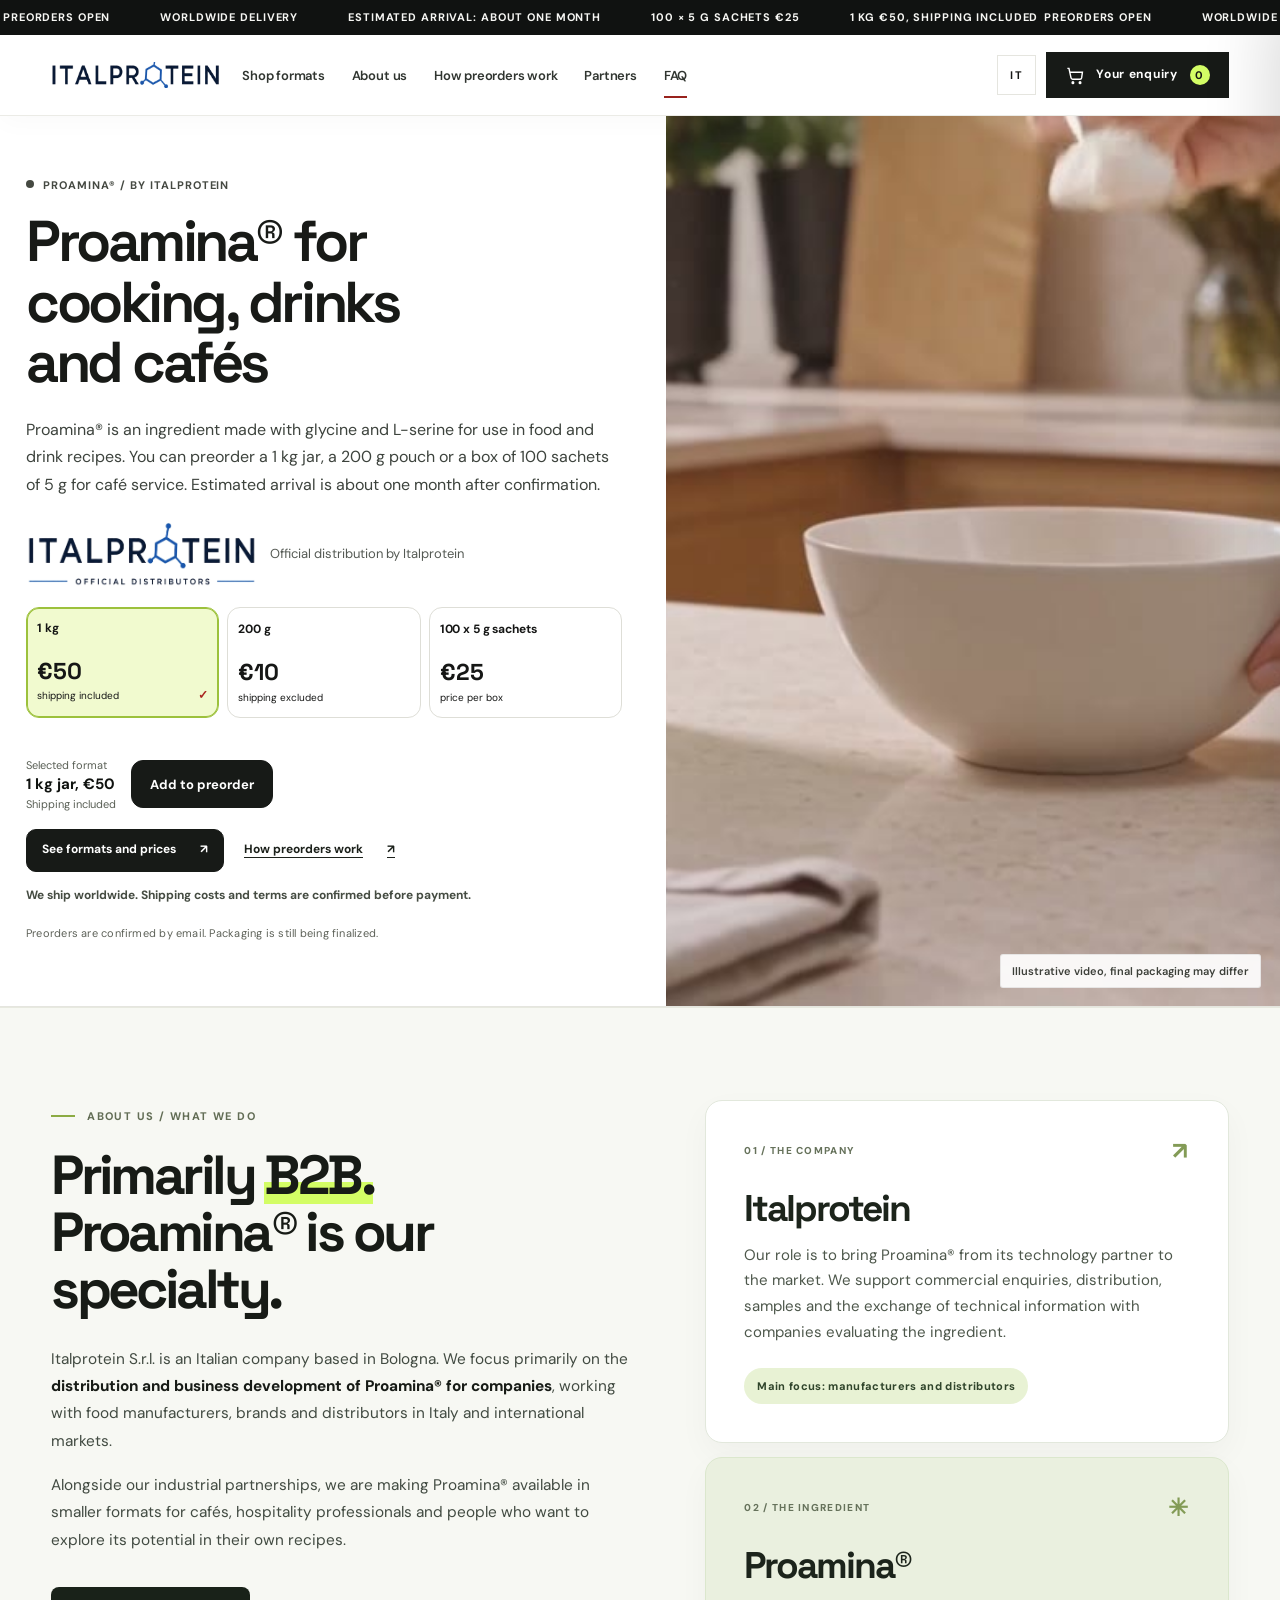
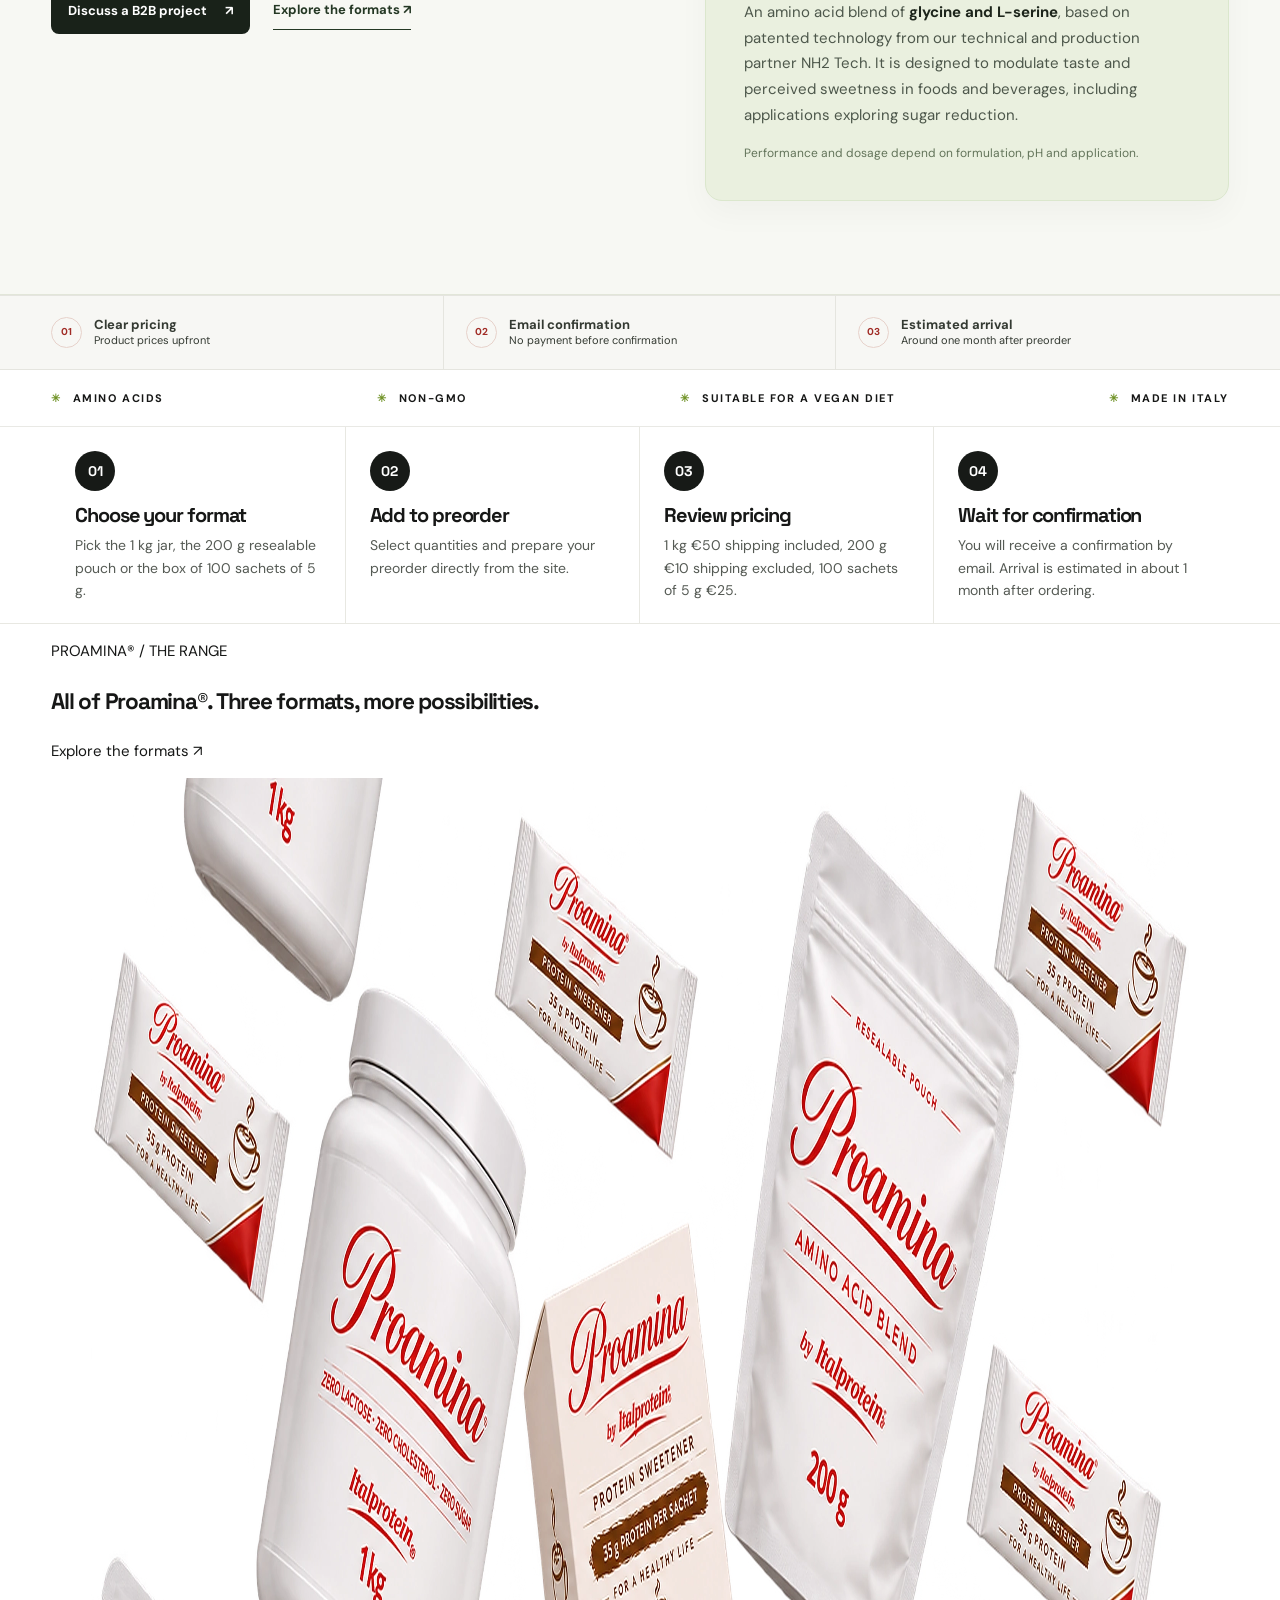
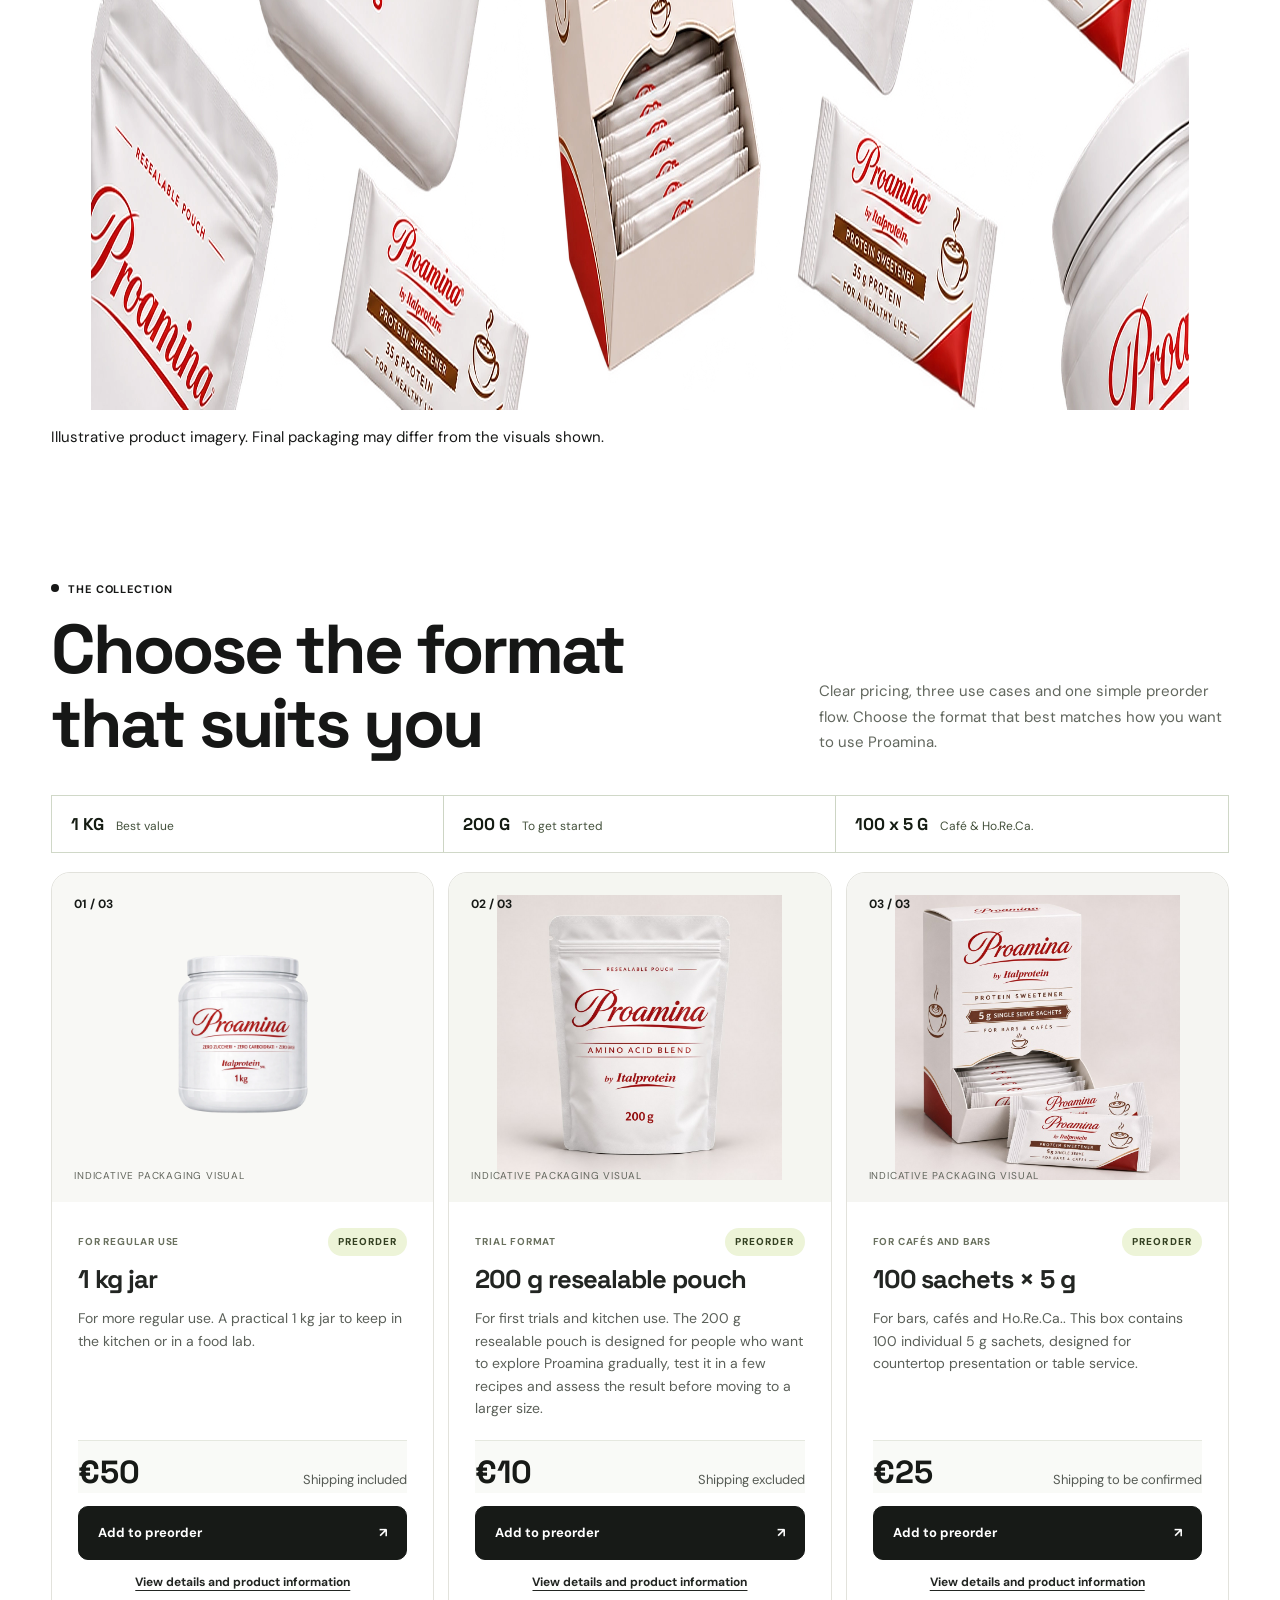
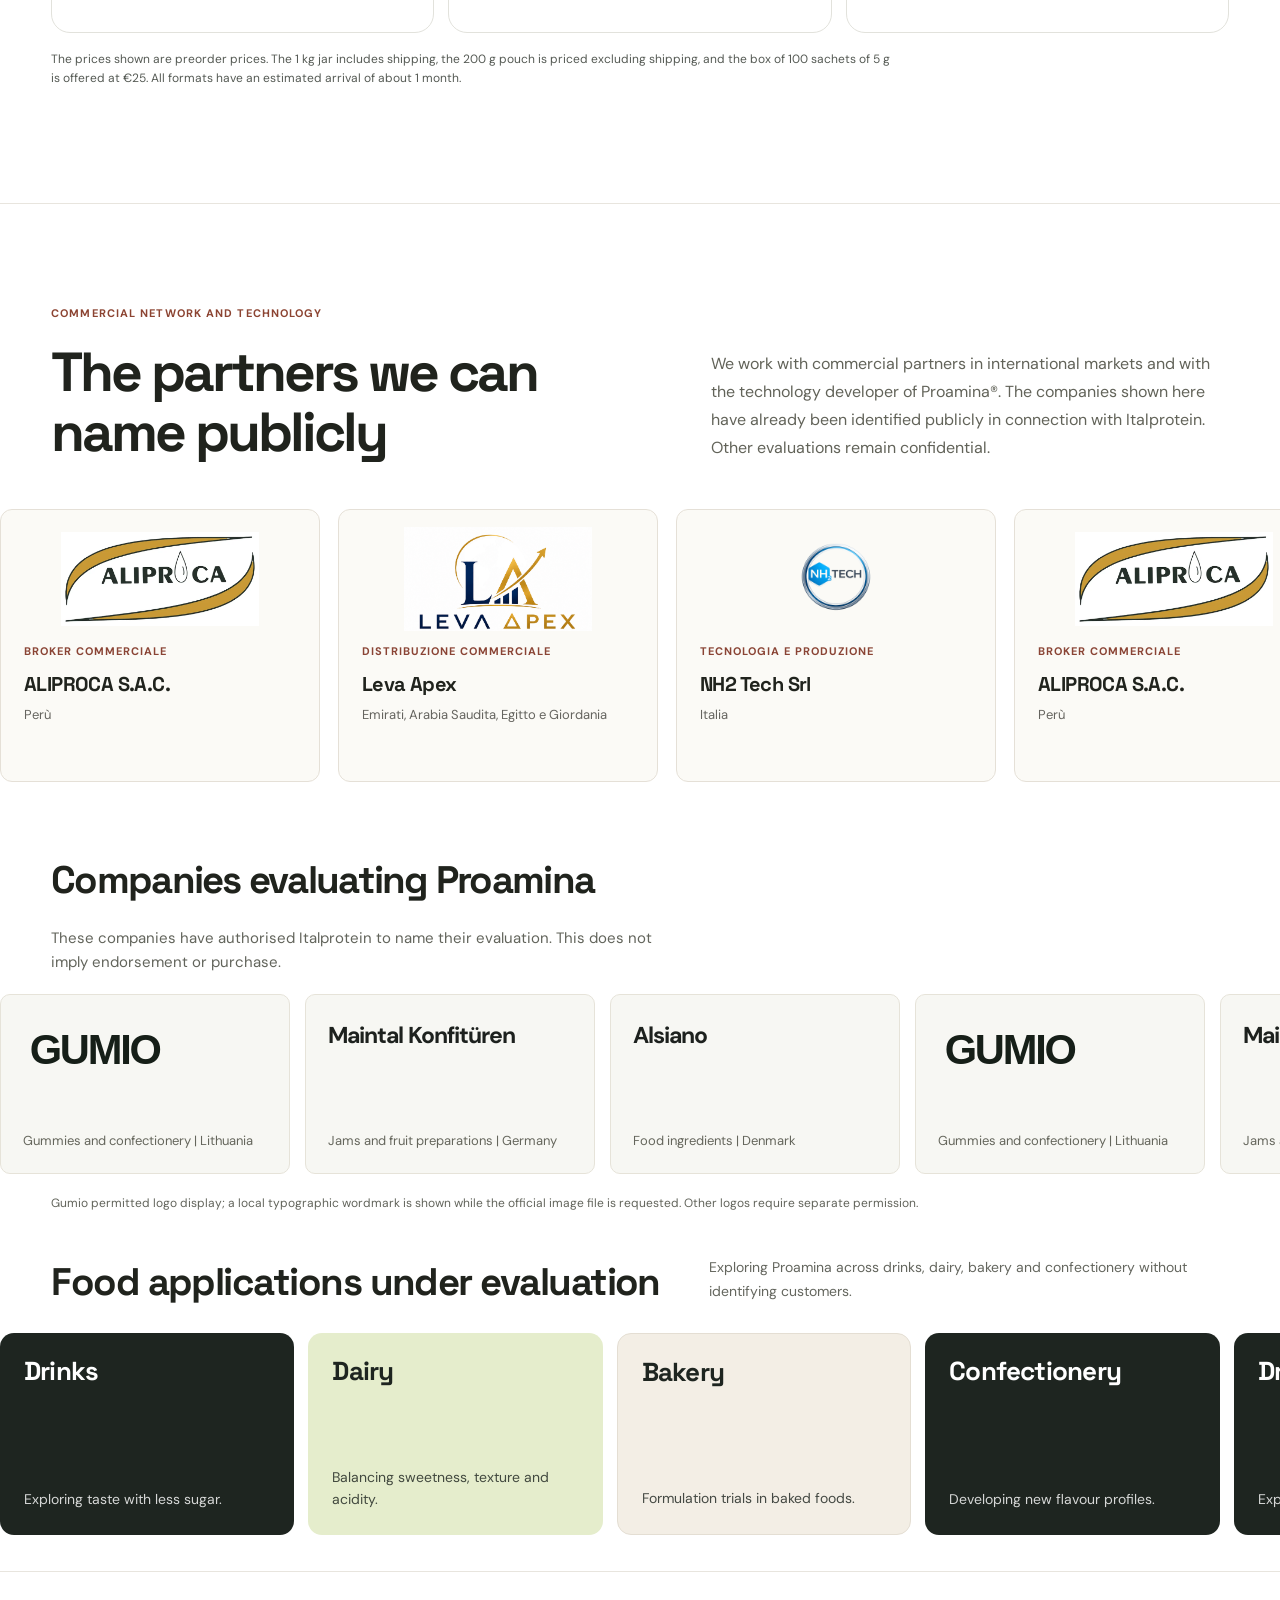
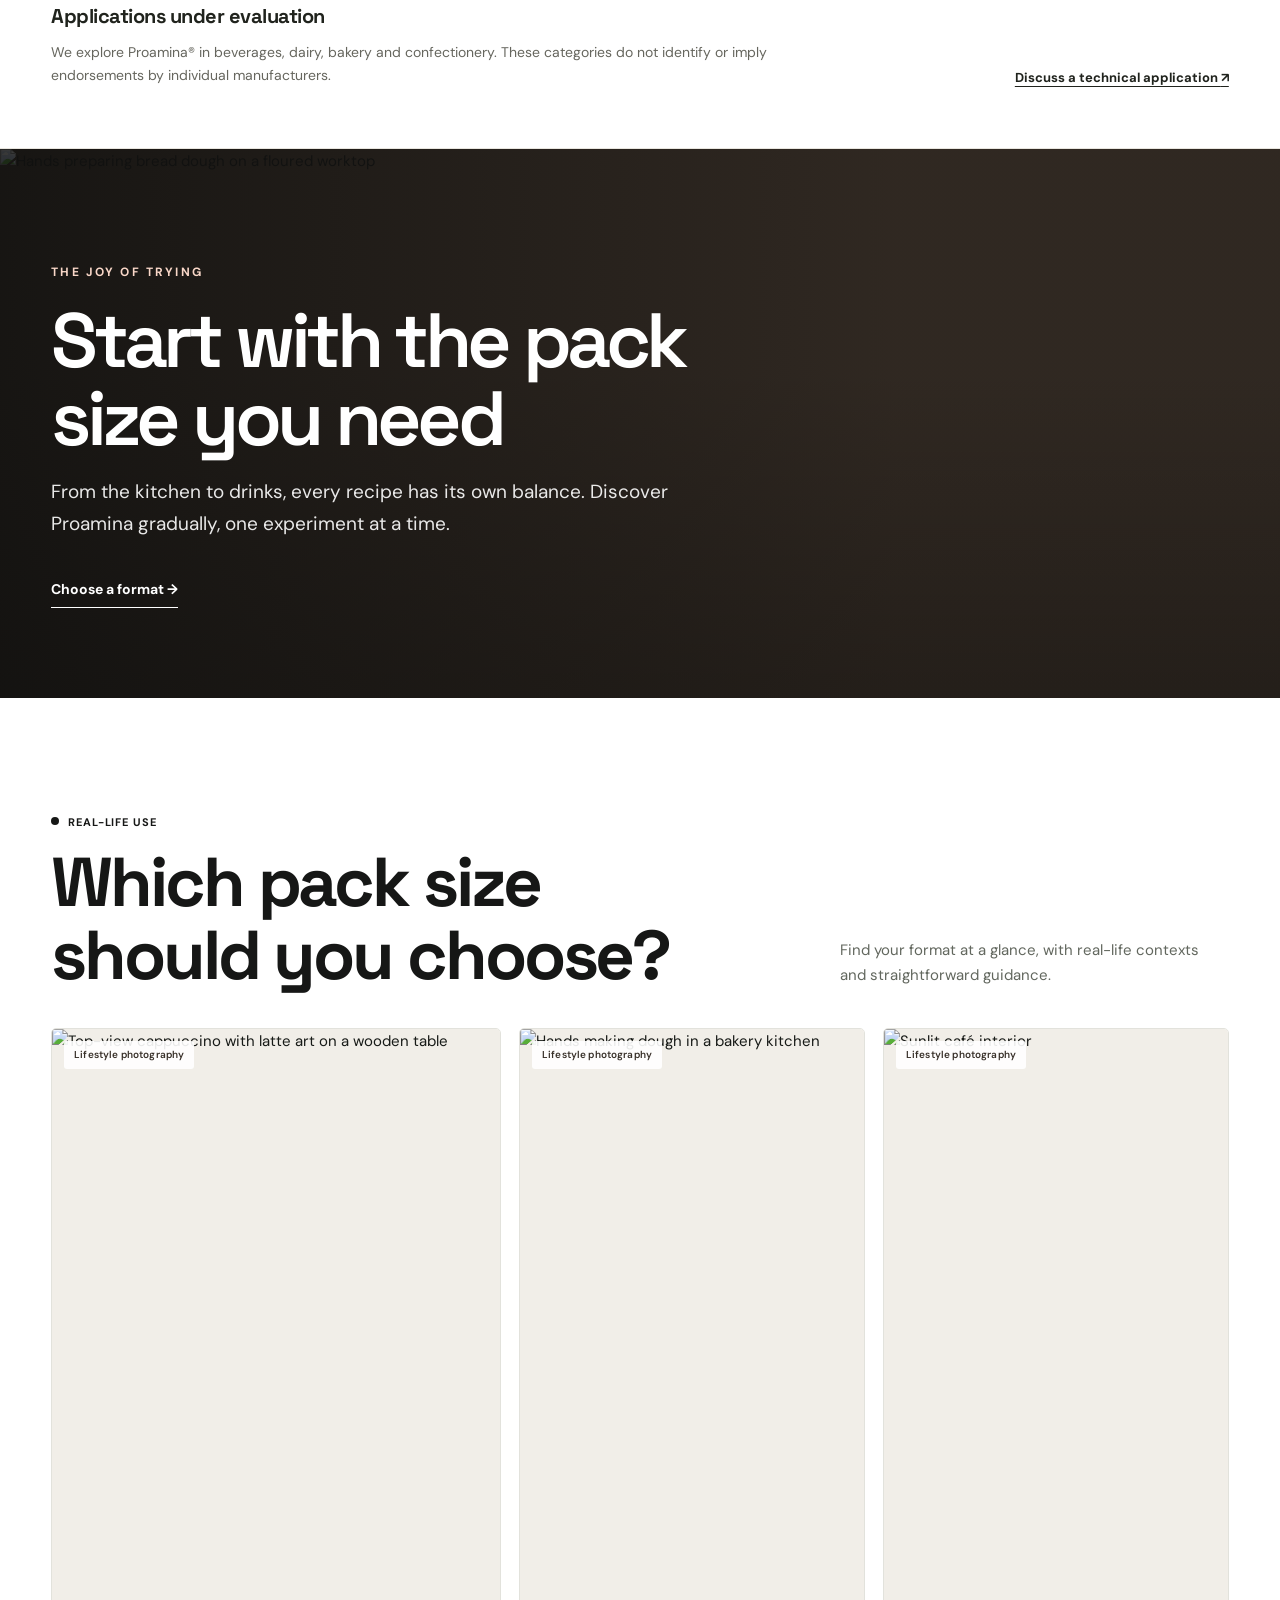
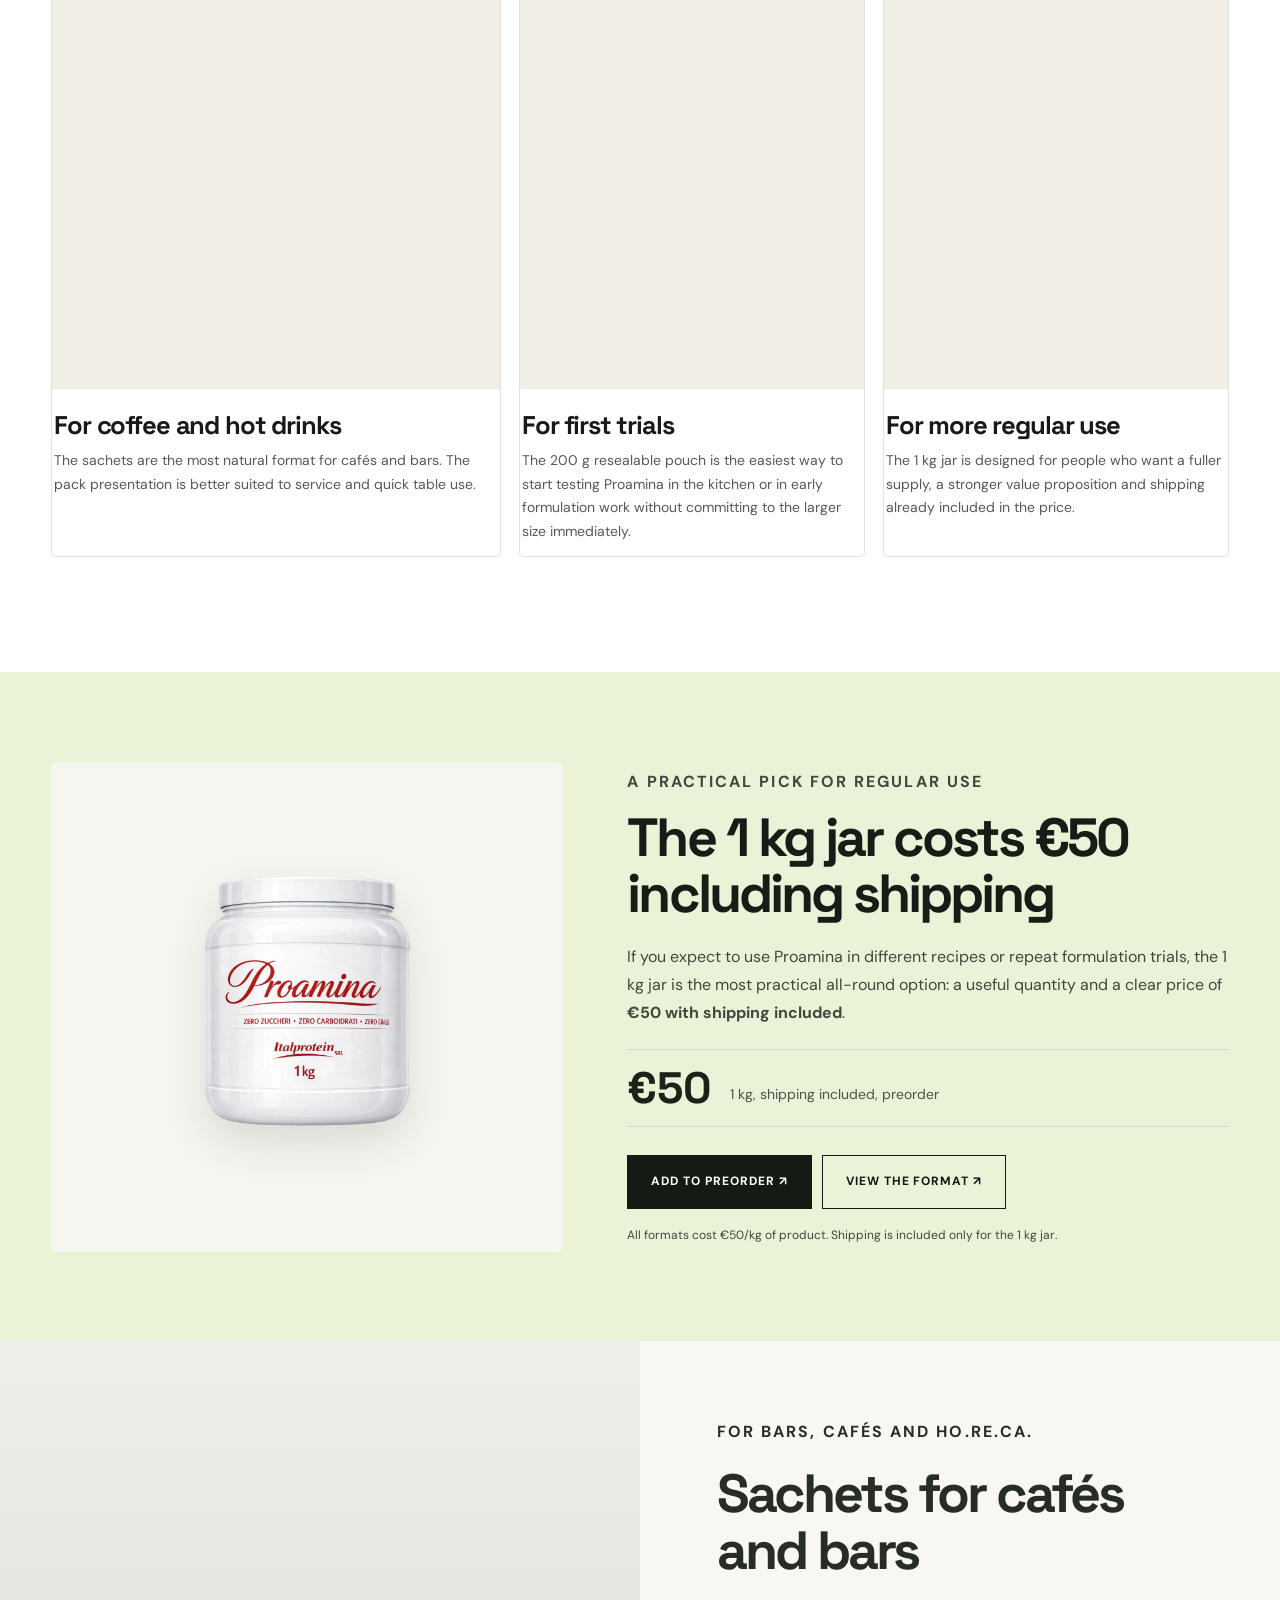
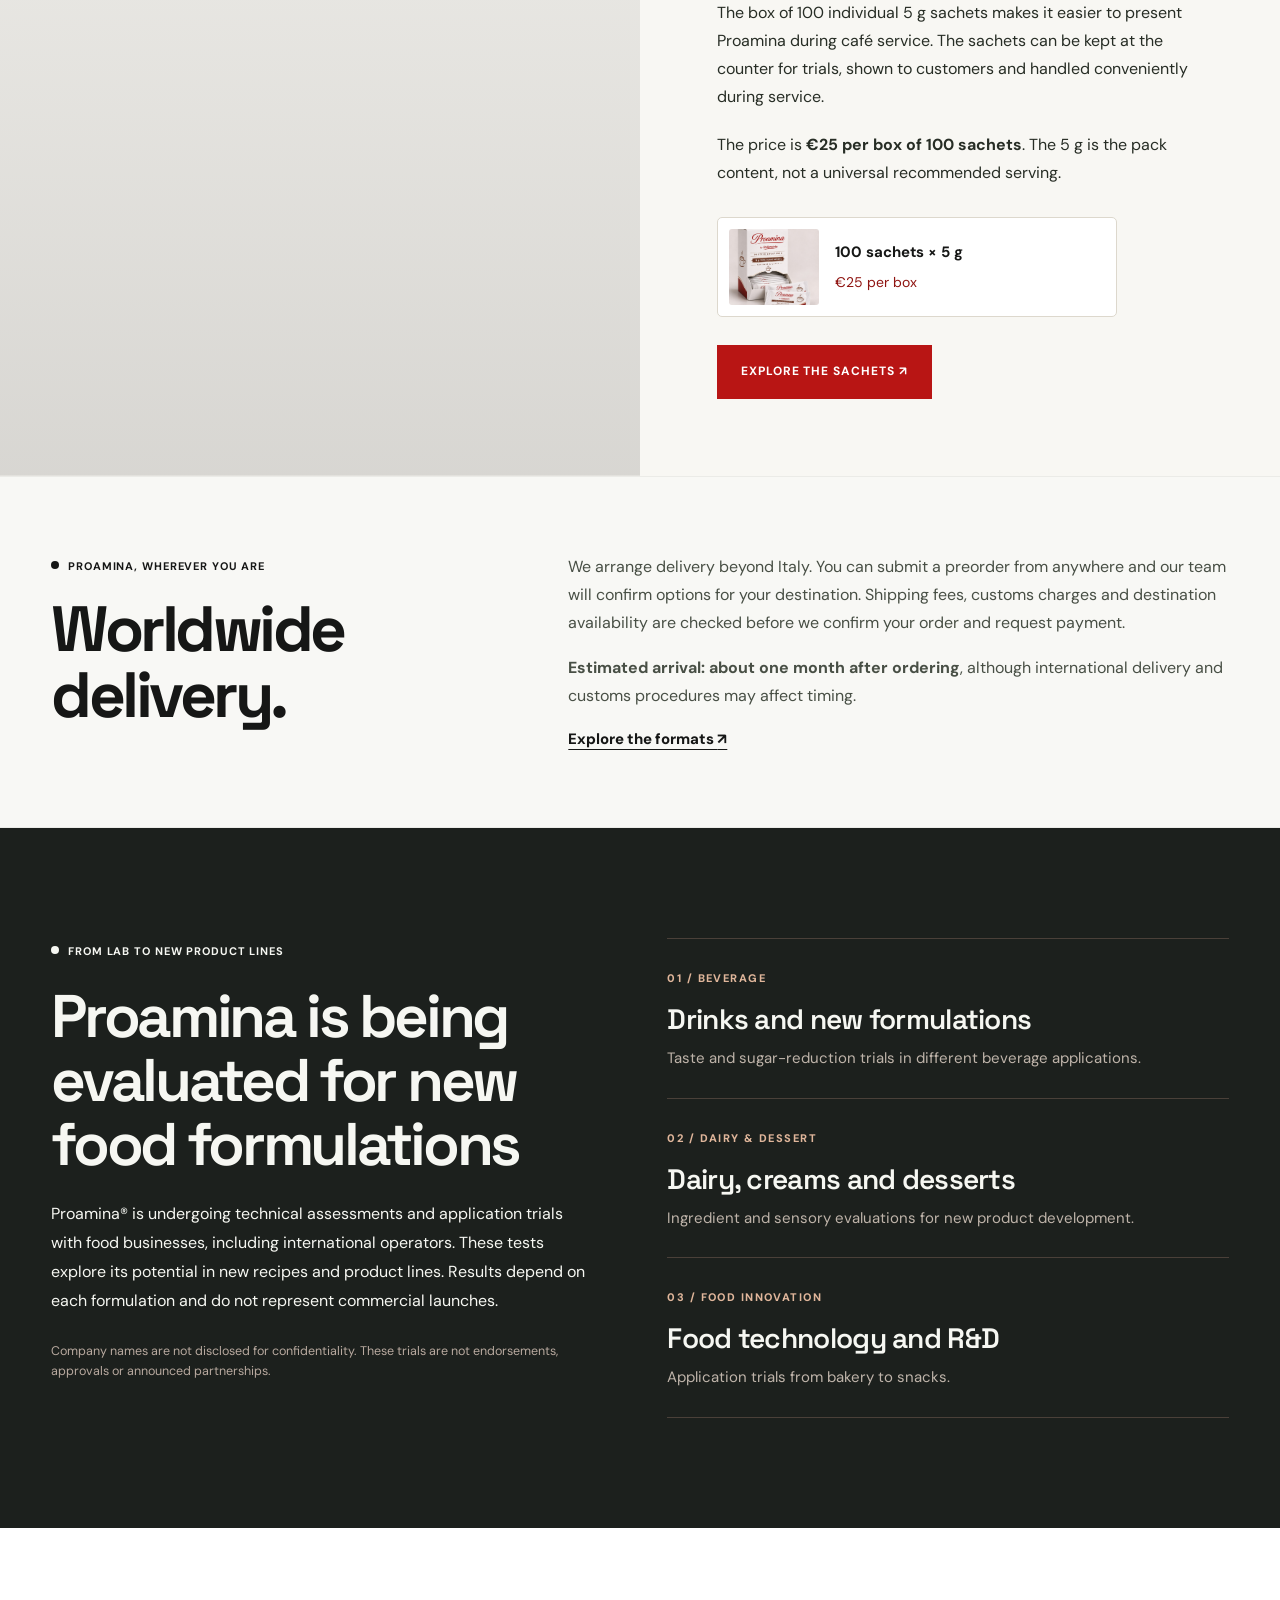
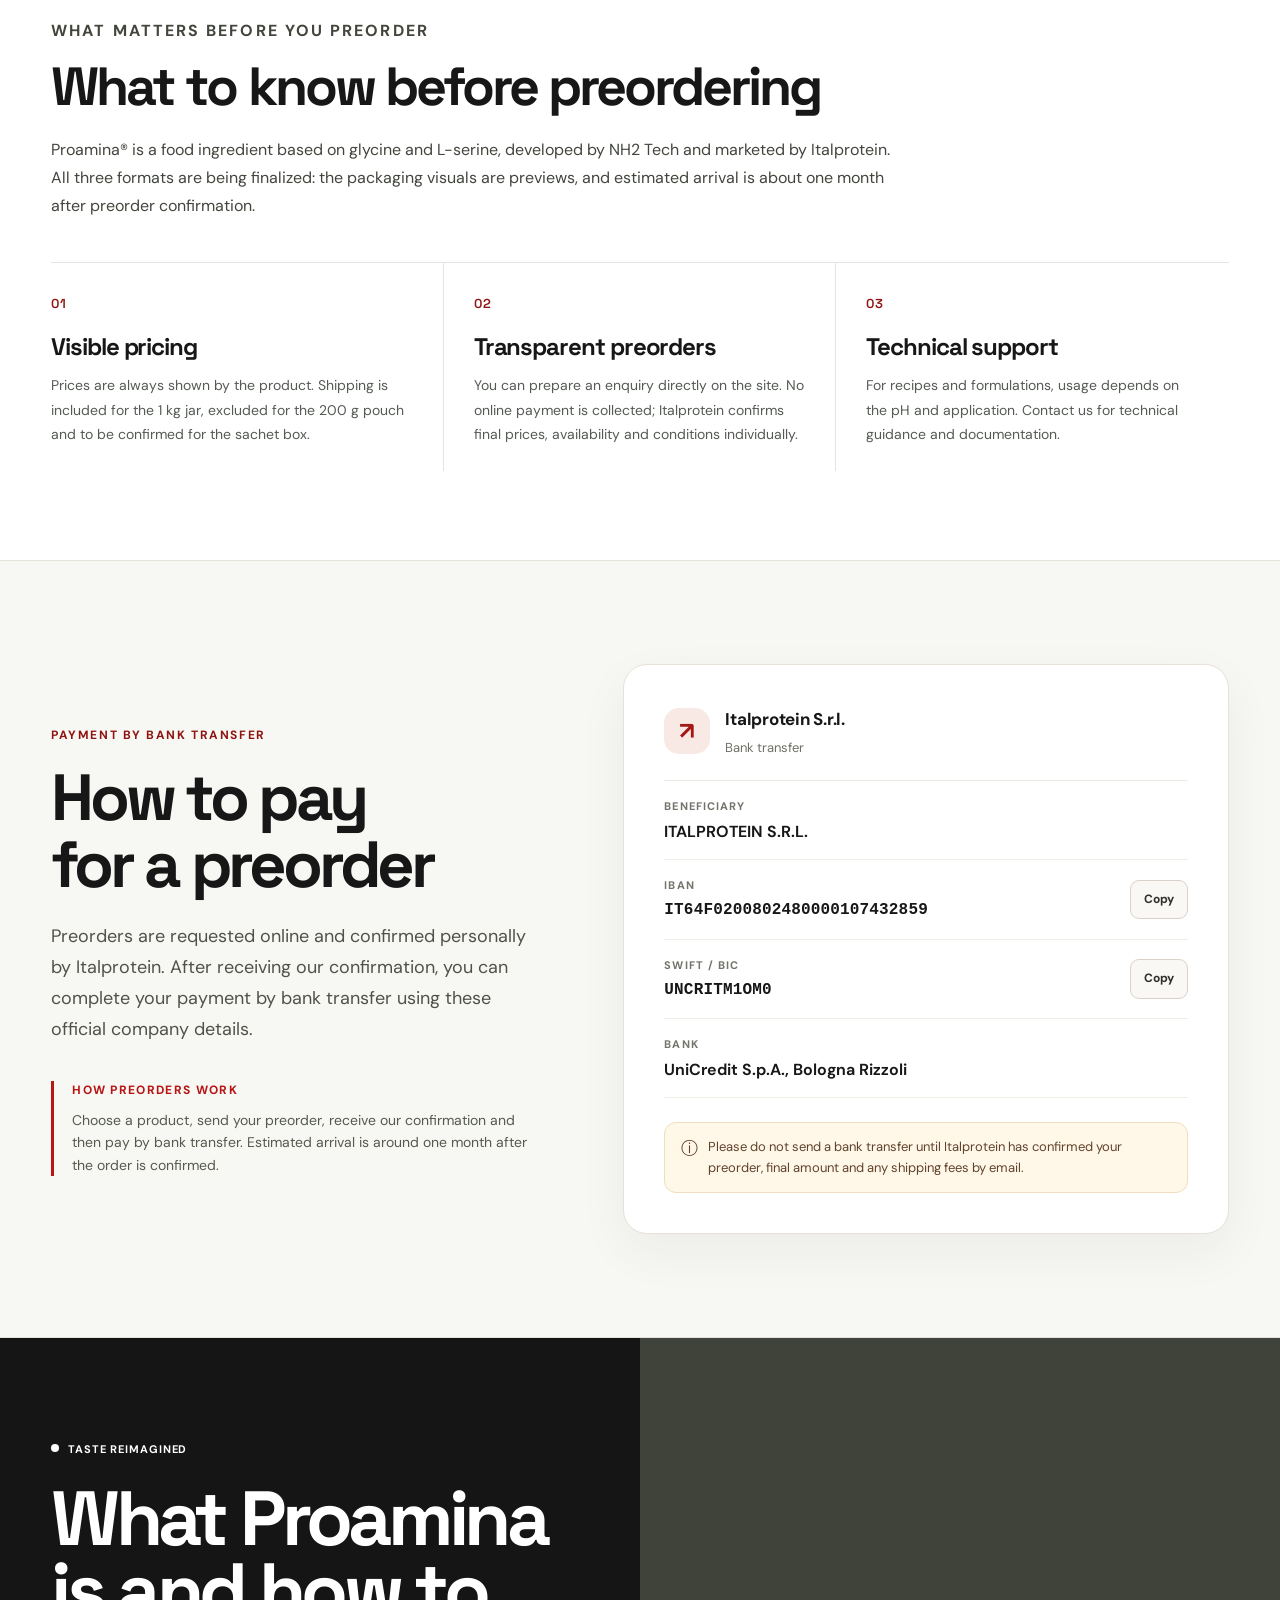
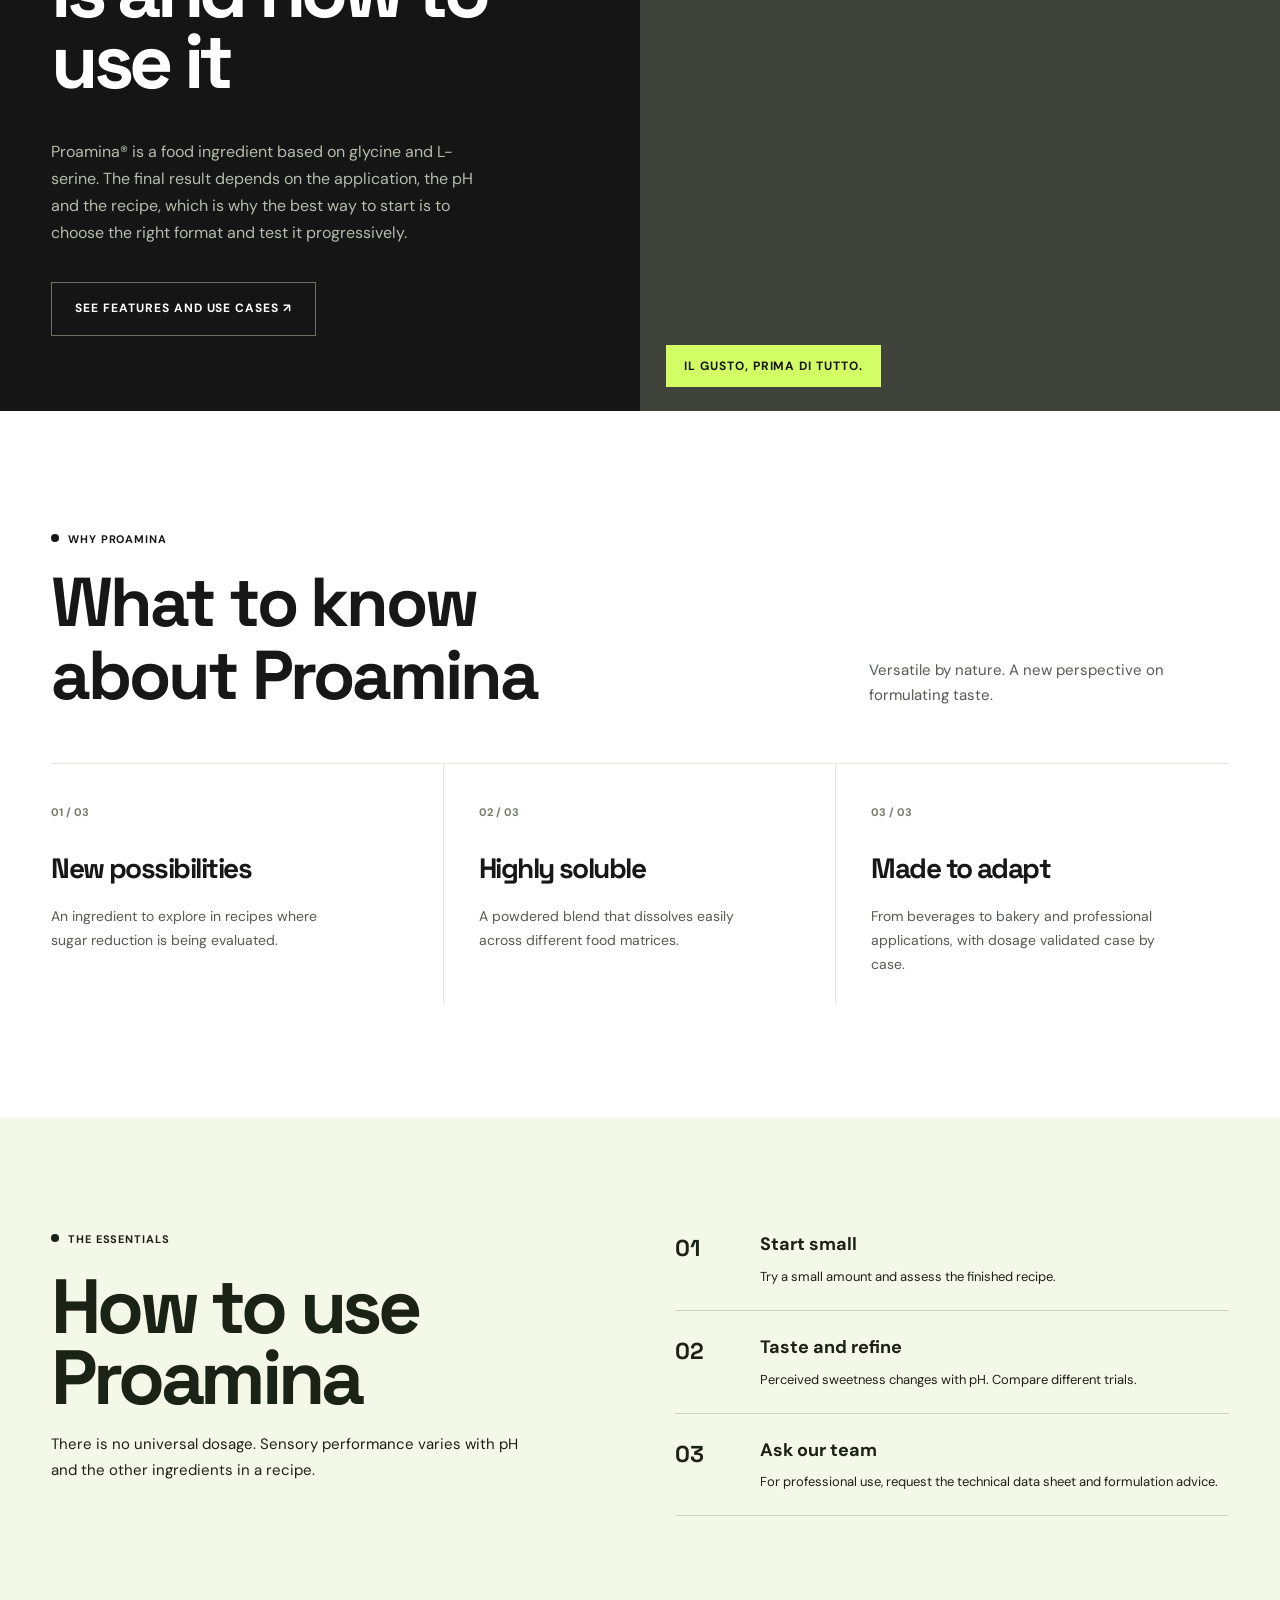
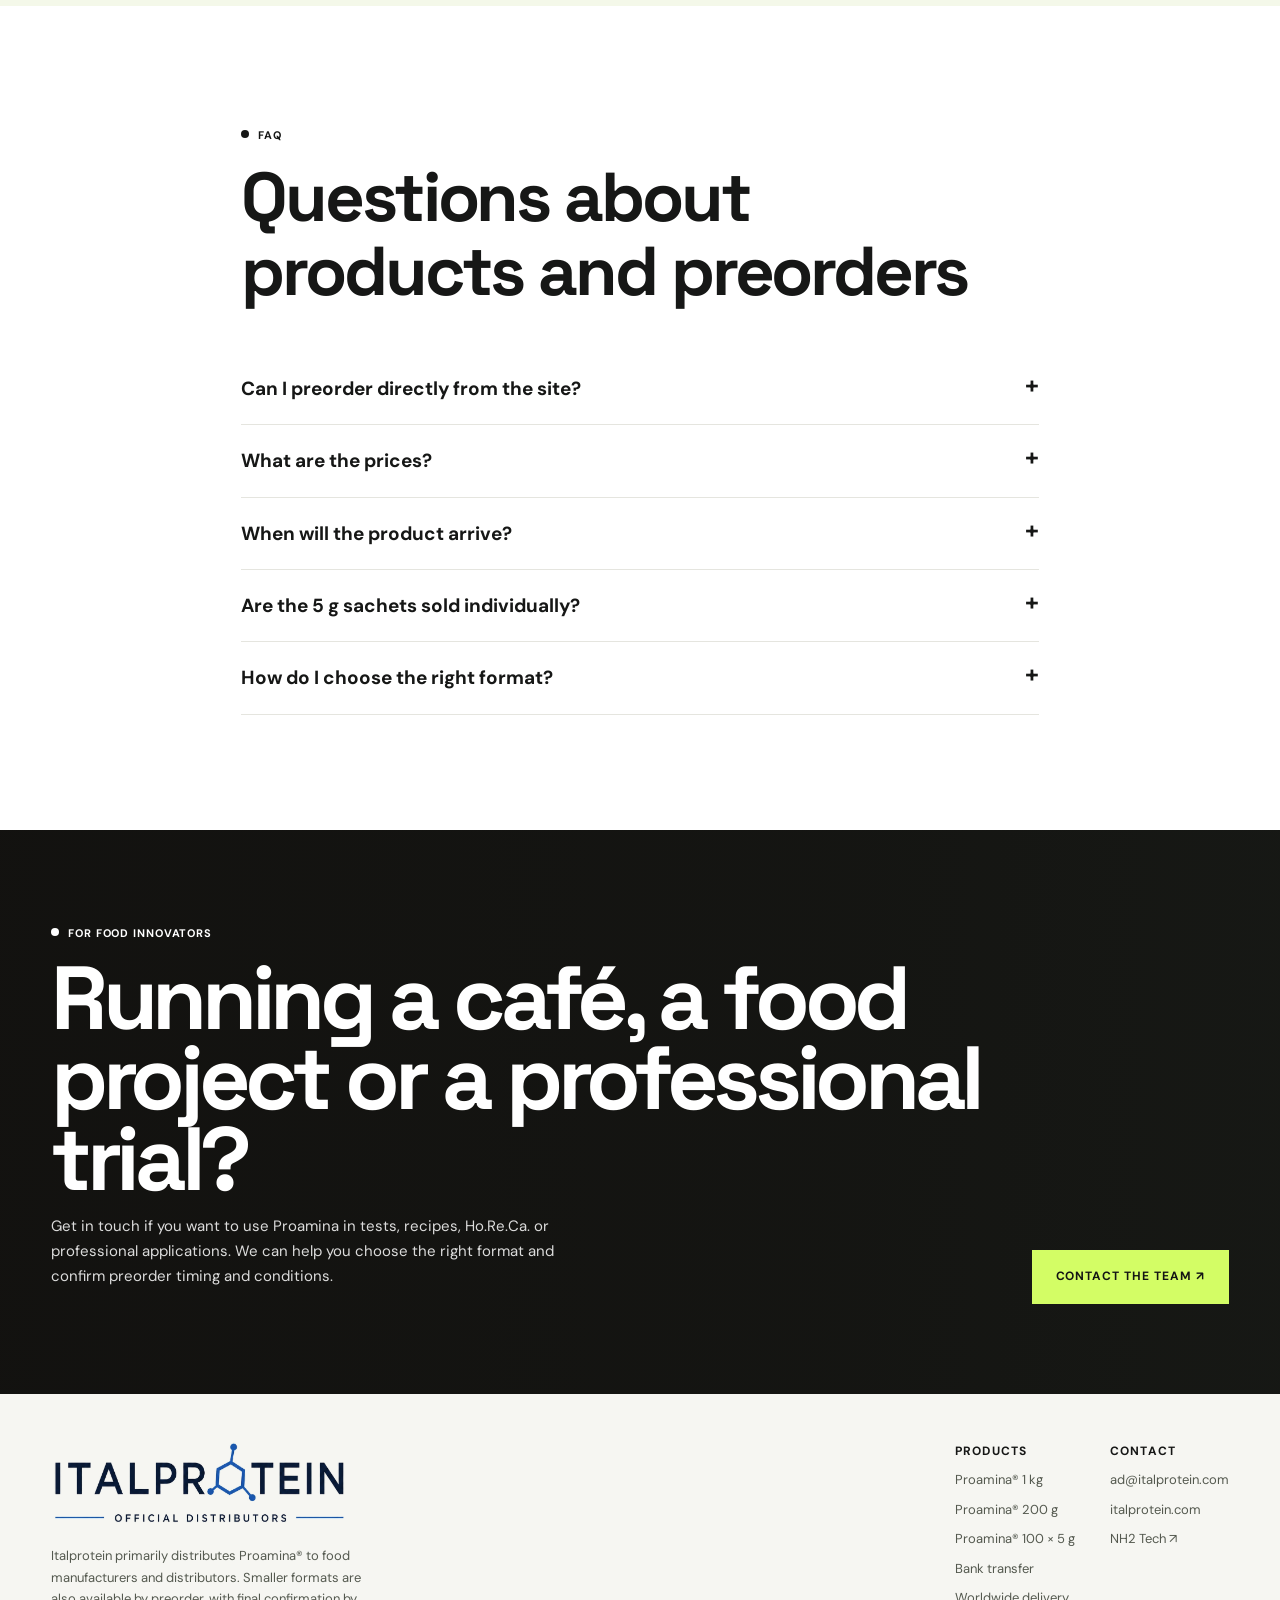
==== commit e9ad123f: "feat: restore Proamina product lineup as a dedicated showcase and clean up video hero poster (en-ind" ====
--- a/en-index.html
+++ b/en-index.html
@@ -32,7 +32,7 @@
 <button aria-pressed="true" class="hero-price-card format-option" data-select-product="0" type="button"><strong>1 kg</strong><span>€50</span><small>shipping included</small></button>
 <button aria-pressed="false" class="hero-price-card format-option" data-select-product="1" type="button"><strong>200 g</strong><span>€10</span><small>shipping excluded</small></button>
 <button aria-pressed="false" class="hero-price-card format-option" data-select-product="2" type="button"><strong>100 x 5 g sachets</strong><span>€25</span><small>price per box</small></button>
-</div><div class="hero-choice-cta"><div class="hero-choice-current"><span>Selected format</span><strong id="selectedFormatLabel">1 kg jar, €50</strong><small id="selectedFormatShipping">Shipping included</small></div><button class="btn-primary quick-add-btn" id="quickAddButton" type="button">Add to preorder</button></div><div class="cta-row"><a class="btn-primary" href="#prodotti">See formats and prices <span>↗</span></a><a class="btn-outline" href="#preorder">How preorders work <span>↗</span></a></div><span class="hero-trust" role="note">We ship worldwide. Shipping costs and terms are confirmed before payment.</span><span class="hero-note">Preorders are confirmed by email. Packaging is still being finalized.</span></div><div class="hero-visual hero-product-scene hero-hq" data-selected-format="0"><img class="hero-hq-image" src="assets/img/proamina-hero-hq-20261102.webp" alt="Proamina product range, packaging illustration" width="2872" height="1232" loading="eager" decoding="async" fetchpriority="high"/><video class="hero-ai-video" data-hero-video autoplay muted loop playsinline preload="metadata" poster="assets/img/proamina-hero-video-poster.jpg" aria-label="Silent Proamina usage video showing preparation in the kitchen and café"><source src="assets/video/proamina-hero.mp4" type="video/mp4"/></video><span class="hero-scene-stamp">Packaging illustration, final designs may differ</span></div></div></section>
+</div><div class="hero-choice-cta"><div class="hero-choice-current"><span>Selected format</span><strong id="selectedFormatLabel">1 kg jar, €50</strong><small id="selectedFormatShipping">Shipping included</small></div><button class="btn-primary quick-add-btn" id="quickAddButton" type="button">Add to preorder</button></div><div class="cta-row"><a class="btn-primary" href="#prodotti">See formats and prices <span>↗</span></a><a class="btn-outline" href="#preorder">How preorders work <span>↗</span></a></div><span class="hero-trust" role="note">We ship worldwide. Shipping costs and terms are confirmed before payment.</span><span class="hero-note">Preorders are confirmed by email. Packaging is still being finalized.</span></div><div class="hero-visual hero-product-scene hero-hq" data-selected-format="0"><img class="hero-hq-image" src="assets/img/proamina-hero-video-poster.jpg" alt="Frame from the Proamina kitchen preparation film" width="1440" height="608" loading="eager" decoding="async" fetchpriority="high"/><video class="hero-ai-video" data-hero-video autoplay muted loop playsinline preload="metadata" poster="assets/img/proamina-hero-video-poster.jpg" aria-label="Silent Proamina usage video showing preparation in the kitchen and café"><source src="assets/video/proamina-hero.mp4" type="video/mp4"/></video><span class="hero-scene-stamp">Illustrative video, final packaging may differ</span></div></div></section>
 
 
 <section class="about-italprotein" id="chi-siamo" aria-labelledby="about-italprotein-title">
@@ -52,6 +52,20 @@
 </section>
 <div class="purchase-assurance"><div class="wrap assurance-row"><div class="assurance-item"><span>01</span><div><strong>Clear pricing</strong><small>Product prices upfront</small></div></div><div class="assurance-item"><span>02</span><div><strong>Email confirmation</strong><small>No payment before confirmation</small></div></div><div class="assurance-item"><span>03</span><div><strong>Estimated arrival</strong><small>Around one month after preorder</small></div></div></div></div>
 <div class="ticker"><div class="wrap ticker-in"><span>Amino acids</span><span>Non-GMO</span><span>Suitable for a vegan diet</span><span>Made in Italy</span></div></div><section class="preorder-strip" id="preorder"><div class="wrap preorder-grid"><article><strong>01</strong><h3>Choose your format</h3><p>Pick the 1 kg jar, the 200 g resealable pouch or the box of 100 sachets of 5 g.</p></article><article><strong>02</strong><h3>Add to preorder</h3><p>Select quantities and prepare your preorder directly from the site.</p></article><article><strong>03</strong><h3>Review pricing</h3><p>1 kg €50 shipping included, 200 g €10 shipping excluded, 100 sachets of 5 g €25.</p></article><article><strong>04</strong><h3>Wait for confirmation</h3><p>You will receive a confirmation by email. Arrival is estimated in about 1 month after ordering.</p></article></div></section>
+
+<section class="lineup-showcase" aria-labelledby="lineup-heading">
+  <div class="wrap lineup-showcase-inner">
+    <div class="lineup-showcase-heading">
+      <div><p class="lineup-kicker">PROAMINA® / THE RANGE</p><h2 id="lineup-heading">All of Proamina®. <span>Three formats, more possibilities.</span></h2></div>
+      <a class="lineup-link" href="#prodotti">Explore the formats <span aria-hidden="true">↗</span></a>
+    </div>
+    <figure class="lineup-artwork">
+      <img src="assets/img/proamina-hero-hq-20261102.webp" width="2872" height="1232" loading="lazy" decoding="async" alt="Proamina product range: 1 kg jar, 200 g resealable pouch, and 5 g single-serve sachets"/>
+    </figure>
+    <p class="lineup-caption">Illustrative product imagery. Final packaging may differ from the visuals shown.</p>
+  </div>
+</section>
+
 <section class="section" id="prodotti"><div class="wrap"><div class="section-head"><div><div class="eyebrow">THE COLLECTION</div><h2>Choose the format that suits you</h2></div><p class="section-sub">Clear pricing, three use cases and one simple preorder flow. Choose the format that best matches how you want to use Proamina.</p></div><div aria-label="Format guide" class="format-guide"><span><strong>1 KG</strong> Best value</span><span><strong>200 G</strong> To get started</span><span><strong>100 x 5 G</strong> Café &amp; Ho.Re.Ca.</span></div><div class="product-grid"><article class="product" data-product="0"><div class="product-art"><span class="number">01 / 03</span><a aria-label="View details for 1 kg jar" class="product-image-link" href="proamina-1kg-en.html"><img alt="1 kg jar" height="530" loading="lazy" src="assets/img/proamina-1kg.png" width="530"/></a><span class="art-caption">Indicative packaging visual</span></div><div class="product-info"><div class="meta-row"><span class="product-meta">For regular use</span><span class="preorder-pill">PREORDER</span></div><h3>1 kg jar</h3><p>For more regular use. A practical 1 kg jar to keep in the kitchen or in a food lab.</p><div class="price-panel"><div class="price-main">€50</div><div class="price-sub">Shipping included</div></div><button class="add-btn" data-add="0" type="button">Add to preorder<span aria-hidden="true">↗</span></button><a class="product-detail-link" href="proamina-1kg-en.html">View details and product information</a></div></article>
 <article class="product" data-product="1"><div class="product-art"><span class="number">02 / 03</span><a aria-label="View details for 200 g resealable pouch" class="product-image-link" href="proamina-200g-en.html"><img alt="200 g pouch" height="530" loading="lazy" src="assets/img/proamina-pouch-200g.jpg" width="530"/></a><span class="art-caption">Indicative packaging visual</span></div><div class="product-info"><div class="meta-row"><span class="product-meta">Trial format</span><span class="preorder-pill">PREORDER</span></div><h3>200 g resealable pouch</h3><p>For first trials and kitchen use. The 200 g resealable pouch is designed for people who want to explore Proamina gradually, test it in a few recipes and assess the result before moving to a larger size.</p><div class="price-panel"><div class="price-main">€10</div><div class="price-sub">Shipping excluded</div></div><button class="add-btn" data-add="1" type="button">Add to preorder<span aria-hidden="true">↗</span></button><a class="product-detail-link" href="proamina-200g-en.html">View details and product information</a></div></article>
 <article class="product" data-product="2"><div class="product-art"><span class="number">03 / 03</span><a aria-label="View details for 100 sachets × 5 g" class="product-image-link" href="proamina-100-sachets-en.html"><img alt="5 g sachet" height="530" loading="lazy" src="assets/img/proamina-sachets-5g.jpg" width="530"/></a><span class="art-caption">Indicative packaging visual</span></div><div class="product-info"><div class="meta-row"><span class="product-meta">For cafés and bars</span><span class="preorder-pill">PREORDER</span></div><h3>100 sachets × 5 g</h3><p>For bars, cafés and Ho.Re.Ca.. This box contains 100 individual 5 g sachets, designed for countertop presentation or table service.</p><div class="price-panel"><div class="price-main">€25</div><div class="price-sub">Shipping to be confirmed</div></div><button class="add-btn" data-add="2" type="button">Add to preorder<span aria-hidden="true">↗</span></button><a class="product-detail-link" href="proamina-100-sachets-en.html">View details and product information</a></div></article></div><p class="fineprint">The prices shown are preorder prices. The 1 kg jar includes shipping, the 200 g pouch is priced excluding shipping, and the box of 100 sachets of 5 g is offered at €25. All formats have an estimated arrival of about 1 month.</p></div></section><section class="network-section" id="collaborazioni" aria-labelledby="networkTitle">
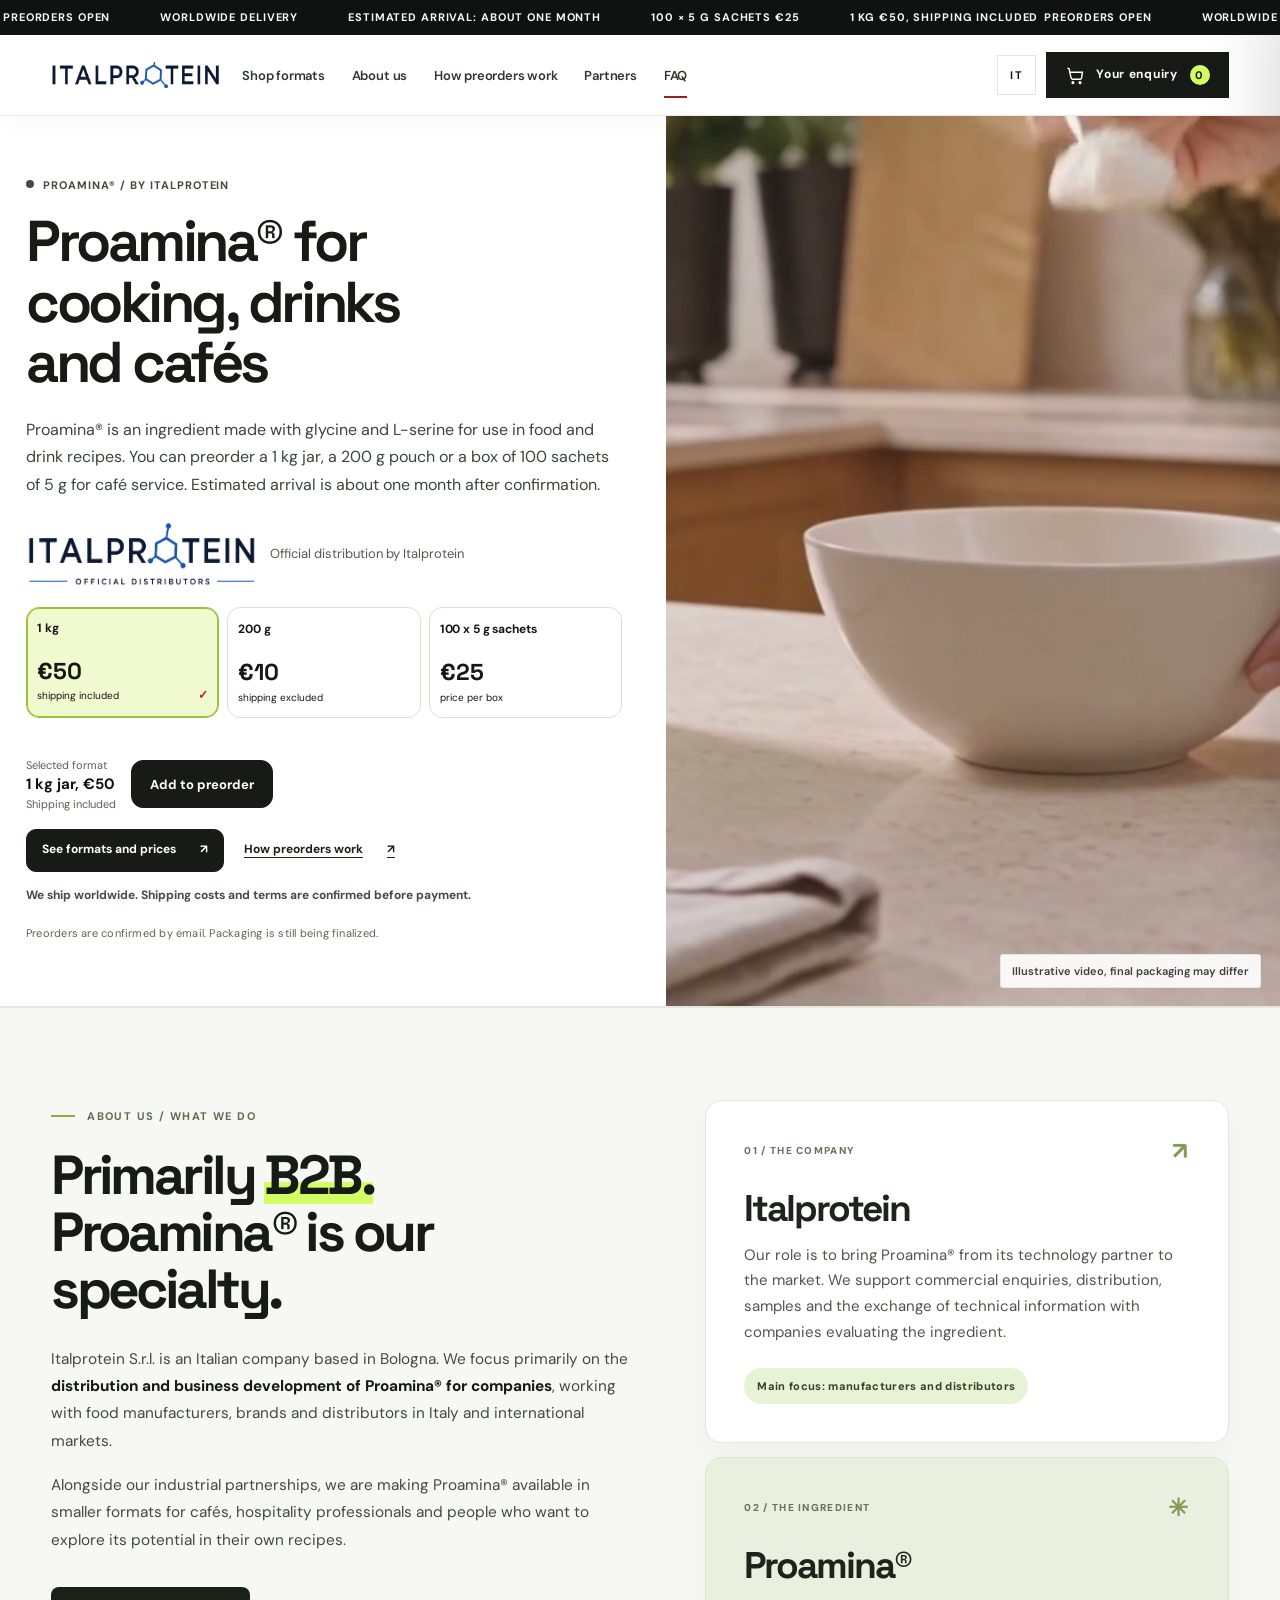
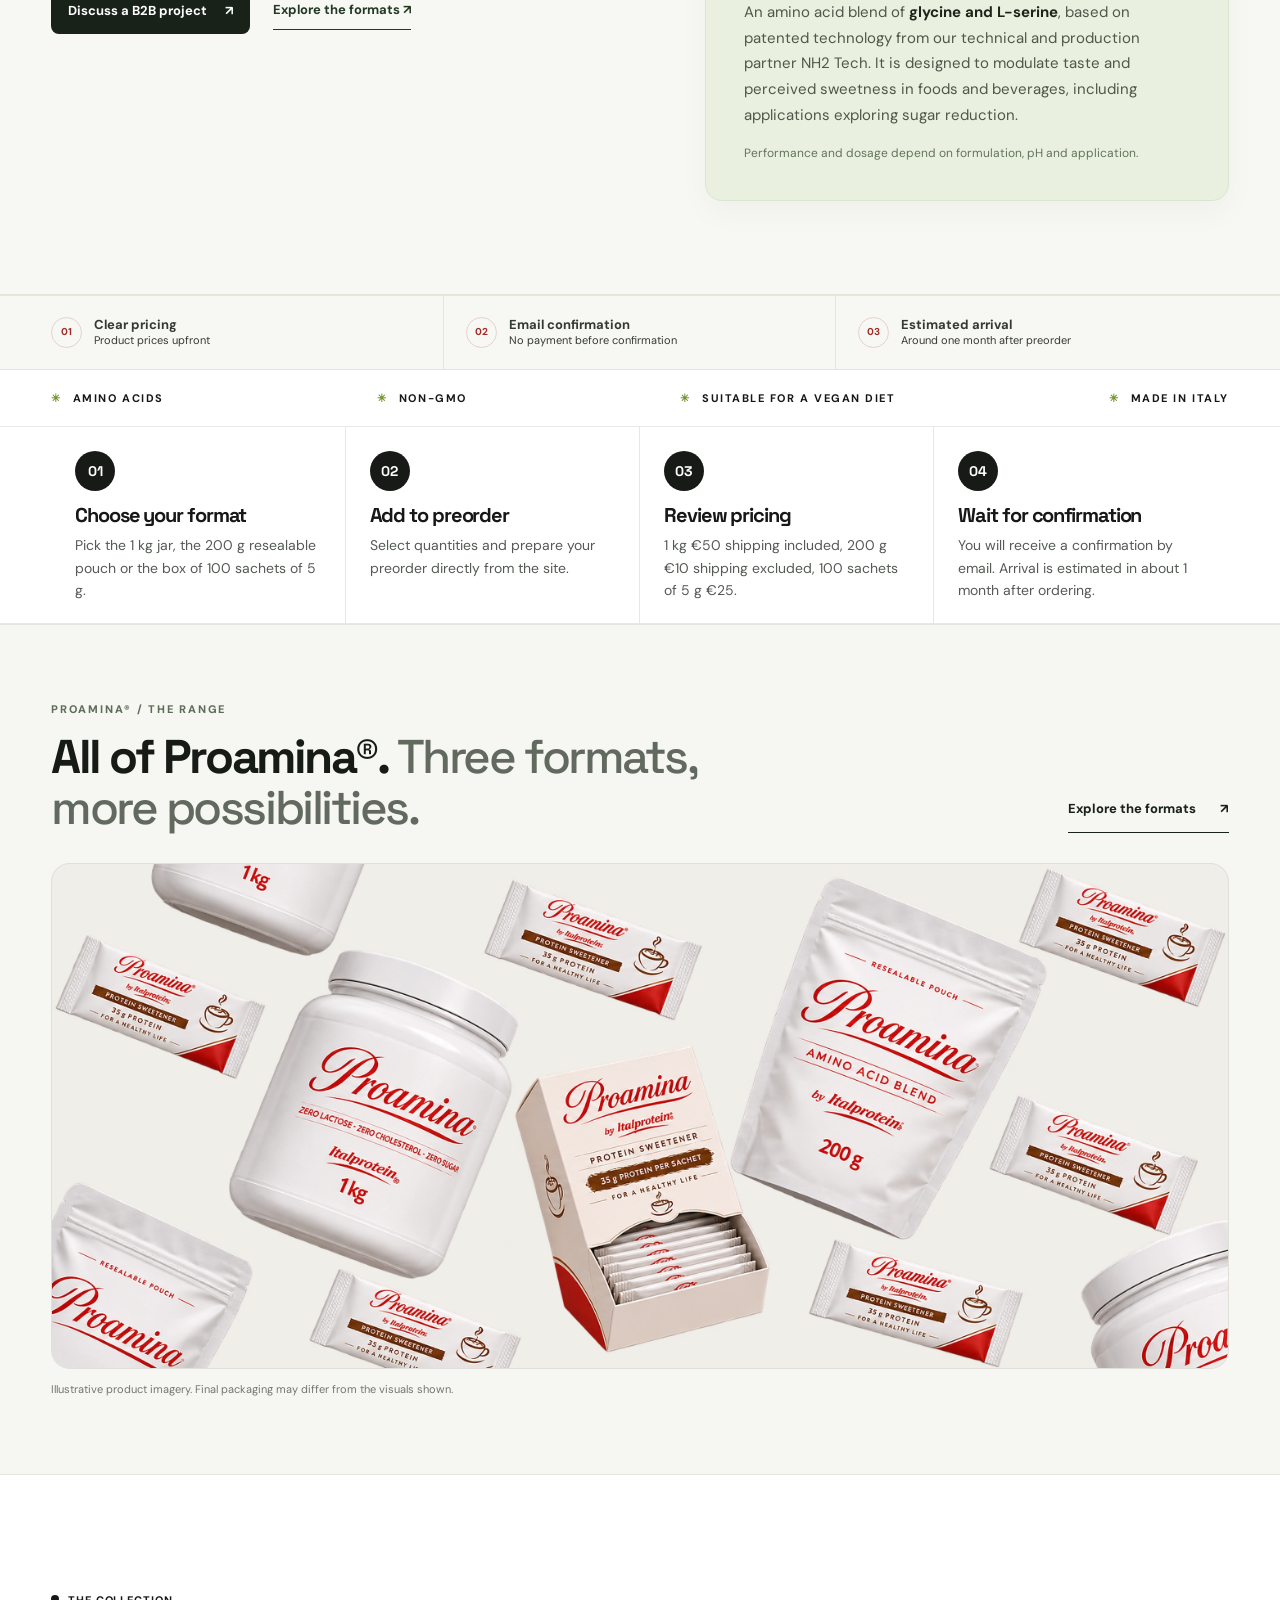
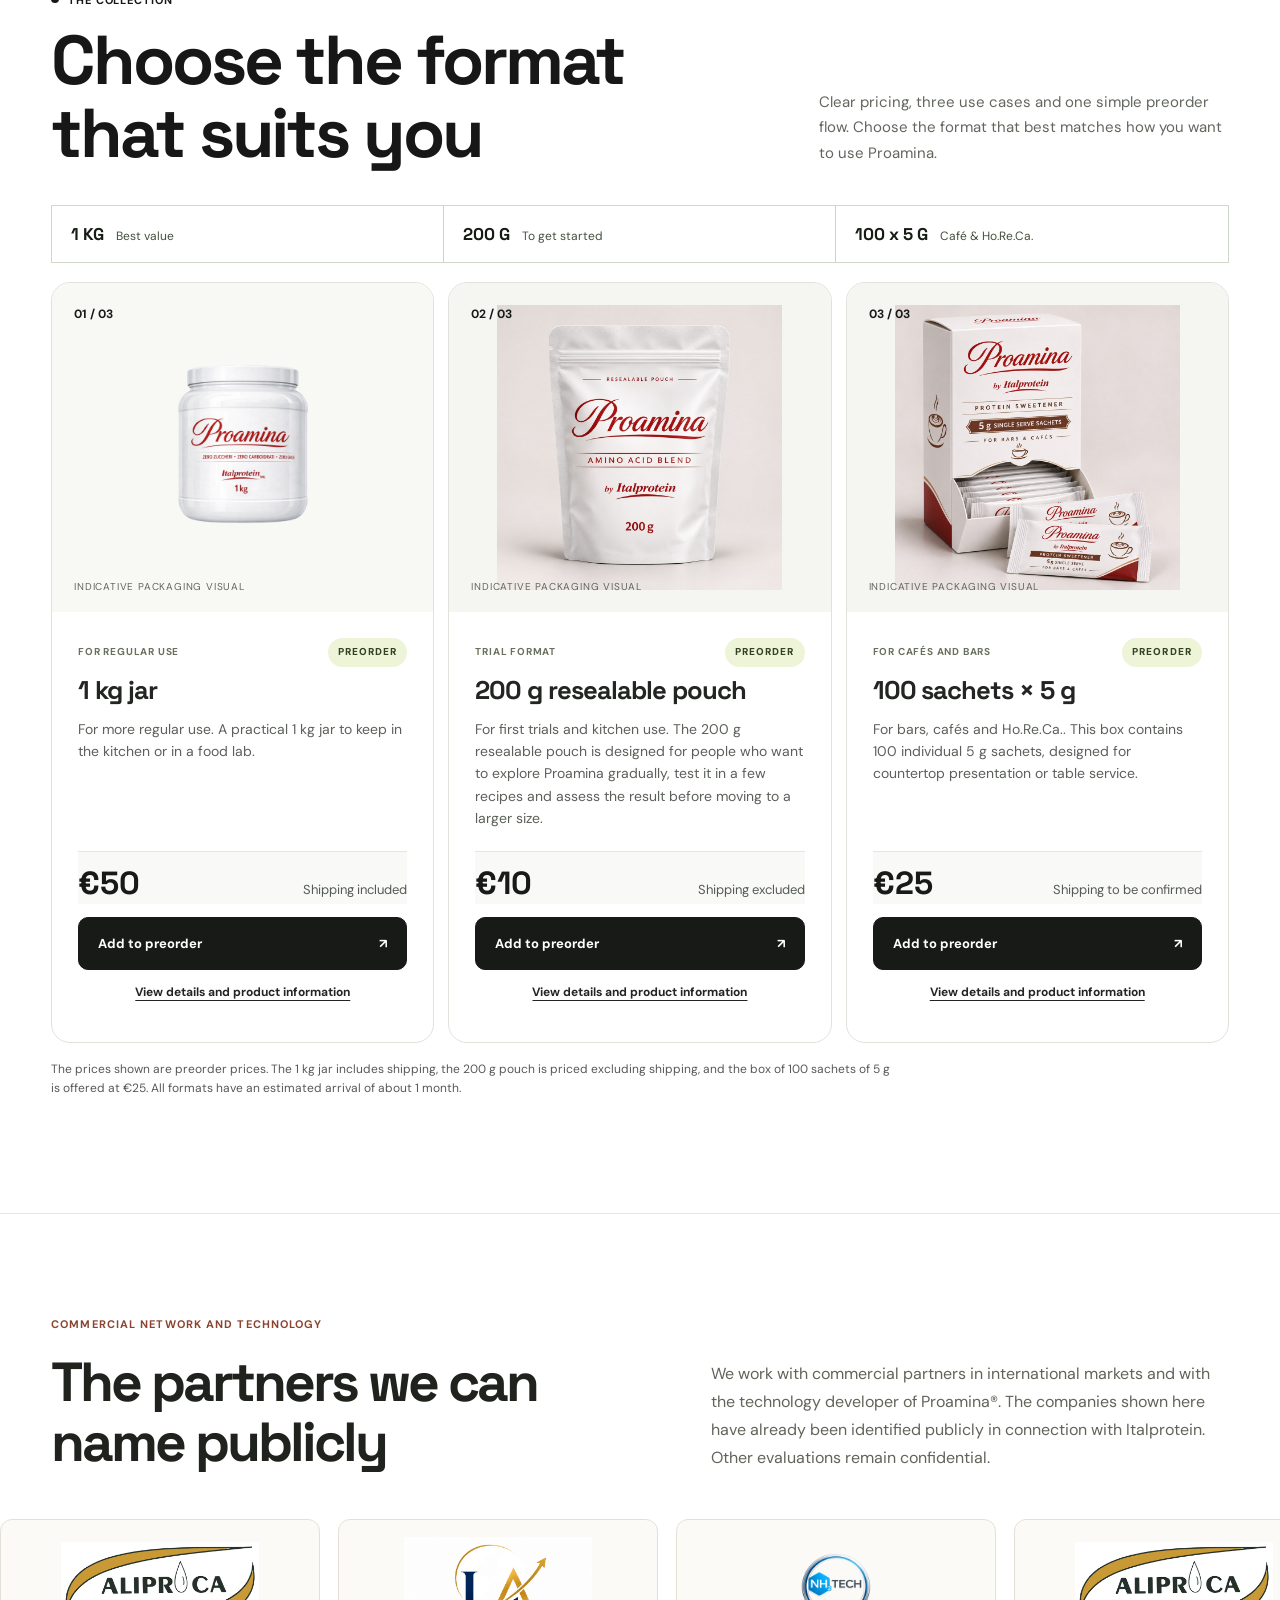
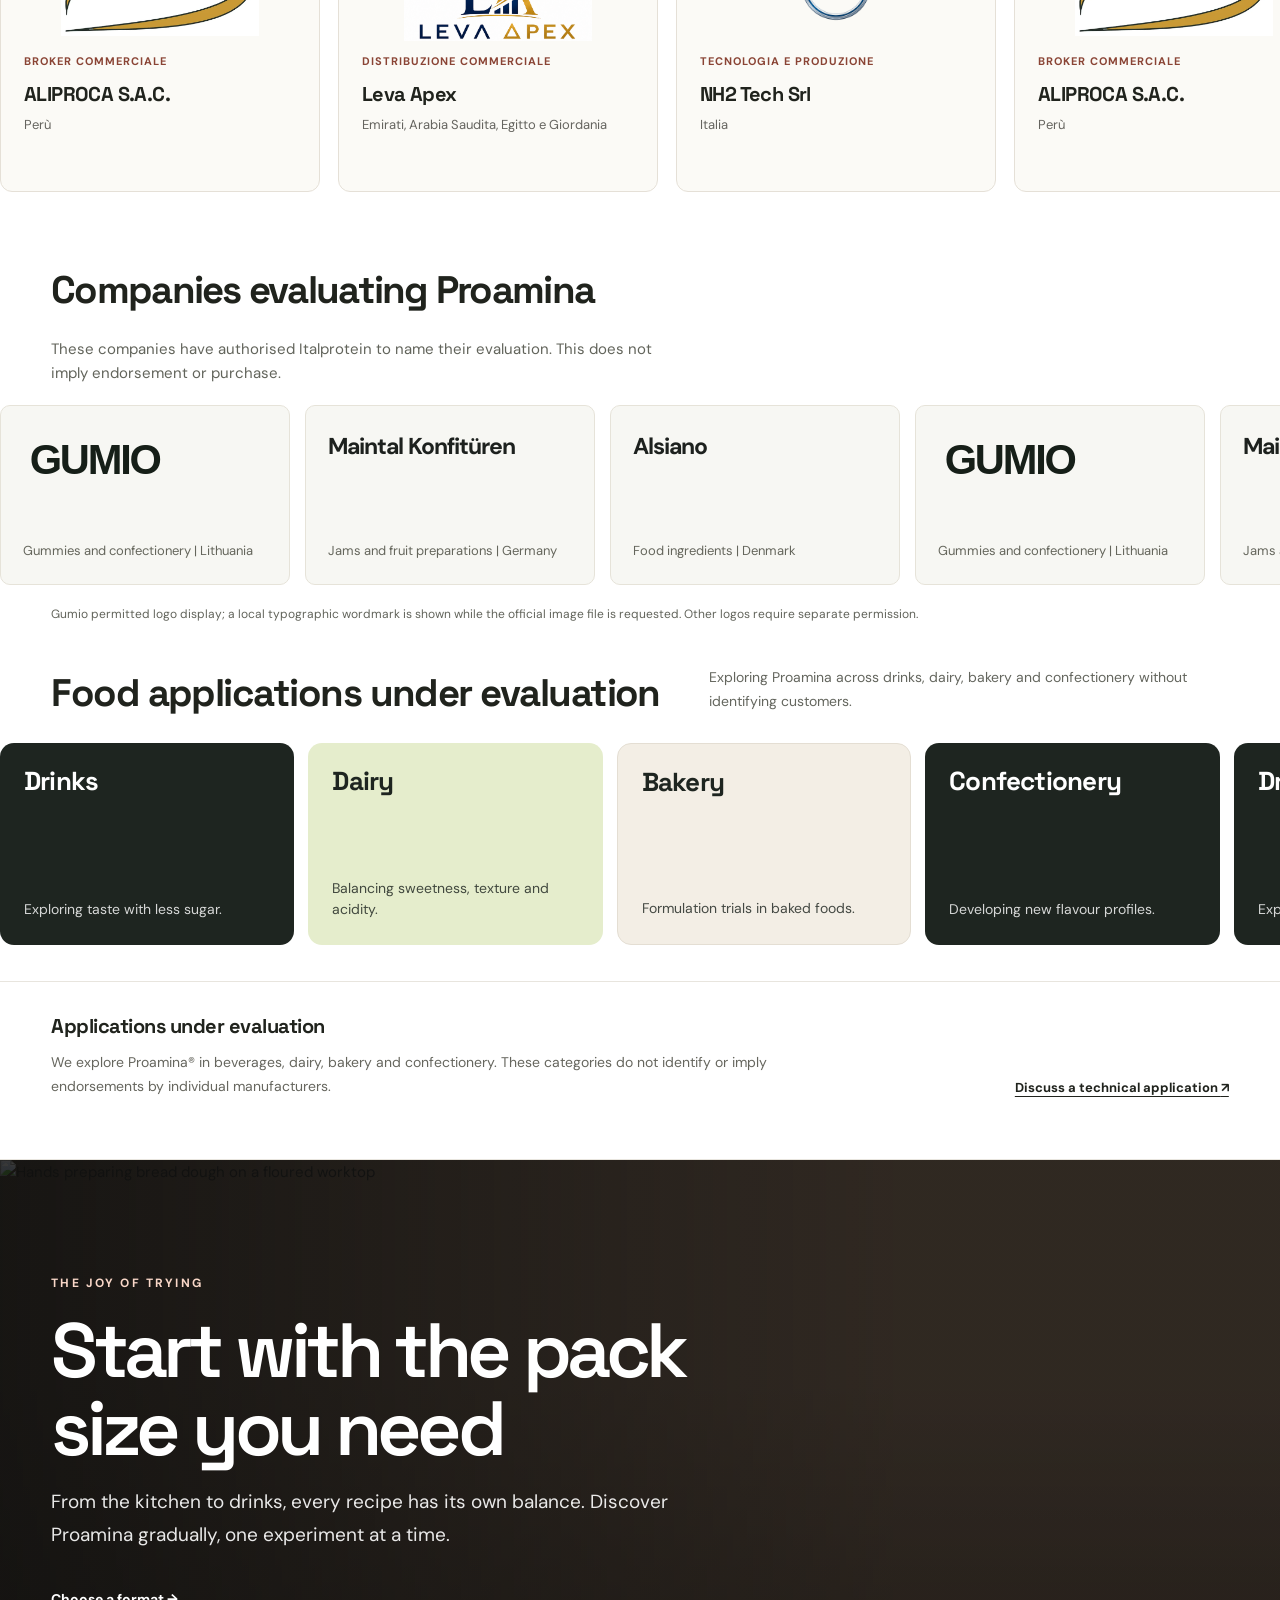
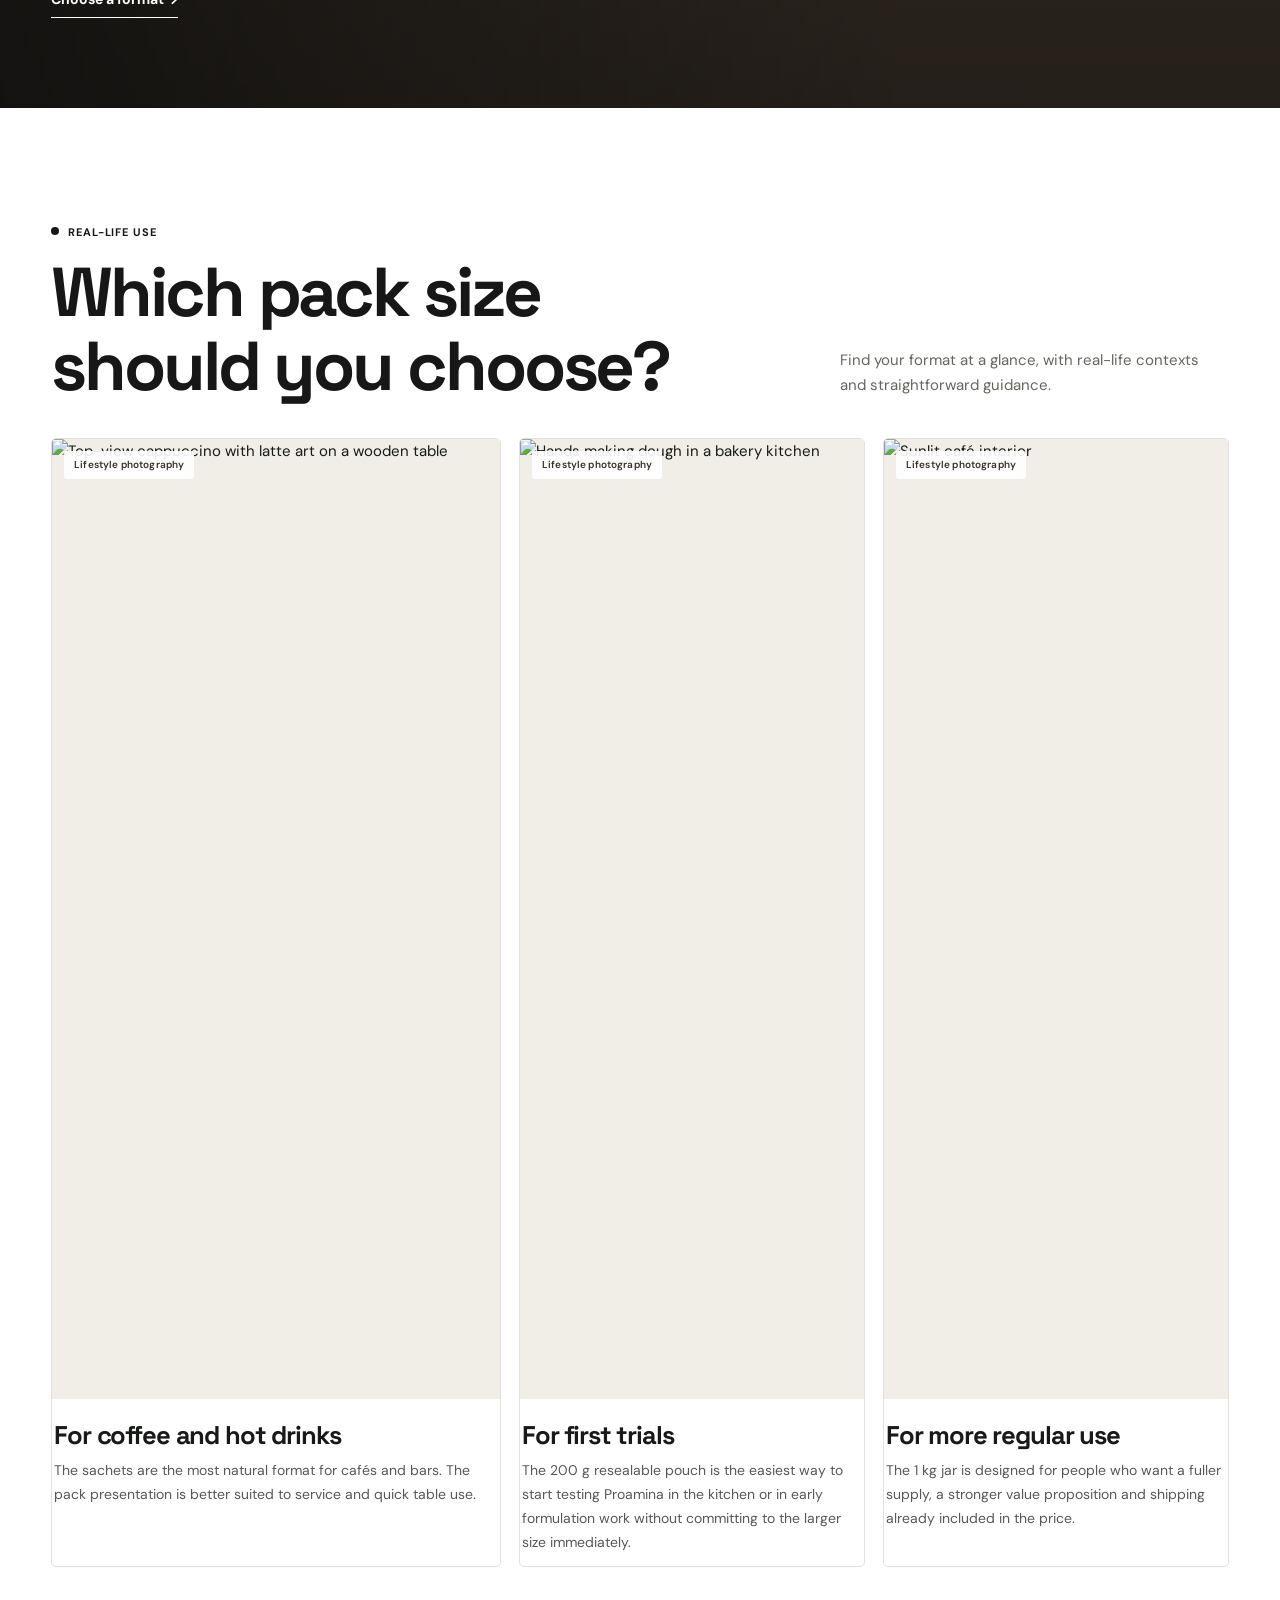
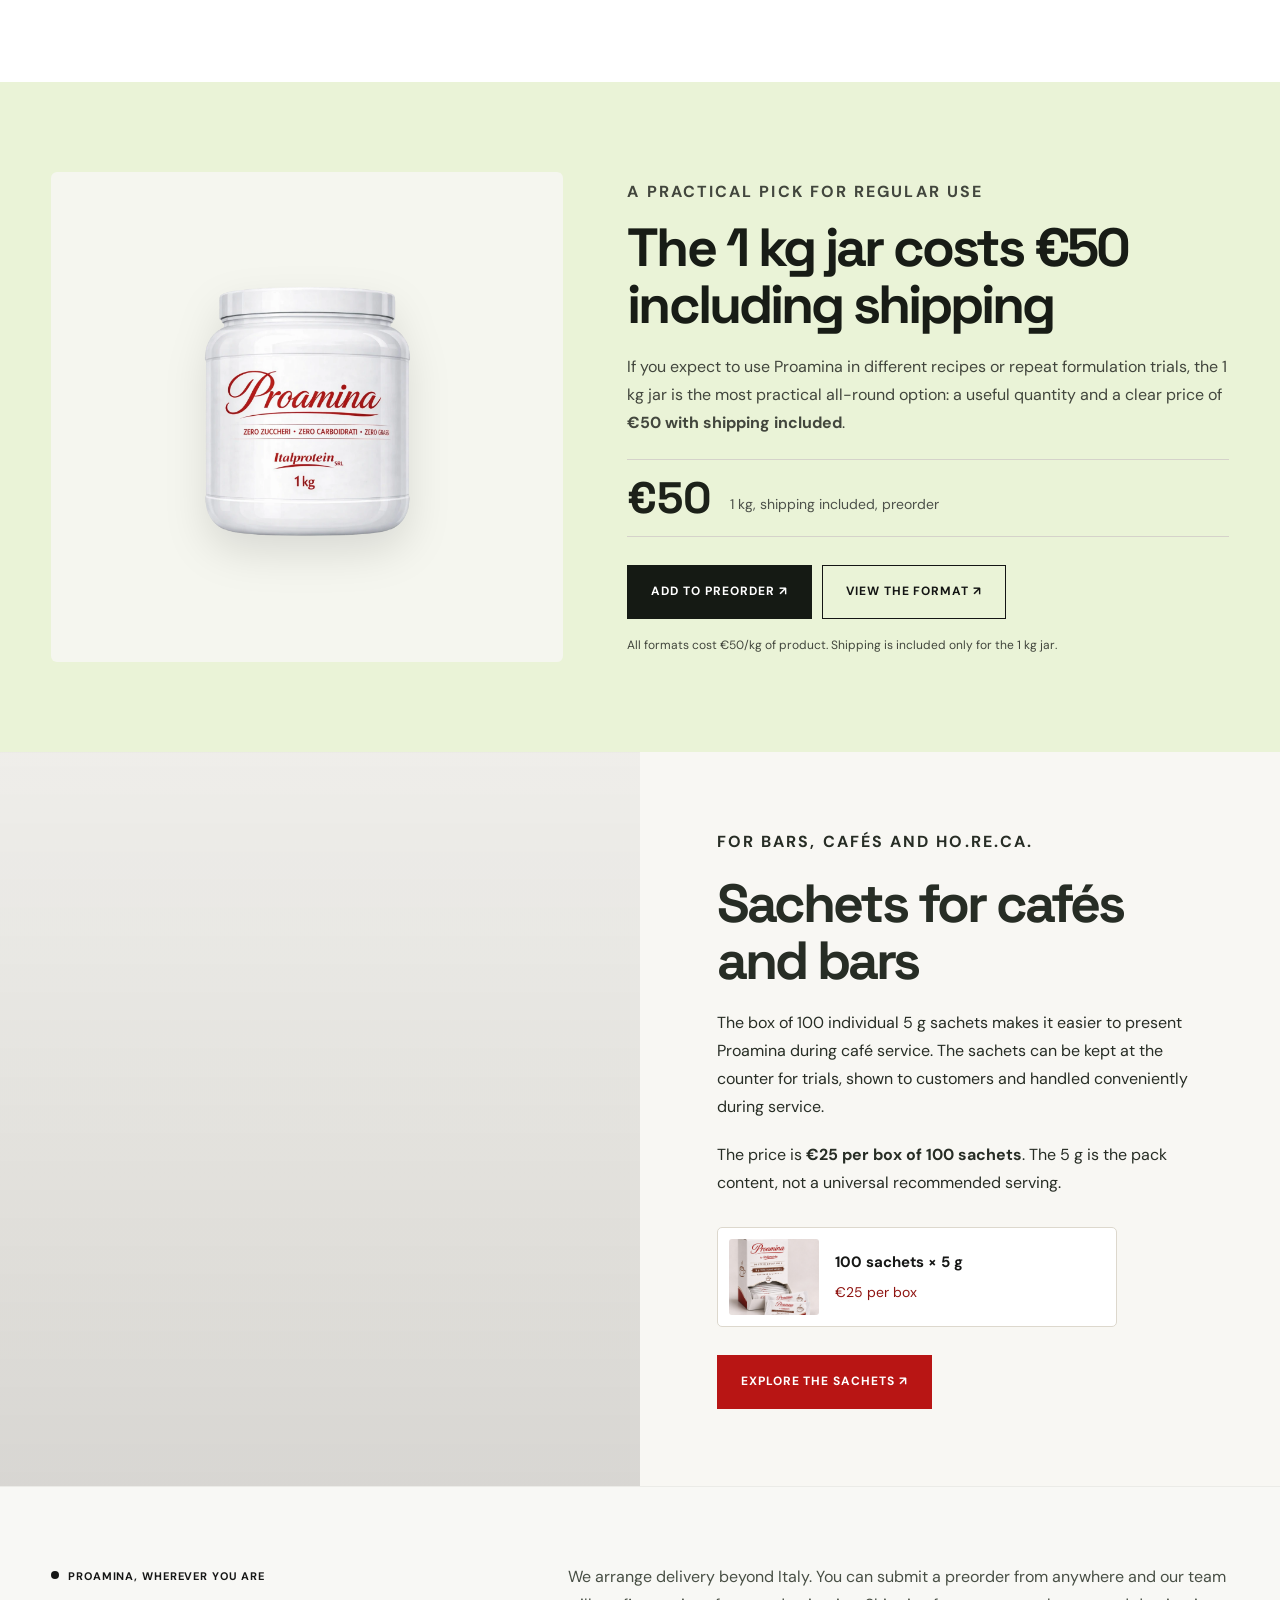
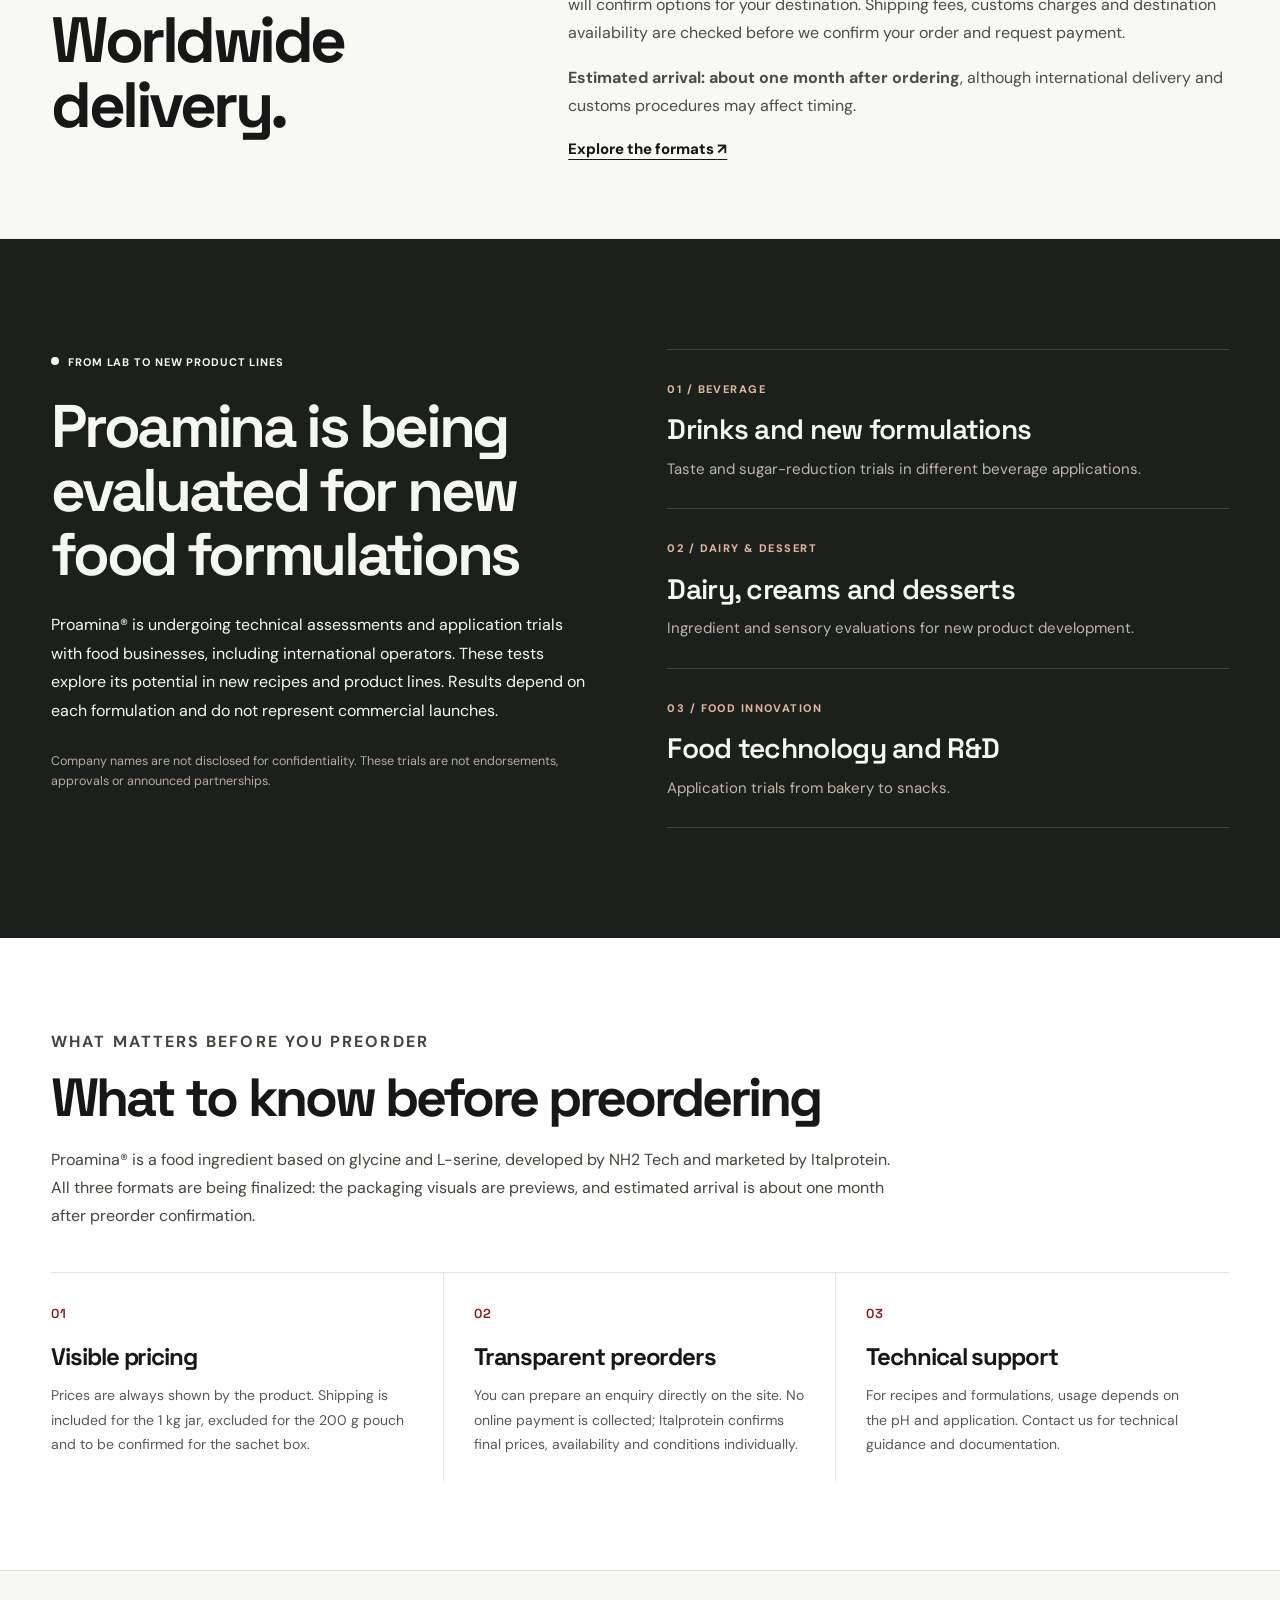
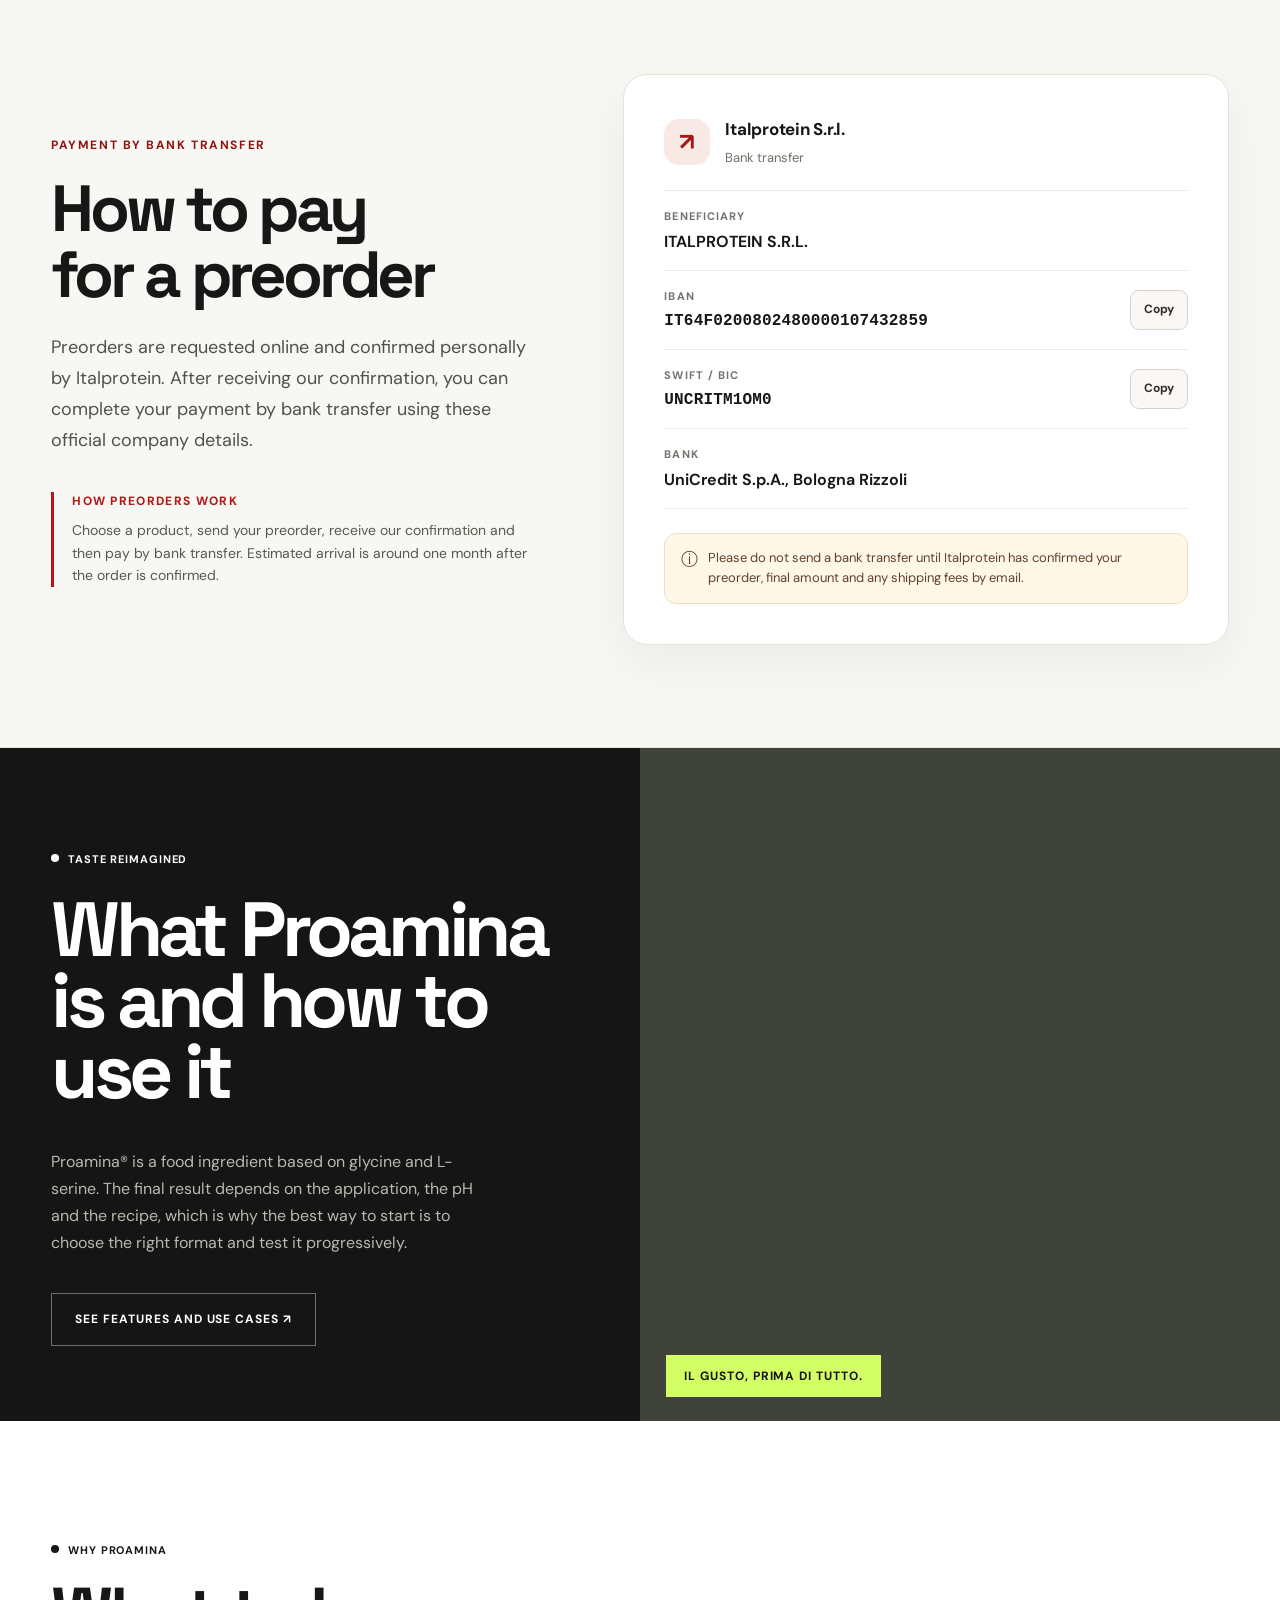
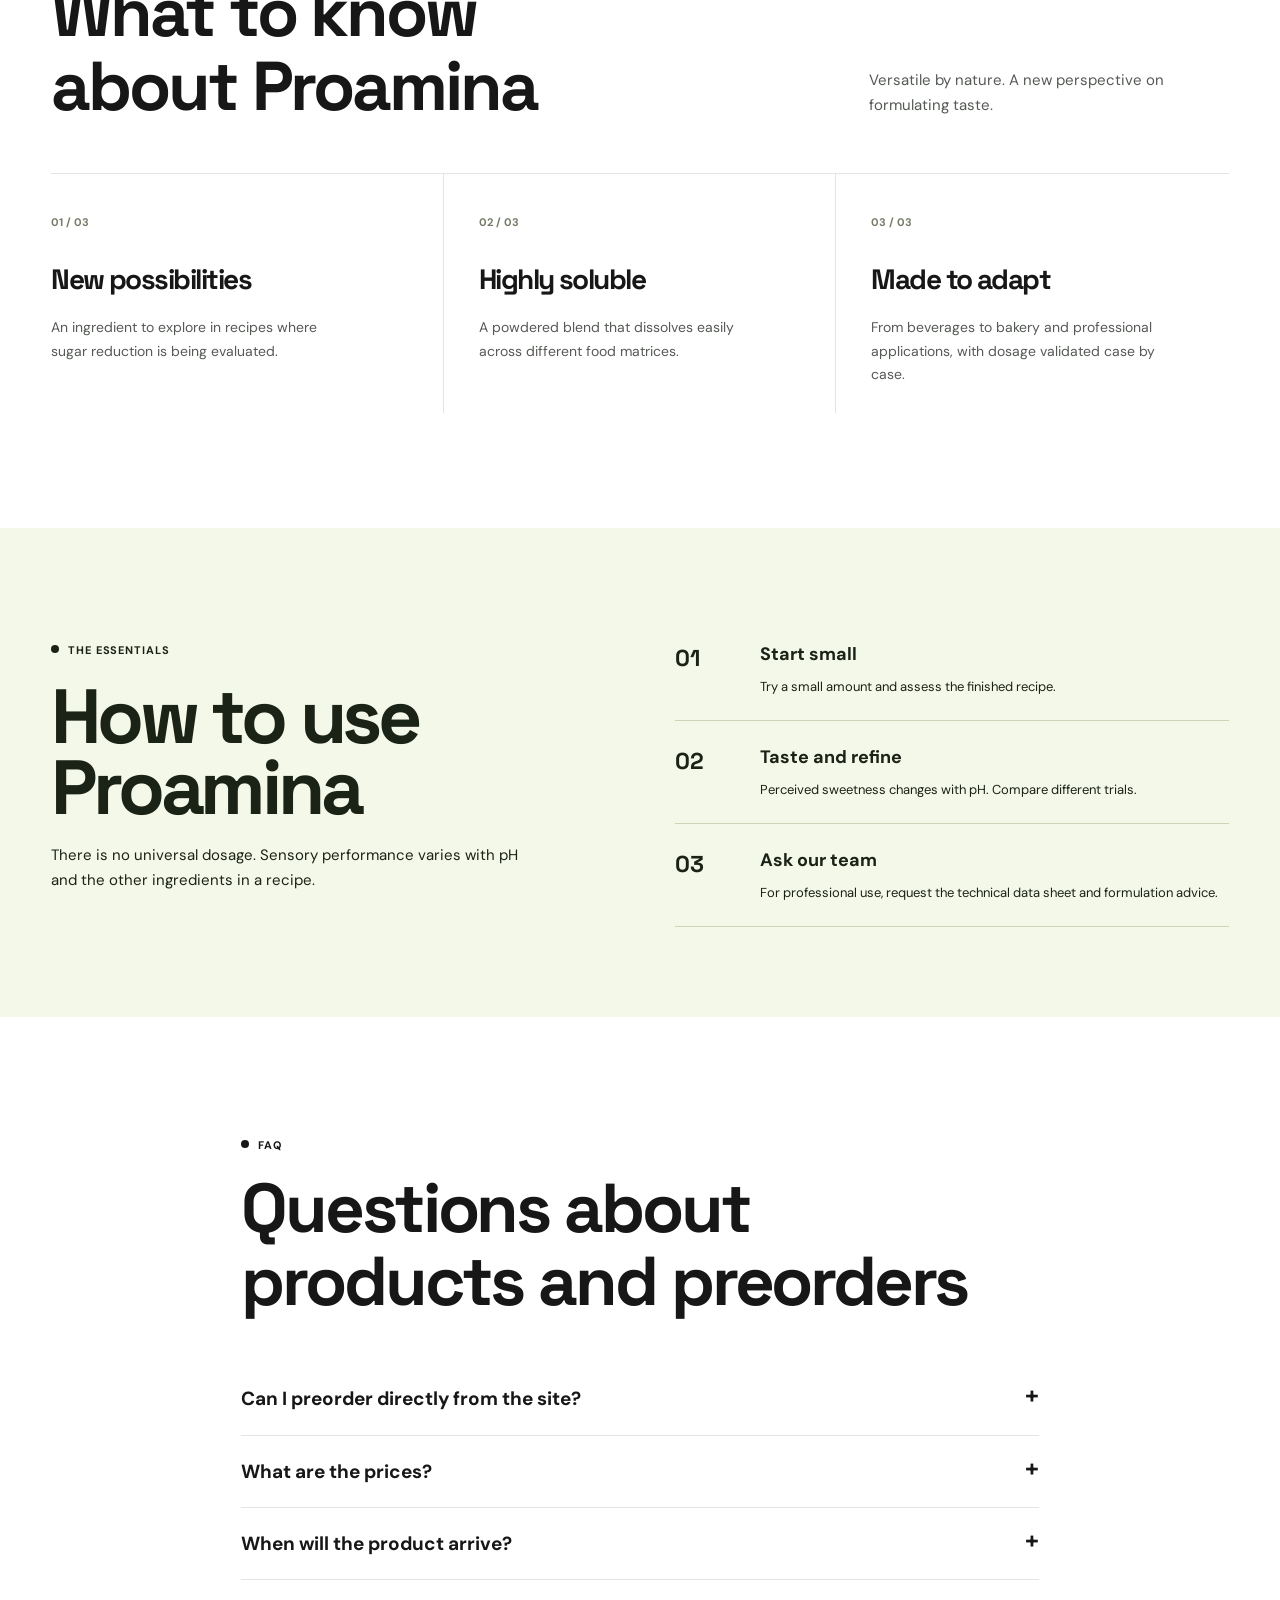
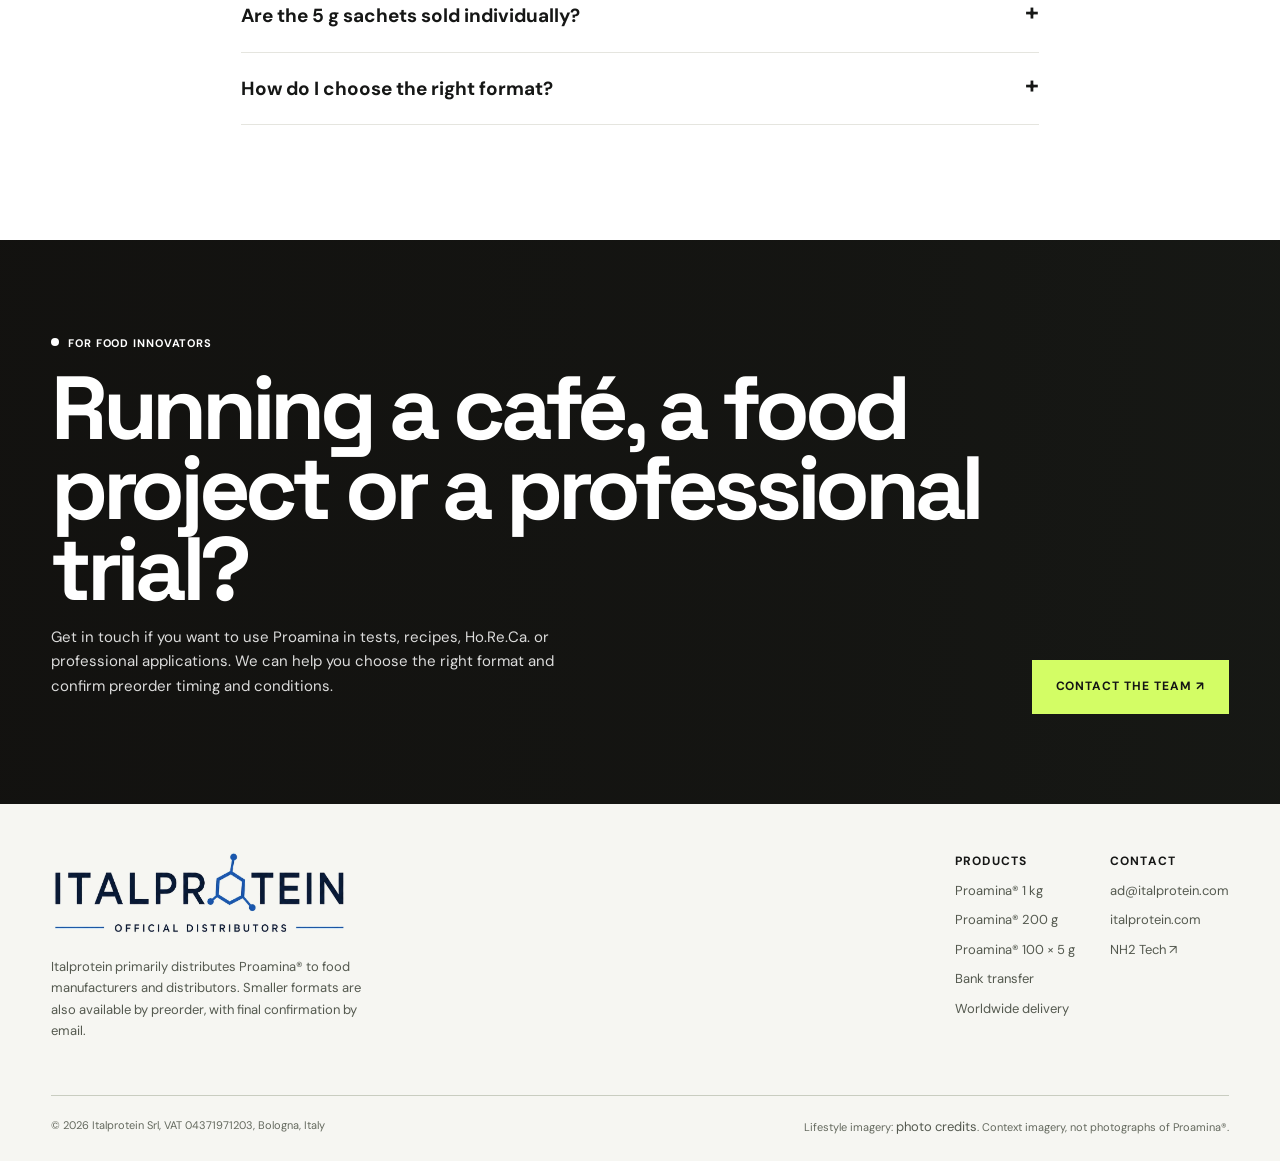
==== commit ff3d512c: "fix: eliminate cached/glitchy hero video and avoid fallback flashes (en-index.html)" ====
--- a/en-index.html
+++ b/en-index.html
@@ -32,7 +32,7 @@
 <button aria-pressed="true" class="hero-price-card format-option" data-select-product="0" type="button"><strong>1 kg</strong><span>€50</span><small>shipping included</small></button>
 <button aria-pressed="false" class="hero-price-card format-option" data-select-product="1" type="button"><strong>200 g</strong><span>€10</span><small>shipping excluded</small></button>
 <button aria-pressed="false" class="hero-price-card format-option" data-select-product="2" type="button"><strong>100 x 5 g sachets</strong><span>€25</span><small>price per box</small></button>
-</div><div class="hero-choice-cta"><div class="hero-choice-current"><span>Selected format</span><strong id="selectedFormatLabel">1 kg jar, €50</strong><small id="selectedFormatShipping">Shipping included</small></div><button class="btn-primary quick-add-btn" id="quickAddButton" type="button">Add to preorder</button></div><div class="cta-row"><a class="btn-primary" href="#prodotti">See formats and prices <span>↗</span></a><a class="btn-outline" href="#preorder">How preorders work <span>↗</span></a></div><span class="hero-trust" role="note">We ship worldwide. Shipping costs and terms are confirmed before payment.</span><span class="hero-note">Preorders are confirmed by email. Packaging is still being finalized.</span></div><div class="hero-visual hero-product-scene hero-hq" data-selected-format="0"><img class="hero-hq-image" src="assets/img/proamina-hero-video-poster.jpg" alt="Frame from the Proamina kitchen preparation film" width="1440" height="608" loading="eager" decoding="async" fetchpriority="high"/><video class="hero-ai-video" data-hero-video autoplay muted loop playsinline preload="metadata" poster="assets/img/proamina-hero-video-poster.jpg" aria-label="Silent Proamina usage video showing preparation in the kitchen and café"><source src="assets/video/proamina-hero.mp4" type="video/mp4"/></video><span class="hero-scene-stamp">Illustrative video, final packaging may differ</span></div></div></section>
+</div><div class="hero-choice-cta"><div class="hero-choice-current"><span>Selected format</span><strong id="selectedFormatLabel">1 kg jar, €50</strong><small id="selectedFormatShipping">Shipping included</small></div><button class="btn-primary quick-add-btn" id="quickAddButton" type="button">Add to preorder</button></div><div class="cta-row"><a class="btn-primary" href="#prodotti">See formats and prices <span>↗</span></a><a class="btn-outline" href="#preorder">How preorders work <span>↗</span></a></div><span class="hero-trust" role="note">We ship worldwide. Shipping costs and terms are confirmed before payment.</span><span class="hero-note">Preorders are confirmed by email. Packaging is still being finalized.</span></div><div class="hero-visual hero-product-scene hero-hq" data-selected-format="0"><img class="hero-hq-image" src="assets/img/proamina-hero-video-poster.jpg" alt="Frame from the Proamina kitchen preparation film" width="1440" height="608" loading="eager" decoding="async" fetchpriority="high"/><video class="hero-ai-video" data-hero-video autoplay muted loop playsinline preload="auto" poster="assets/img/proamina-hero-video-poster.jpg" aria-label="Silent Proamina usage video showing preparation in the kitchen and café"><source src="assets/video/proamina-hero-clean-v2.mp4" type="video/mp4"/></video><span class="hero-scene-stamp">Illustrative video, final packaging may differ</span></div></div></section>
 
 
 <section class="about-italprotein" id="chi-siamo" aria-labelledby="about-italprotein-title">
--- a/assets/premium-motion.css
+++ b/assets/premium-motion.css
@@ -118,3 +118,47 @@
   .hero .hero-product-scene.hero-hq .hero-ai-video{display:none!important}
   .hero .hero-product-scene.hero-hq.hero-video-playing .hero-ai-video{opacity:0!important}
 }
+
+/* Restore the previous all-formats hero artwork in a dedicated editorial showcase. */
+.lineup-showcase{
+  background:#f6f6f2;color:#171b16;
+  padding:clamp(52px,6vw,88px) 0;
+  border-top:1px solid #e3e7df;
+  border-bottom:1px solid #e3e7df;
+}
+.lineup-showcase .lineup-showcase-heading{
+  display:flex;justify-content:space-between;align-items:end;gap:20px;
+}
+.lineup-showcase .lineup-kicker{
+  margin:0 0 13px;color:#5f6c56;font-size:11px;font-weight:800;
+  line-height:1.4;letter-spacing:.16em;
+}
+.lineup-showcase h2{
+  font:700 clamp(29px,3.7vw,53px)/1.08 'Space Grotesk',sans-serif;
+  letter-spacing:-.052em;max-width:23ch;margin:0;color:#171b16;
+}
+.lineup-showcase h2 span{color:#626a5f;font-weight:500}
+.lineup-showcase .lineup-link{
+  display:inline-flex;align-items:center;justify-content:space-between;gap:24px;
+  font-size:13px;font-weight:750;text-decoration:none;
+  color:#192219;border-bottom:1px solid #192219;padding:12px 0;
+  white-space:nowrap;
+}
+.lineup-showcase .lineup-link:hover{color:#537b39;border-color:#537b39}
+.lineup-showcase .lineup-artwork{
+  margin:30px 0 0;overflow:hidden;border-radius:19px;
+  background:#f0eee9;border:1px solid rgba(36,41,30,.075);
+}
+.lineup-showcase .lineup-artwork img{
+  display:block;width:100%;height:auto;max-height:540px;
+  object-fit:contain;object-position:center;
+}
+.lineup-showcase .lineup-caption{
+  margin:12px 0 0;color:#72766d;font-size:11px;line-height:1.5;
+}
+@media(max-width:720px){
+  .lineup-showcase .lineup-showcase-heading{flex-direction:column;align-items:flex-start;gap:14px}
+  .lineup-showcase h2{max-width:20ch}
+  .lineup-showcase .lineup-artwork{margin-top:24px;border-radius:12px}
+  .lineup-showcase .lineup-link{padding:8px 0}
+}
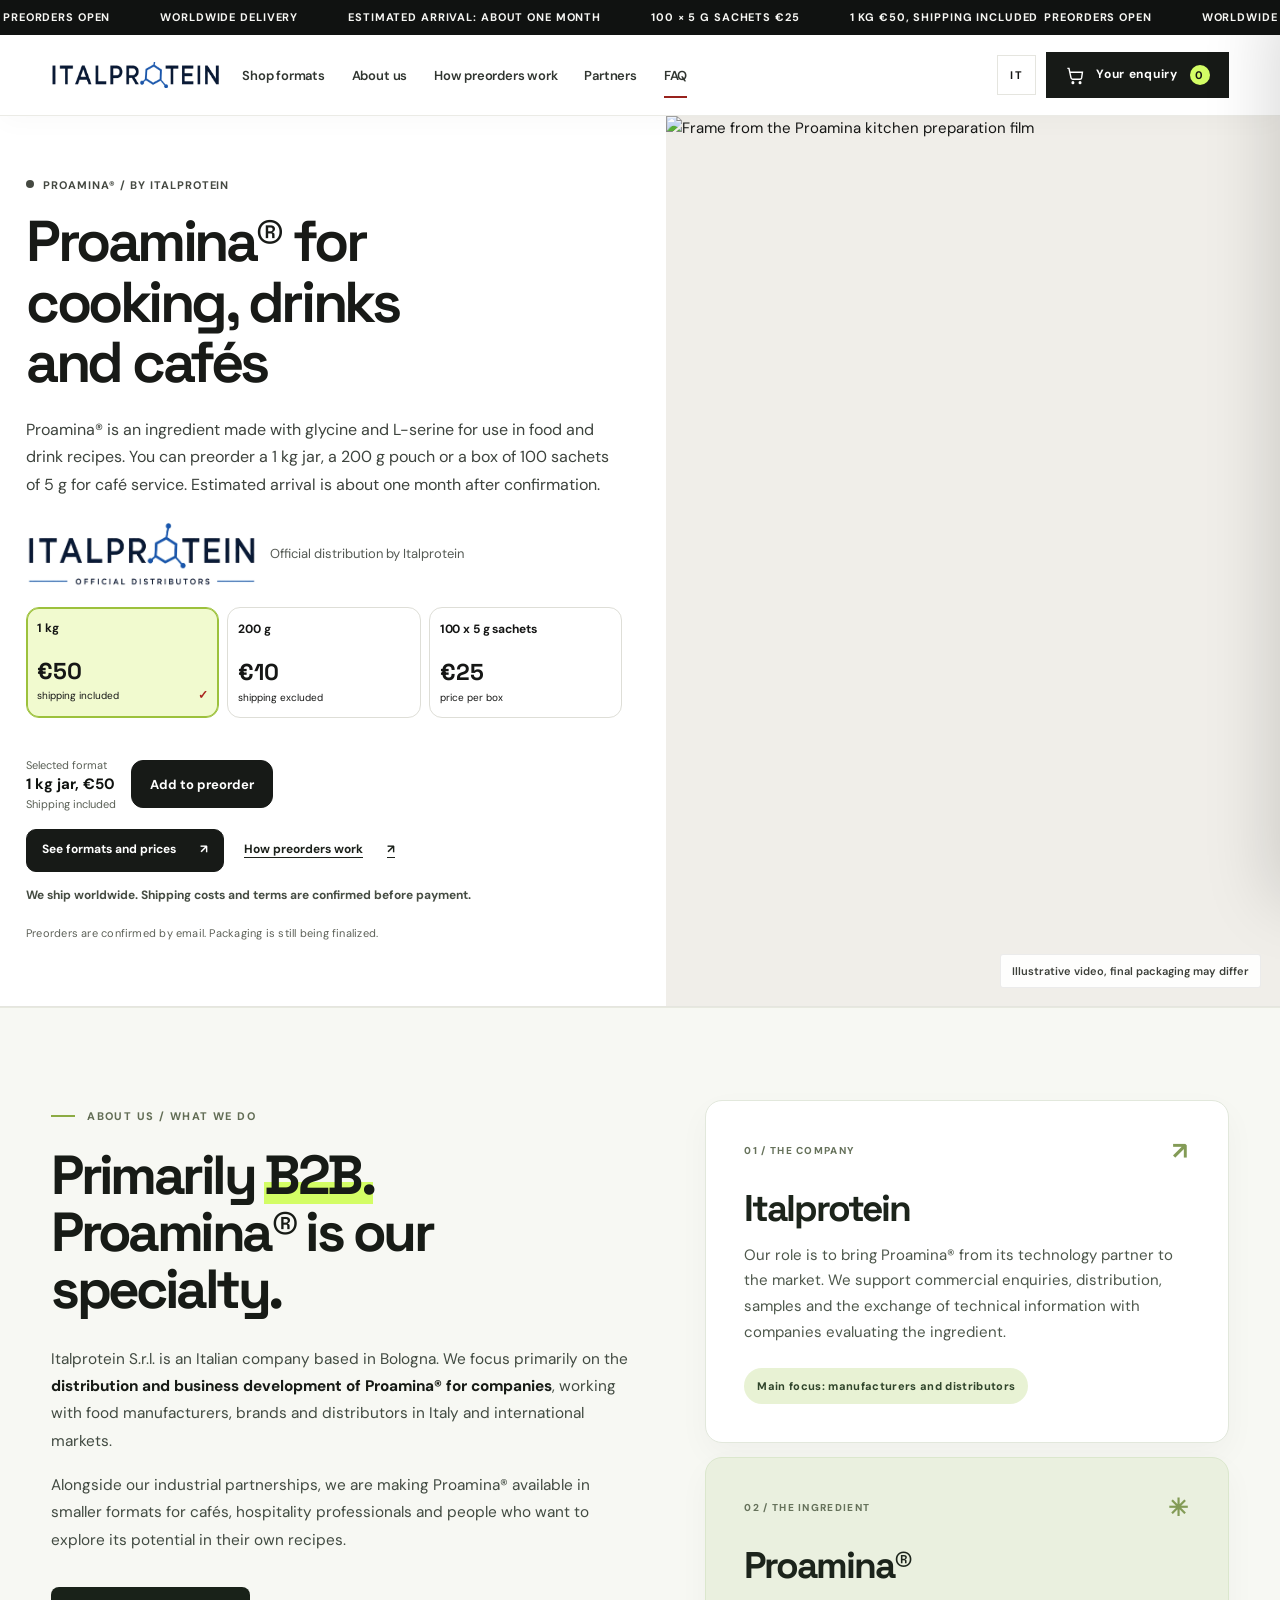
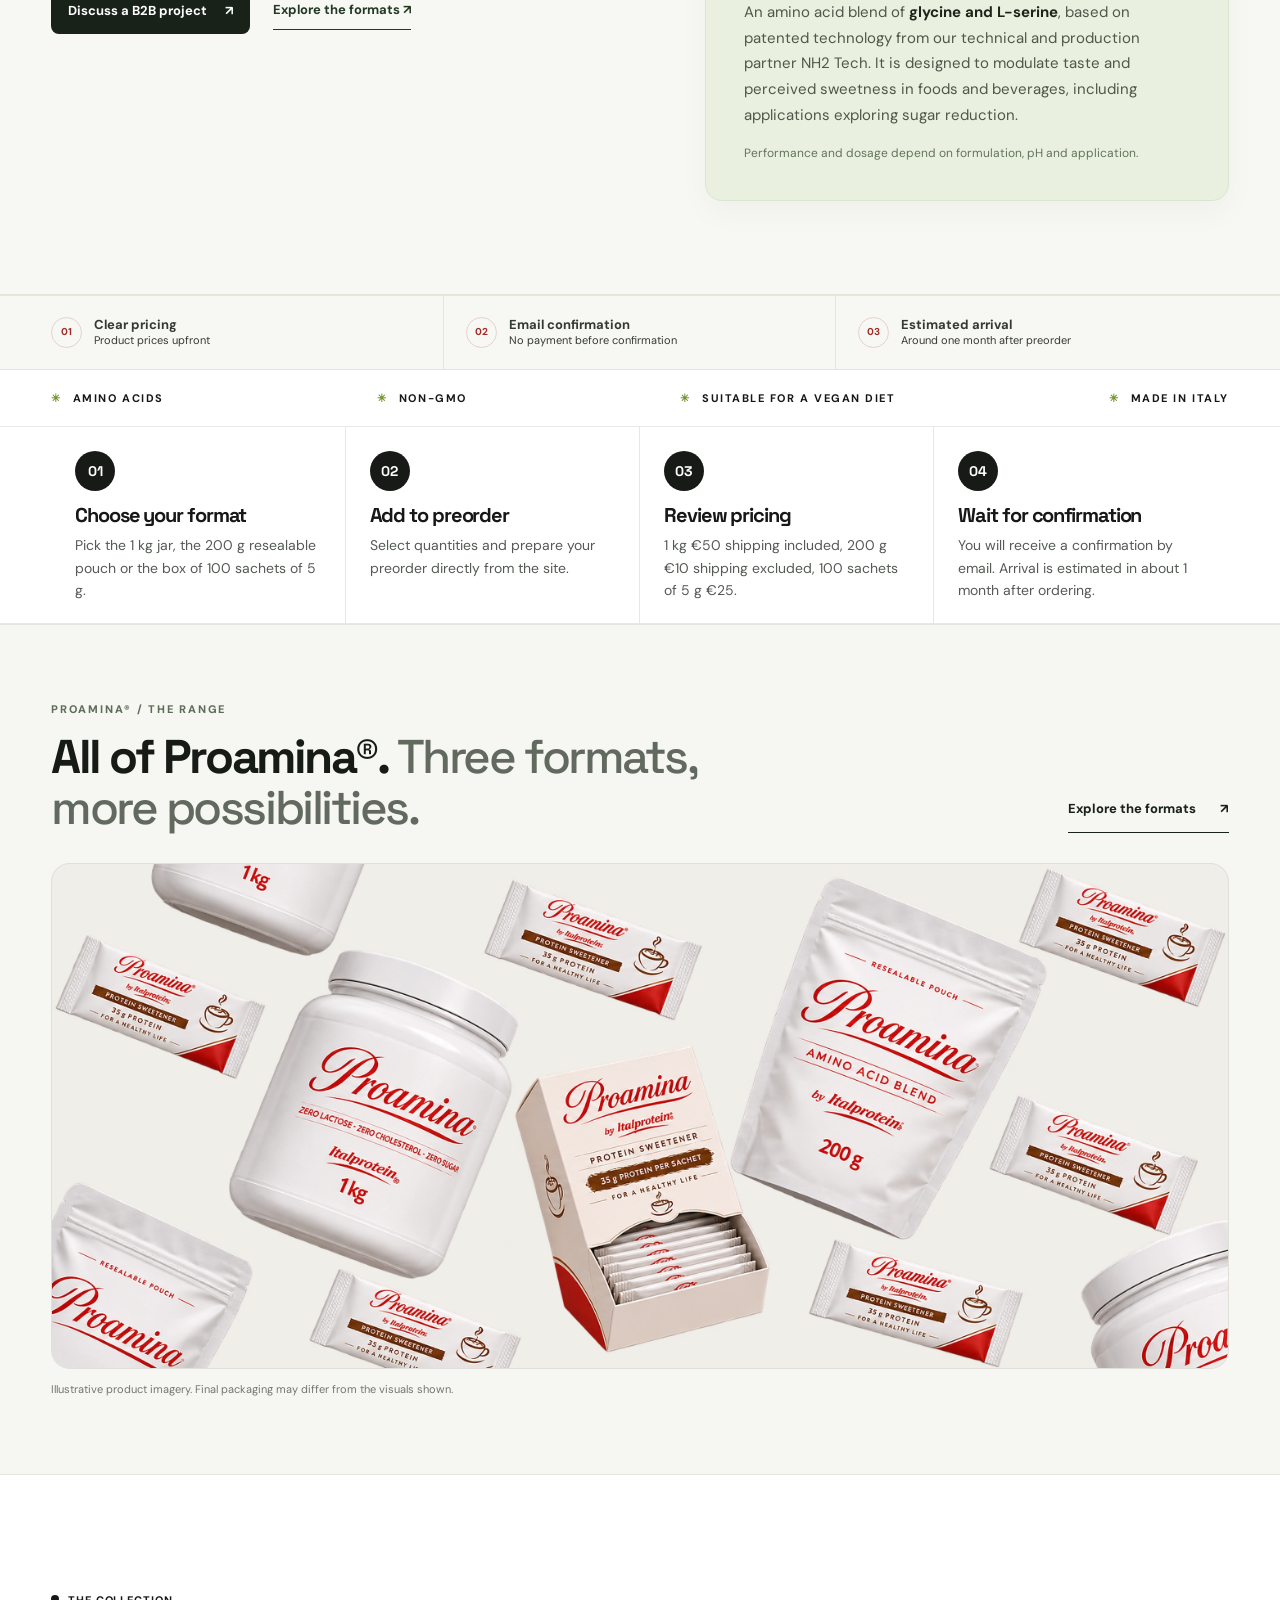
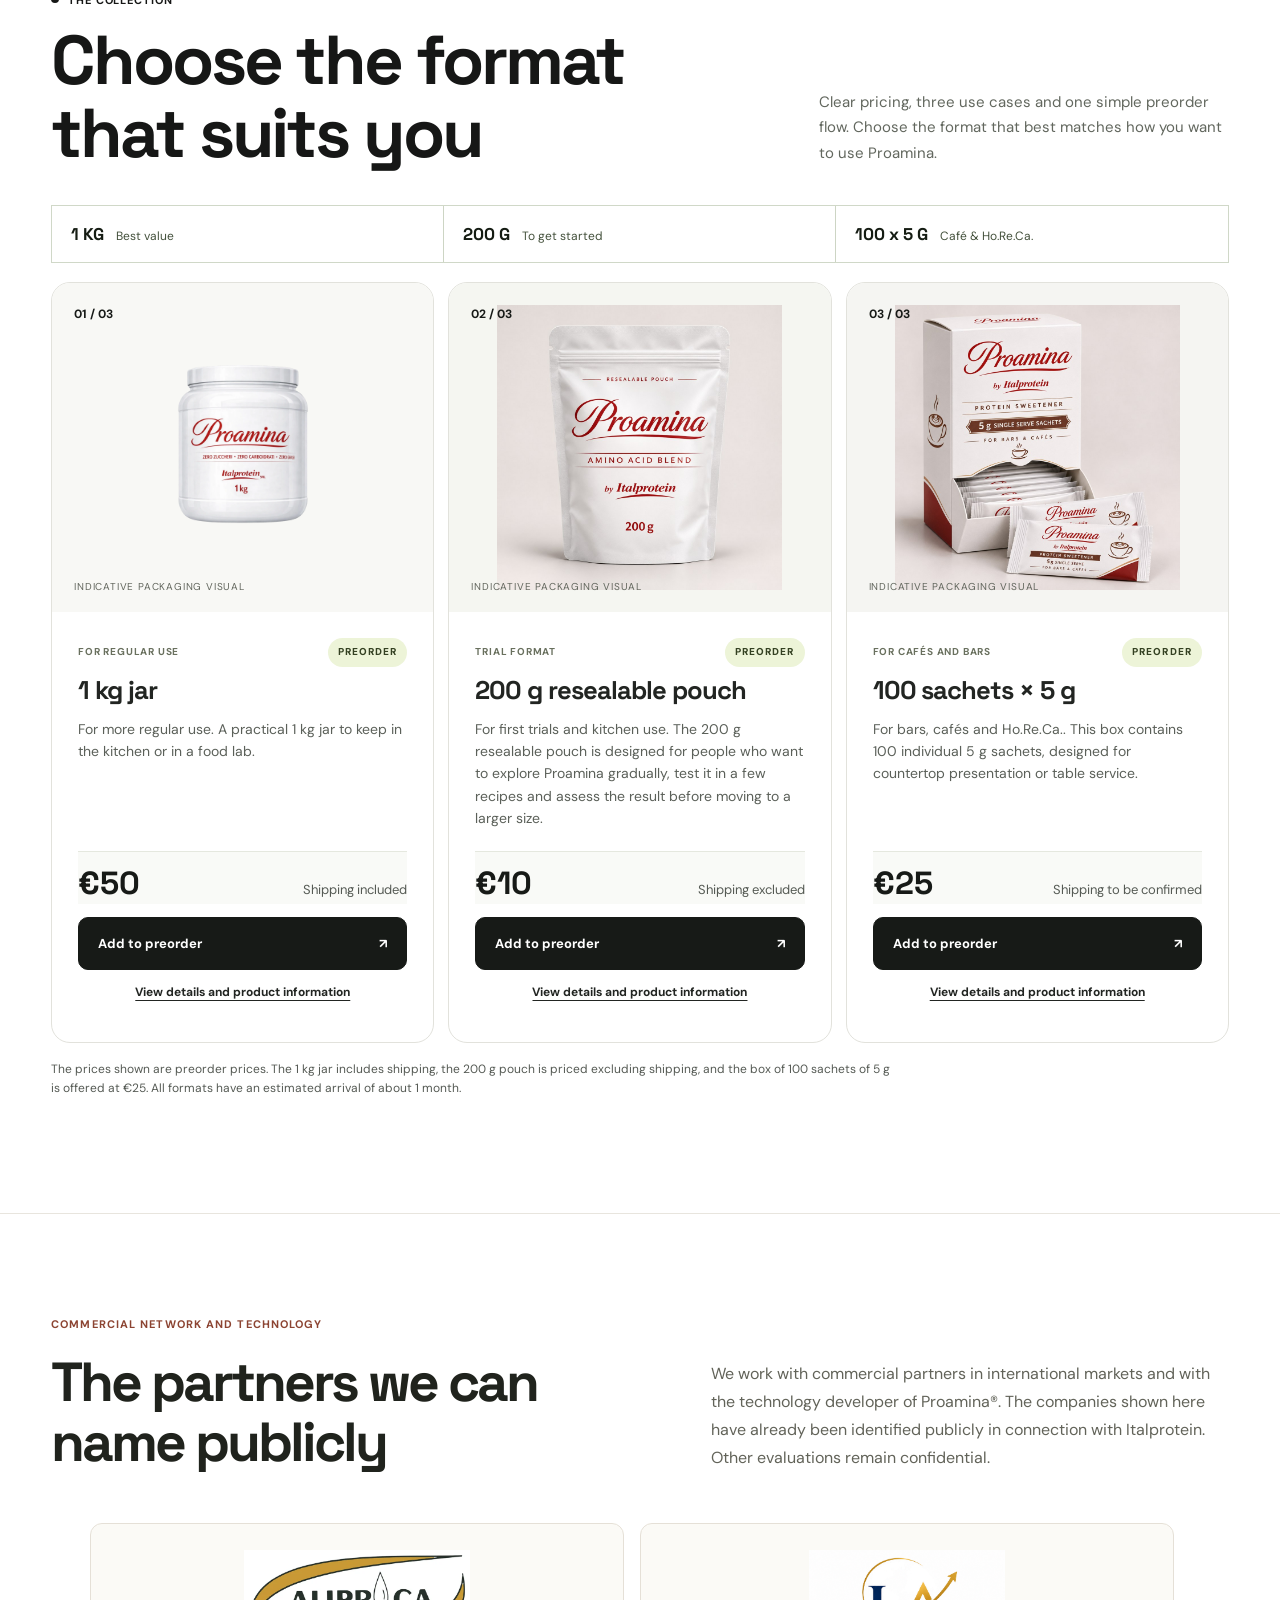
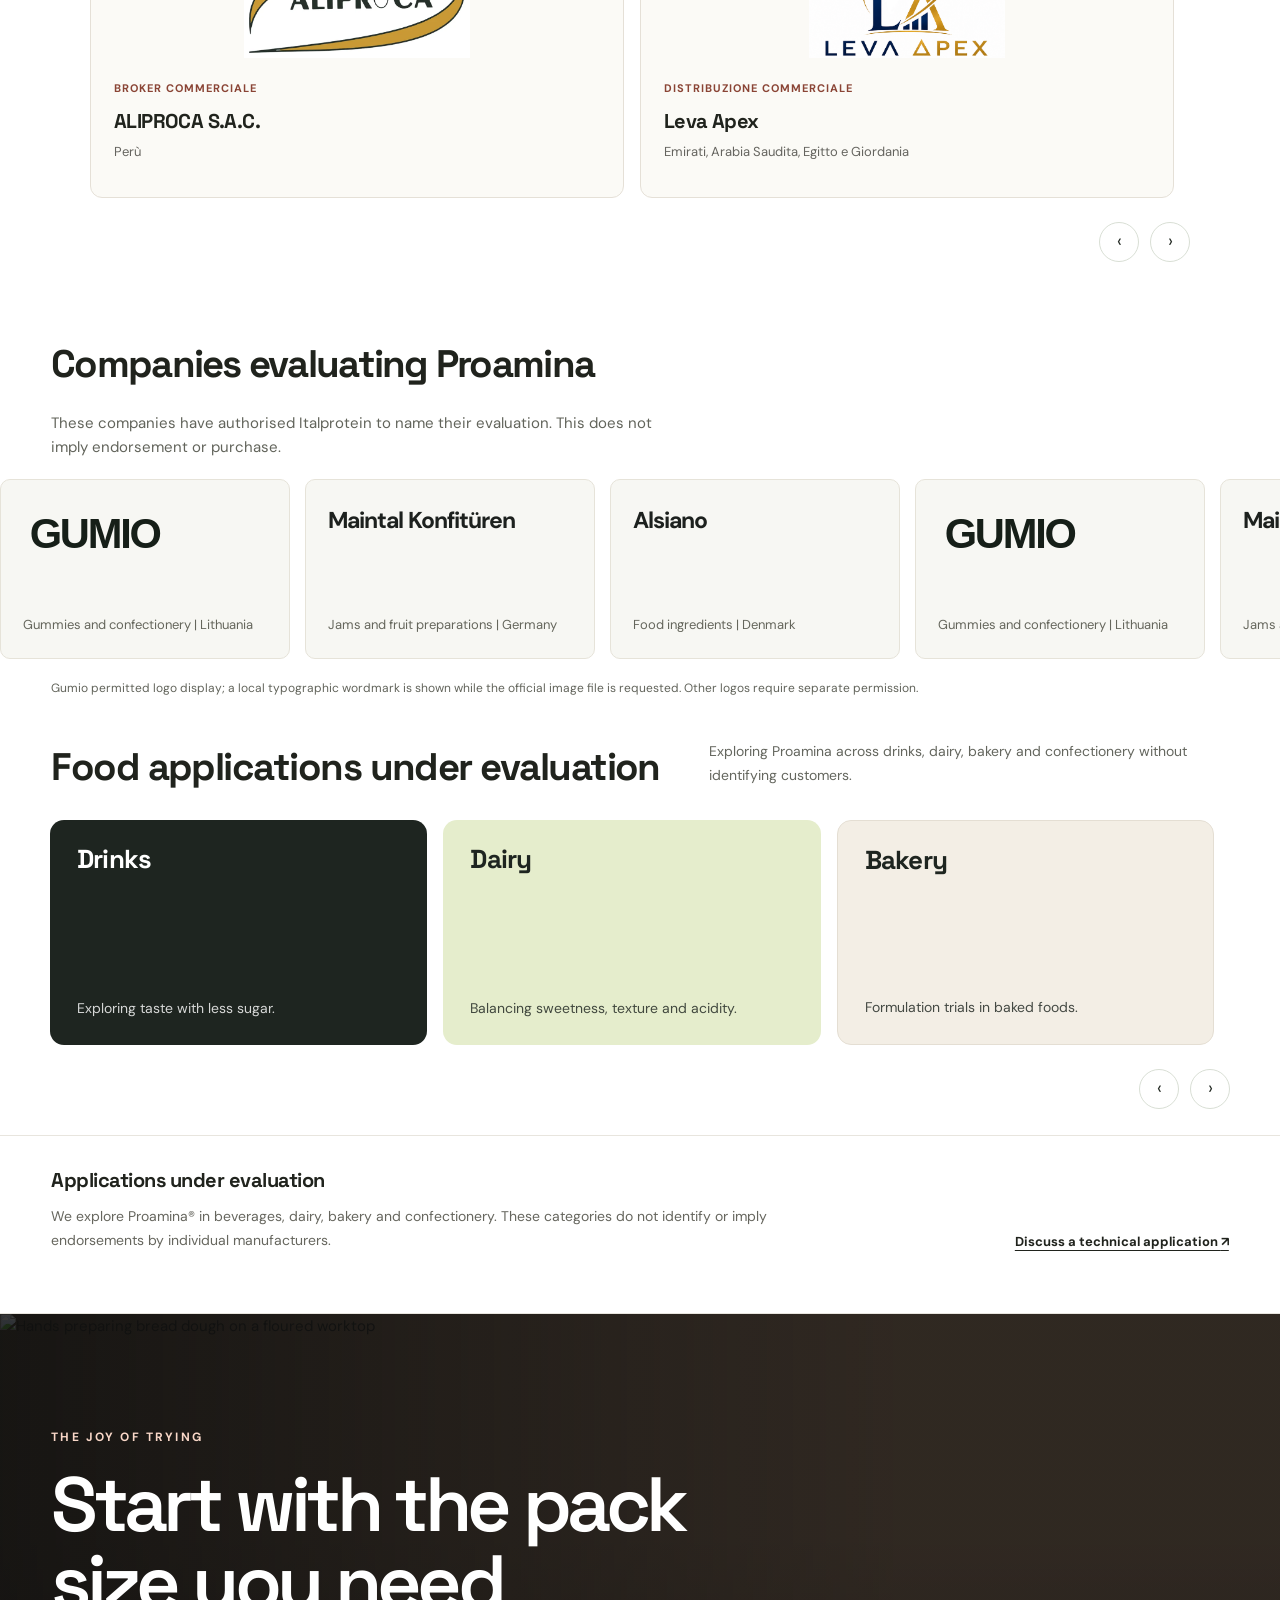
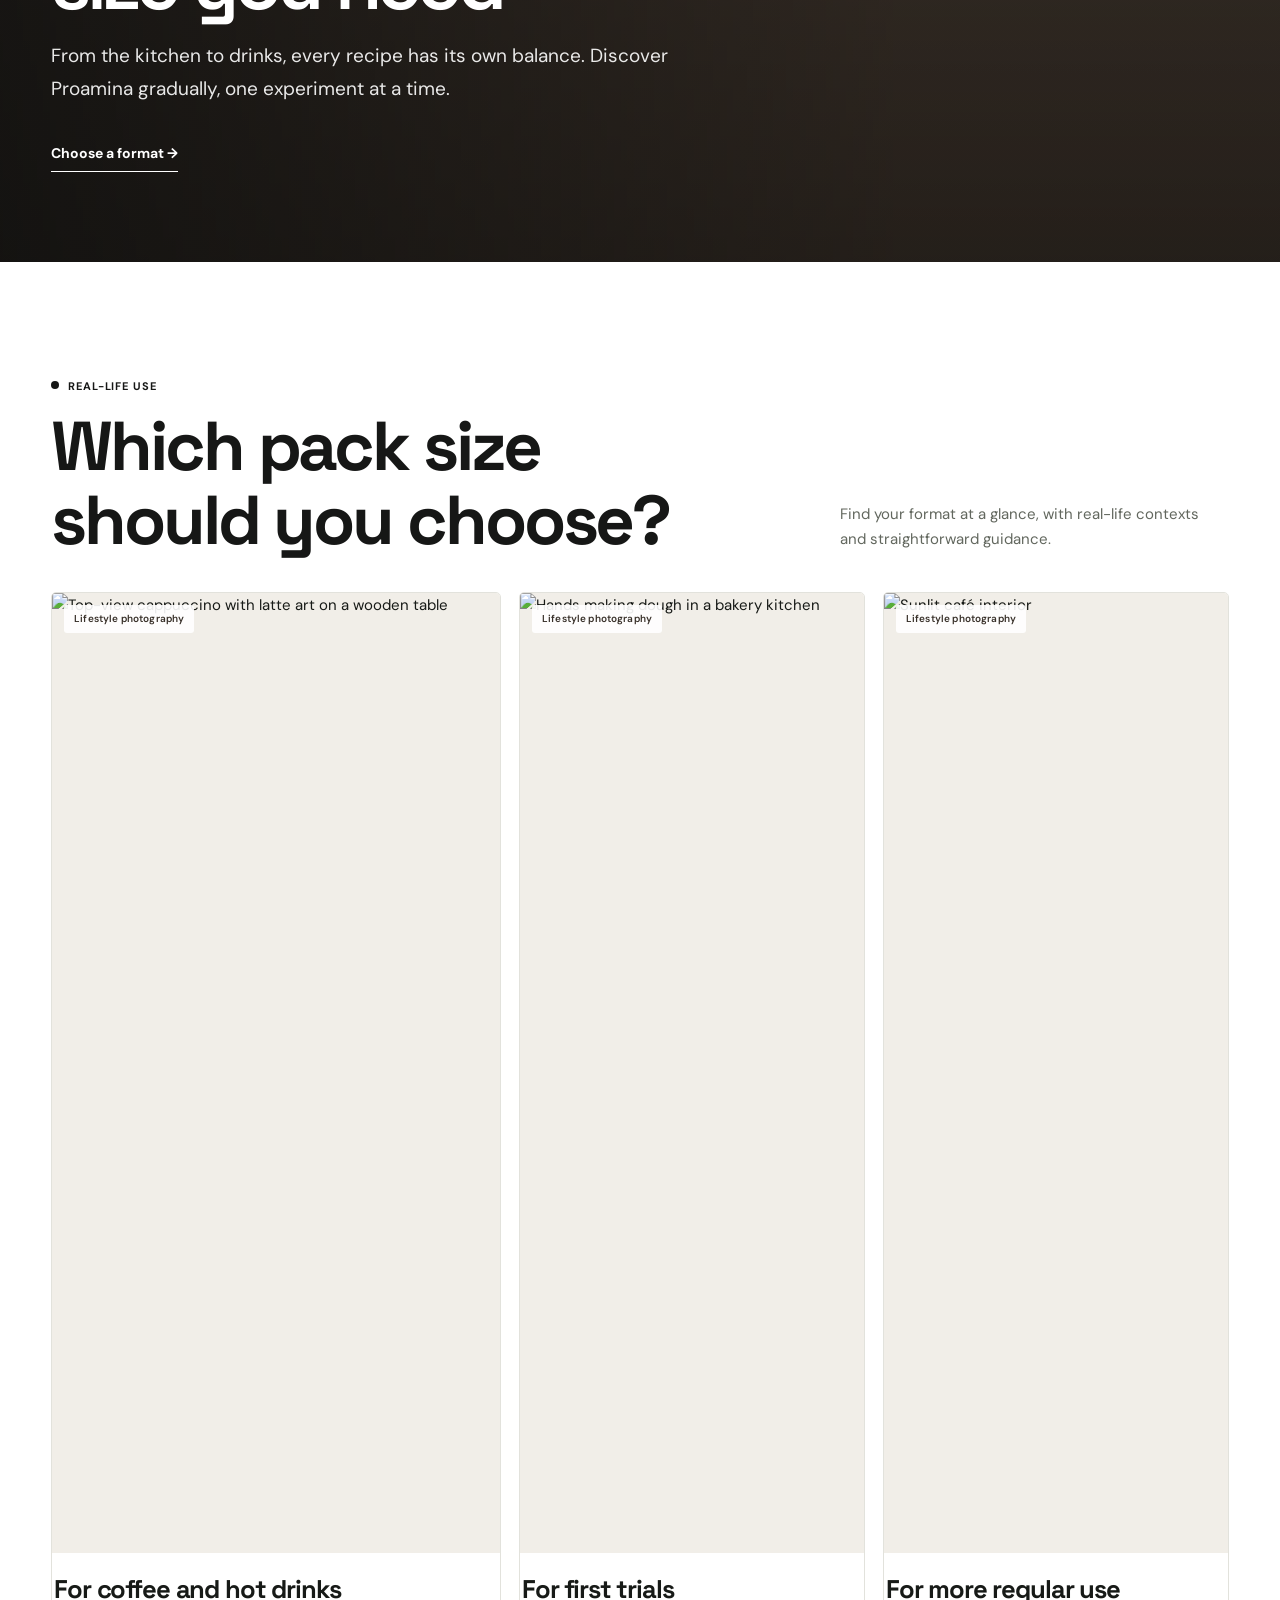
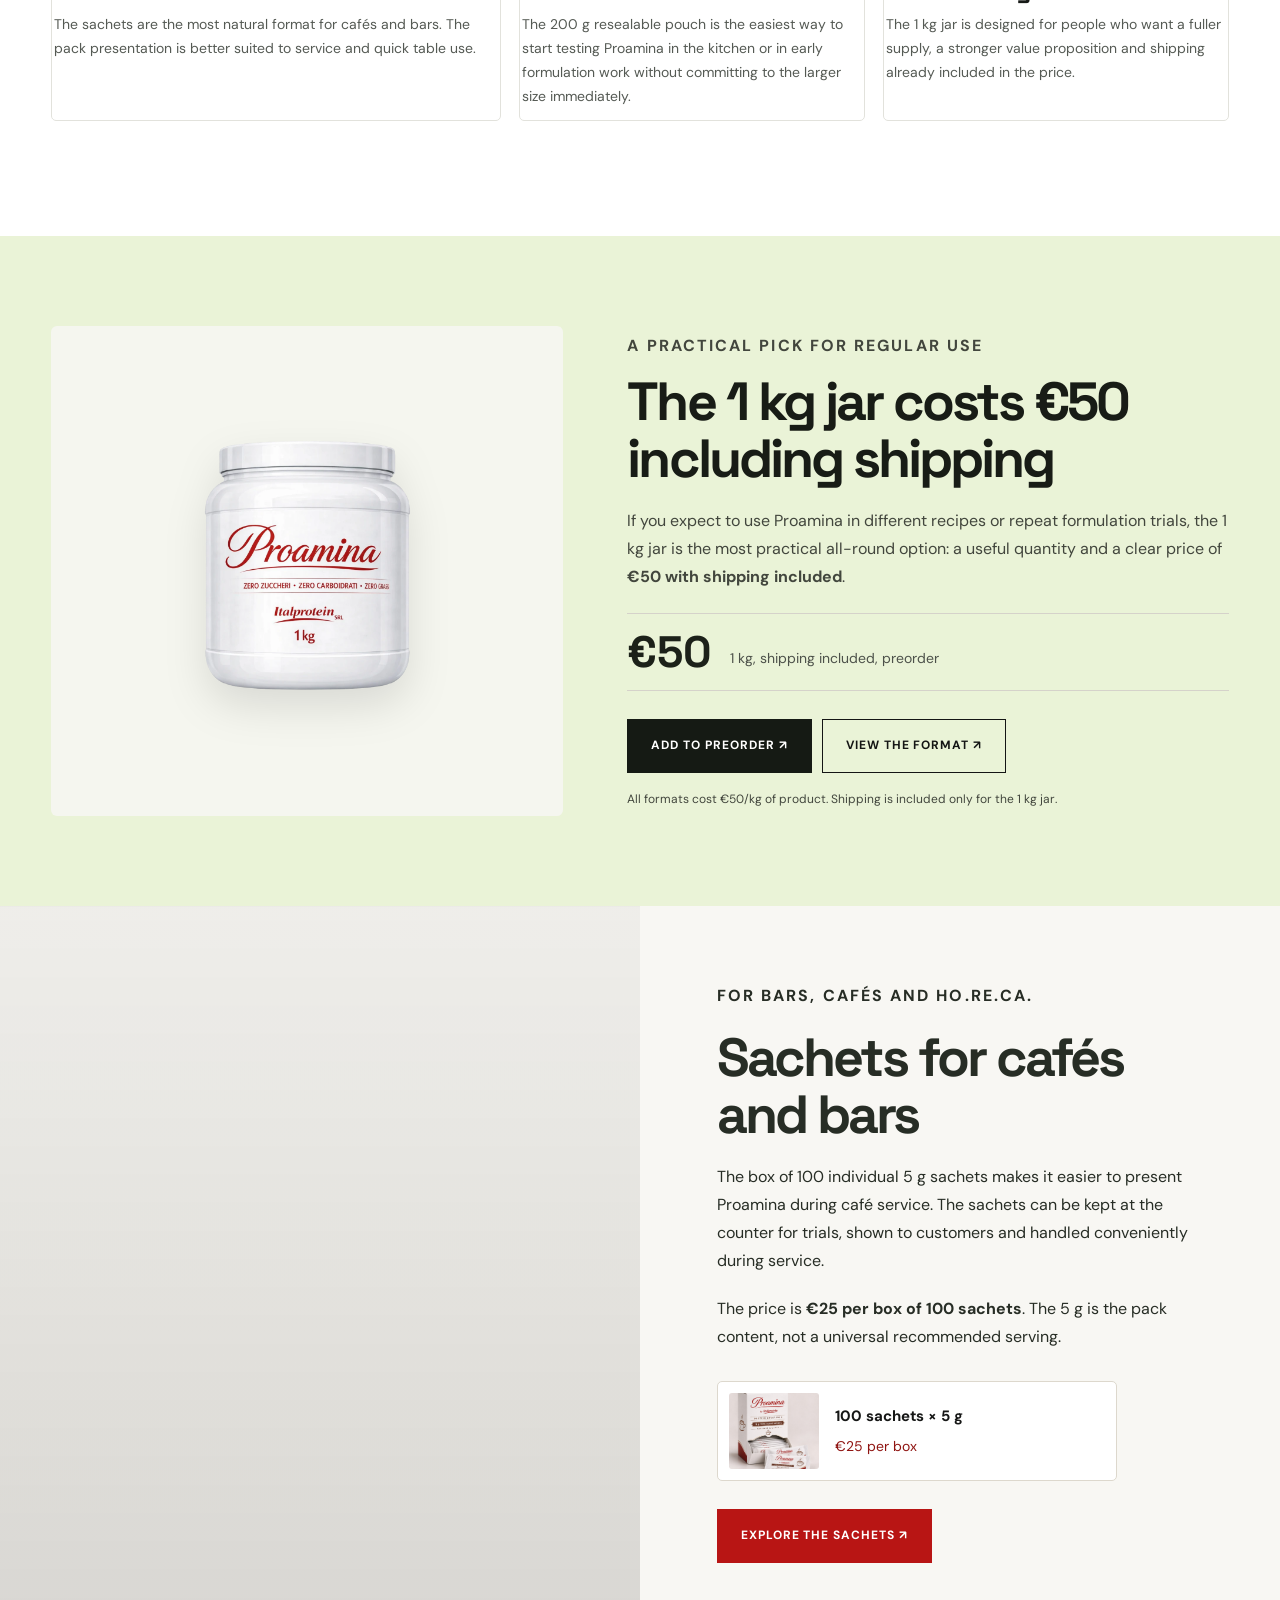
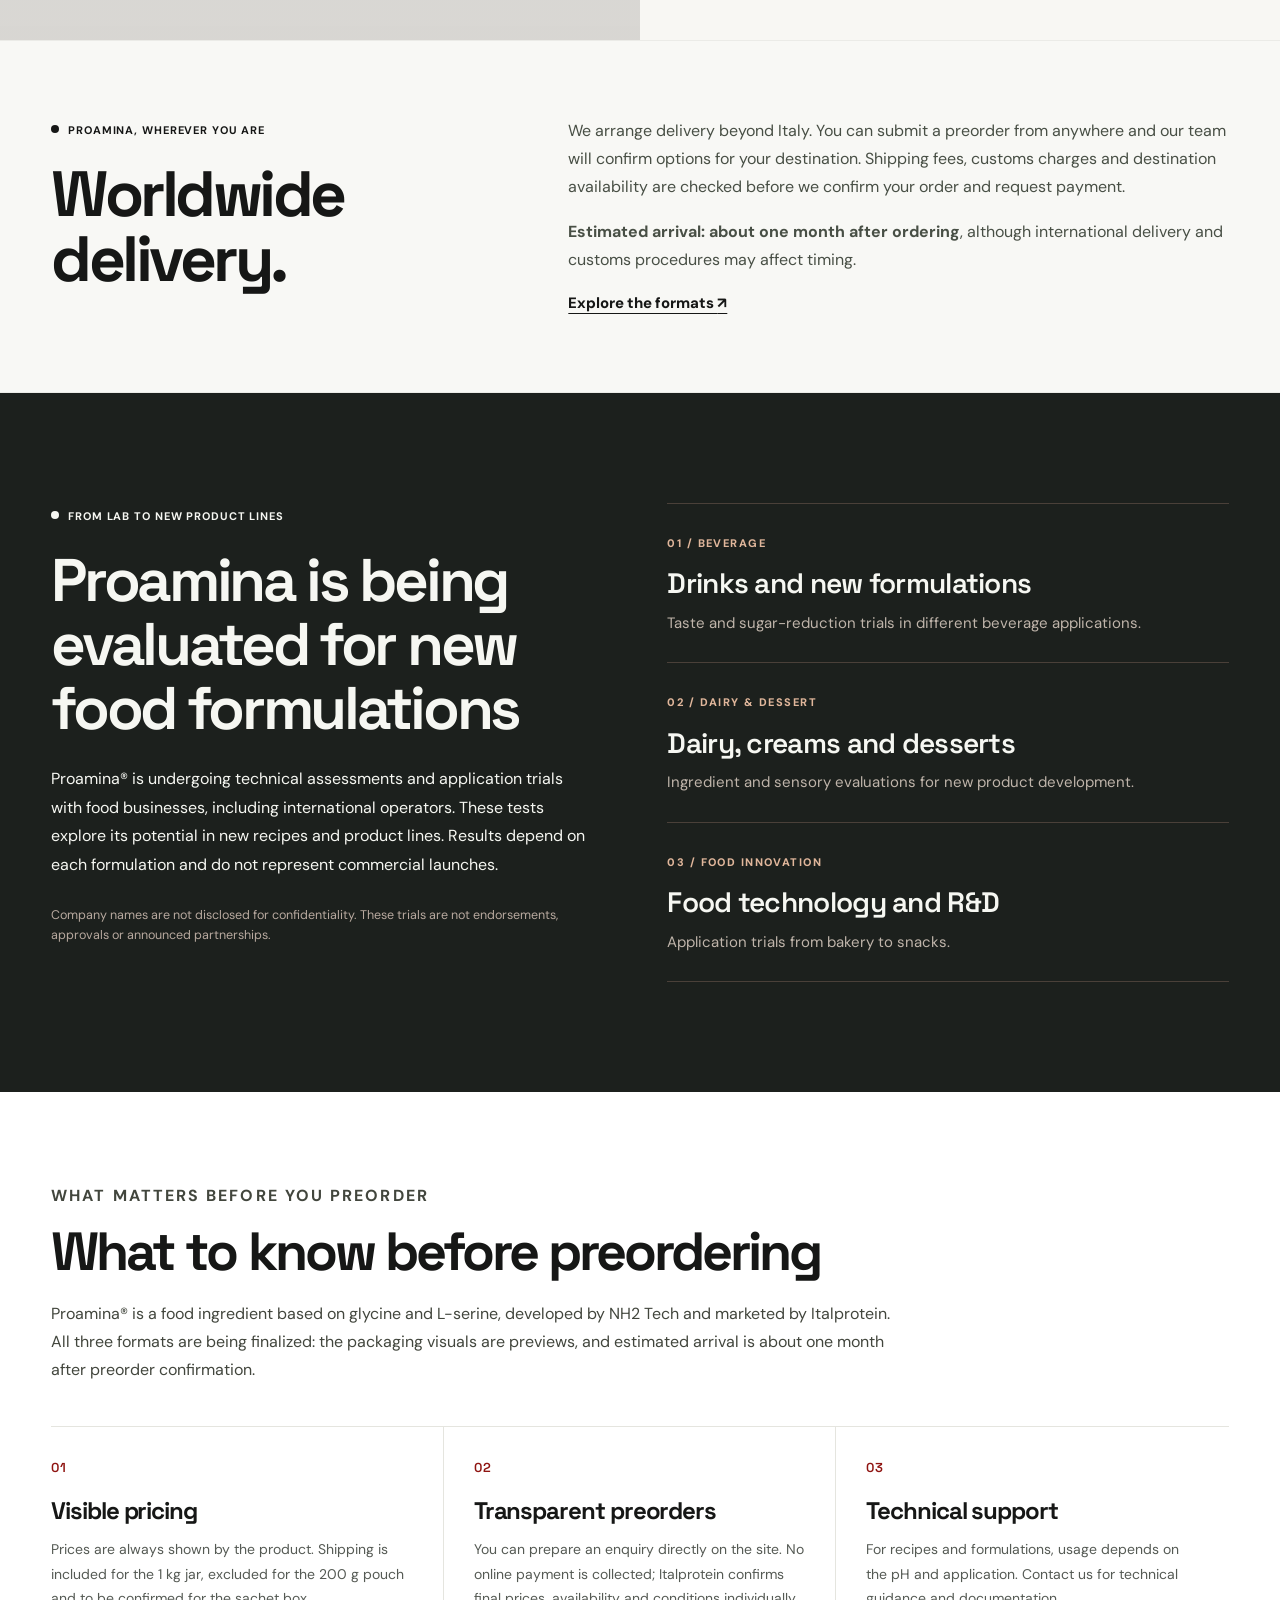
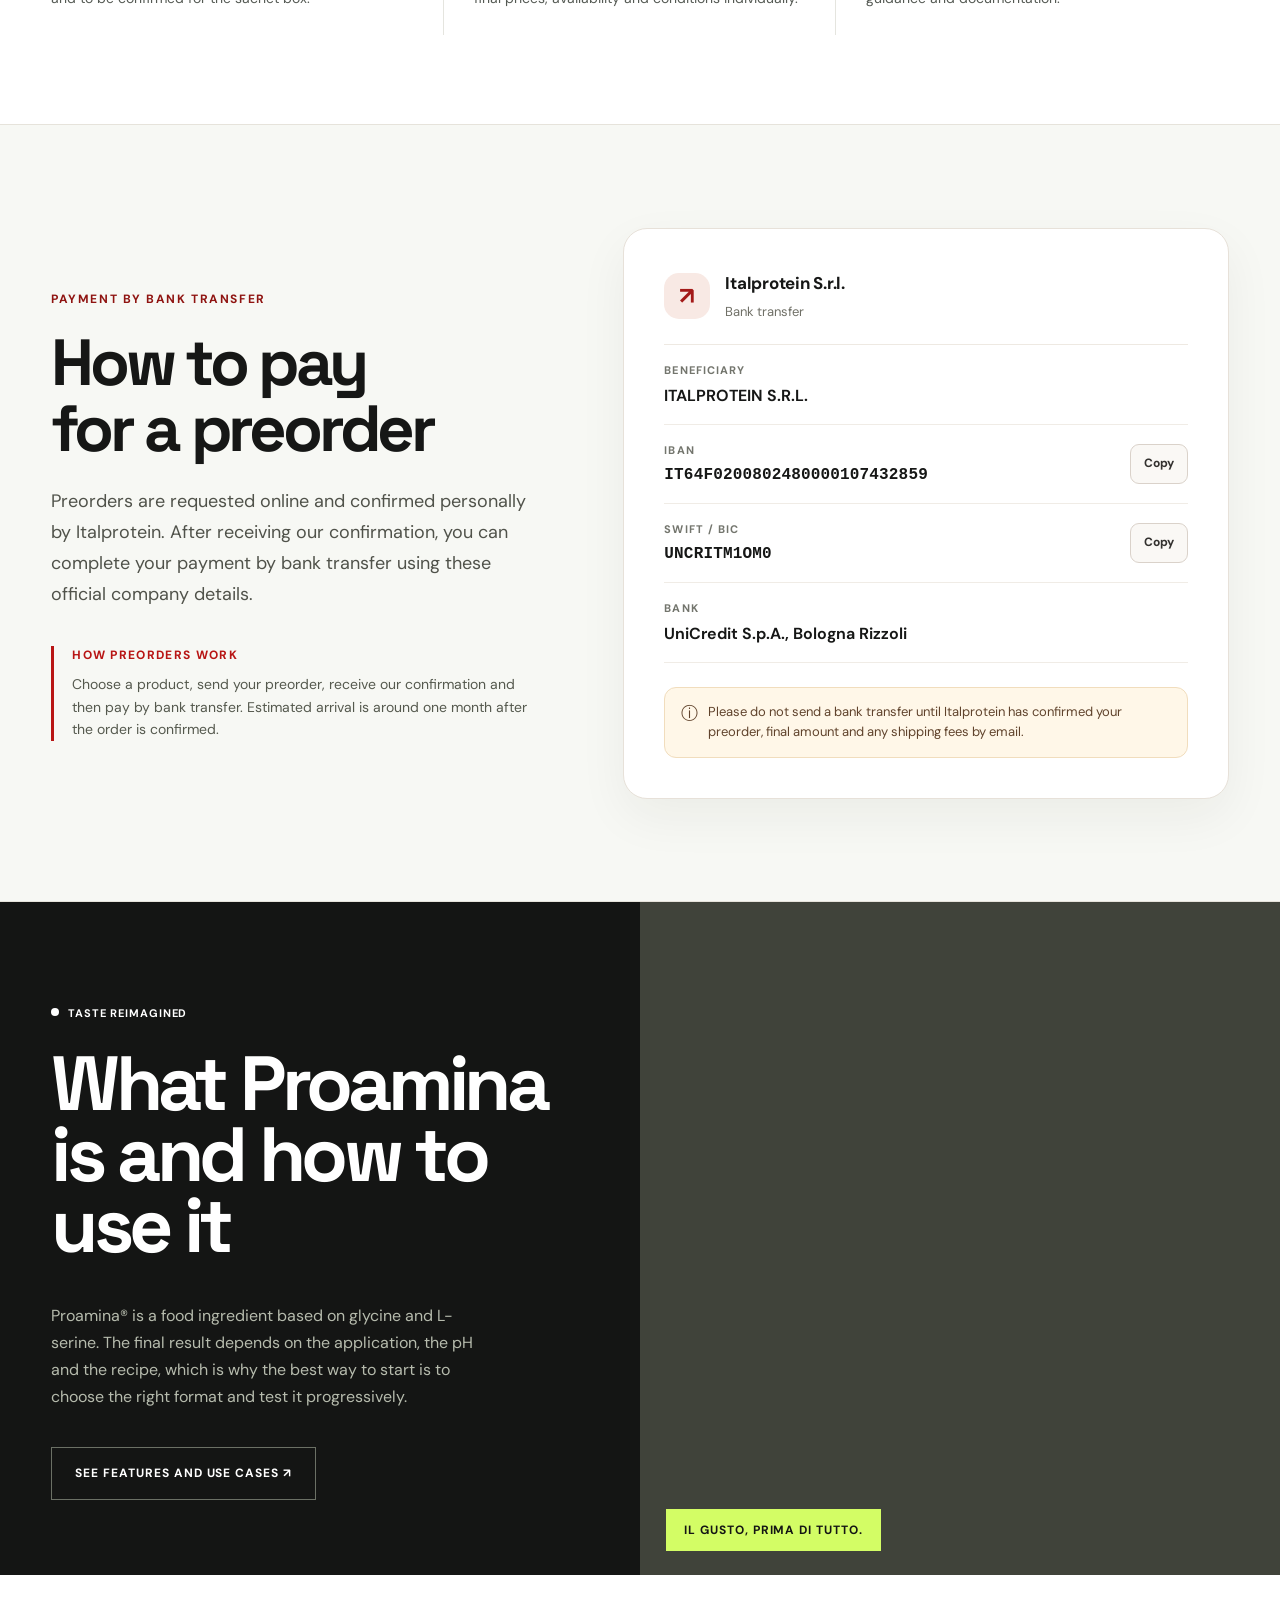
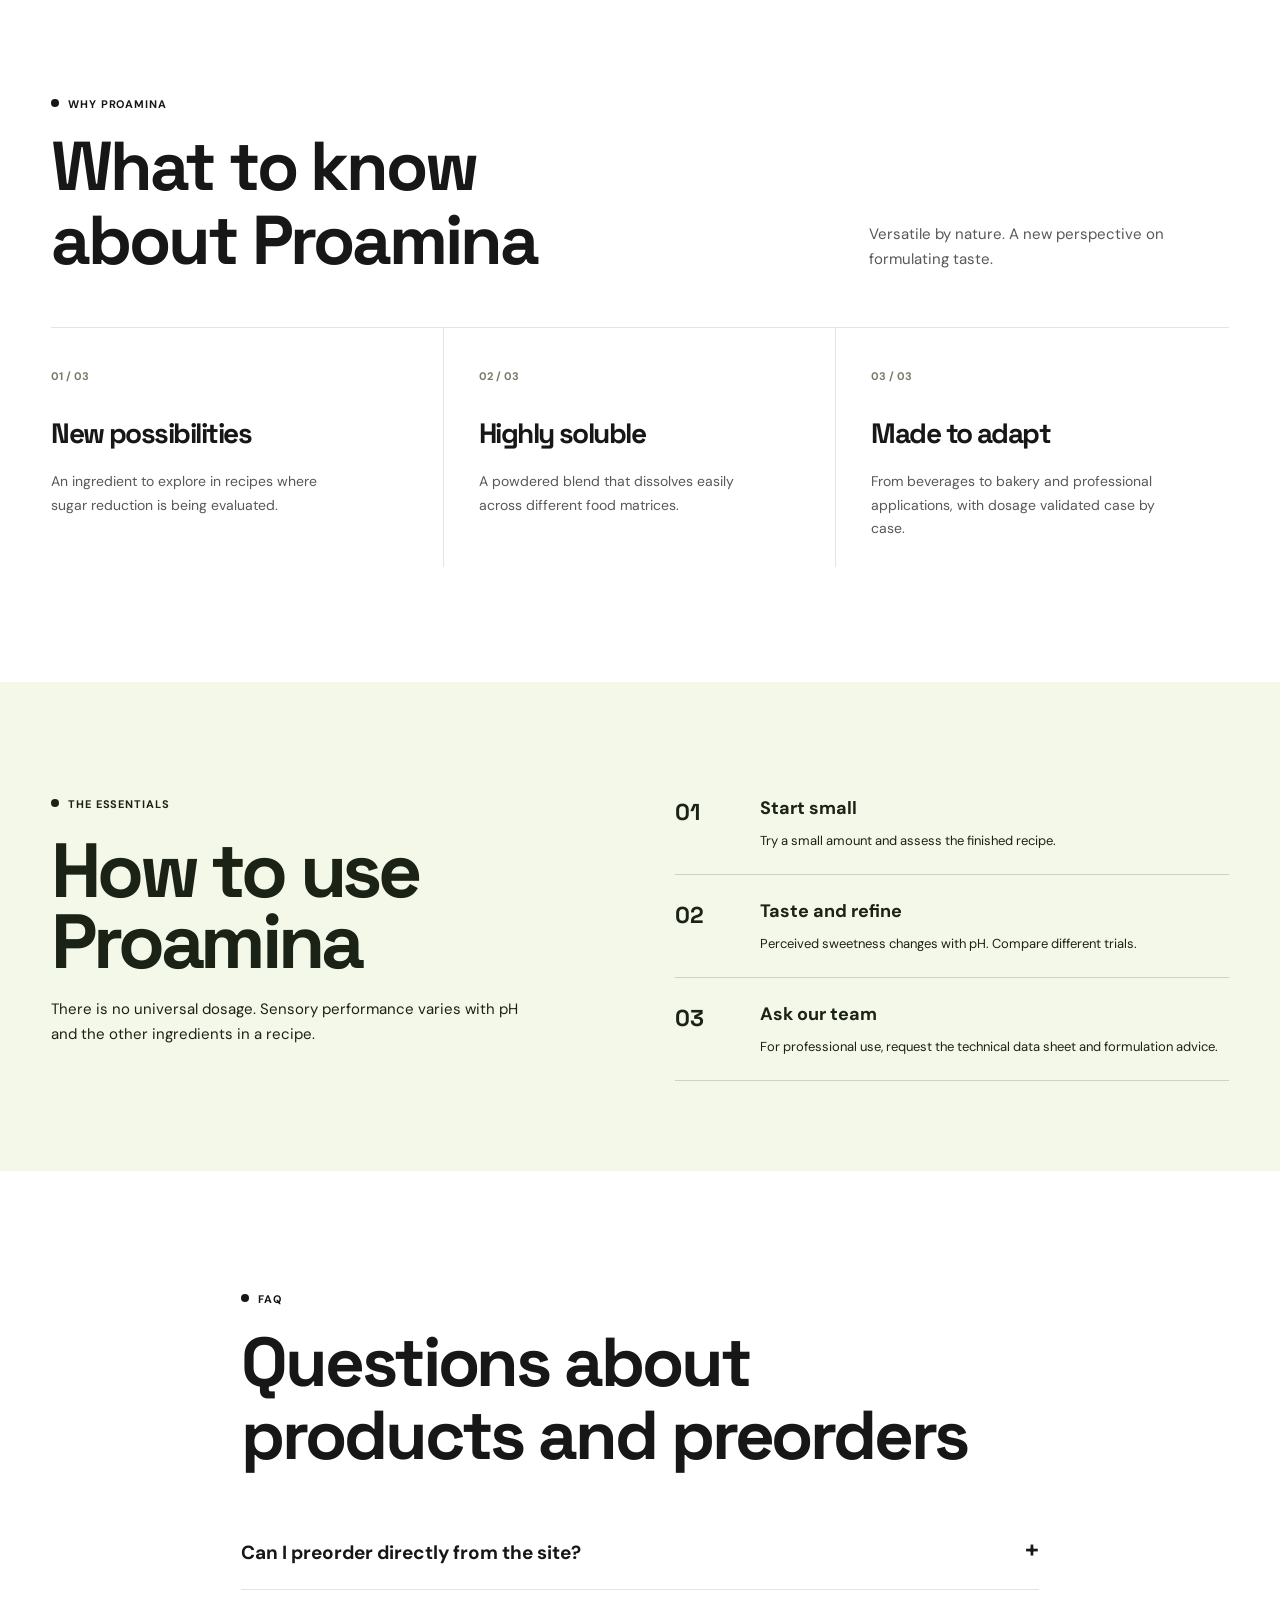
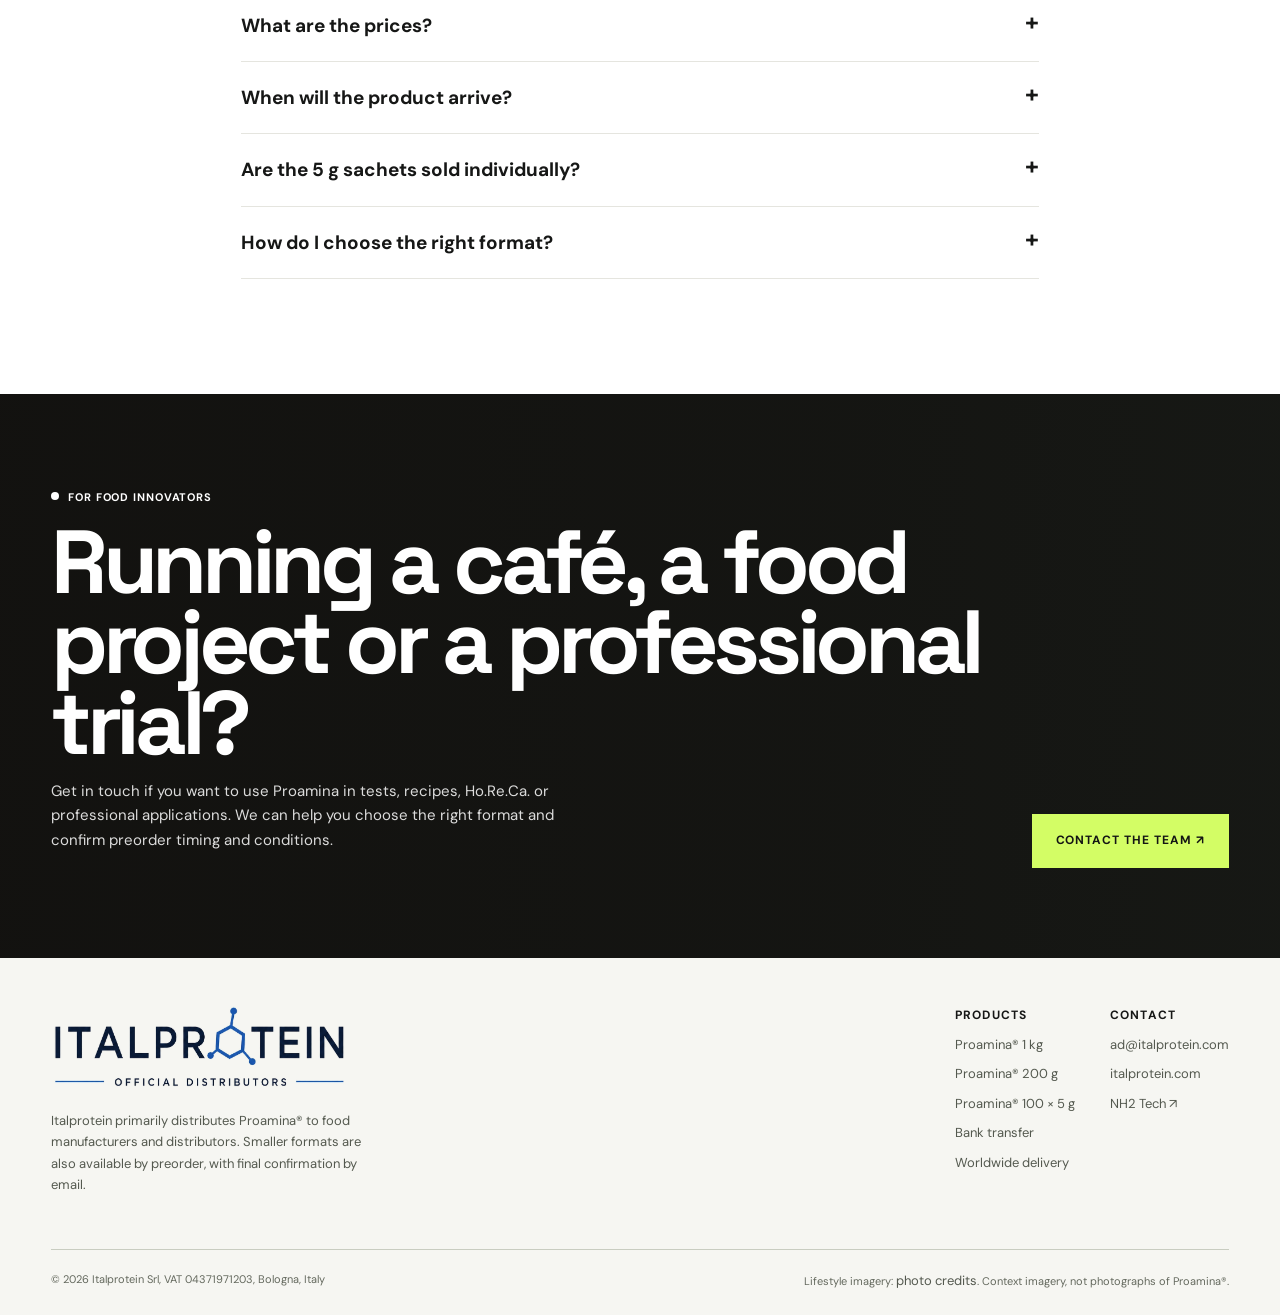
==== commit adb26732: "fix: modern dual-format hero playback and full-card partner carousels (en-index.html)" ====
--- a/en-index.html
+++ b/en-index.html
@@ -17,9 +17,11 @@
 <title>Preorder Proamina® | Formats and prices | Italprotein</title>
 <script defer="" src="assets/site.js"></script>
 <script defer src="assets/premium-motion.js"></script>
+<script defer src="assets/carousel-video-fixes.js"></script>
 
 <script type="application/ld+json">{"@context":"https://schema.org","@graph":[{"@type":"Organization","@id":"https://www.italprotein.com/#organization","name":"Italprotein Srl","url":"https://www.italprotein.com/","email":"ad@italprotein.com","vatID":"IT04371971203","address":{"@type":"PostalAddress","addressLocality":"Bologna","addressCountry":"IT"}},{"@type":"ItemList","name":"Proamina® product formats","itemListElement":[{"@type":"ListItem","position":1,"item":{"@type":"Product","name":"Proamina® 1 kg jar","brand":{"@type":"Brand","name":"Proamina®"},"description":"Food-grade amino acid blend, 1 kg jar","image":"https://www.italprotein.com/assets/img/proamina-1kg.png"}},{"@type":"ListItem","position":2,"item":{"@type":"Product","name":"Proamina® 200 g resealable pouch","brand":{"@type":"Brand","name":"Proamina®"},"description":"Food-grade amino acid blend, resealable 200 g pouch","image":"https://www.italprotein.com/assets/img/proamina-pouch-200g.jpg"}},{"@type":"ListItem","position":3,"item":{"@type":"Product","name":"Proamina® 5 g sachet","brand":{"@type":"Brand","name":"Proamina®"},"description":"Food-grade amino acid blend, 5 g single sachet","image":"https://www.italprotein.com/assets/img/proamina-sachets-5g.jpg"}}]}]}</script>
-<link href="https://images.unsplash.com" rel="preconnect"/><link rel="stylesheet" href="assets/research-carousel.css"/></head>
+<link href="https://images.unsplash.com" rel="preconnect"/><link rel="stylesheet" href="assets/research-carousel.css"/><link href="assets/carousel-video-fixes.css" rel="stylesheet"/>
+</head>
 <body class="home-page" data-lang="en" data-ui-version="2026-11-huel-hero-marquee-worldwide">
 <a class="skip" href="#main">Skip to content</a>
 <div aria-label="Shop updates" class="announcement announcement-marquee" role="region"><div class="marquee-window"><div class="marquee-track"><div class="marquee-group"><span class="marquee-item">PREORDERS OPEN</span><span aria-hidden="true" class="marquee-separator">✳</span><span class="marquee-item">WORLDWIDE DELIVERY</span><span aria-hidden="true" class="marquee-separator">✳</span><span class="marquee-item">ESTIMATED ARRIVAL: ABOUT ONE MONTH</span><span aria-hidden="true" class="marquee-separator">✳</span><span class="marquee-item">100 × 5 G SACHETS €25</span><span aria-hidden="true" class="marquee-separator">✳</span><span class="marquee-item">1 KG €50, SHIPPING INCLUDED</span><span aria-hidden="true" class="marquee-separator">✳</span></div><div aria-hidden="true" class="marquee-group"><span class="marquee-item">PREORDERS OPEN</span><span aria-hidden="true" class="marquee-separator">✳</span><span class="marquee-item">WORLDWIDE DELIVERY</span><span aria-hidden="true" class="marquee-separator">✳</span><span class="marquee-item">ESTIMATED ARRIVAL: ABOUT ONE MONTH</span><span aria-hidden="true" class="marquee-separator">✳</span><span class="marquee-item">100 × 5 G SACHETS €25</span><span aria-hidden="true" class="marquee-separator">✳</span><span class="marquee-item">1 KG €50, SHIPPING INCLUDED</span><span aria-hidden="true" class="marquee-separator">✳</span></div></div></div></div>
@@ -32,7 +34,7 @@
 <button aria-pressed="true" class="hero-price-card format-option" data-select-product="0" type="button"><strong>1 kg</strong><span>€50</span><small>shipping included</small></button>
 <button aria-pressed="false" class="hero-price-card format-option" data-select-product="1" type="button"><strong>200 g</strong><span>€10</span><small>shipping excluded</small></button>
 <button aria-pressed="false" class="hero-price-card format-option" data-select-product="2" type="button"><strong>100 x 5 g sachets</strong><span>€25</span><small>price per box</small></button>
-</div><div class="hero-choice-cta"><div class="hero-choice-current"><span>Selected format</span><strong id="selectedFormatLabel">1 kg jar, €50</strong><small id="selectedFormatShipping">Shipping included</small></div><button class="btn-primary quick-add-btn" id="quickAddButton" type="button">Add to preorder</button></div><div class="cta-row"><a class="btn-primary" href="#prodotti">See formats and prices <span>↗</span></a><a class="btn-outline" href="#preorder">How preorders work <span>↗</span></a></div><span class="hero-trust" role="note">We ship worldwide. Shipping costs and terms are confirmed before payment.</span><span class="hero-note">Preorders are confirmed by email. Packaging is still being finalized.</span></div><div class="hero-visual hero-product-scene hero-hq" data-selected-format="0"><img class="hero-hq-image" src="assets/img/proamina-hero-video-poster.jpg" alt="Frame from the Proamina kitchen preparation film" width="1440" height="608" loading="eager" decoding="async" fetchpriority="high"/><video class="hero-ai-video" data-hero-video autoplay muted loop playsinline preload="auto" poster="assets/img/proamina-hero-video-poster.jpg" aria-label="Silent Proamina usage video showing preparation in the kitchen and café"><source src="assets/video/proamina-hero-clean-v2.mp4" type="video/mp4"/></video><span class="hero-scene-stamp">Illustrative video, final packaging may differ</span></div></div></section>
+</div><div class="hero-choice-cta"><div class="hero-choice-current"><span>Selected format</span><strong id="selectedFormatLabel">1 kg jar, €50</strong><small id="selectedFormatShipping">Shipping included</small></div><button class="btn-primary quick-add-btn" id="quickAddButton" type="button">Add to preorder</button></div><div class="cta-row"><a class="btn-primary" href="#prodotti">See formats and prices <span>↗</span></a><a class="btn-outline" href="#preorder">How preorders work <span>↗</span></a></div><span class="hero-trust" role="note">We ship worldwide. Shipping costs and terms are confirmed before payment.</span><span class="hero-note">Preorders are confirmed by email. Packaging is still being finalized.</span></div><div class="hero-visual hero-product-scene hero-hq" data-selected-format="0"><img class="hero-hq-image" src="assets/img/proamina-hero-loop-v4-poster.jpg" alt="Frame from the Proamina kitchen preparation film" width="1440" height="608" loading="eager" decoding="async" fetchpriority="high"/><video class="hero-ai-video" data-hero-video autoplay muted loop playsinline preload="metadata" poster="assets/img/proamina-hero-loop-v4-poster.jpg" aria-label="Silent Proamina usage video showing preparation in the kitchen and café"><source src="assets/video/proamina-hero-loop-v4.webm" type="video/webm"/><source src="assets/video/proamina-hero-loop-v4.mp4" type="video/mp4"/></video><span class="hero-scene-stamp">Illustrative video, final packaging may differ</span></div></div></section>
 
 
 <section class="about-italprotein" id="chi-siamo" aria-labelledby="about-italprotein-title">
--- a/assets/carousel-video-fixes.css
+++ b/assets/carousel-video-fixes.css
@@ -0,0 +1,139 @@
+/* Whole-card rotating rails. Override older continuous marquees that cropped logos and copy. */
+.network-section .network-rail,
+.network-section .research-rail{
+  width:calc(100% - 36px);
+  max-width:1100px;
+  margin-inline:auto;
+  padding:16px 0 24px;
+  box-sizing:border-box;
+  overflow-x:auto;
+  overflow-y:hidden;
+  scrollbar-width:thin;
+  scroll-behavior:smooth;
+  scroll-padding-inline:0;
+}
+.network-section .research-rail{max-width:1180px}
+.network-section .network-rail.is-card-carousel,
+.network-section .research-rail.is-card-carousel{
+  overflow:hidden!important;
+  scroll-behavior:auto;
+  scrollbar-width:none;
+}
+.network-section .network-track,
+.network-section .research-track{
+  display:flex!important;
+  width:max-content;
+  max-width:none;
+  animation:none!important;
+  transform:translate3d(0,0,0);
+  will-change:transform;
+}
+.network-section .is-card-carousel .network-track,
+.network-section .is-card-carousel .research-track{
+  transition:transform .65s cubic-bezier(.2,.75,.2,1);
+}
+.network-section .network-group,
+.network-section .research-group{
+  display:flex;
+  flex:0 0 auto;
+  gap:0!important;
+  padding:0!important;
+  align-items:stretch;
+}
+.network-section .network-card,
+.network-section .research-card{
+  box-sizing:border-box!important;
+  flex:0 0 auto!important;
+  min-width:0;
+  width:var(--full-card-width,320px)!important;
+  height:auto!important;
+  min-height:275px;
+  margin:0 var(--full-card-gap,16px) 0 0;
+  overflow:visible;
+  overflow-wrap:break-word;
+}
+.network-section .research-card{
+  min-height:225px;
+  padding:25px 27px;
+  justify-content:space-between;
+}
+.network-section .network-visual{
+  width:100%;min-width:0;
+  min-height:118px;height:118px;
+  margin:0 0 16px;
+  flex:0 0 auto;
+}
+.network-section .network-visual img{
+  display:block;
+  width:auto!important;height:auto!important;
+  max-width:100%!important;max-height:108px!important;
+  object-fit:contain!important;
+}
+.network-section .network-visual img.network-nh2-logo{
+  max-height:108px!important;max-width:130px!important;
+}
+.network-section .network-card h3,
+.network-section .research-card h4{
+  overflow-wrap:anywhere;
+  hyphens:auto;
+}
+.network-section .network-card .network-place{
+  line-height:1.55;
+  overflow-wrap:break-word;
+}
+.network-section .rail-carousel-controls{
+  display:flex;
+  justify-content:flex-end;
+  align-items:center;
+  gap:11px;
+  width:calc(100% - 36px);
+  max-width:1100px;
+  margin:0 auto 26px;
+}
+.network-section .research-rail + .rail-carousel-controls{max-width:1180px}
+.network-section .rail-carousel-controls button{
+  display:inline-flex;
+  align-items:center;
+  justify-content:center;
+  width:40px;height:40px;
+  padding:0;
+  border:1px solid #d9dfd5;
+  border-radius:50%;
+  background:#fff;
+  color:#242b24;
+  font-size:18px;
+  cursor:pointer;
+}
+.network-section .rail-carousel-controls button:hover,
+.network-section .rail-carousel-controls button:focus-visible{
+  background:#e8f3db;
+  outline-offset:2px;
+}
+.network-section .rail-carousel-controls button:disabled{
+  opacity:.45;cursor:default;
+}
+@media(max-width:700px){
+  .network-section .network-rail,
+  .network-section .research-rail,
+  .network-section .rail-carousel-controls{width:calc(100% - 28px)}
+  .network-section .network-card,
+  .network-section .research-card{min-height:260px}
+  .network-section .research-card{min-height:215px}
+}
+@media(prefers-reduced-motion:reduce){
+  .network-section .network-track,
+  .network-section .research-track{transition:none!important;animation:none!important}
+}
+/* Stable underlying image and compositor: never reveal a moving Ken Burns poster at loop boundaries. */
+.hero .hero-product-scene.hero-hq .hero-hq-image{
+  animation:none!important;
+  transform:none!important;
+  transition:none!important;
+}
+.hero .hero-product-scene.hero-hq .hero-ai-video{
+  transition:none!important;
+  background:transparent!important;
+  -webkit-backface-visibility:hidden;
+  backface-visibility:hidden;
+  transform:translateZ(0);
+}
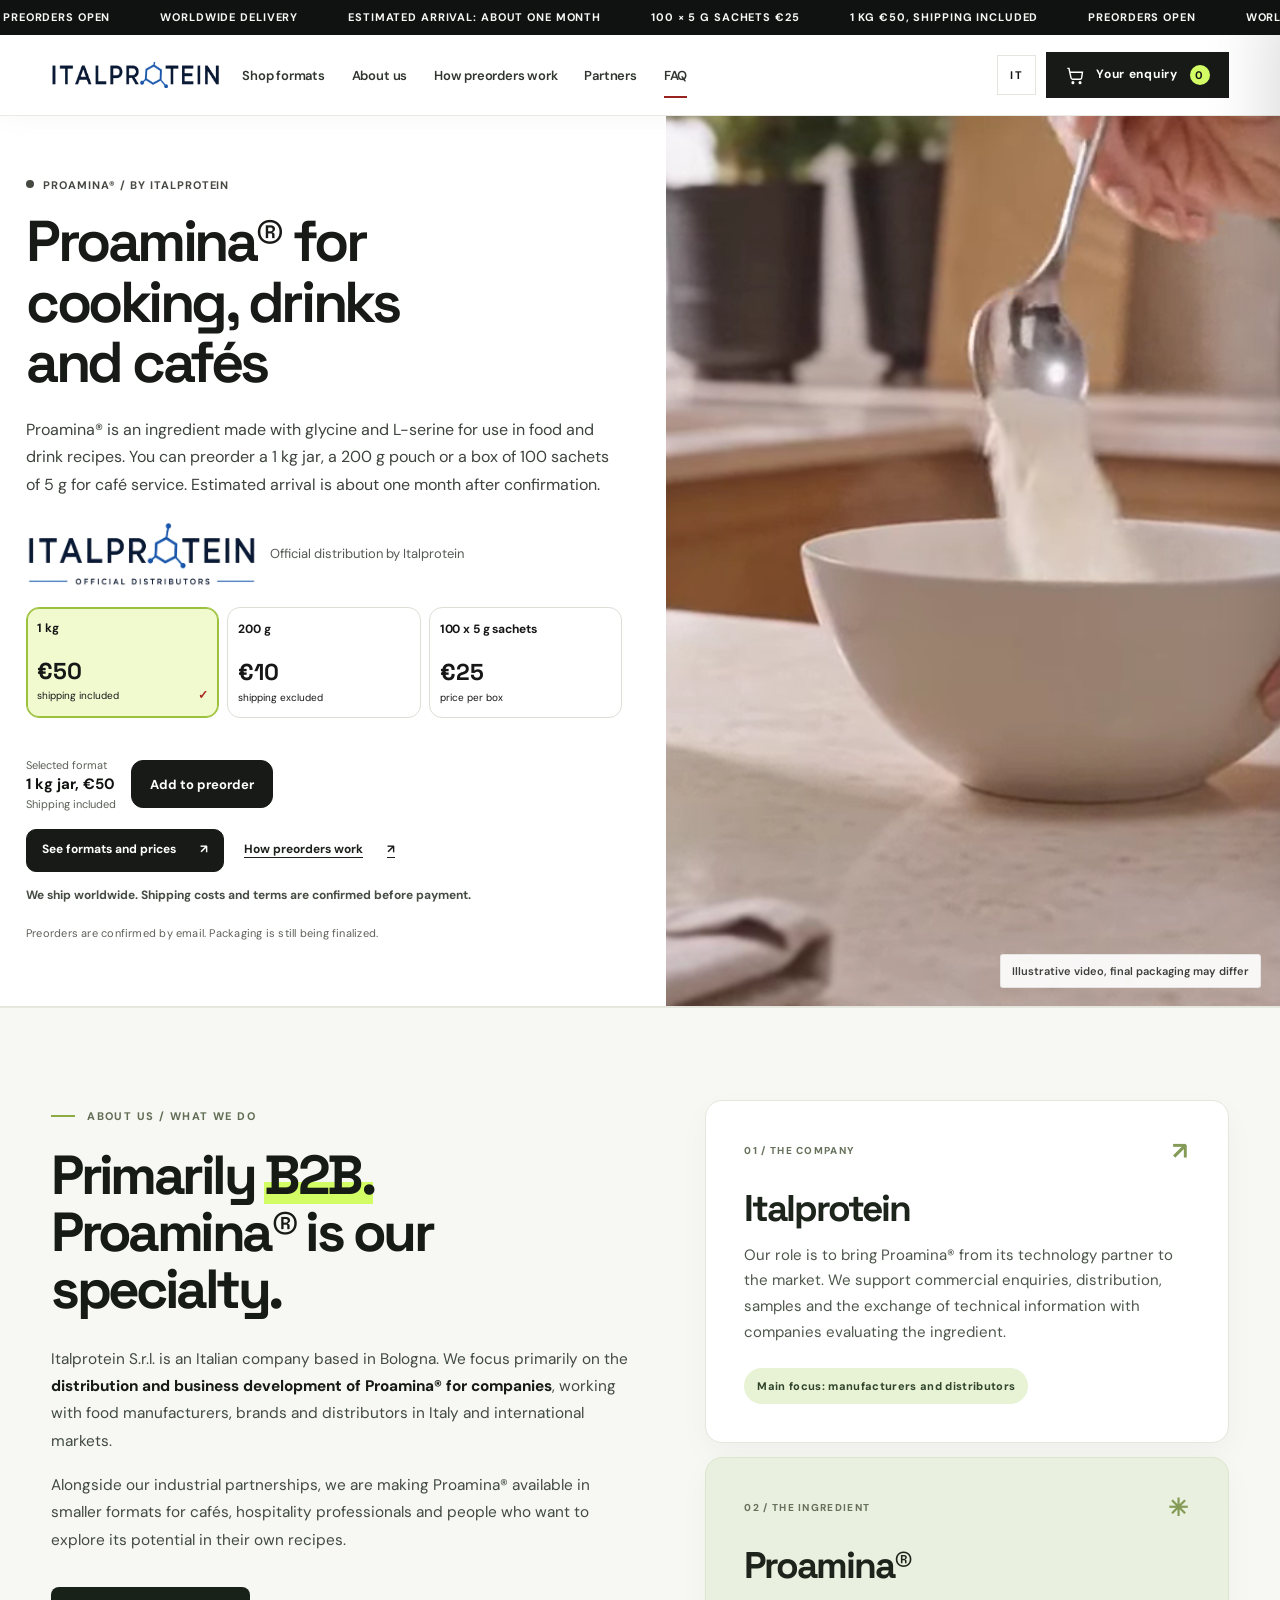
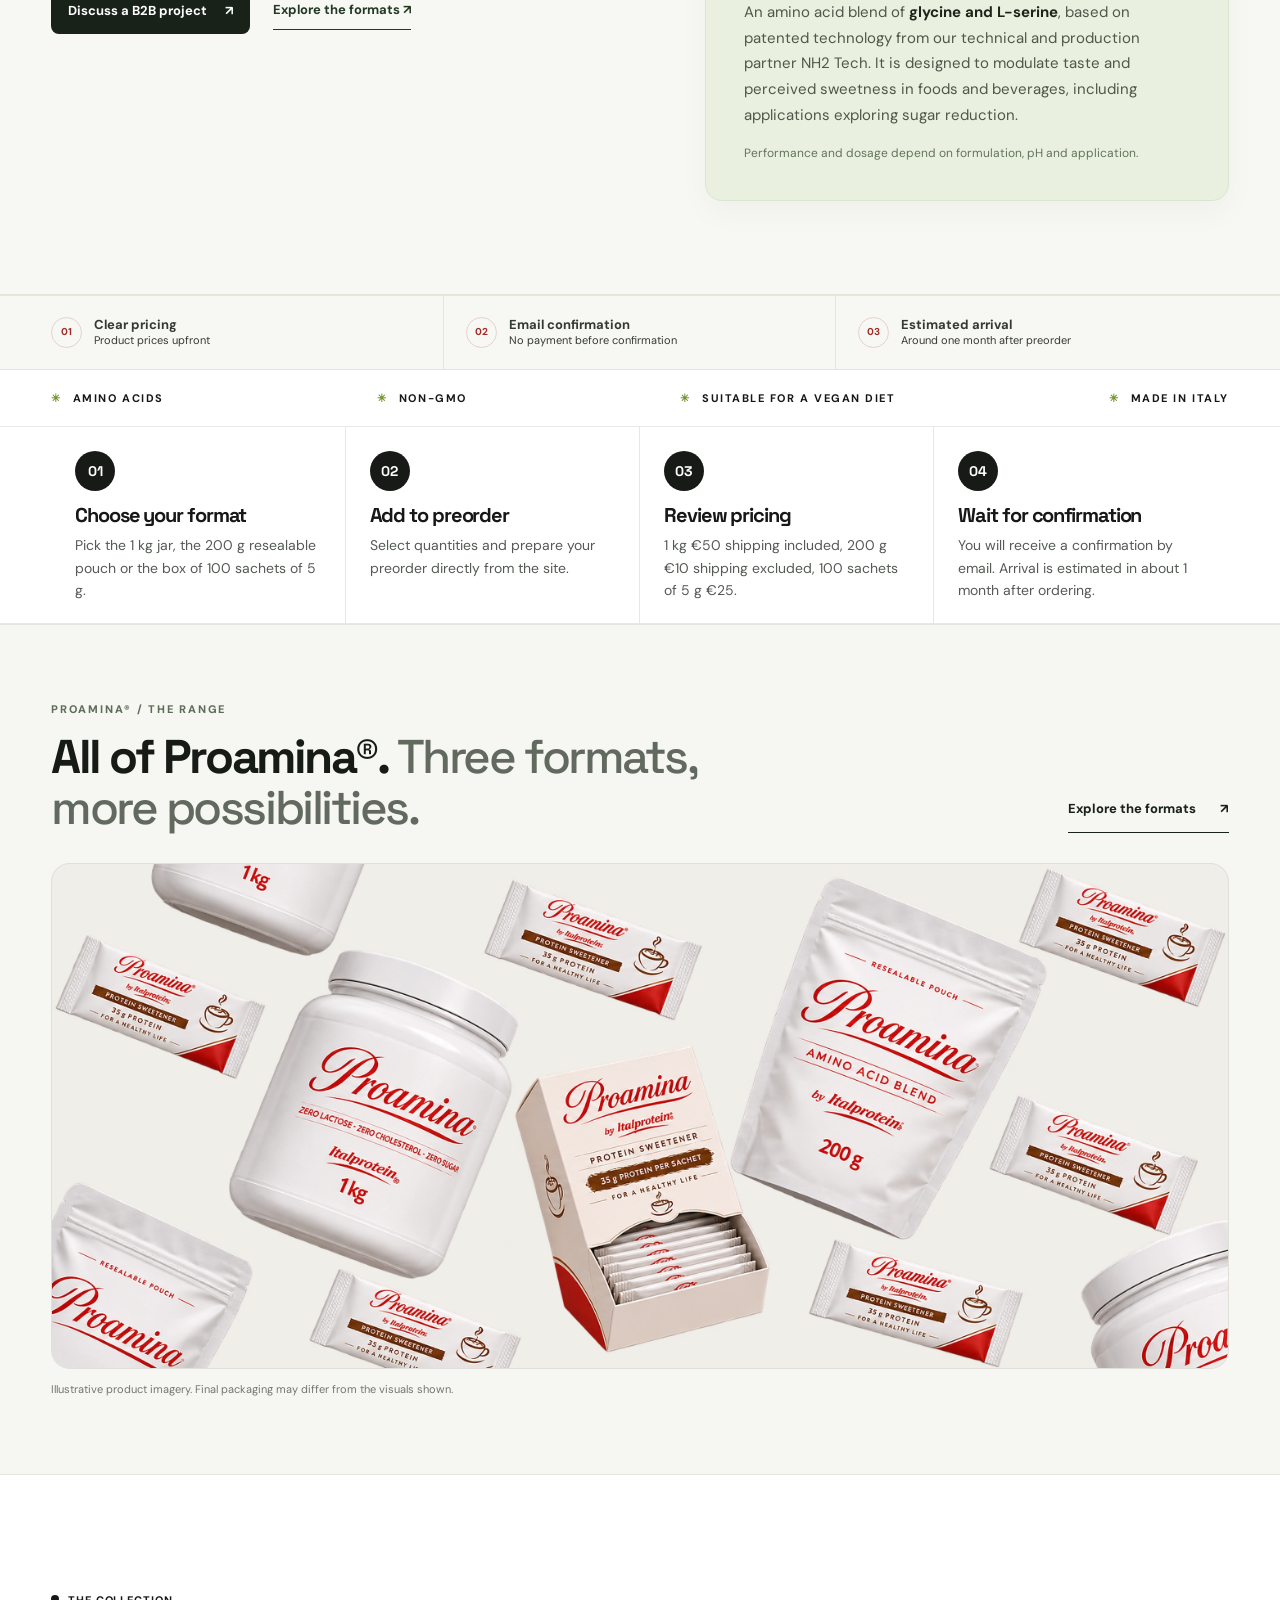
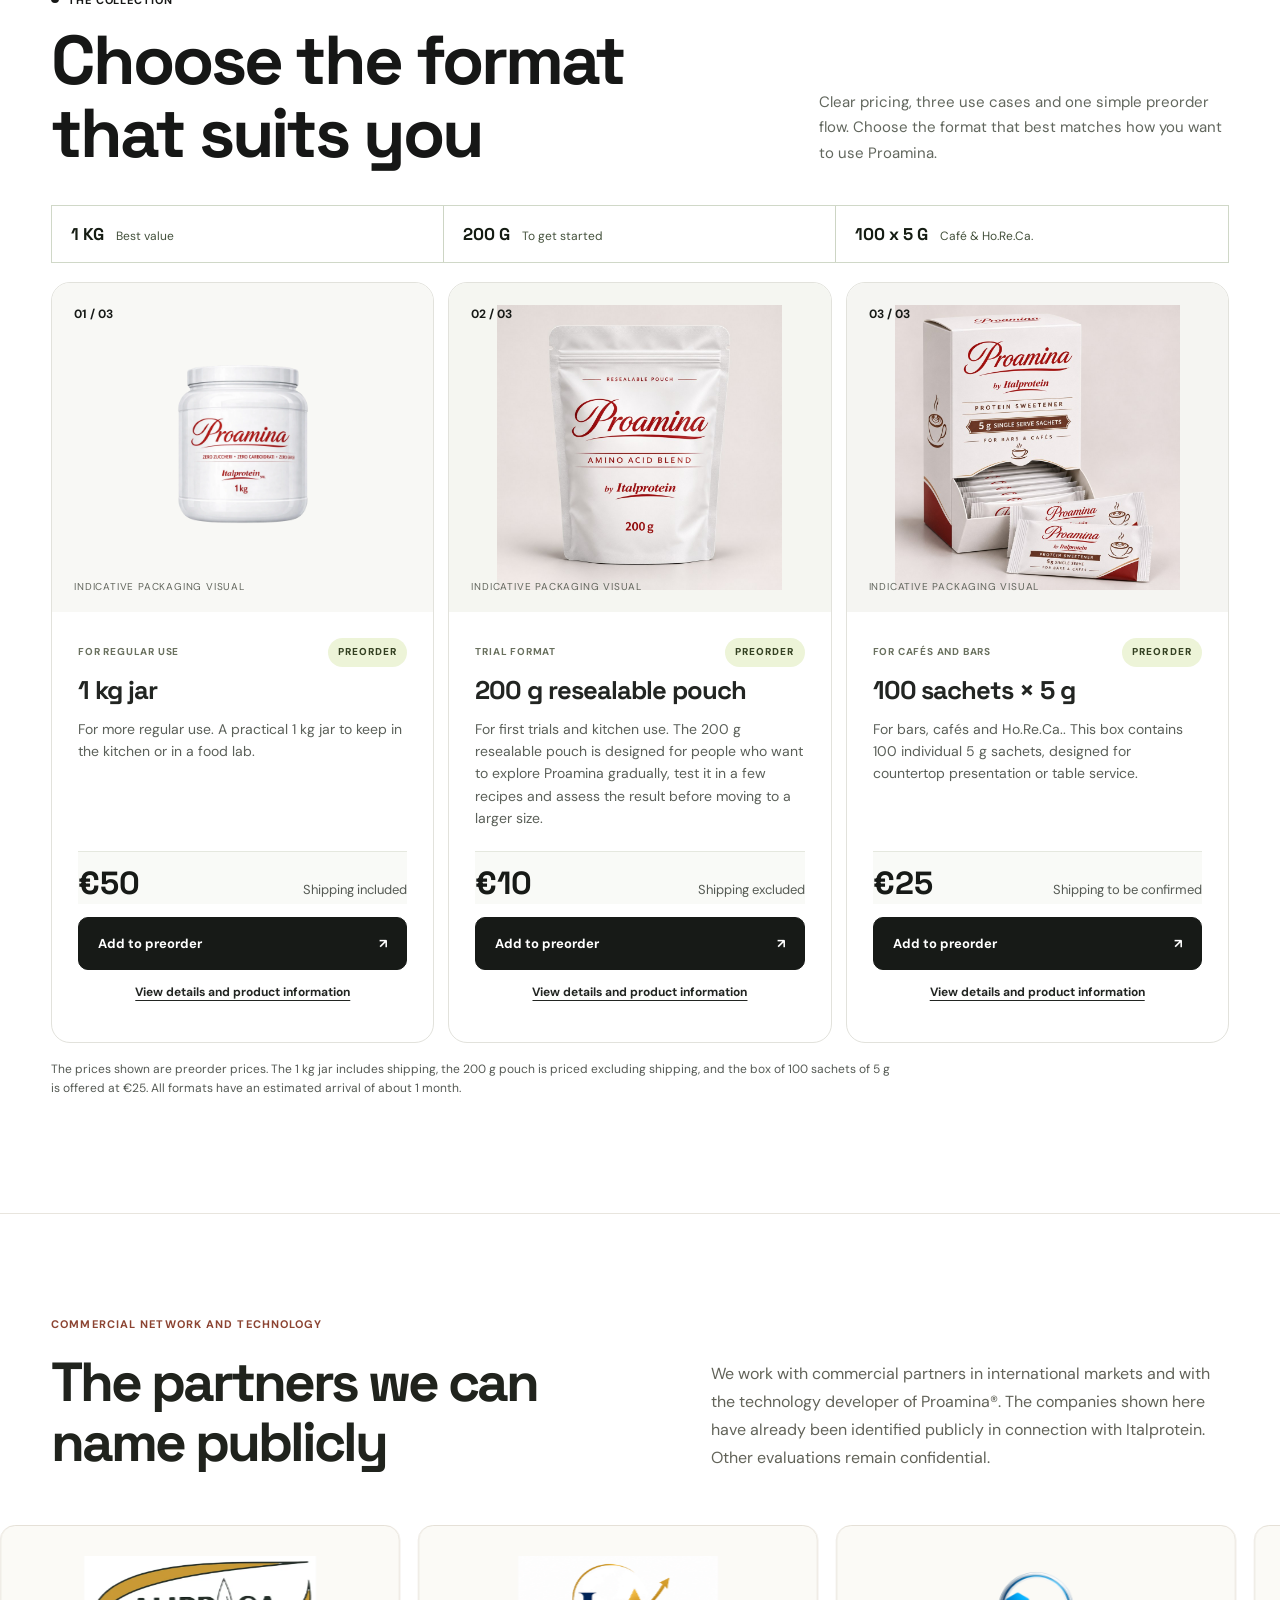
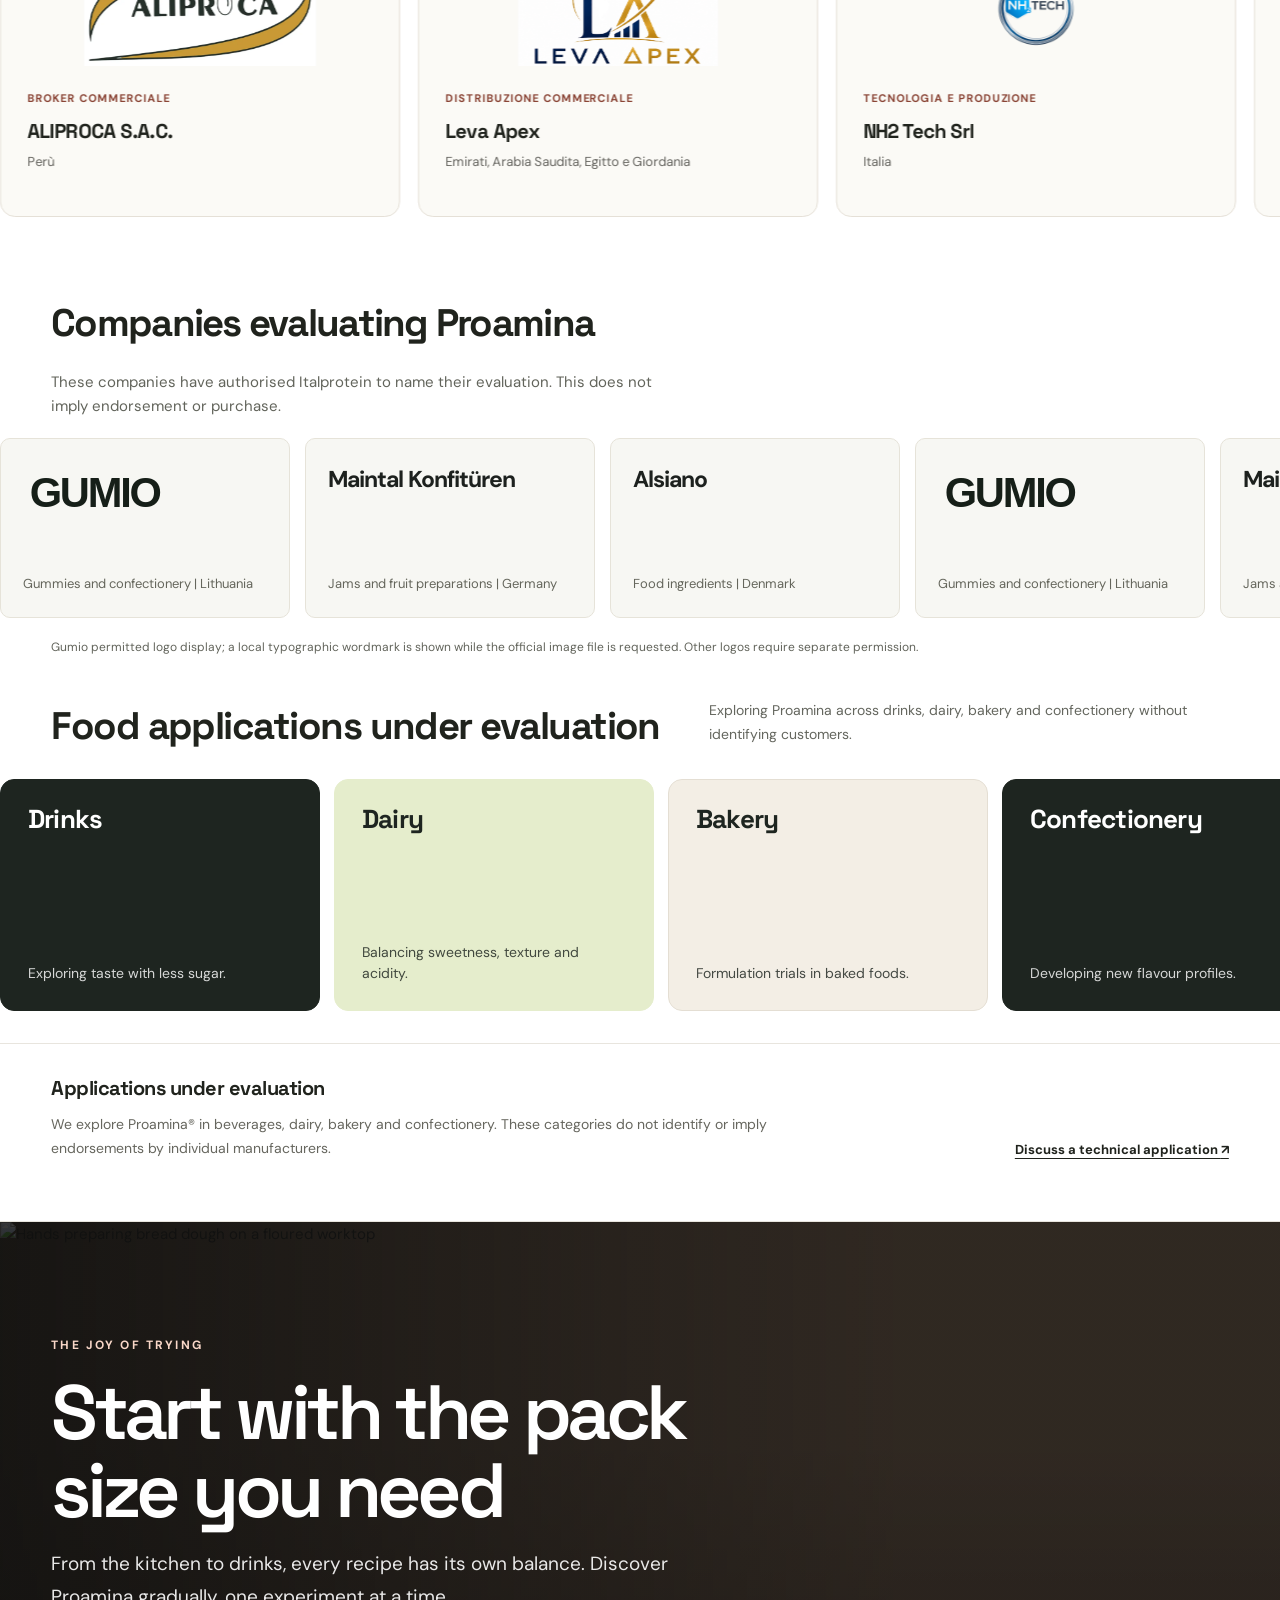
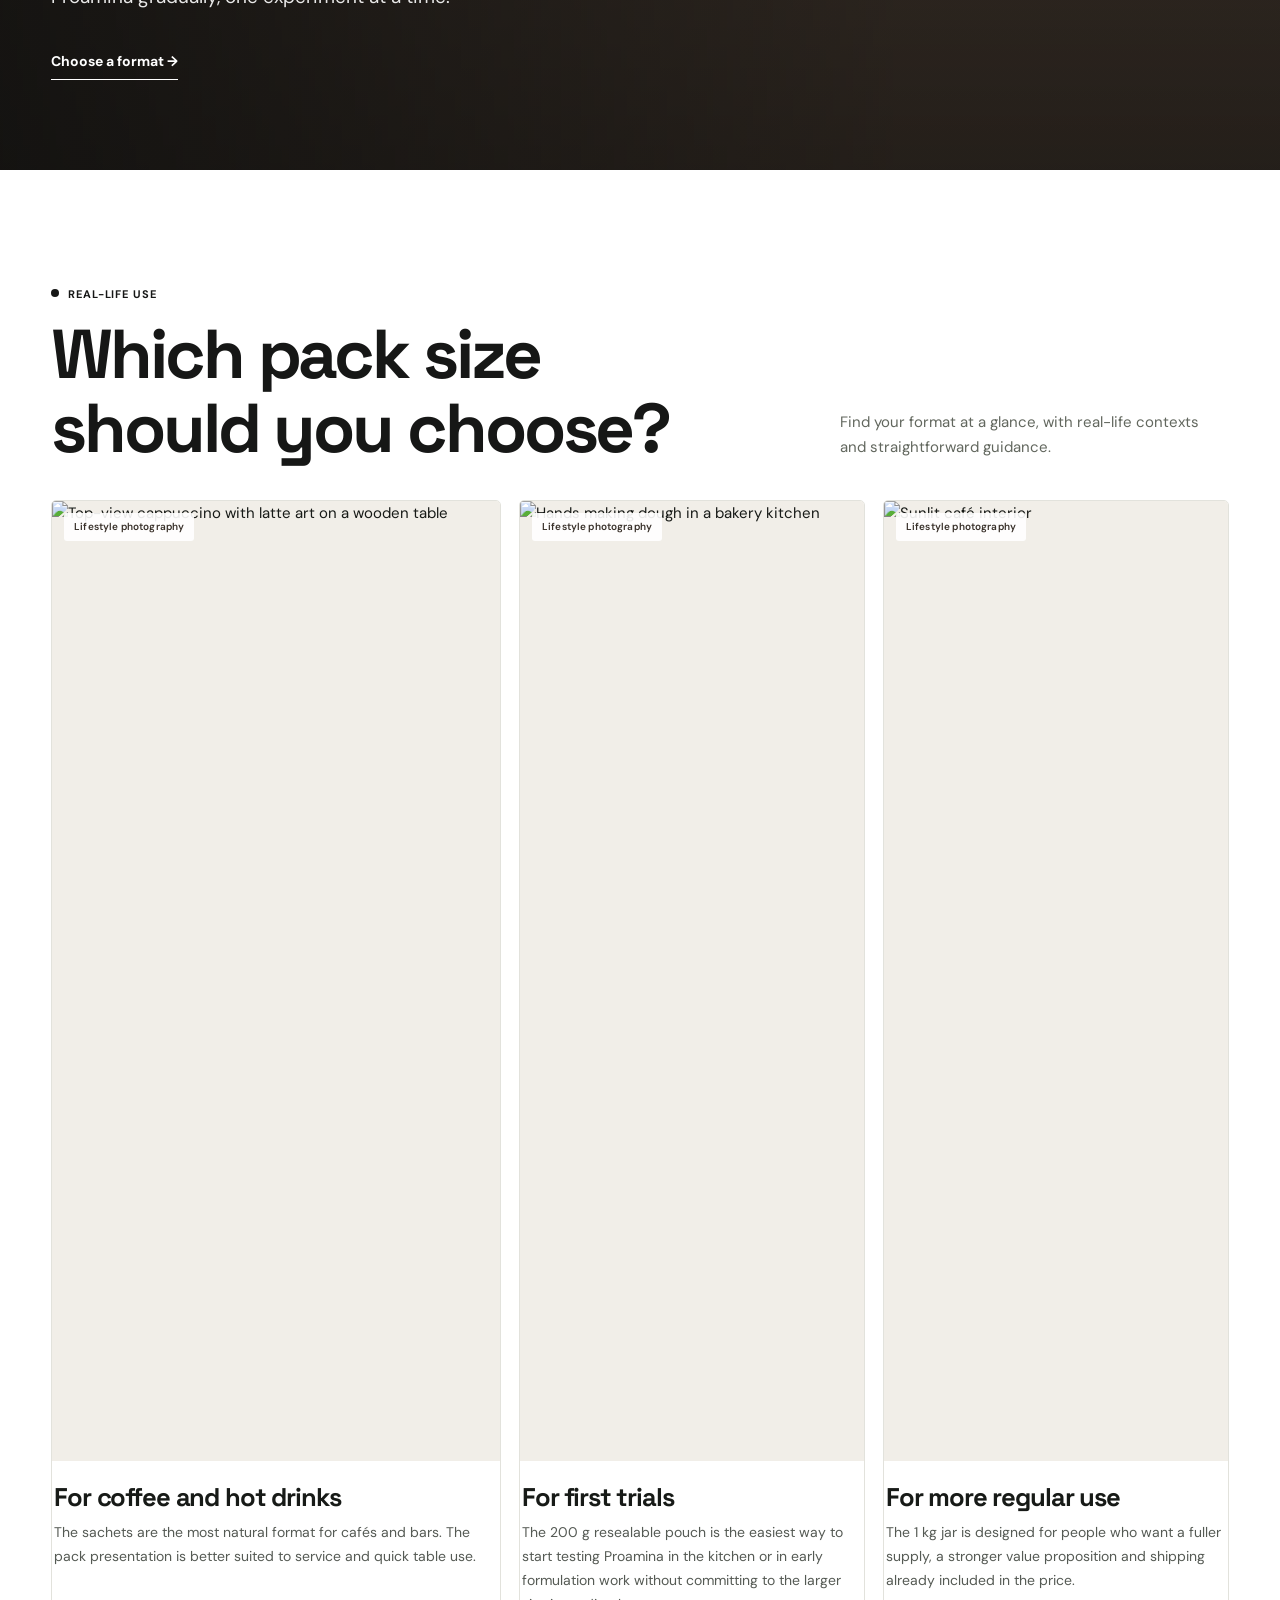
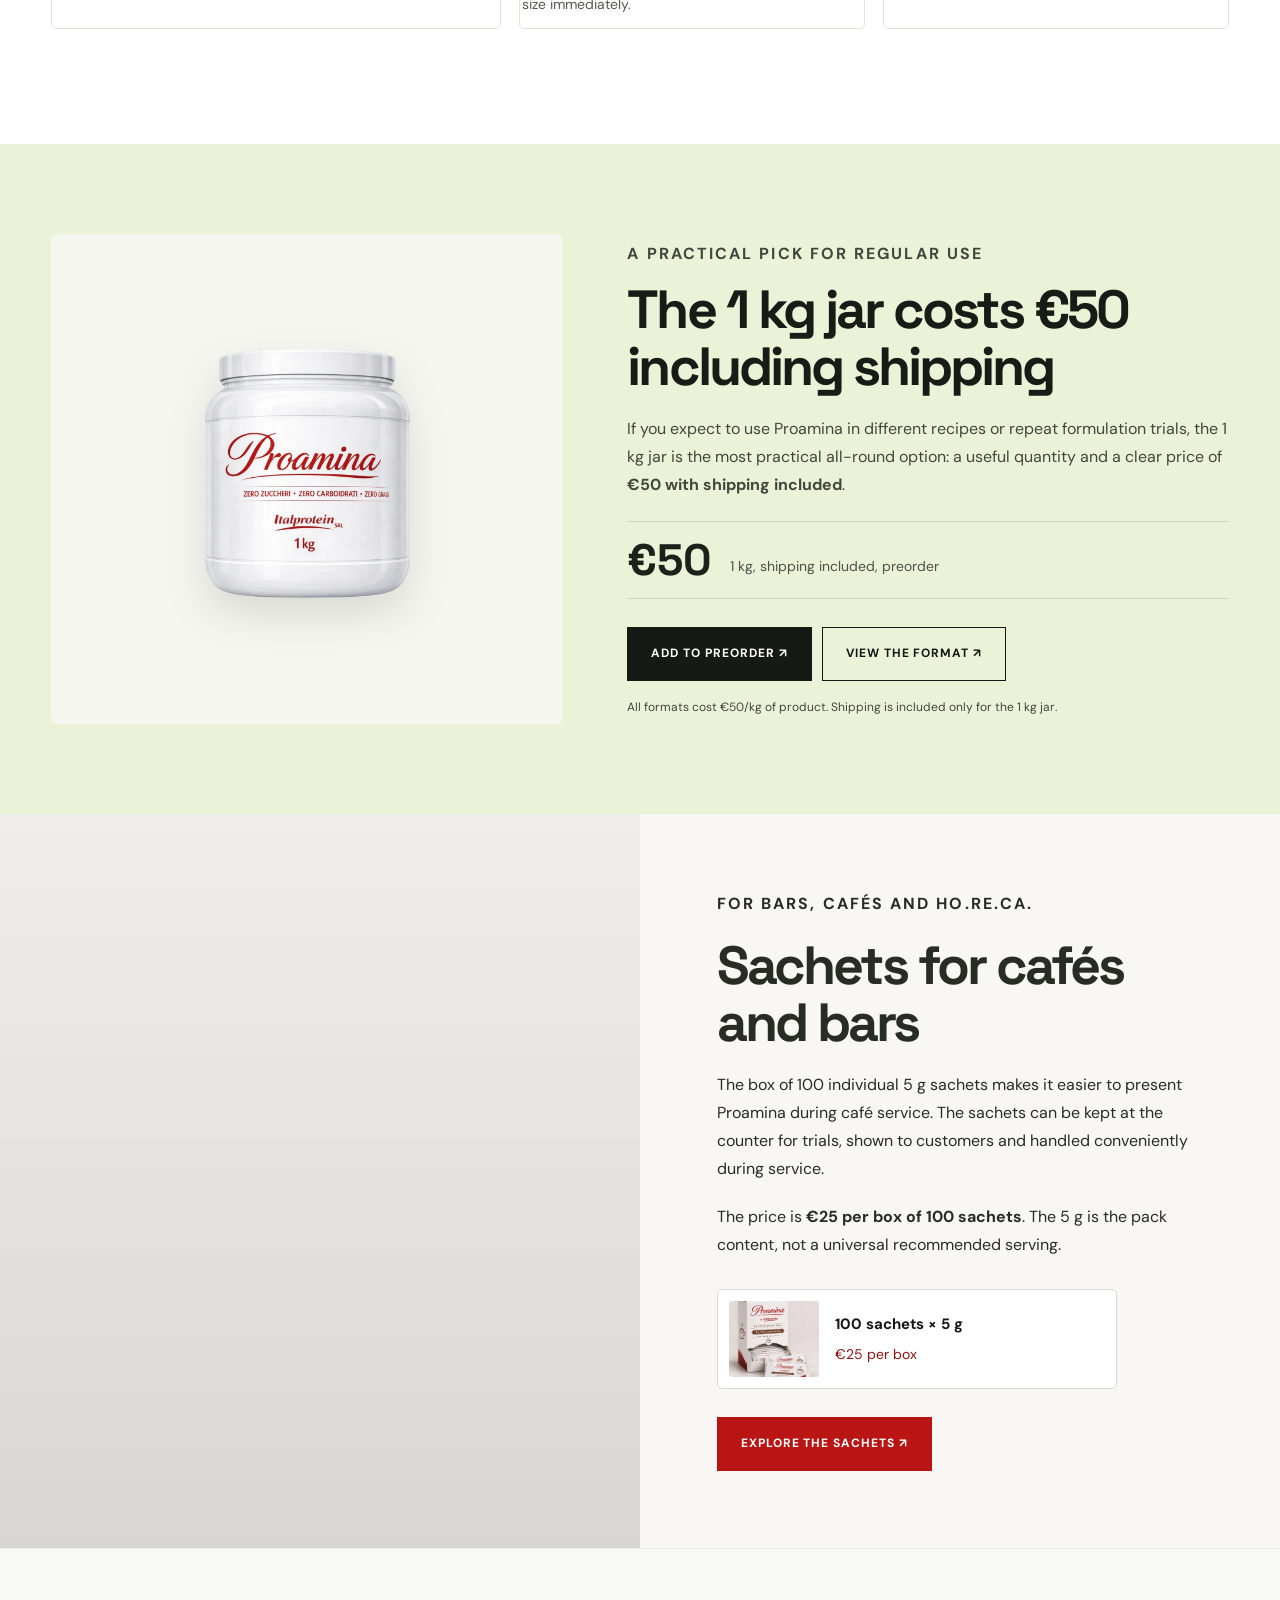
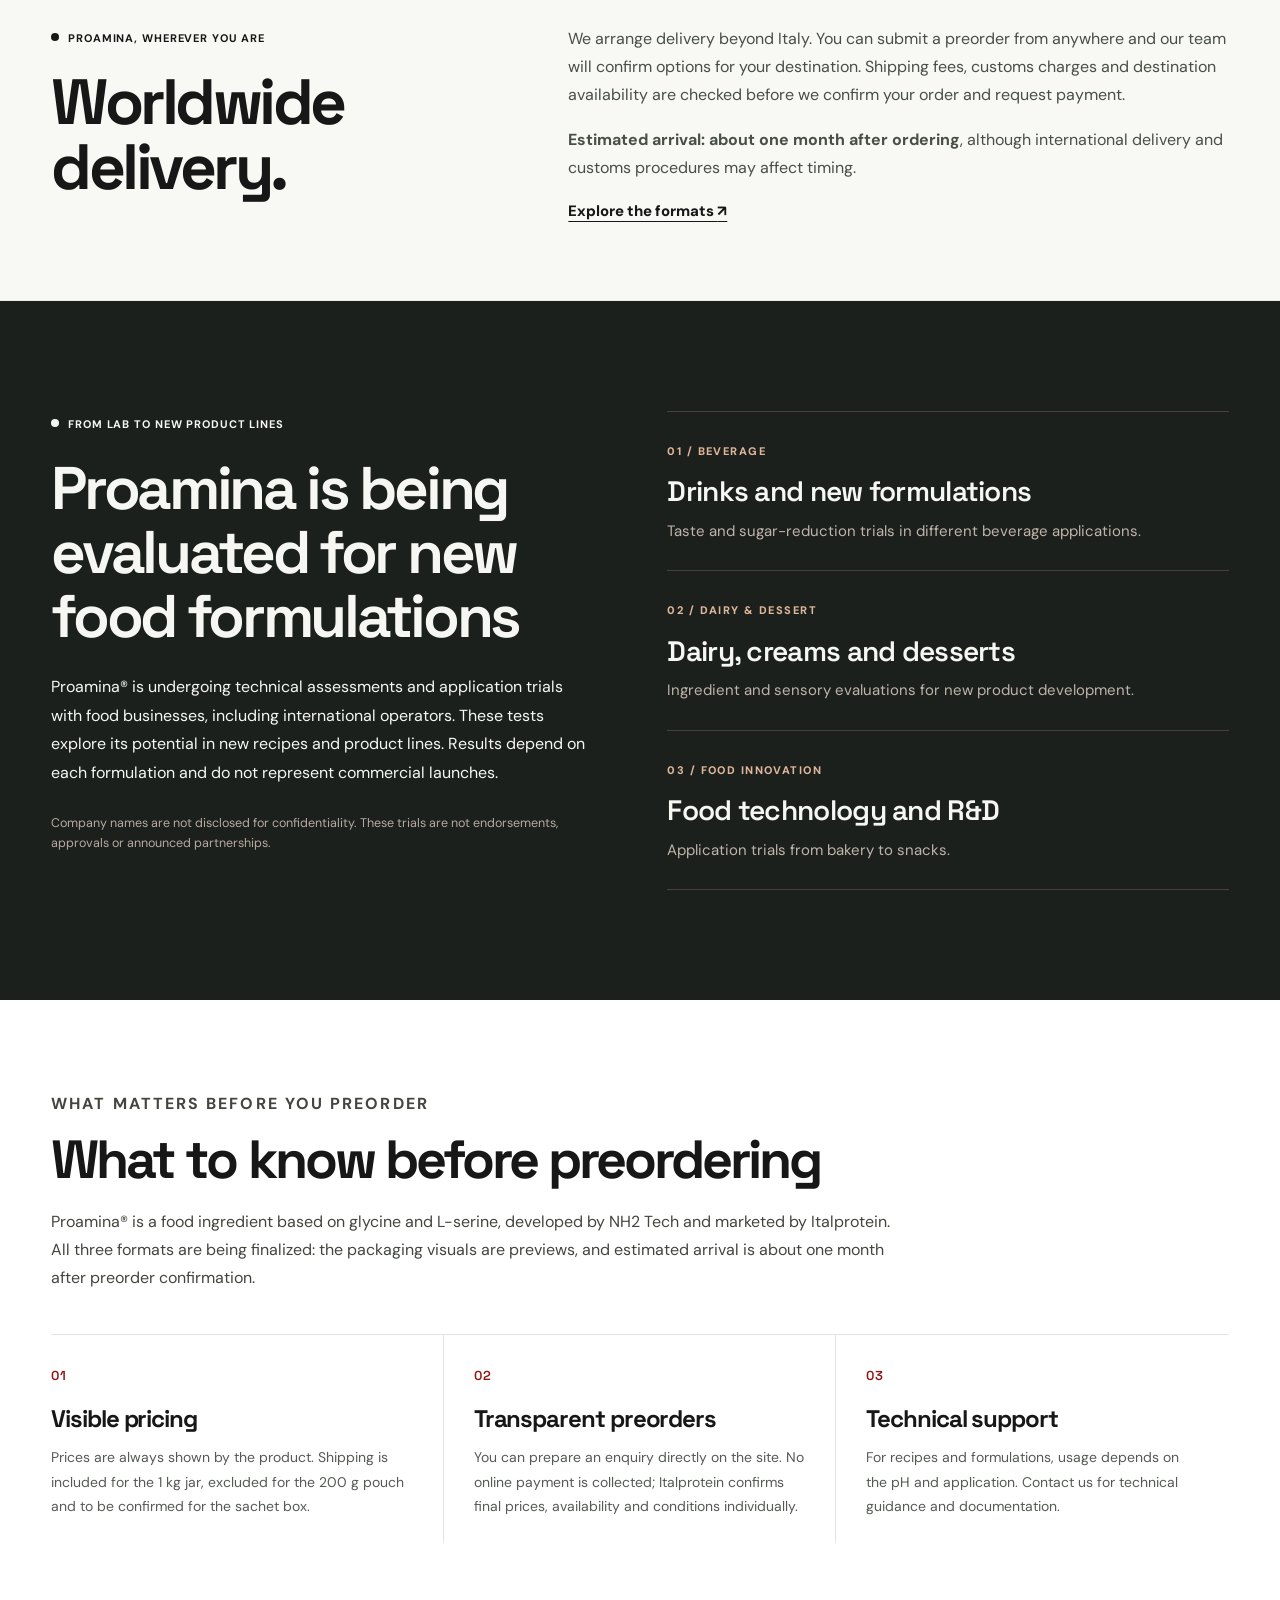
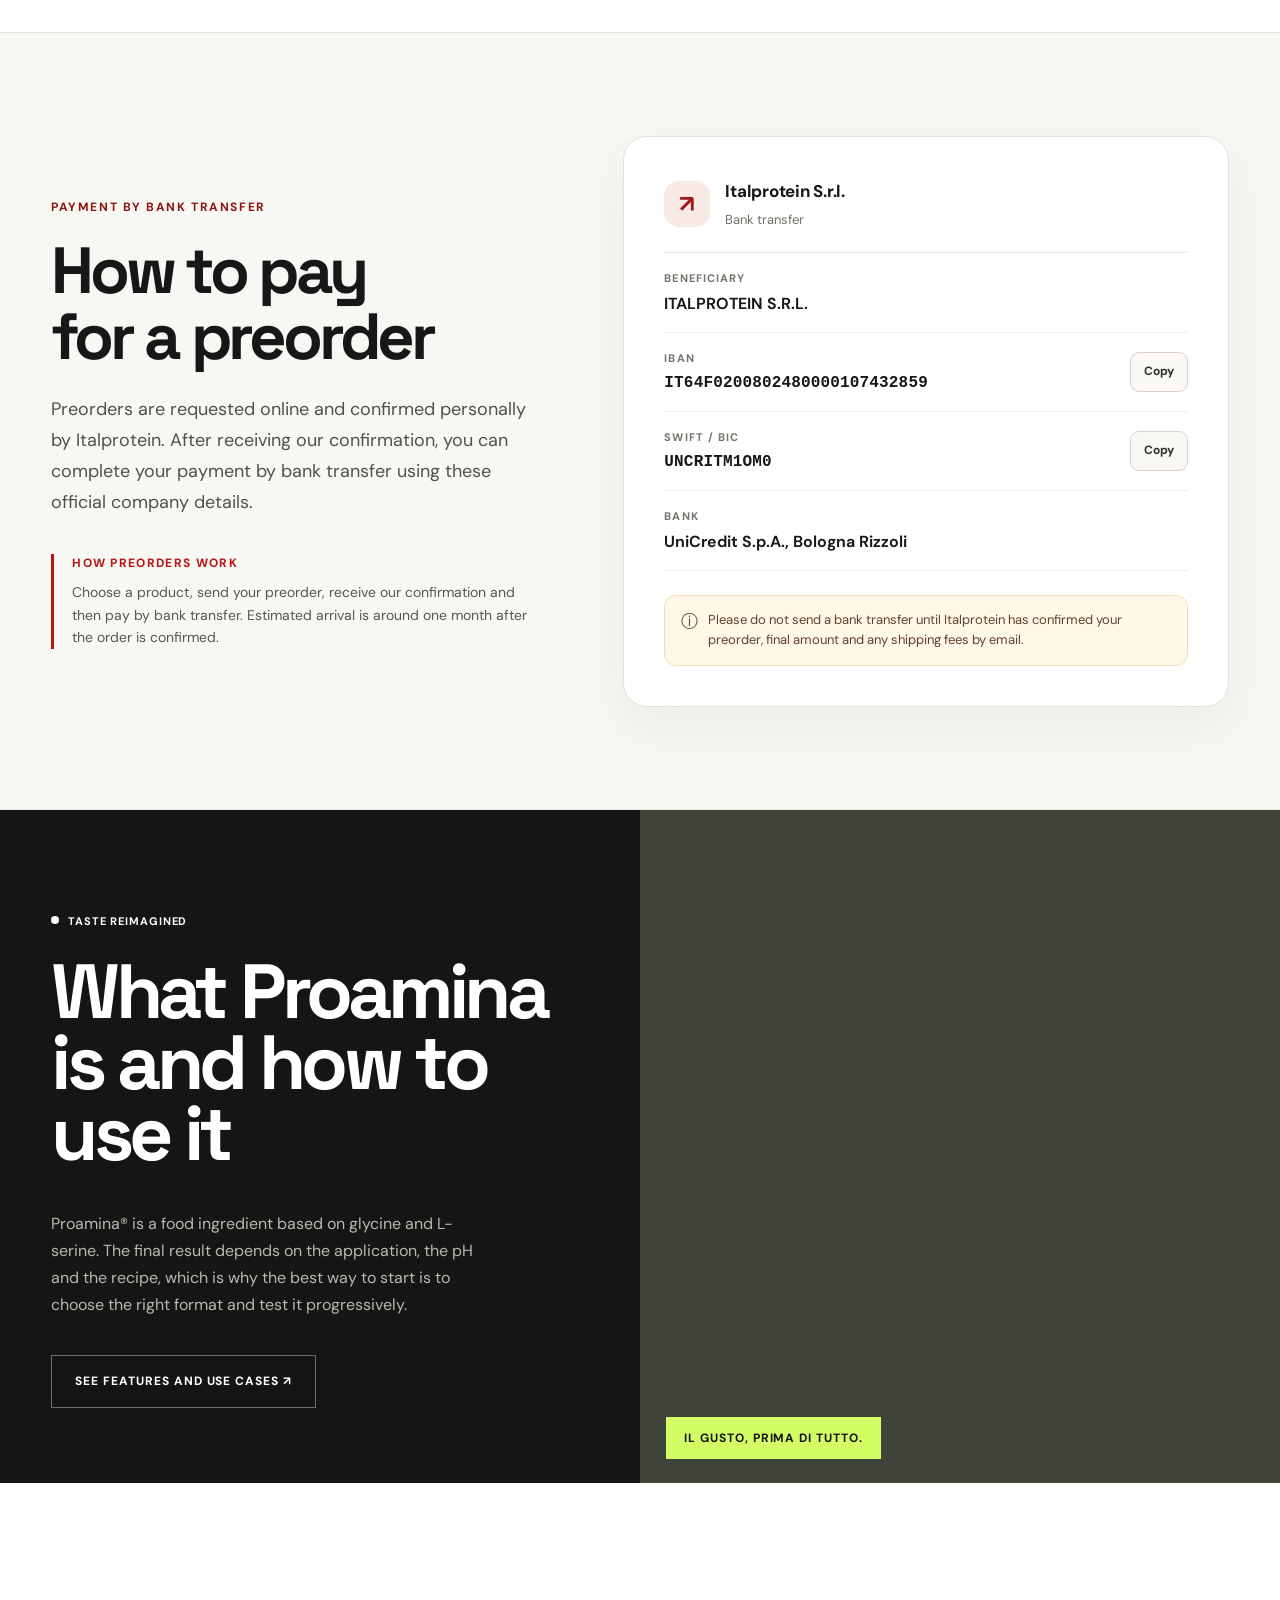
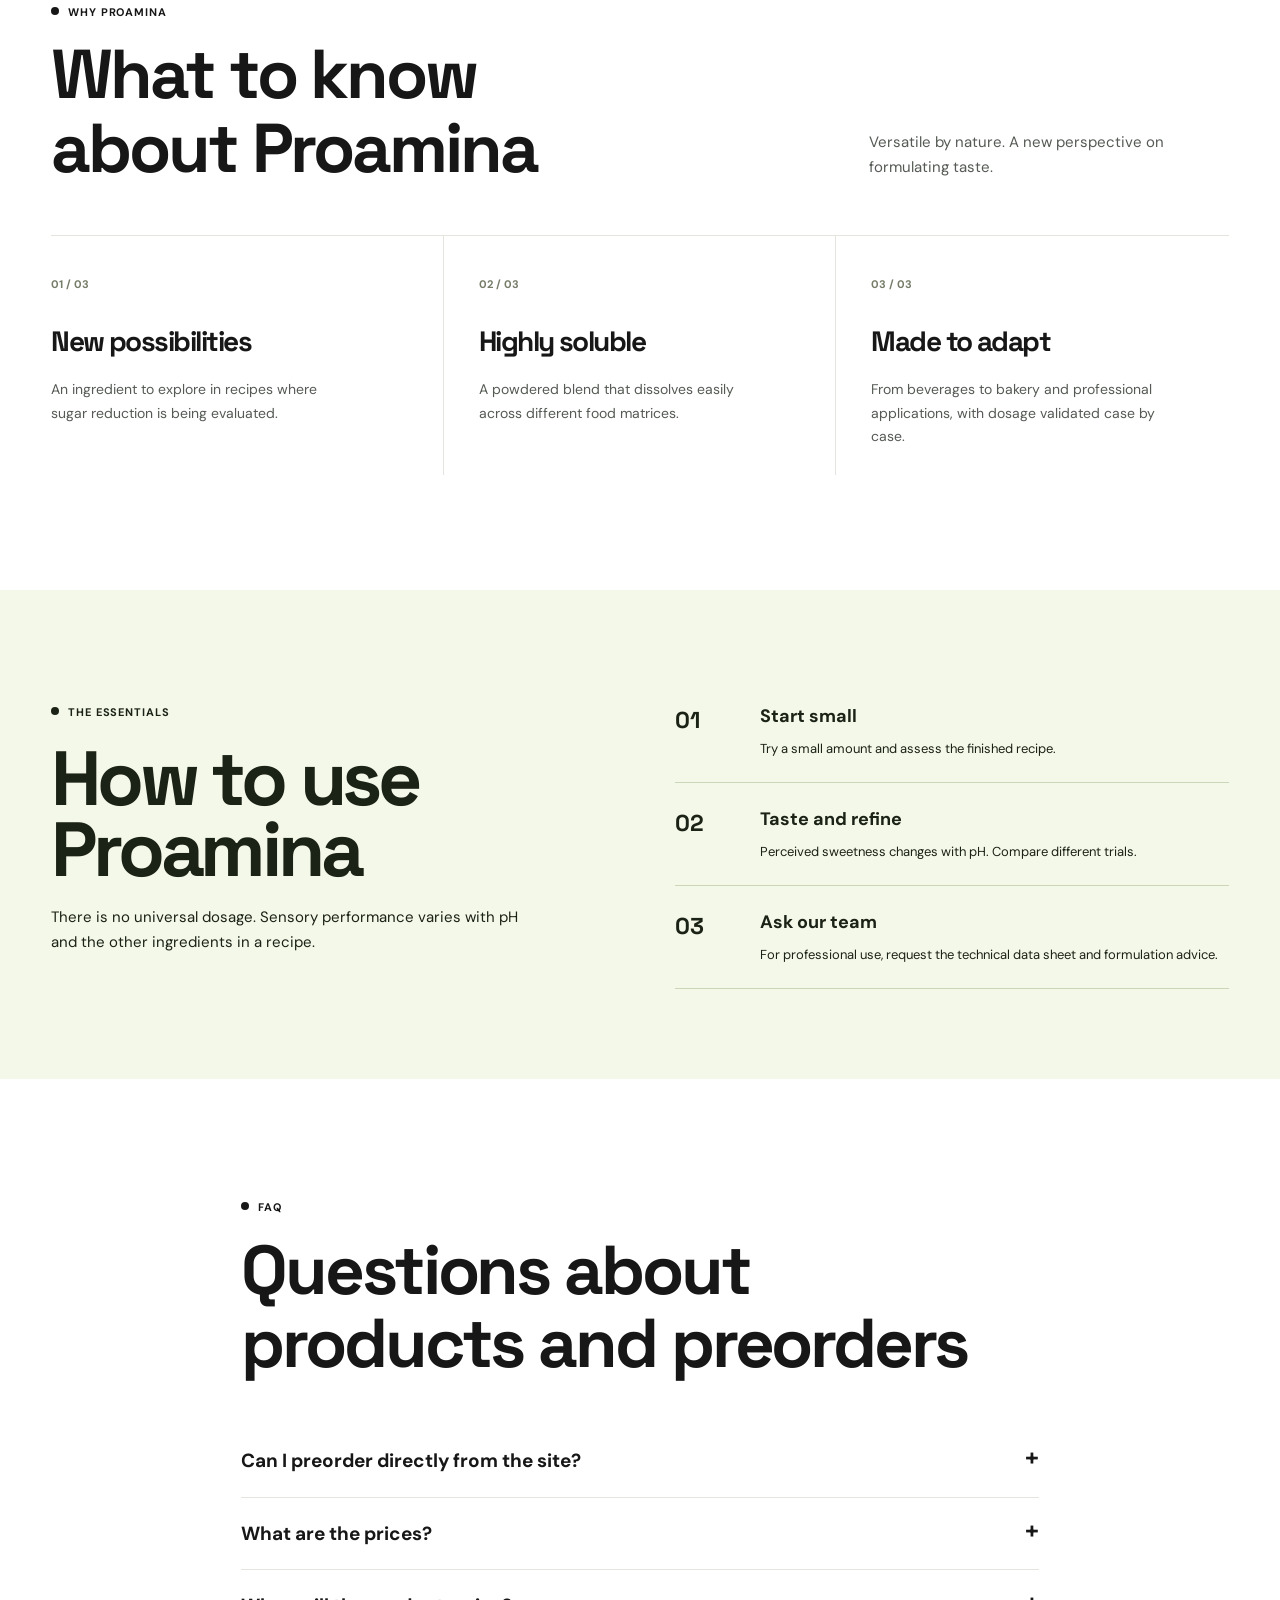
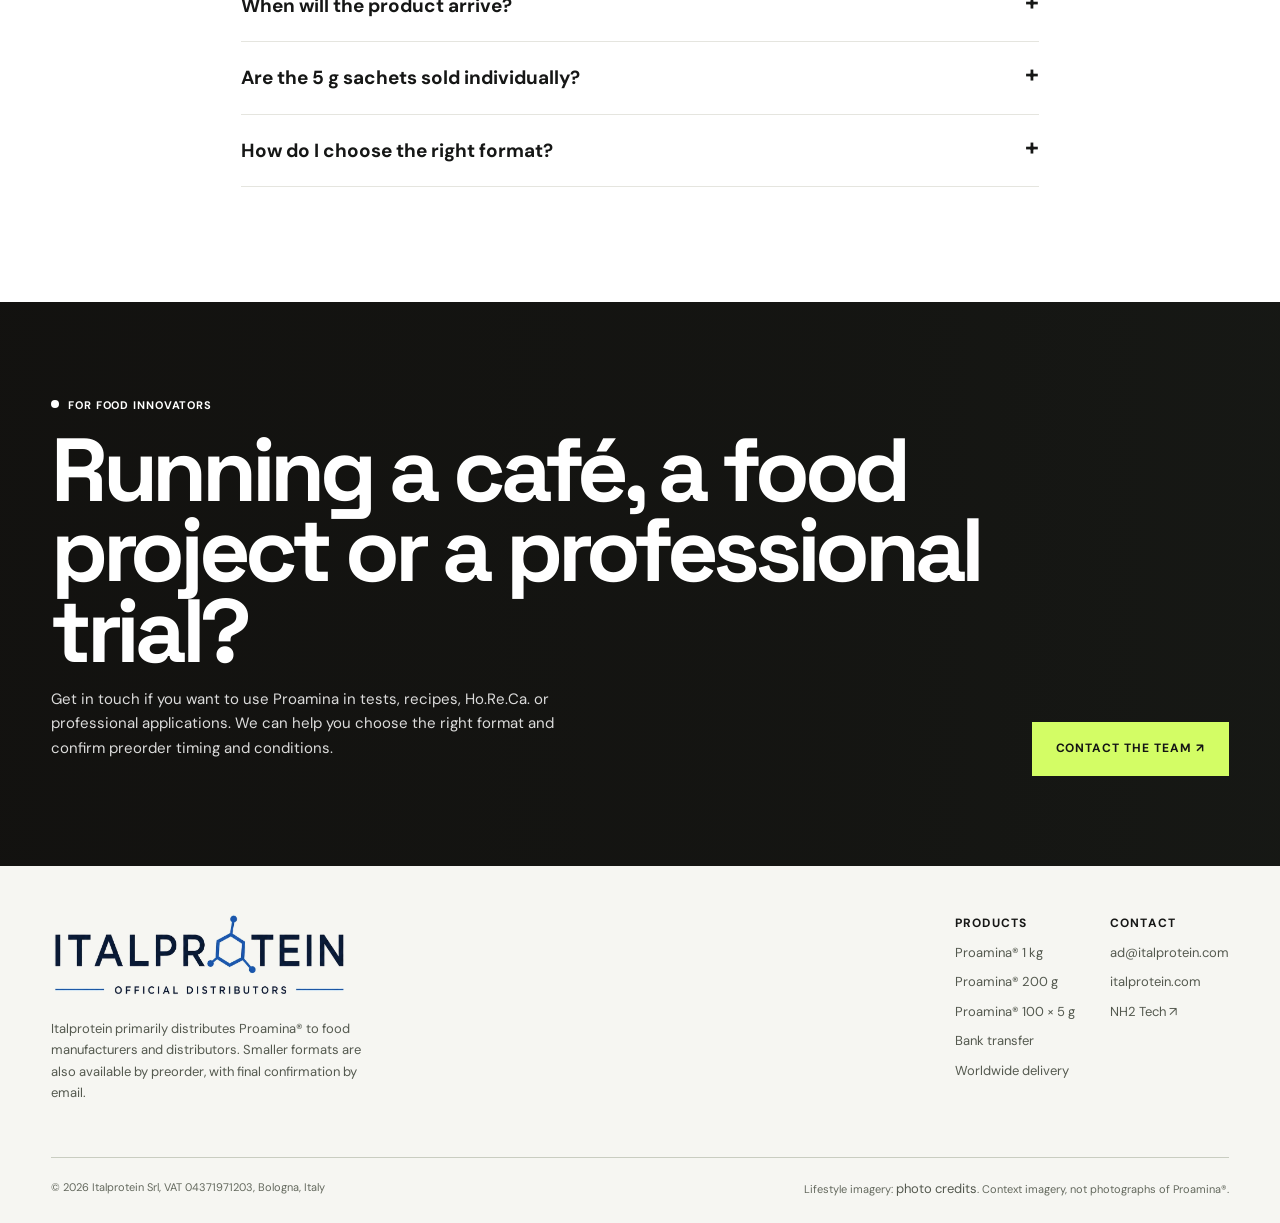
==== commit a0bc5b7d: "fix: bust stale cached carousel scripts on en-index.html" ====
--- a/en-index.html
+++ b/en-index.html
@@ -17,10 +17,10 @@
 <title>Preorder Proamina® | Formats and prices | Italprotein</title>
 <script defer="" src="assets/site.js"></script>
 <script defer src="assets/premium-motion.js"></script>
-<script defer src="assets/carousel-video-fixes.js"></script>
+<script defer src="assets/carousel-video-fixes.js?v=20261104-continuous-3"></script>
 
 <script type="application/ld+json">{"@context":"https://schema.org","@graph":[{"@type":"Organization","@id":"https://www.italprotein.com/#organization","name":"Italprotein Srl","url":"https://www.italprotein.com/","email":"ad@italprotein.com","vatID":"IT04371971203","address":{"@type":"PostalAddress","addressLocality":"Bologna","addressCountry":"IT"}},{"@type":"ItemList","name":"Proamina® product formats","itemListElement":[{"@type":"ListItem","position":1,"item":{"@type":"Product","name":"Proamina® 1 kg jar","brand":{"@type":"Brand","name":"Proamina®"},"description":"Food-grade amino acid blend, 1 kg jar","image":"https://www.italprotein.com/assets/img/proamina-1kg.png"}},{"@type":"ListItem","position":2,"item":{"@type":"Product","name":"Proamina® 200 g resealable pouch","brand":{"@type":"Brand","name":"Proamina®"},"description":"Food-grade amino acid blend, resealable 200 g pouch","image":"https://www.italprotein.com/assets/img/proamina-pouch-200g.jpg"}},{"@type":"ListItem","position":3,"item":{"@type":"Product","name":"Proamina® 5 g sachet","brand":{"@type":"Brand","name":"Proamina®"},"description":"Food-grade amino acid blend, 5 g single sachet","image":"https://www.italprotein.com/assets/img/proamina-sachets-5g.jpg"}}]}]}</script>
-<link href="https://images.unsplash.com" rel="preconnect"/><link rel="stylesheet" href="assets/research-carousel.css"/><link href="assets/carousel-video-fixes.css" rel="stylesheet"/>
+<link href="https://images.unsplash.com" rel="preconnect"/><link rel="stylesheet" href="assets/research-carousel.css"/><link href="assets/carousel-video-fixes.css?v=20261104-continuous-3" rel="stylesheet"/>
 </head>
 <body class="home-page" data-lang="en" data-ui-version="2026-11-huel-hero-marquee-worldwide">
 <a class="skip" href="#main">Skip to content</a>
--- a/assets/carousel-video-fixes.css
+++ b/assets/carousel-video-fixes.css
@@ -1,130 +1,168 @@
-/* Whole-card rotating rails. Override older continuous marquees that cropped logos and copy. */
-.network-section .network-rail,
-.network-section .research-rail{
-  width:calc(100% - 36px);
-  max-width:1100px;
-  margin-inline:auto;
-  padding:16px 0 24px;
-  box-sizing:border-box;
-  overflow-x:auto;
-  overflow-y:hidden;
-  scrollbar-width:thin;
-  scroll-behavior:smooth;
-  scroll-padding-inline:0;
-}
-.network-section .research-rail{max-width:1180px}
-.network-section .network-rail.is-card-carousel,
-.network-section .research-rail.is-card-carousel{
-  overflow:hidden!important;
-  scroll-behavior:auto;
-  scrollbar-width:none;
-}
-.network-section .network-track,
-.network-section .research-track{
+/* Italprotein, three genuinely continuous, gap-free marquee rails.
+   Restore the original flowing banners instead of the stepped card carousel. */
+
+/* 1. Top announcement ticker */
+.announcement-marquee .marquee-window{overflow:hidden;width:100%}
+.announcement-marquee .marquee-track{
   display:flex!important;
-  width:max-content;
-  max-width:none;
-  animation:none!important;
-  transform:translate3d(0,0,0);
+  width:max-content!important;
+  max-width:none!important;
+  align-items:center;
+  animation:marquee-slide var(--marquee-seconds,32s) linear infinite!important;
+  animation-play-state:running!important;
   will-change:transform;
 }
-.network-section .is-card-carousel .network-track,
-.network-section .is-card-carousel .research-track{
-  transition:transform .65s cubic-bezier(.2,.75,.2,1);
+.announcement-marquee .marquee-group{
+  display:flex!important;
+  flex:0 0 auto!important;
+  align-items:center;
+  white-space:nowrap;
 }
-.network-section .network-group,
-.network-section .research-group{
-  display:flex;
-  flex:0 0 auto;
-  gap:0!important;
-  padding:0!important;
+/* Moving rails stay alive when hovered; reduced-motion users get still content. */
+
+/* 2. Public distributors and technology partners */
+.network-section .network-rail{
+  position:relative;
+  width:100%!important;
+  max-width:none!important;
+  margin:0!important;
+  padding:18px 0 30px!important;
+  overflow:hidden!important;
+  box-sizing:border-box;
+}
+.network-section .network-track{
+  display:flex!important;
   align-items:stretch;
+  width:max-content!important;
+  max-width:none!important;
+  transform:none;
+  animation:network-marquee var(--marquee-seconds,32s) linear infinite!important;
+  animation-play-state:running!important;
+  will-change:transform;
+  transition:none!important;
 }
-.network-section .network-card,
-.network-section .research-card{
-  box-sizing:border-box!important;
+.network-section .network-group{
+  display:flex!important;
   flex:0 0 auto!important;
-  min-width:0;
-  width:var(--full-card-width,320px)!important;
+  align-items:stretch;
+  gap:18px!important;
+  padding:0 18px 0 0!important;
+  width:max-content!important;
+  box-sizing:border-box;
+}
+.network-section .network-card{
+  display:flex!important;
+  flex:0 0 auto!important;
+  flex-direction:column;
+  width:clamp(340px,31.5vw,400px)!important;
+  min-width:0!important;
+  min-height:292px;
   height:auto!important;
-  min-height:275px;
-  margin:0 var(--full-card-gap,16px) 0 0;
-  overflow:visible;
+  padding:23px 26px 27px!important;
+  margin:0!important;
+  box-sizing:border-box;
+  border-radius:15px;
+  overflow:visible!important;
   overflow-wrap:break-word;
 }
-.network-section .research-card{
-  min-height:225px;
-  padding:25px 27px;
-  justify-content:space-between;
-}
 .network-section .network-visual{
-  width:100%;min-width:0;
-  min-height:118px;height:118px;
-  margin:0 0 16px;
+  display:flex;
+  width:100%!important;
+  min-width:0!important;
+  height:124px!important;
+  min-height:124px!important;
+  align-items:center;
+  justify-content:center;
+  margin:0 0 16px!important;
   flex:0 0 auto;
 }
 .network-section .network-visual img{
   display:block;
-  width:auto!important;height:auto!important;
-  max-width:100%!important;max-height:108px!important;
+  width:auto!important;
+  height:auto!important;
+  max-width:100%!important;
+  max-height:110px!important;
   object-fit:contain!important;
 }
 .network-section .network-visual img.network-nh2-logo{
-  max-height:108px!important;max-width:130px!important;
+  max-width:125px!important;
+  max-height:108px!important;
 }
 .network-section .network-card h3,
-.network-section .research-card h4{
-  overflow-wrap:anywhere;
-  hyphens:auto;
+.network-section .network-place{overflow-wrap:anywhere}
+
+/* 3. Applications under evaluation: same continuous movement, different pace */
+.network-section .research-rail,
+.network-section .research-rail:has(.research-group[aria-hidden]){
+  position:relative;
+  width:100%!important;
+  max-width:none!important;
+  margin:0!important;
+  padding:16px 0 32px!important;
+  overflow:hidden!important;
+  box-sizing:border-box;
 }
-.network-section .network-card .network-place{
-  line-height:1.55;
+.network-section .research-track,
+.network-section .research-rail:has(.research-group[aria-hidden]) .research-track{
+  display:flex!important;
+  align-items:stretch;
+  width:max-content!important;
+  max-width:none!important;
+  transform:none;
+  animation:research-flow var(--marquee-seconds,48s) linear infinite!important;
+  animation-play-state:running!important;
+  transition:none!important;
+  will-change:transform;
+}
+.network-section .research-group{
+  display:flex!important;
+  flex:0 0 auto!important;
+  align-items:stretch;
+  gap:14px!important;
+  padding:0 14px 0 0!important;
+  width:max-content!important;
+  box-sizing:border-box;
+}
+.network-section .research-card{
+  display:flex!important;
+  flex:0 0 auto!important;
+  flex-direction:column;
+  justify-content:space-between;
+  width:clamp(270px,25vw,340px)!important;
+  height:auto!important;
+  min-height:232px;
+  margin:0!important;
+  padding:25px 27px!important;
+  box-sizing:border-box;
+  overflow:visible!important;
   overflow-wrap:break-word;
 }
-.network-section .rail-carousel-controls{
-  display:flex;
-  justify-content:flex-end;
-  align-items:center;
-  gap:11px;
-  width:calc(100% - 36px);
-  max-width:1100px;
-  margin:0 auto 26px;
-}
-.network-section .research-rail + .rail-carousel-controls{max-width:1180px}
-.network-section .rail-carousel-controls button{
-  display:inline-flex;
-  align-items:center;
-  justify-content:center;
-  width:40px;height:40px;
-  padding:0;
-  border:1px solid #d9dfd5;
-  border-radius:50%;
-  background:#fff;
-  color:#242b24;
-  font-size:18px;
-  cursor:pointer;
-}
-.network-section .rail-carousel-controls button:hover,
-.network-section .rail-carousel-controls button:focus-visible{
-  background:#e8f3db;
-  outline-offset:2px;
-}
-.network-section .rail-carousel-controls button:disabled{
-  opacity:.45;cursor:default;
-}
+.network-section .research-card[data-tone="0"]{background:#1e2520;color:#fff;border:1px solid #1e2520}
+.network-section .research-card[data-tone="1"]{background:#e5edcc;color:#1e2520;border:1px solid #e5edcc}
+.network-section .research-card[data-tone="2"]{background:#f3eee5;color:#1e2520;border:1px solid #e4ded3}
+.network-section .research-card h4{overflow-wrap:anywhere}
+.network-section .rail-carousel-controls{display:none!important}
+
 @media(max-width:700px){
-  .network-section .network-rail,
-  .network-section .research-rail,
-  .network-section .rail-carousel-controls{width:calc(100% - 28px)}
-  .network-section .network-card,
-  .network-section .research-card{min-height:260px}
-  .network-section .research-card{min-height:215px}
+  .network-section .network-card{width:min(82vw,360px)!important;min-height:285px}
+  .network-section .research-card{width:min(80vw,320px)!important;min-height:225px}
 }
 @media(prefers-reduced-motion:reduce){
+  .announcement-marquee .marquee-track,
   .network-section .network-track,
-  .network-section .research-track{transition:none!important;animation:none!important}
+  .network-section .research-track,
+  .network-section .research-rail:has(.research-group[aria-hidden]) .research-track{
+    animation:none!important;
+    transform:none!important;
+    will-change:auto!important;
+  }
+  .network-section .network-rail,
+  .network-section .research-rail{overflow-x:auto!important;scrollbar-width:thin}
+  .network-section .network-group[aria-hidden="true"],
+  .network-section .research-group[aria-hidden="true"]{display:none!important}
 }
-/* Stable underlying image and compositor: never reveal a moving Ken Burns poster at loop boundaries. */
+
+/* Retain the unrelated fix to the video hero poster and compositor. */
 .hero .hero-product-scene.hero-hq .hero-hq-image{
   animation:none!important;
   transform:none!important;
